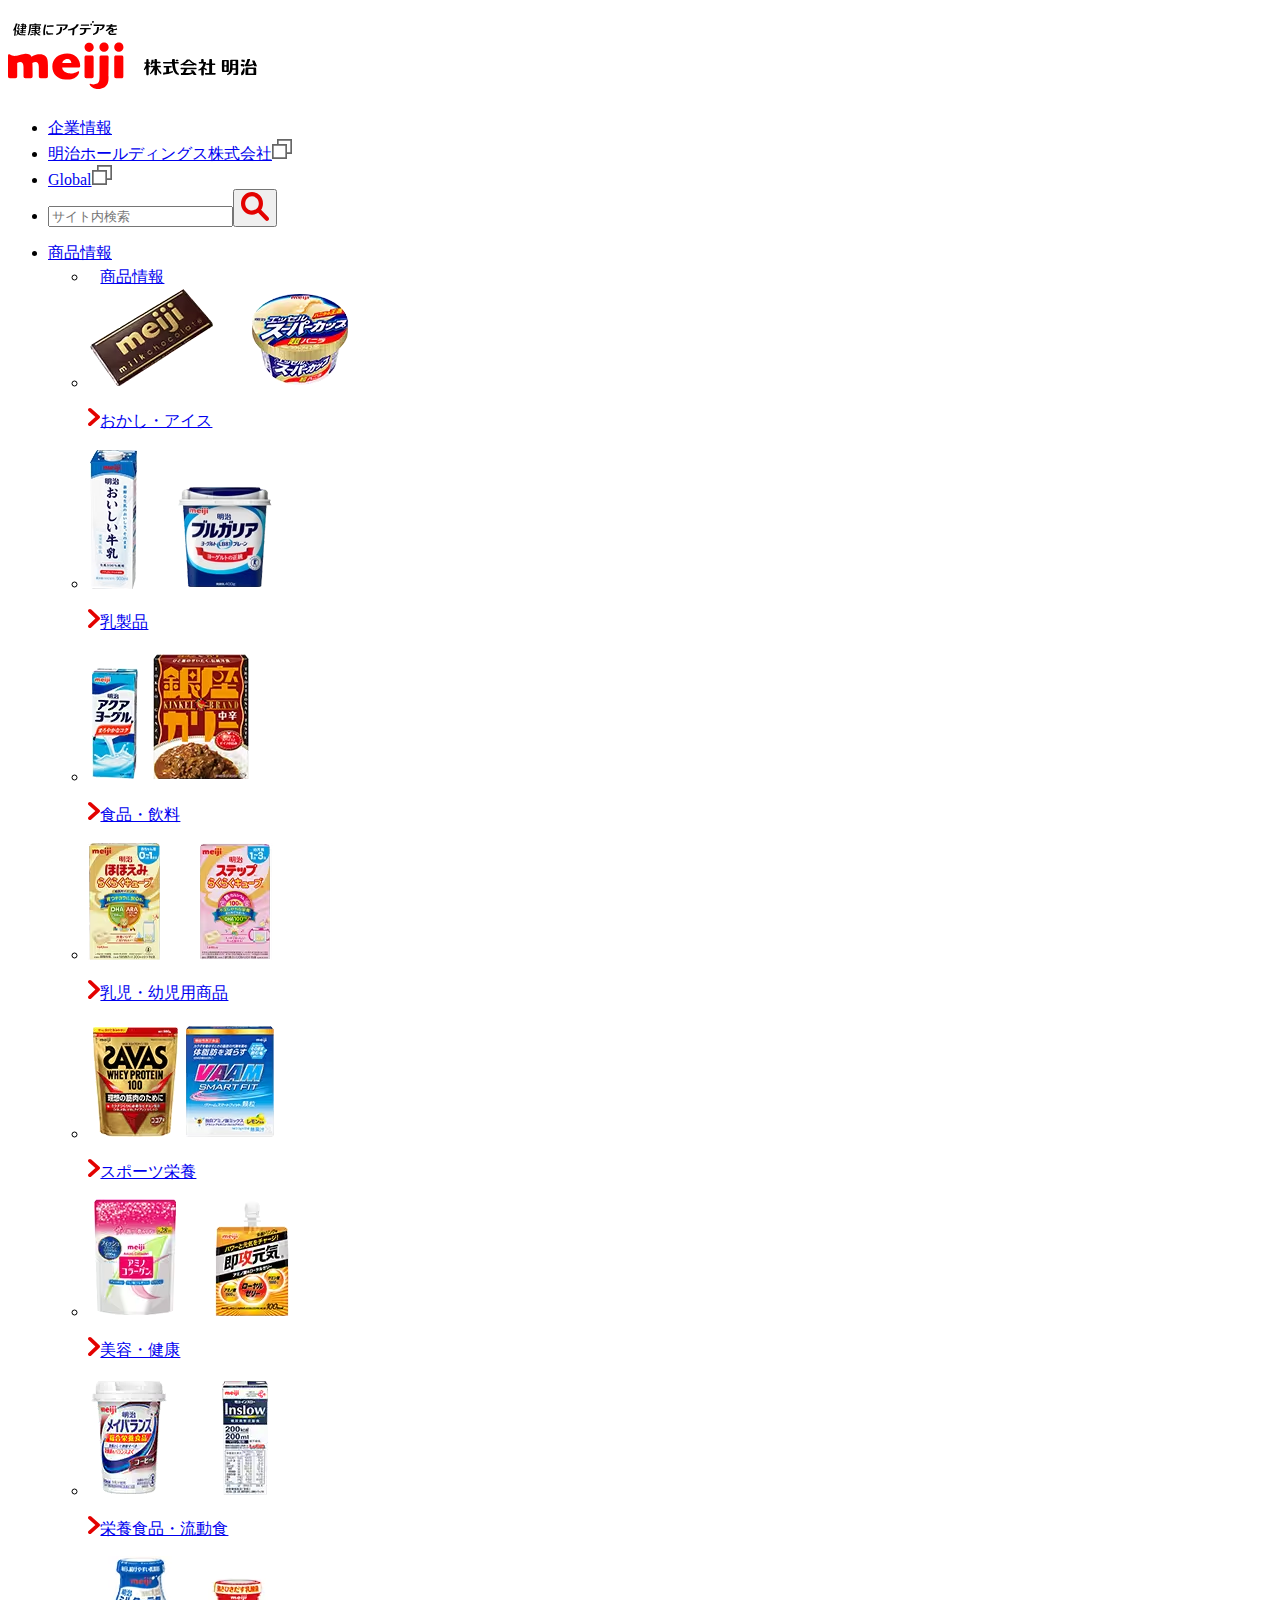
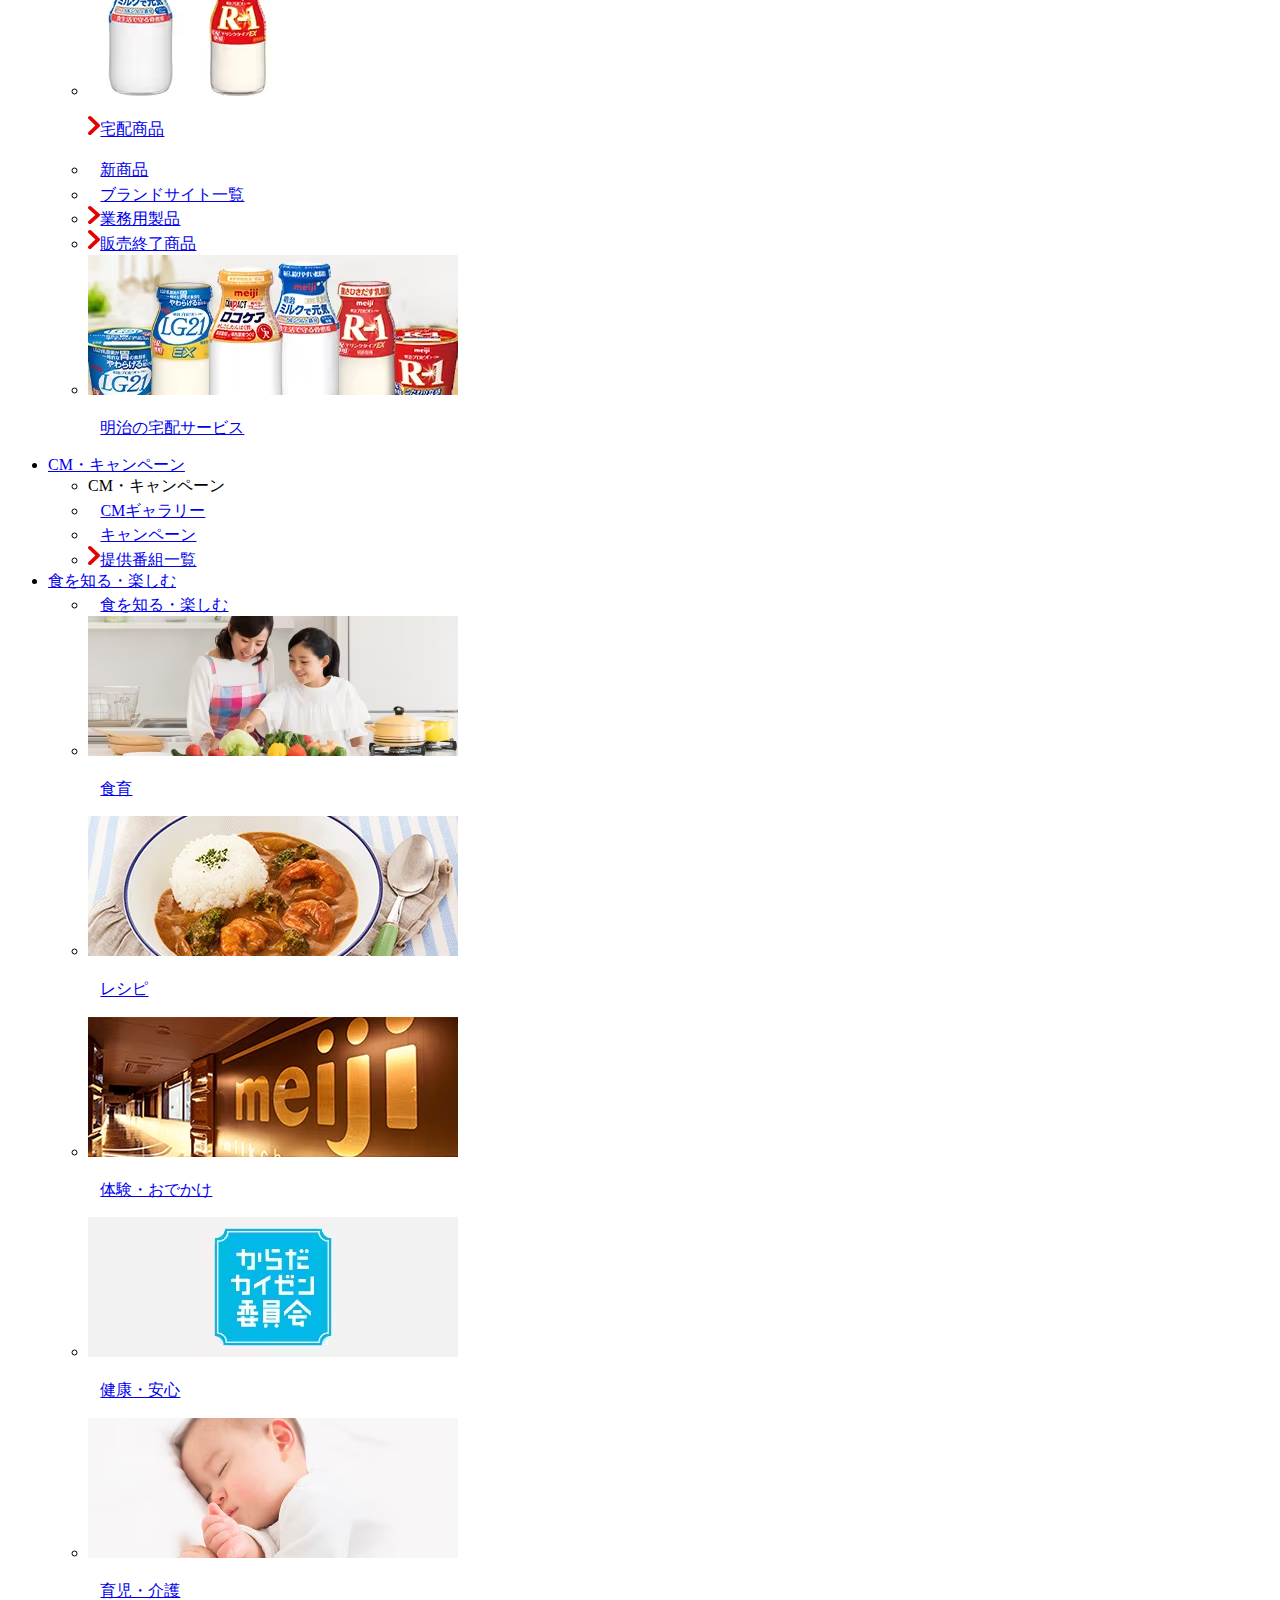
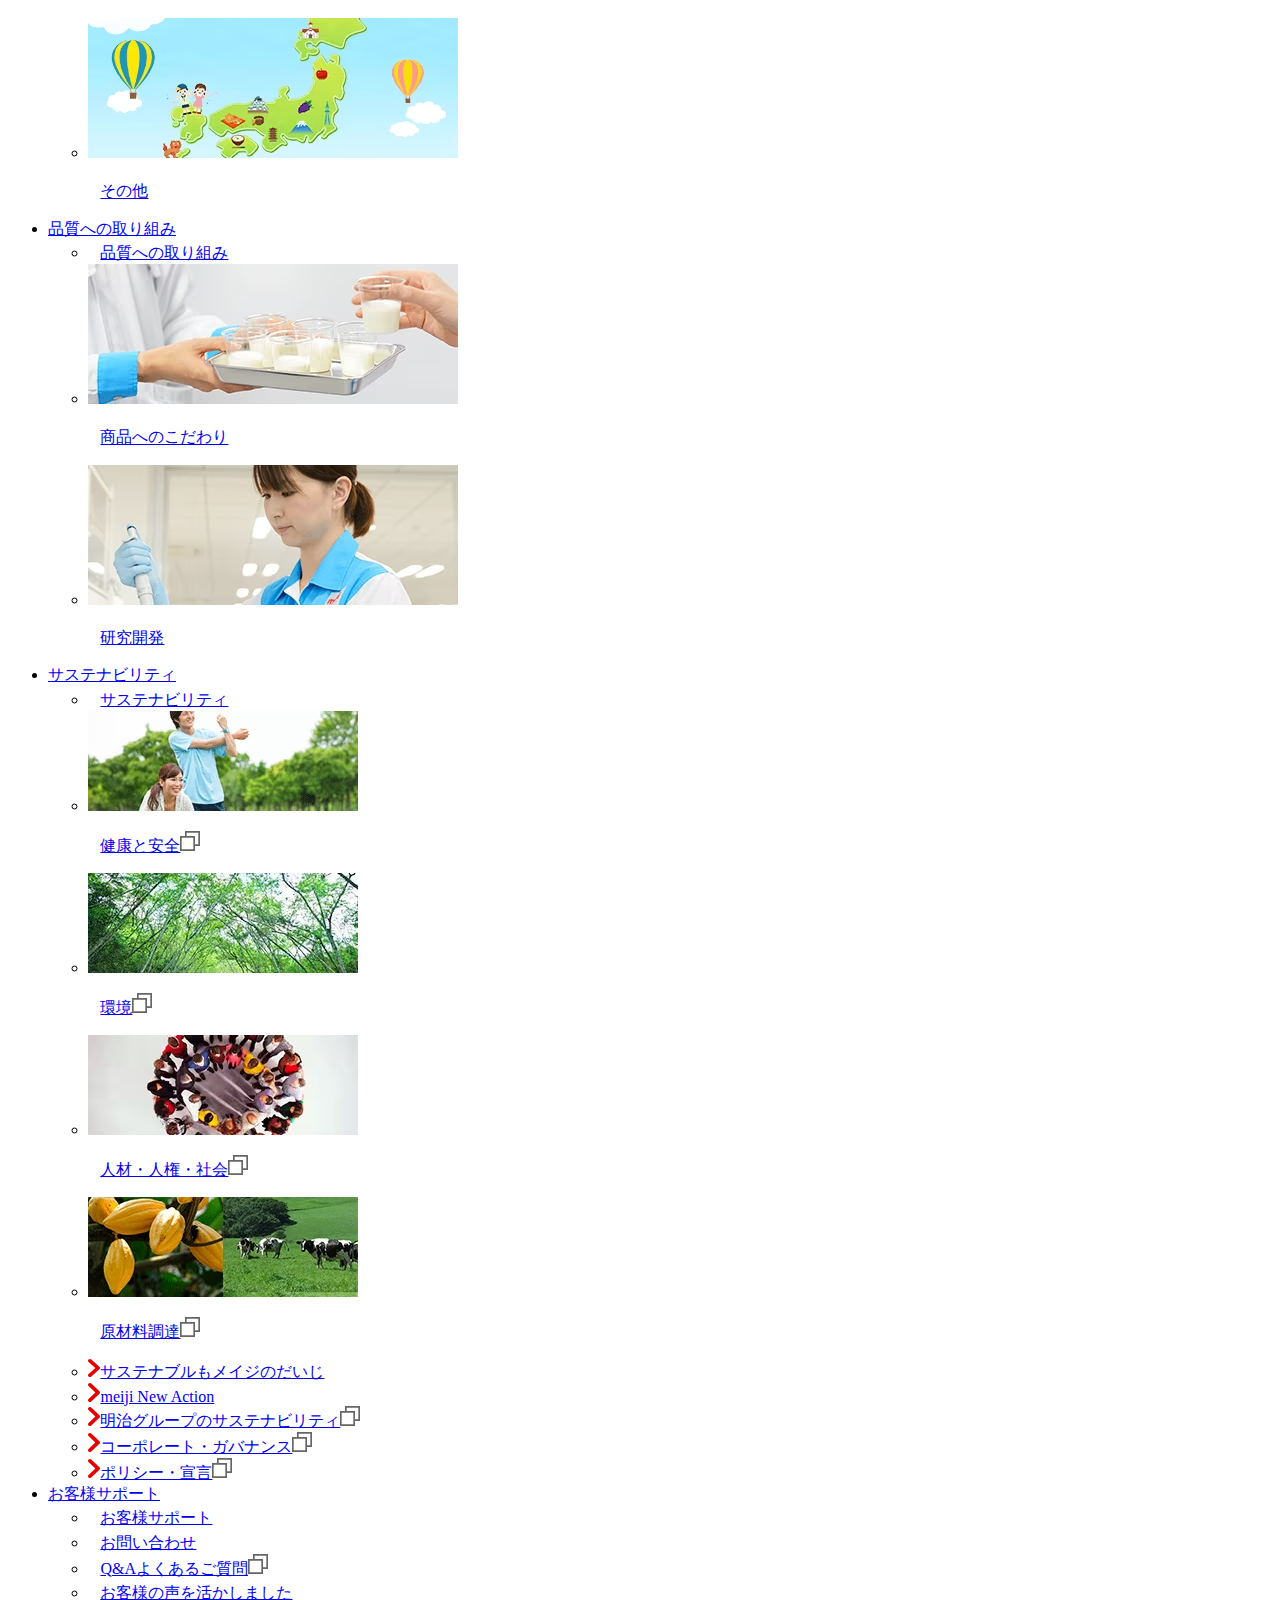
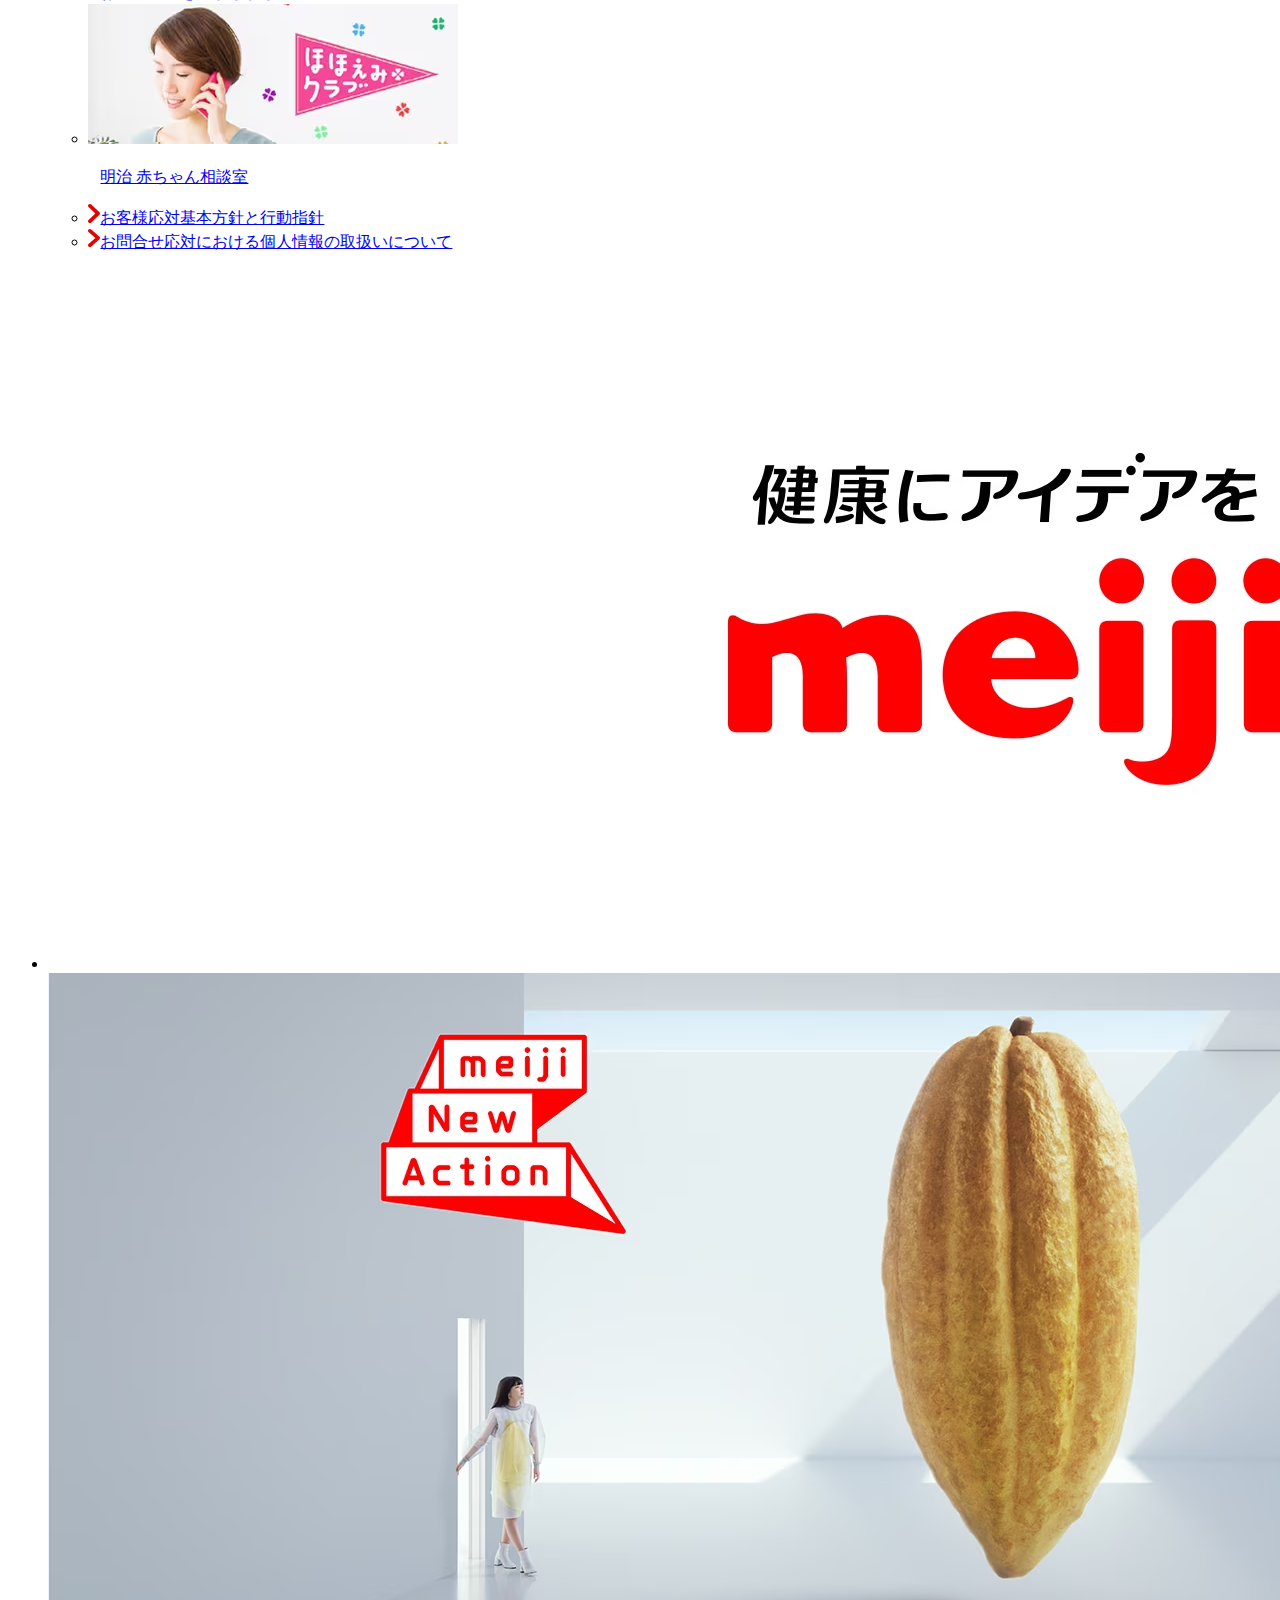
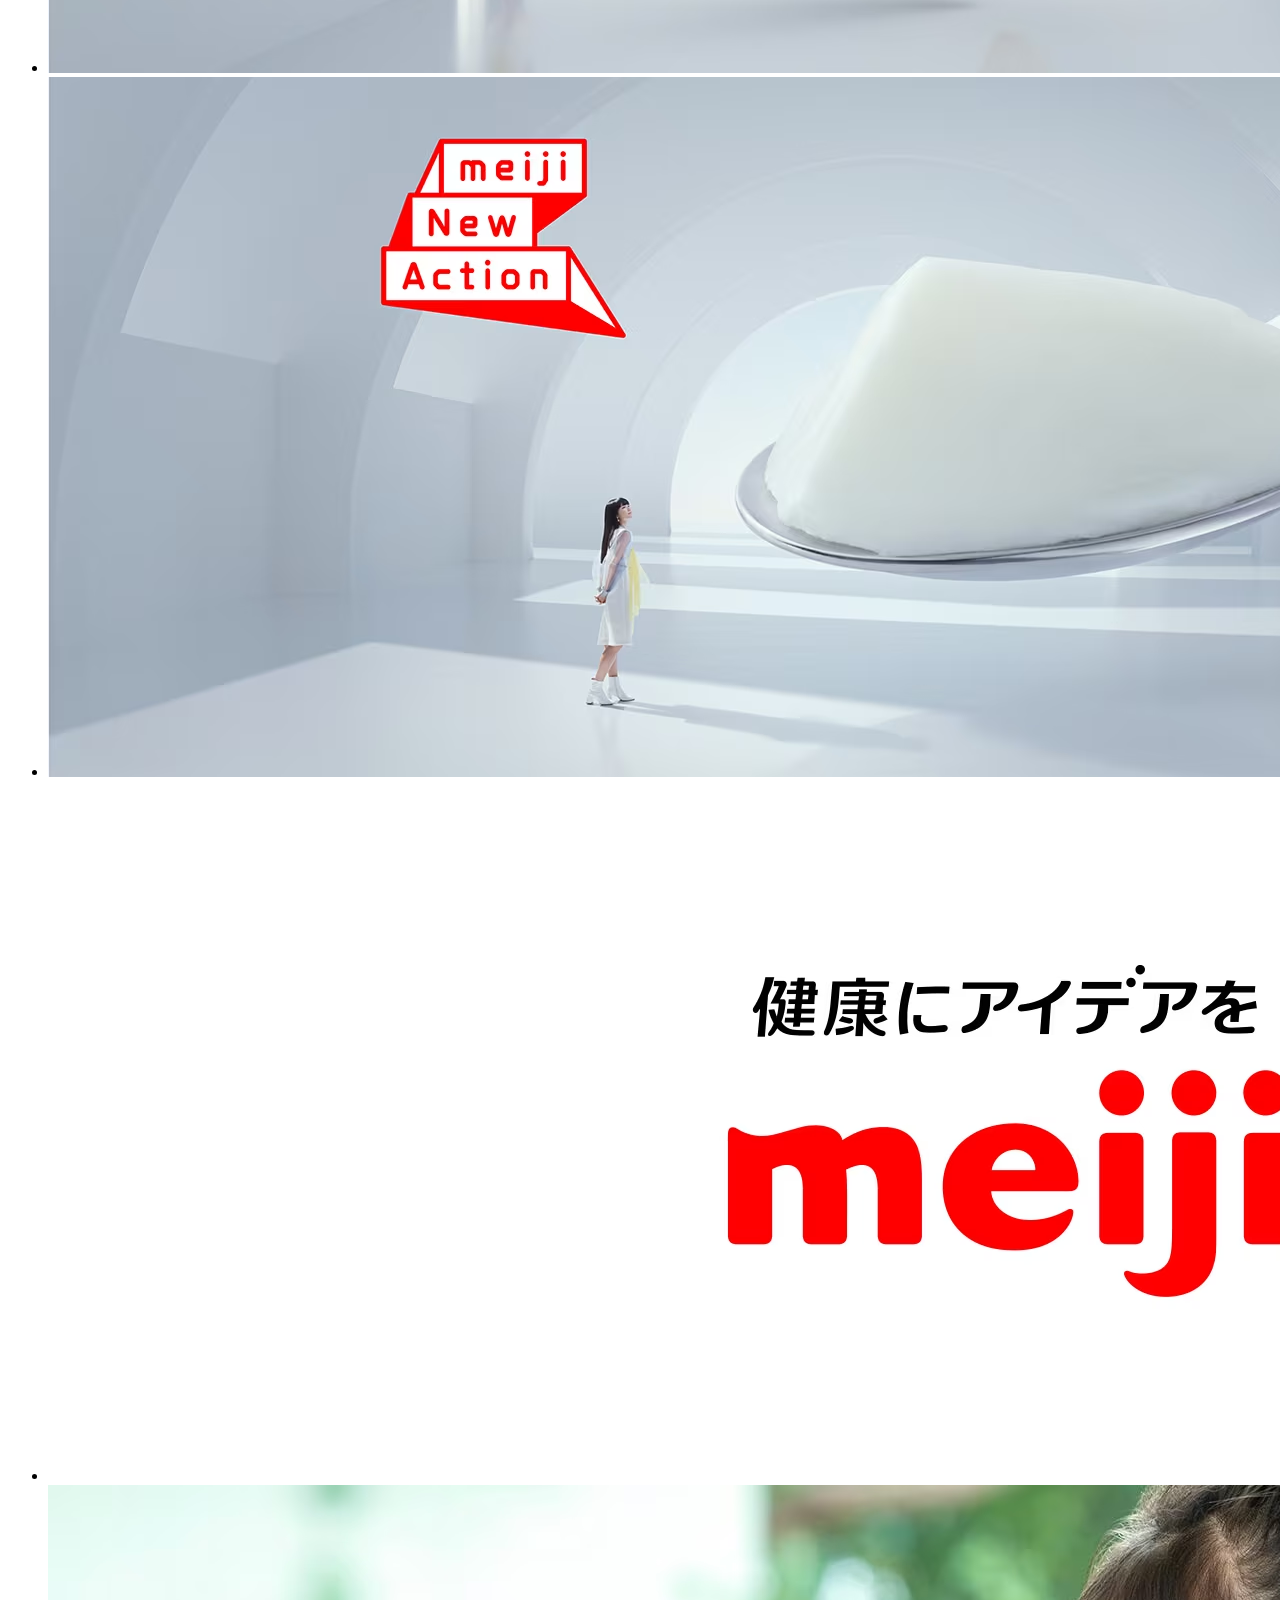
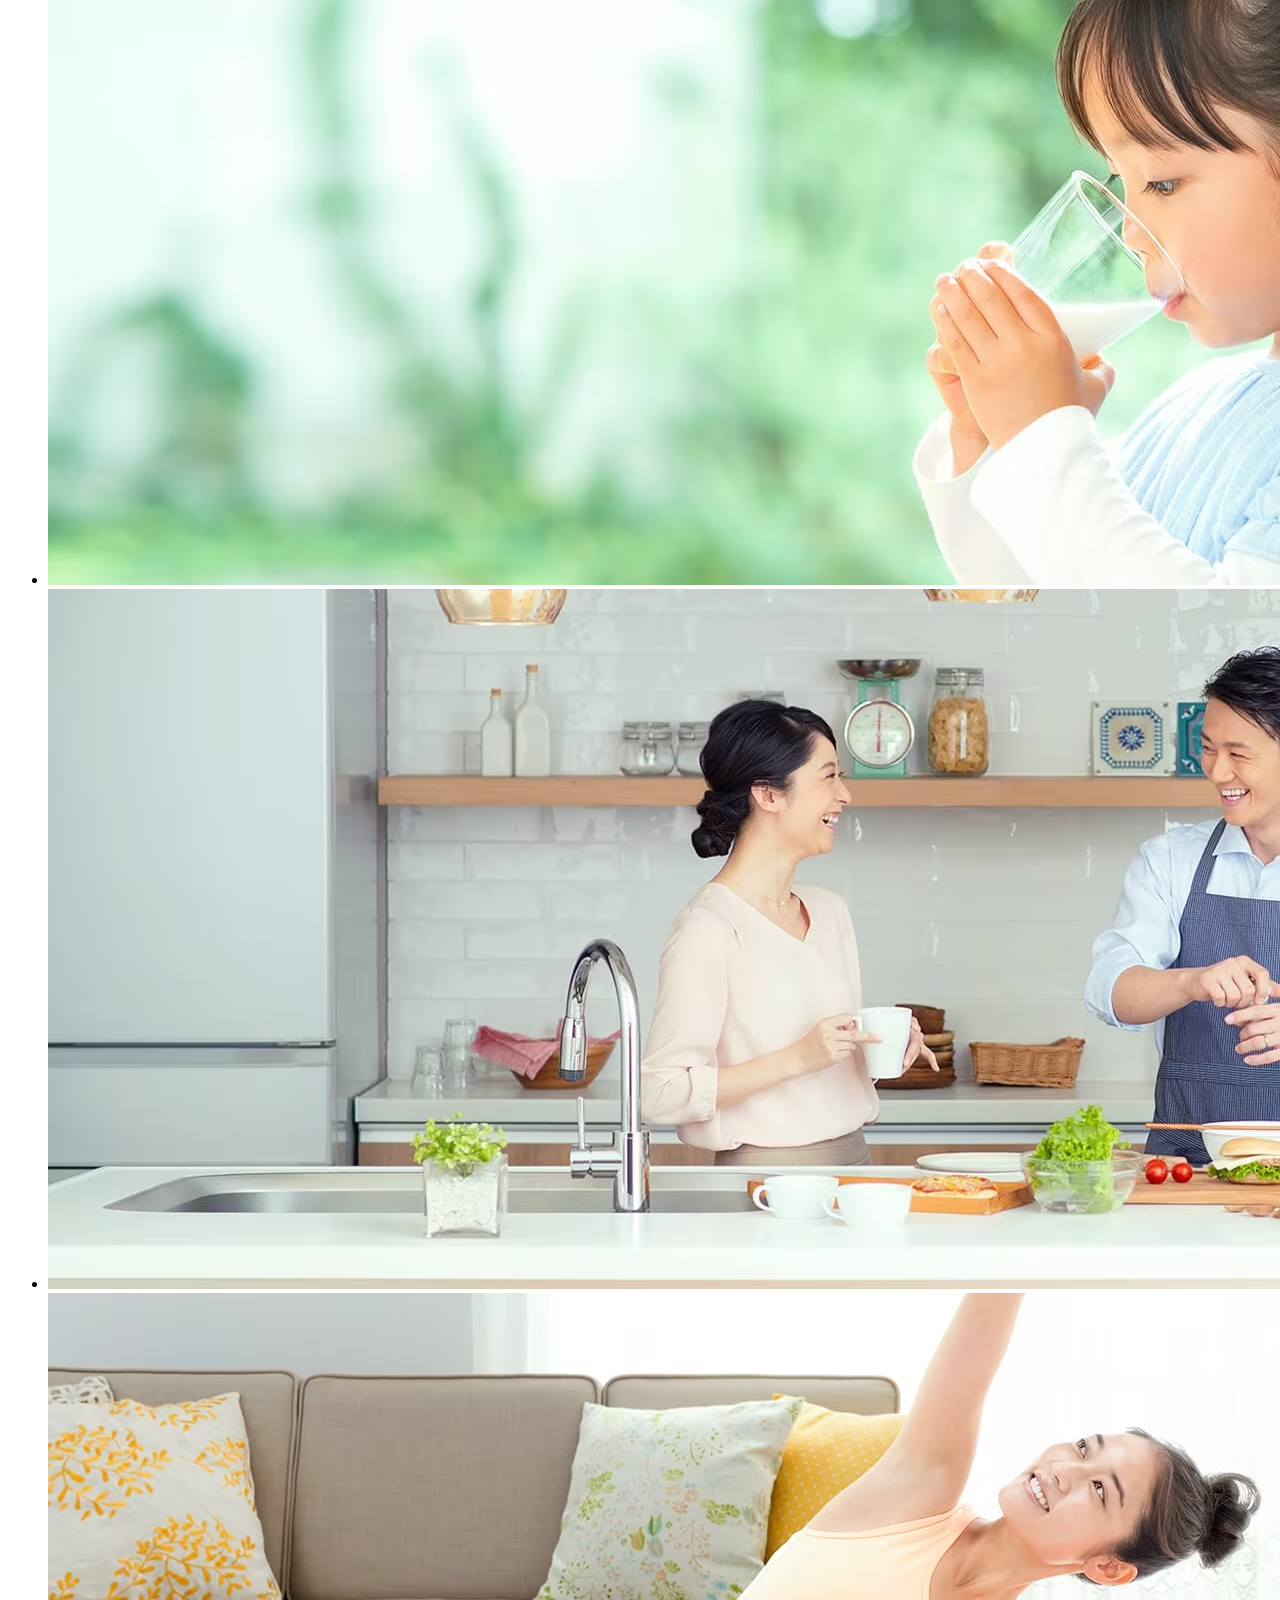
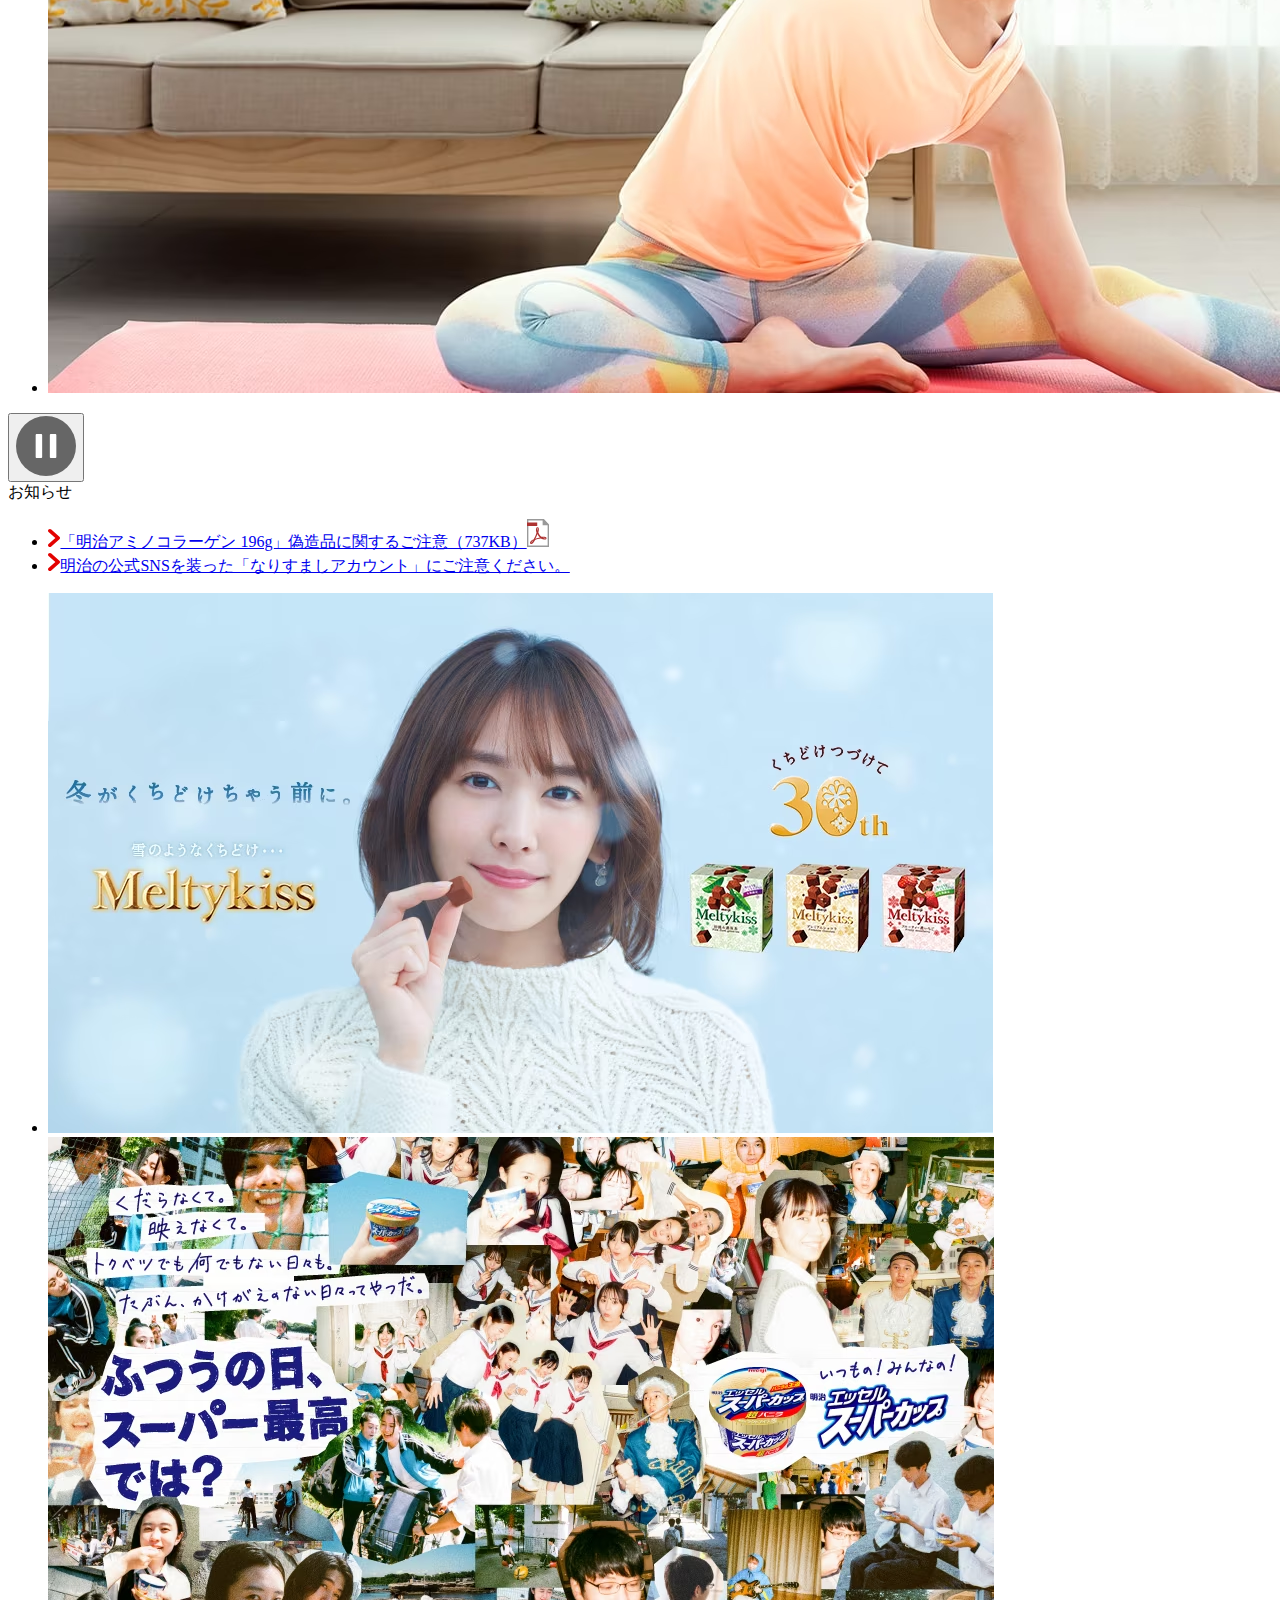
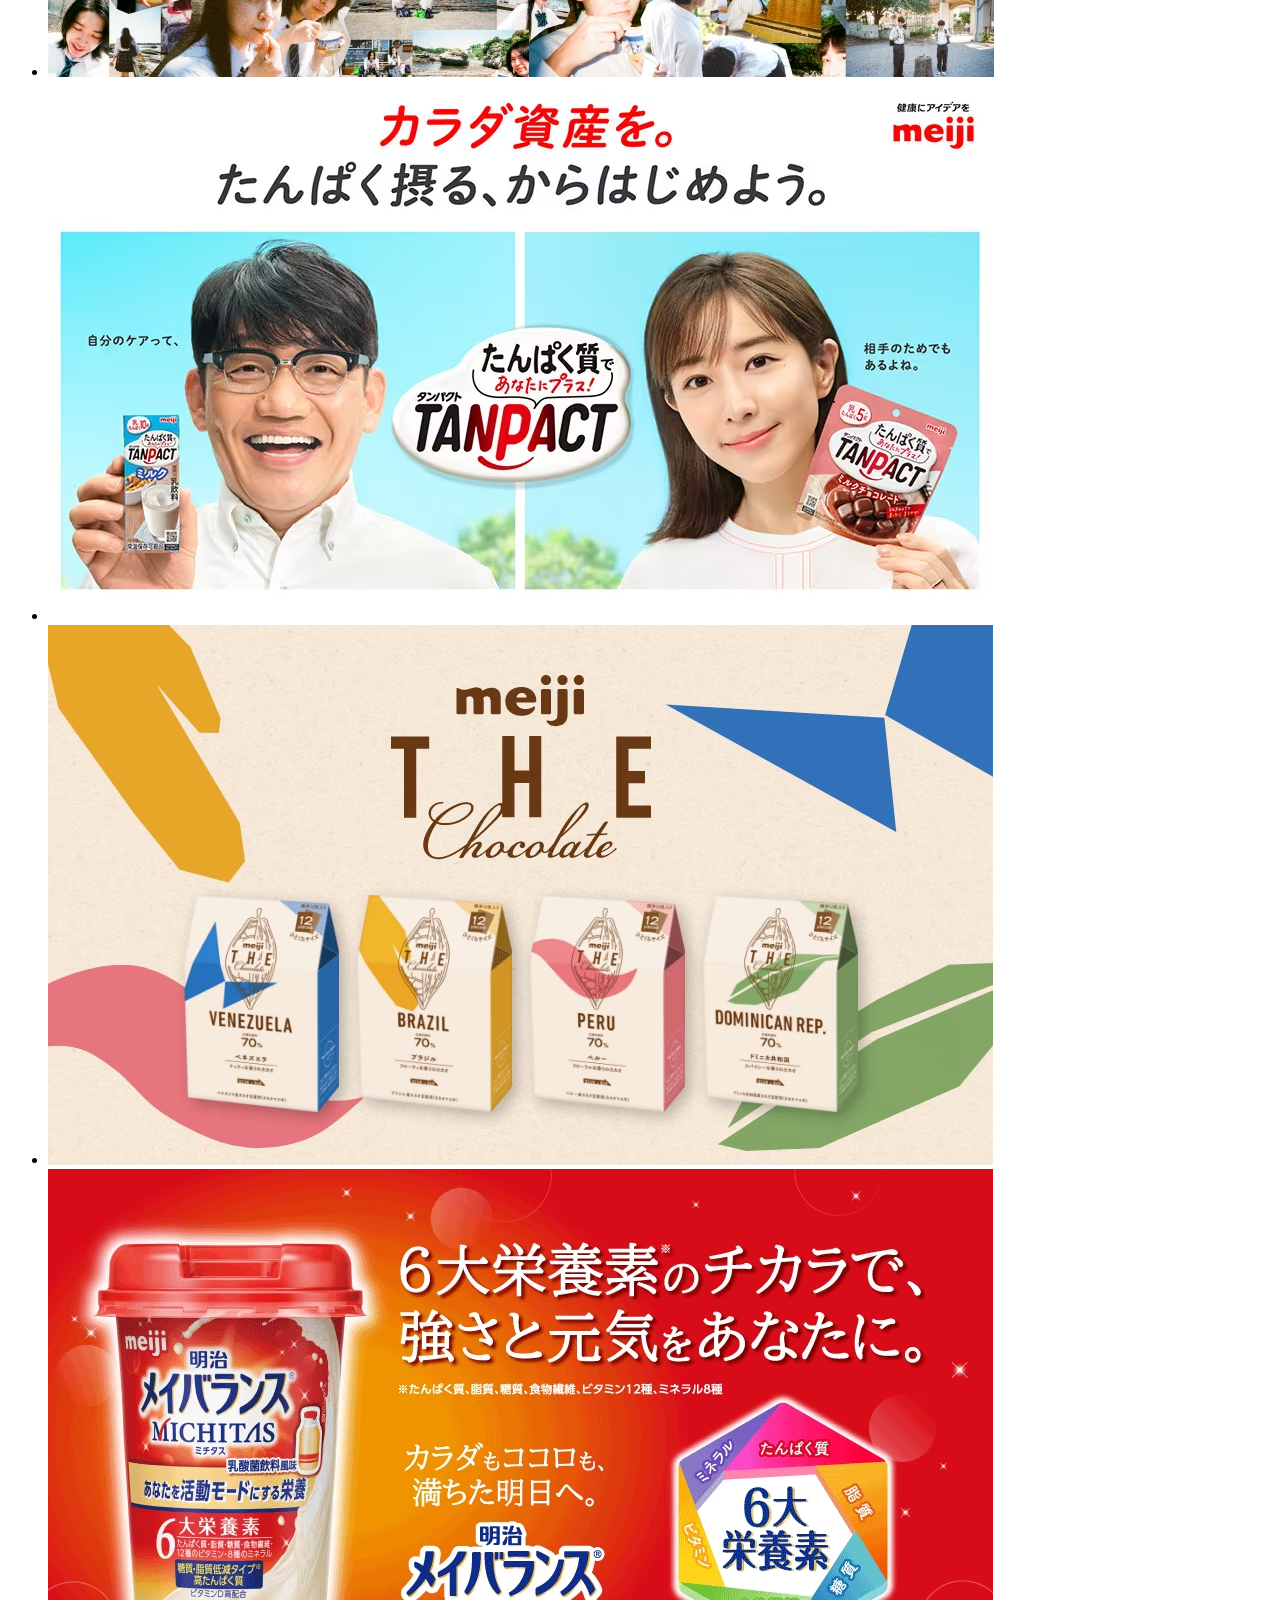
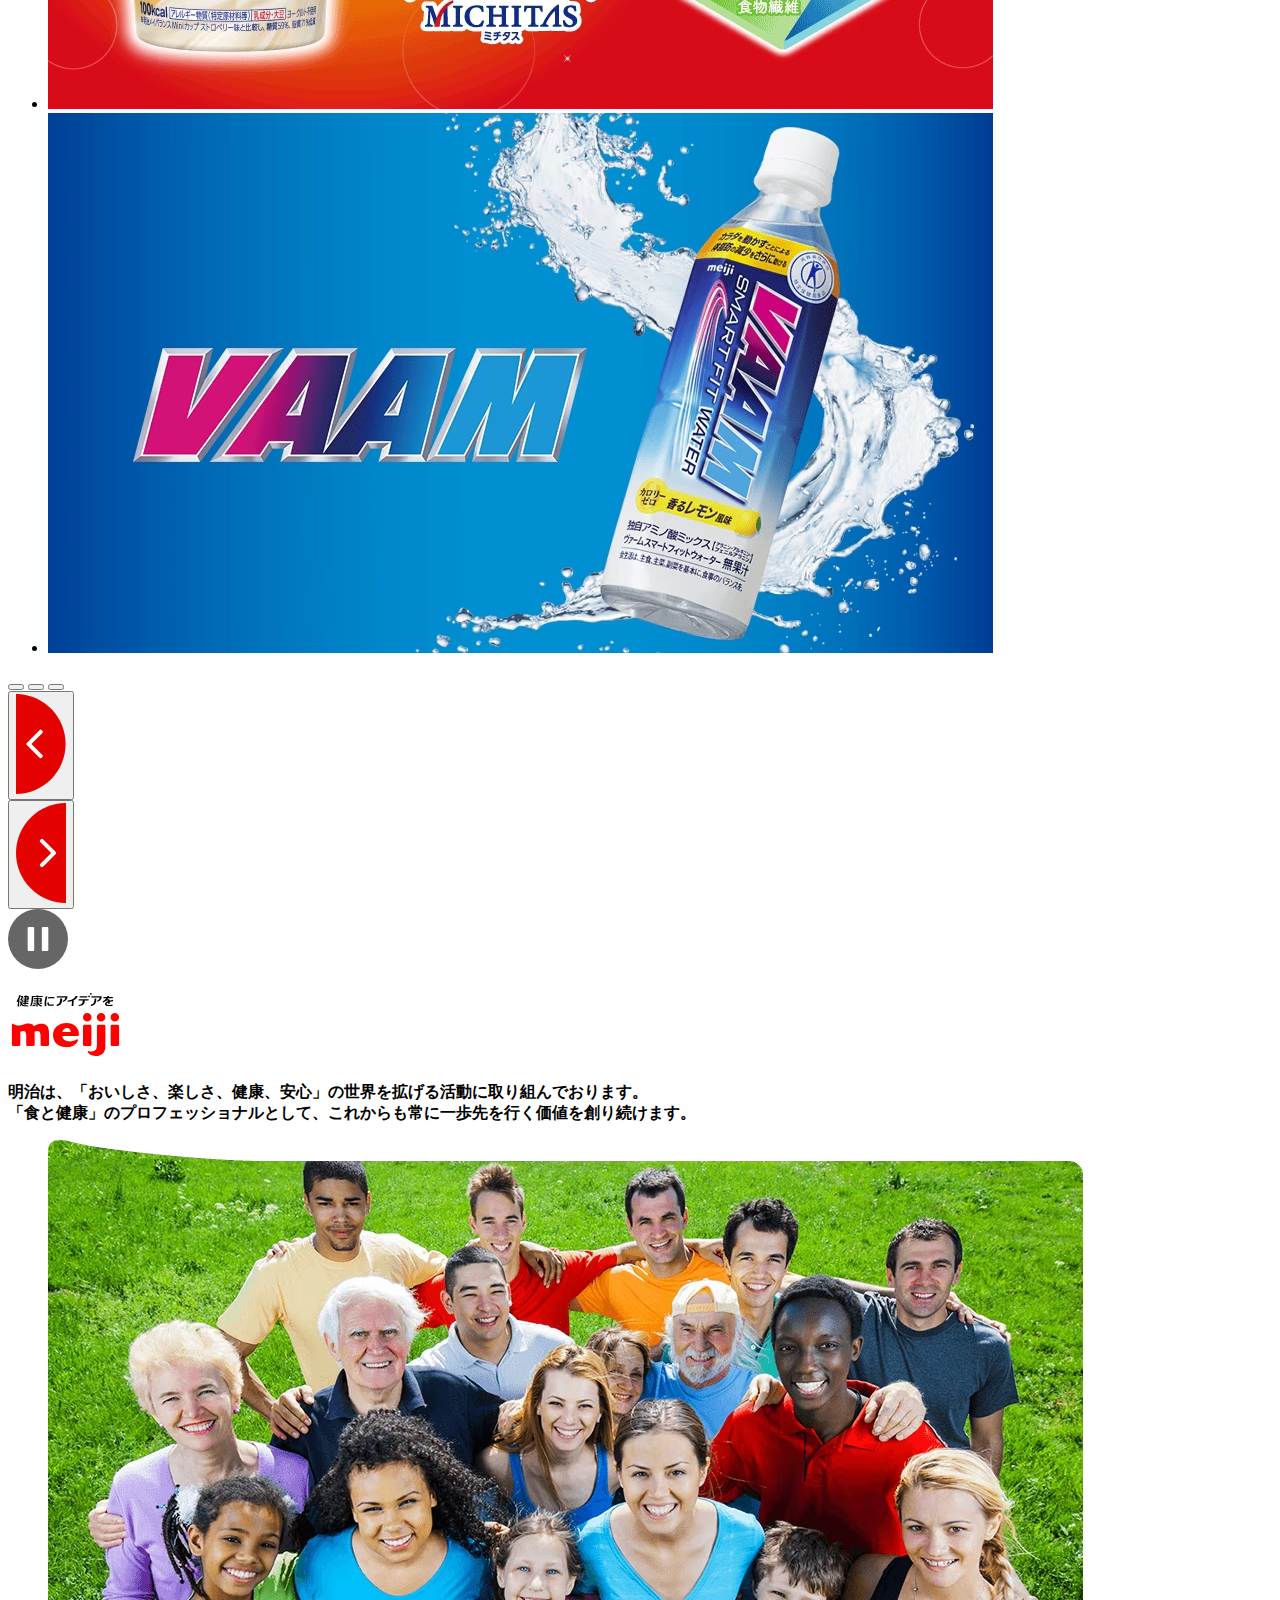
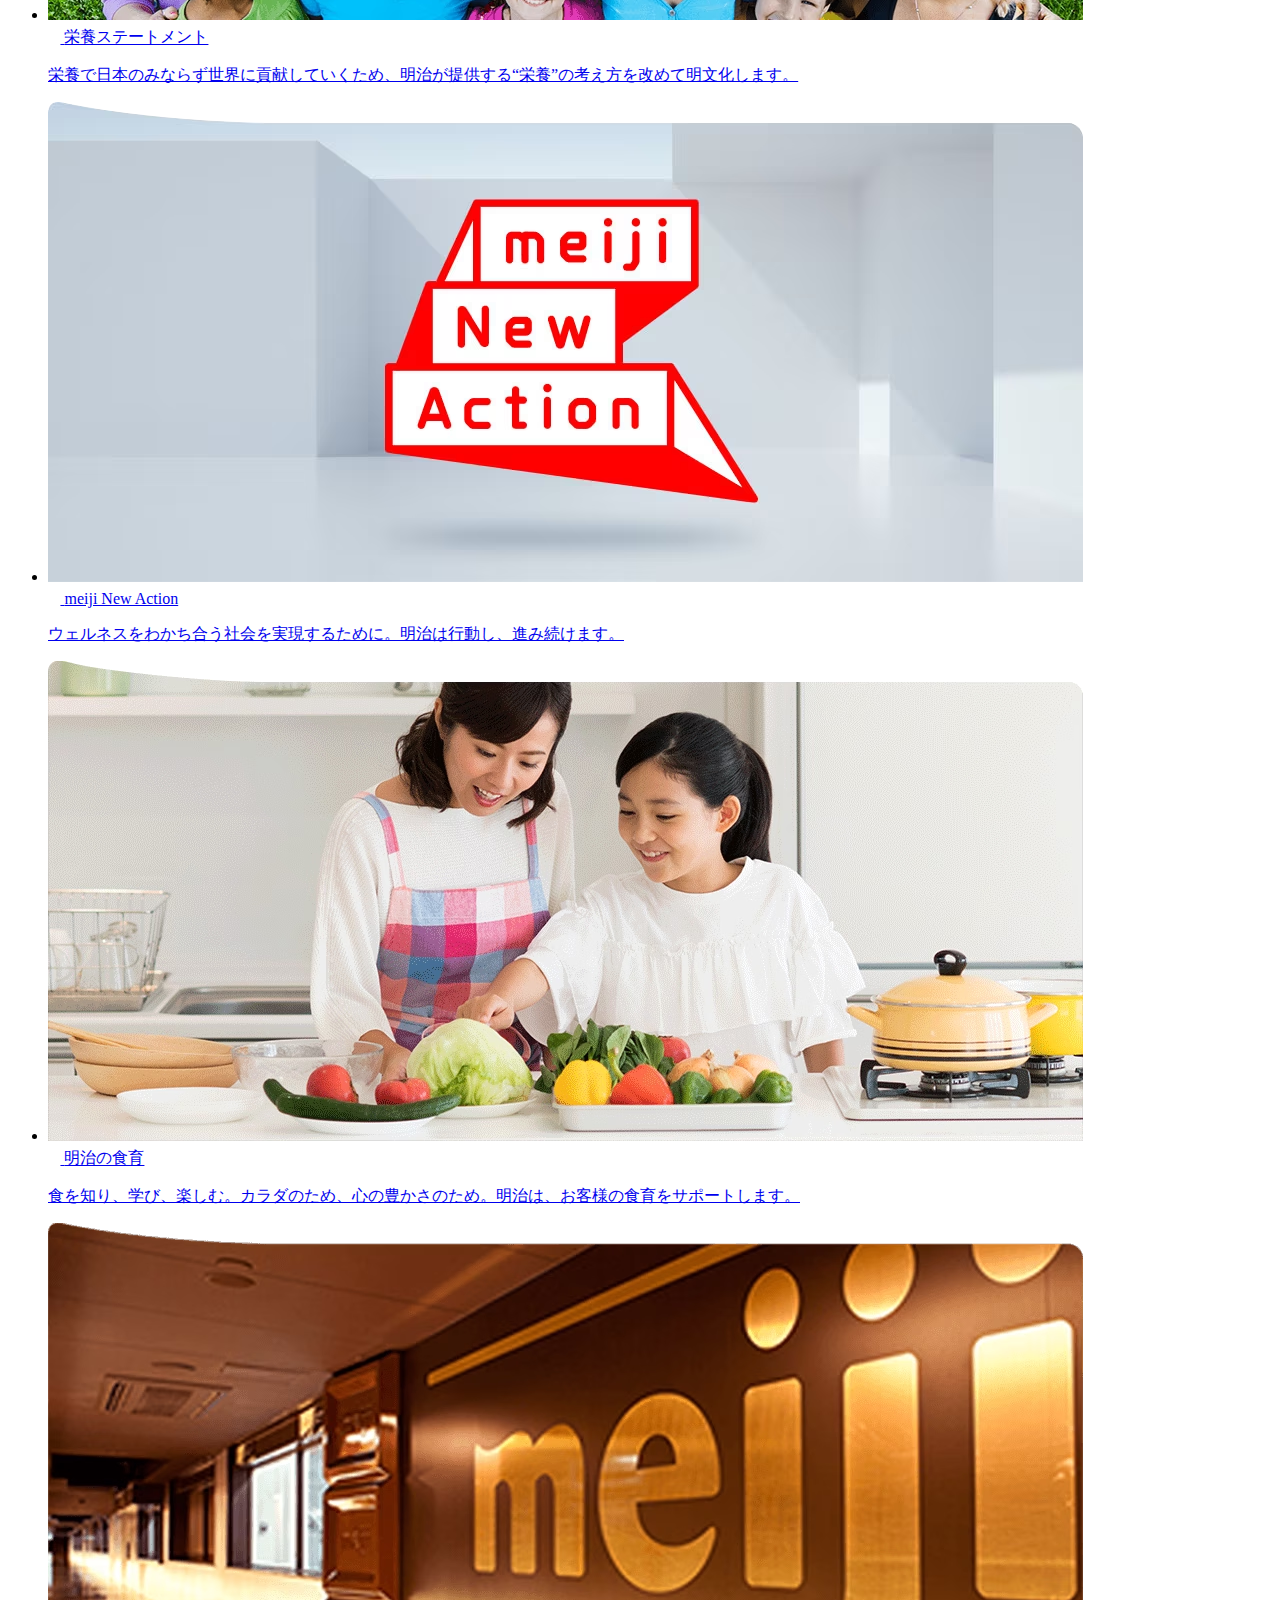
==== index_.html @ df791677 "HTML: header(gnb 6 of 6, slider)" ====
<!DOCTYPE html>
<html lang="ja">
<head>
    <meta charset="UTF-8">
    <meta http-equiv="X-UA-Compatible" content="IE=edge">
    <meta name="viewport" content="width=device-width, initial-scale=1.0">
    <title>株式会社 明治 - Meiji Co., Ltd.</title>

    <!-- 検索に関する設定 -->
    <meta name="description" content="株式会社 明治のWebサイトです。">
    <meta name="keywords" content="株式会社 明治">
    <meta name="author" content="sohyeon">

    <!-- Open Graph (Facebook, Linkedin) -->
    <meta property="og:type" content="website">
    <meta property="og:title" content="株式会社 明治 - Meiji Co., Ltd.">
    <meta property="og:description" content="">
    <meta property="og:image" content="https://www.meiji.co.jp/assets/img/ogp.png">
    <meta property="og:url" content="https://www.meiji.co.jp/">
    <meta property="og:site_name" content="株式会社 明治 - Meiji Co., Ltd.">

    <!-- twitter card(Twitter) -->
    <meta name="twitter:card" content="summary">
    <meta name="twitter:title" content="株式会社 明治 - Meiji Co., Ltd.">
    <meta name="twitter:description" content="">
    <meta name="twitter:image" content="https://www.meiji.co.jp/assets/img/ogp.png">
    <meta name="twitter:url" content="https://www.meiji.co.jp/">
    <meta name="twitter:creator" content="sohyeon">

    <!-- favicon(一般的なfavicon, ie用, iphone用) -->
    <link rel="icon" href="http://www.meiji.co.jp/favicon.ico">
    <link rel="shortcut icon" href="http://www.meiji.co.jp/favicon.ico" type="image/x-icon">
    <link rel="apple-touch-icon" size="180x180" href="http://www.meiji.co.jp/apple-touch-icon.png">

    <!-- stylesheet -->
    <link rel="stylesheet" href="css/style_.css">
</head>
<body>
    <header id="header">
        <div class="header-container">
            <div class="header-inner">
                <!-- logo -->
                <div class="header-item1">
                    <h1><a href="#"><img src="img/logo.svg" alt="株式会社 明治"></a></h1>
                </div>
                <!-- sub navigation -->
                <div class="header-item2">
                    <ul>
                        <li><a href="#">企業情報</a></li>
                        <li><a href="#">明治ホールディングス株式会社<img src="img/external_gray.svg" alt=""></a></li>
                        <li><a href="#">Global<img src="img/external_gray.svg" alt=""></a></li>
                        <li><form action="GET"><input type="text" placeholder="サイト内検索"><button><img src="img/search_red.svg" alt=""></button></form></li>
                    </ul>
                </div>
                <!-- global navigation -->
                <div class="header-item3">
                    <nav>
                        <ul>
                            <li>
                                <a href="#">商品情報</a>
                                <div>
                                    <ul>
                                        <li><a href="#"><img src="img/angle_right_white.svg" alt="">商品情報</a></li>
                                    </ul>
                                    <ul>
                                        <li>
                                            <a href="#">
                                                <img src="img/menu_products.avif" alt="">
                                                <p><img src="img/angle_right_red.svg" alt="">おかし・アイス</p>
                                            </a>
                                        </li>
                                        <li>
                                            <a href="#">
                                                <img src="img/menu_products_02.avif" alt="">
                                                <p><img src="img/angle_right_red.svg" alt="">乳製品</p>
                                            </a>
                                        </li>
                                        <li>
                                            <a href="#">
                                                <img src="img/menu_products_03.avif" alt="">
                                                <p><img src="img/angle_right_red.svg" alt="">食品・飲料</p>
                                            </a>
                                        </li>
                                        <li>
                                            <a href="#">
                                                <img src="img/menu_products_04.avif" alt="">
                                                <p><img src="img/angle_right_red.svg" alt="">乳児・幼児用商品</p>
                                            </a>
                                        </li>
                                        <li>
                                            <a href="#">
                                                <img src="img/menu_products_05.avif" alt="">
                                                <p><img src="img/angle_right_red.svg" alt="">スポーツ栄養</p>
                                            </a>
                                        </li>
                                        <li>
                                            <a href="#">
                                                <img src="img/menu_products_06.avif" alt="">
                                                <p><img src="img/angle_right_red.svg" alt="">美容・健康</p>
                                            </a>
                                        </li>
                                        <li>
                                            <a href="#">
                                                <img src="img/menu_products_07.webp" alt="">
                                                <p><img src="img/angle_right_red.svg" alt="">栄養食品・流動食</p>
                                            </a>
                                        </li>
                                        <li>
                                            <a href="#">
                                                <img src="img/menu_products_09.avif" alt="">
                                                <p><img src="img/angle_right_red.svg" alt="">宅配商品</p>
                                            </a>
                                        </li>
                                    </ul>
                                    <ul>
                                        <li><a href="#"><img src="img/angle_right_white.svg" alt="">新商品</a></li>
                                        <li><a href="#"><img src="img/angle_right_white.svg" alt="">ブランドサイト一覧</a></li>
                                    </ul>
                                    <ul>
                                        <li><a href="#"><img src="img/angle_right_red.svg" alt="">業務用製品</a></li>
                                        <li><a href="#"><img src="img/angle_right_red.svg" alt="">販売終了商品</a></li>
                                    </ul>
                                    <ul>
                                        <li>
                                            <a href="#">
                                                <img src="img/menu_products_delivery.avif" alt="">
                                                <p><img src="img/angle_right_white.svg" alt="">明治の宅配サービス</p>
                                            </a>
                                        </li>
                                    </ul>
                                </div>
                            </li>
                            <li>
                                <a href="#">CM・キャンペーン</a>
                                <div>
                                    <ul>
                                        <li>CM・キャンペーン</li>
                                    </ul>
                                    <ul>
                                        <li><a href="#"><img src="img/angle_right_white.svg" alt="">CMギャラリー</a></li>
                                        <li><a href="#"><img src="img/angle_right_white.svg" alt="">キャンペーン</a></li>
                                    </ul>
                                    <ul>
                                        <li><a href="#"><img src="img/angle_right_red.svg" alt="">提供番組一覧</a></li>
                                    </ul>
                                </div>
                            </li>
                            <li>
                                <a href="#">食を知る・楽しむ</a>
                                <div>
                                    <ul>
                                        <li><a href="#"><img src="img/angle_right_white.svg" alt="">食を知る・楽しむ</a></li>
                                    </ul>
                                    <ul>
                                        <li>
                                            <a href="#">
                                                <img src="img/menu_learned.avif" alt="">
                                                <p><img src="img/angle_right_white.svg" alt="">食育</p>
                                            </a>
                                        </li>
                                        <li>
                                            <a href="#">
                                                <img src="img/menu_learned_02.avif" alt="">
                                                <p><img src="img/angle_right_white.svg" alt="">レシピ</p>
                                            </a>
                                        </li>
                                        <li>
                                            <a href="#">
                                                <img src="img/menu_learned_03.avif" alt="">
                                                <p><img src="img/angle_right_white.svg" alt="">体験・おでかけ</p>
                                            </a>
                                        </li>
                                        <li>
                                            <a href="#">
                                                <img src="img/menu_learned_04.avif" alt="">
                                                <p><img src="img/angle_right_white.svg" alt="">健康・安心</p>
                                            </a>
                                        </li>
                                        <li>
                                            <a href="#">
                                                <img src="img/menu_learned_05.avif" alt="">
                                                <p><img src="img/angle_right_white.svg" alt="">育児・介護</p>
                                            </a>
                                        </li>
                                        <li>
                                            <a href="#">
                                                <img src="img/menu_learned_06.avif" alt="">
                                                <p><img src="img/angle_right_white.svg" alt="">その他</p>
                                            </a>
                                        </li>
                                    </ul>
                                </div>
                            </li>
                            <li>
                                <a href="#">品質への取り組み</a>
                                <div>
                                    <ul>
                                        <li><a href="#"><img src="img/angle_right_white.svg" alt="">品質への取り組み</a></li>
                                    </ul>
                                    <ul>
                                        <li>
                                            <a href="#">
                                                <img src="img/menu_quality.avif" alt="">
                                                <p><img src="img/angle_right_white.svg" alt="">商品へのこだわり</p>
                                            </a>
                                        </li>
                                        <li>
                                            <a href="#">
                                                <img src="img/menu_quality_02.avif" alt="">
                                                <p><img src="img/angle_right_white.svg" alt="">研究開発</p>
                                            </a>
                                        </li>
                                    </ul>
                                </div>
                            </li>
                            <li>
                                <a href="#">サステナビリティ</a>
                                <div>
                                    <ul>
                                        <li><a href="#"><img src="img/angle_right_white.svg" alt="">サステナビリティ</a></li>
                                    </ul>
                                    <ul>
                                        <li>
                                            <a href="#">
                                                <img src="img/menu_csr.avif" alt="">
                                                <p>
                                                    <img src="img/angle_right_white.svg" alt="">健康と安全<img src="img/external_gray.svg" alt="">
                                                </p>
                                            </a>
                                        </li>
                                        <li>
                                            <a href="#">
                                                <img src="img/menu_csr_02.avif" alt="">
                                                <p>
                                                    <img src="img/angle_right_white.svg" alt="">環境<img src="img/external_gray.svg" alt="">
                                                </p>
                                            </a>
                                        </li>
                                        <li>
                                            <a href="#">
                                                <img src="img/menu_csr_03.avif" alt="">
                                                <p>
                                                    <img src="img/angle_right_white.svg" alt="">人材・人権・社会<img src="img/external_gray.svg" alt="">
                                                </p>
                                            </a>
                                        </li>
                                        <li>
                                            <a href="#">
                                                <img src="img/menu_csr_04.avif" alt="">
                                                <p>
                                                    <img src="img/angle_right_white.svg" alt="">原材料調達<img src="img/external_gray.svg" alt="">
                                                </p>
                                            </a>
                                        </li>
                                    </ul>
                                    <ul>
                                        <li><a href="#"><img src="img/angle_right_red.svg" alt="">サステナブルもメイジのだいじ</a></li>
                                        <li><a href="#"><img src="img/angle_right_red.svg" alt="">meiji New Action</a></li>
                                    </ul>
                                    <ul>
                                        <li><a href="#"><img src="img/angle_right_red.svg" alt="">明治グループのサステナビリティ<img src="img/external_gray.svg" alt=""></a> </li>
                                        <li><a href="#"><img src="img/angle_right_red.svg" alt="">コーポレート・ガバナンス<img src="img/external_gray.svg" alt=""></a></li>
                                        <li><a href="#"><img src="img/angle_right_red.svg" alt="">ポリシー・宣言<img src="img/external_gray.svg" alt=""></a></li>
                                    </ul>
                                </div>
                            </li>
                            <li>
                                <a href="#">お客様サポート</a>
                                <div>
                                    <ul>
                                        <li><a href="#"><img src="img/angle_right_white.svg" alt="">お客様サポート</a></li>
                                    </ul>
                                    <ul>
                                        <li><a href="#"><img src="img/angle_right_white.svg" alt="">お問い合わせ</a></li>
                                        <li><a href="#"><img src="img/angle_right_white.svg" alt="">Q&Aよくあるご質問<img src="img/external_gray.svg" alt=""></a></li>
                                        <li><a href="#"><img src="img/angle_right_white.svg" alt="">お客様の声を活かしました</a></li>
                                    </ul>
                                    <ul>
                                        <li>
                                            <a href="#">
                                                <img src="img/menu_baby_clinic.avif" alt="">
                                                <p><img src="img/angle_right_white.svg" alt="">明治 赤ちゃん相談室</p>
                                            </a>
                                        </li>
                                    </ul>
                                    <ul>
                                        <li><a href="#"><img src="img/angle_right_red.svg" alt="">お客様応対基本方針と行動指針</a></li>
                                        <li><a href="#"><img src="img/angle_right_red.svg" alt="">お問合せ応対における個人情報の取扱いについて</a></li>
                                    </ul>
                                </div>
                            </li>
                        </ul>
                    </nav>
                </div>
            </div>
            <!-- //header-inner -->
        </div>
        <!-- //header-container -->
    </header>
    <main id="main">
        <div class="main-cotainer">
            <!-- main slide -->
            <div class="main-item1">
                <div class="main-item1-inner">
                    <!-- main visual slide -->
                    <div>
                        <ul>
                            <li><img src="img/img.avif" alt=""></li>
                            <li><a href="#"><img src="img/img_07.avif" alt=""></a></li>
                            <li><a href="#"><img src="img/img_08.avif" alt=""></a></li>
                            <li><img src="img/img.avif" alt=""></li>
                            <li><img src="img/img_02.avif" alt=""></li>
                            <li><img src="img/img_03.avif" alt=""></li>
                            <li><img src="img/img_05.avif" alt=""></li>
                        </ul>
                    </div>
                    <!-- slide button -->
                    <div>
                        <button>
                            <img src="img/pause.svg" alt="">
                        </button>
                    </div>
                </div>
            </div>
            <!-- wave image -->
            <div></div>
            <!-- sub slide -->
            <div class="main-item2">
                <div>
                    <!-- annouce -->
                    <div>
                        <div>お知らせ</div>
                        <div>
                            <ul>
                                <li><a href="#"><img src="img/angle_right_red.svg" alt="">「明治アミノコラーゲン 196g」偽造品に関するご注意（737KB）<img src="img/pdf.svg" alt=""></a></li>
                                <li><a href="#"><img src="img/angle_right_red.svg" alt="">明治の公式SNSを装った「なりすましアカウント」にご注意ください。</a></li>
                            </ul>
                        </div>
                    </div>
                    <!-- sliding banner-->
                    <div>
                        <div>
                            <ul>
                                <li><a href="#"><img src="img/meltykiss_product.avif" alt=""></a></li>
                                <li><a href="#"><img src="img/essel_product.avif" alt=""></a></li>
                                <li><a href="#"><img src="img/tanpact_product.avif" alt=""></a></li>
                                <li><a href="#"><img src="img/thechoco_product.avif" alt=""></a></li>
                                <li><a href="#"><img src="img/michitas_product.avif" alt=""></a></li>
                                <li><a href="#"><img src="img/vaam_product.avif" alt=""></a></li>
                            </ul>
                            <div>
                                <button></button>
                                <button></button>
                                <button></button>
                            </div>
                            <div><button><img src="img/prev.svg" alt=""></button></div>
                            <div><button><img src="img/next.svg" alt=""></button></div>
                            <div><img src="img/pause.svg" alt=""></div>
                        </div>

                    </div>
                </div>
            </div>
            <!-- wave image -->
            <div></div>
            <!-- company contents -->
            <div class="main-item3">
                <div>
                    <!-- meiji information -->
                    <div>
                        <!-- title -->
                        <div>
                            <h2><img src="img/logo_02.svg" alt=""></h2>
                            <strong>明治は、「おいしさ、楽しさ、健康、安心」の世界を拡げる活動に取り組んでおります。<br>「食と健康」のプロフェッショナルとして、これからも常に一歩先を行く価値を創り続けます。</strong>
                        </div>
                        <!-- contents -->
                        <div>
                            <div>
                                <ul>
                                    <li>
                                        <a href="#">
                                            <div><img src="img/special_08.avif" alt=""></div>
                                            <div>
                                                <div>
                                                    <img src="img/angle_right_white.svg" alt="">
                                                    <span>栄養ステートメント</span>
                                                </div>
                                                <p>栄養で日本のみならず世界に貢献していくため、明治が提供する“栄養”の考え方を改めて明文化します。</p>
                                            </div>
                                        </a>
                                    </li>
                                    <li>
                                        <a href="#">
                                            <div><img src="img/special_15.avif" alt=""></div>
                                            <div>
                                                <div>
                                                    <img src="img/angle_right_white.svg" alt="">
                                                    <span>meiji New Action</span>
                                                </div>
                                                <p>ウェルネスをわかち合う社会を実現するために。明治は行動し、進み続けます。</p>
                                            </div>
                                        </a>
                                    </li>
                                    <li>
                                        <a href="#">
                                            <div><img src="img/special_03.avif" alt=""></div>
                                            <div>
                                                <div>
                                                    <img src="img/angle_right_white.svg" alt="">
                                                    <span>明治の食育</span>
                                                </div>
                                                <p>食を知り、学び、楽しむ。カラダのため、心の豊かさのため。明治は、お客様の食育をサポートします。</p>
                                            </div>
                                        </a>
                                    </li>
                                    <li>
                                        <a href="#">
                                            <div><img src="img/special_14.avif" alt=""></div>
                                            <div>
                                                <div>
                                                    <img src="img/angle_right_white.svg" alt="">
                                                    <span>工場見学</span>
                                                </div>
                                                <p>明治では、製造工程が見学できる施設を全国に7カ所展開しています。</p>
                                            </div>
                                        </a>
                                    </li>
                                    <li>
                                        <a href="#">
                                            <div><img src="img/special_05.avif" alt=""></div>
                                            <div>
                                                <div>
                                                    <img src="img/angle_right_white.svg" alt="">
                                                    <span>品質への取り組み</span>
                                                </div>
                                                <p>お客様とのコミュニケーションに至るすべての機能で「約束する品質」を実現しています。</p>
                                            </div>
                                        </a>
                                    </li>
                                    <li>
                                        <a href="#">
                                            <div><img src="img/special_06.avif" alt=""></div>
                                            <div>
                                                <div>
                                                    <img src="img/angle_right_white.svg" alt="">
                                                    <span>健康・安心</span>
                                                </div>
                                                <p>暮らしに役立つ健康情報をご紹介しています。</p>
                                            </div>
                                        </a>
                                    </li>
                                </ul>
                            </div>
                            <div>
                                <ul>
                                    <li>
                                        <a href="#">
                                            <div><img src="img/special.avif" alt=""></div>
                                            <div>
                                                <div>
                                                    <img src="img/angle_right_white.svg" alt="">
                                                    <span>サステナビリティ</span>
                                                </div>
                                                <p>明治グループは、食と健康のプロフェッショナルとして事業を通じた社会課題の解決に貢献し、人々が健康で安心して暮らせる「持続可能な社会の実現」を目指します。</p>
                                            </div>
                                        </a>
                                    </li>
                                    <li>
                                        <a href="#">
                                            <div><img src="img/special_04.avif" alt=""></div>
                                            <div>
                                                <div>
                                                    <img src="img/angle_right_white.svg" alt="">
                                                    <span>サステナブルもメイジのだいじ</span>
                                                </div>
                                                <p>社会に、お客さまに貢献できることを常に考え、行動に移しています。ぜひ見てみてください。</p>
                                            </div>
                                        </a>
                                    </li>
                                    <li>
                                        <a href="#">
                                            <div><img src="img/special_09.avif" alt=""></div>
                                            <div>
                                                <div>
                                                    <img src="img/angle_right_white.svg" alt="">
                                                    <span>DIAMOND Story</span>
                                                </div>
                                                <p>明治で働く多様な人財が、多様な価値観を活かし合い活躍しているようすを紹介します。</p>
                                            </div>
                                        </a>
                                    </li>
                                    <li>
                                        <a href="#">
                                            <div><img src="img/special_13.avif" alt=""></div>
                                            <div>
                                                <div>
                                                    <img src="img/angle_right_white.svg" alt="">
                                                    <span>明治の宅配</span>
                                                </div>
                                                <p>健康のために毎日おいしく飲み続けられる商品を定期的に皆様のご家庭にお届けします。</p>
                                            </div>
                                        </a>
                                    </li>
                                </ul>
                            </div>
                        </div>
                    </div>
                    <hr>
                    <!-- campaign -->
                    <div>
                        <!-- title -->
                        <div>
                            <h2>キャンペーン</h2>
                            <div>
                                <button><img src="img/angle_right_white.svg" alt=""><span>一覧へ</span></button>
                            </div>
                        </div>
                        <!-- content -->
                        <div>
                            <ul>
                                <li>
                                    <a href="#">
                                        <div>
                                            <div><img src="img/savas_cp_20230306.avif" alt=""></div>
                                            <div>
                                                <ul>
                                                    <li>今すぐ</li>
                                                    <li>SNS</li>
                                                </ul>
                                            </div>
                                            <div>
                                                <p>ザバス</p>
                                                <div>
                                                    <img src="img/angle_right_white.svg" alt="">
                                                    <strong>日頃の感謝を込めて、「ザバス 豪華プロテイン詰め合わせ プレゼントキャンペーン」</strong>
                                                    <img src="img/external_gray.svg" alt="">
                                                </div>
                                            </div>
                                            <div>応募締切： <span>2023年3月20日(月)23:59まで</span></div>
                                        </div>
                                    </a>
                                </li>
                                <li>
                                    <a href="#">
                                        <div>
                                            <div><img src="img/meiji_cp_20230301.avif" alt=""></div>
                                            <div>
                                                <ul>
                                                    <li>今すぐ</li>
                                                    <li>SNS</li>
                                                </ul>
                                            </div>
                                            <div>
                                                <p>明治</p>
                                                <div>
                                                    <img src="img/angle_right_white.svg" alt="">
                                                    <strong>東京ディズニーリゾート® パークチケット＆パーク内で使えるギフトカードプレゼントキャンペーン</strong>
                                                    <img src="img/external_gray.svg" alt="">
                                                </div>
                                            </div>
                                            <div>応募締切： <span>2023年3月14日(火)15:00まで</span></div>
                                        </div>
                                    </a>
                                </li>
                                <li>
                                    <a href="#">
                                        <div>
                                            <div><img src="img/probio_cp_20230110.avif" alt=""></div>
                                            <div>
                                                <ul>
                                                    <li>商品購入</li>
                                                    <li>SNS</li>
                                                    <li>はがき</li>
                                                </ul>
                                            </div>
                                            <div>
                                                <p>明治プロバイオティクスヨーグルト</p>
                                                <div>
                                                    <img src="img/angle_right_white.svg" alt="">
                                                    <strong>明治プロバイオティクス商品で前向きなジブンへ！カラダの充実祭！キャンペーン</strong>
                                                    <img src="img/external_gray.svg" alt="">
                                                </div>
                                            </div>
                                            <div>応募締切： <span>2023年3月31日(金)※当日消印有効</span></div>
                                        </div>
                                    </a>
                                </li>
                                <li>
                                    <a href="#">
                                        <div>
                                            <div><img src="img/savas_cp_230106.avif" alt=""></div>
                                            <div>
                                                <ul>
                                                    <li>商品購入</li>
                                                    <li>はがき</li>
                                                </ul>
                                            </div>
                                            <div>
                                                <p>ザバス</p>
                                                <div>
                                                    <img src="img/angle_right_white.svg" alt="">
                                                    <strong>ザバス 冬トレ応援！キャンペーン</strong>
                                                    <img src="img/external_gray.svg" alt="">
                                                </div>
                                            </div>
                                            <div>応募締切： <span>2023年3月31日(金) ※当日消印有効</span></div>
                                        </div>
                                    </a>
                                </li>
                                <li>
                                    <a href="#">
                                        <div>
                                            <div><img src="img/meiji_pa3_cp_20221014_1.avif" alt=""></div>
                                            <div>
                                                <ul>
                                                    <li>今すぐ</li>
                                                    <li>SNS</li>
                                                </ul>
                                            </div>
                                            <div>
                                                <p>明治プロビオヨーグルトPA-3</p>
                                                <div>
                                                    <img src="img/angle_right_white.svg" alt="">
                                                    <strong>尿酸値掲示板</strong>
                                                    <img src="img/external_gray.svg" alt="">
                                                </div>
                                            </div>
                                            <div>応募締切： <span>2023年3月31日(金)23:59まで</span></div>
                                        </div>
                                    </a>
                                </li>
                                <li>
                                    <a href="#">
                                        <div>
                                            <div><img src="img/meiji_pa3_cp_20221014_2.png" alt=""></div>
                                            <div>
                                                <ul>
                                                    <li>今すぐ</li>
                                                    <li>SNS</li>
                                                </ul>
                                            </div>
                                            <div>
                                                <p>明治プロビオヨーグルトPA-3</p>
                                                <div>
                                                    <img src="img/angle_right_white.svg" alt="">
                                                    <strong>尿酸値サロンポイントキャンペーン</strong>
                                                    <img src="img/external_gray.svg" alt="">
                                                </div>
                                            </div>
                                            <div>応募締切： <span>2023年3月31日(金)23:59まで</span></div>
                                        </div>
                                    </a>
                                </li>
                            </ul>
                        </div>
                    </div>
                    <hr>
                    <!-- CM gallury -->
                    <div>
                        <!-- title -->
                        <div>
                            <h2>CMギャラリー</h2>
                            <div>
                                <button><img src="img/angle_right_white.svg" alt=""><span>一覧へ</span></button>
                            </div>
                        </div>
                        <!-- content -->
                        <div>
                            <div><img src="img/savas_dokujieiyousekkei_15s.avif" alt=""></div>
                            <div>
                                <p>ザバス</p>
                                <div><a href="#"><img src="img/angle_right_white.svg" alt="">「カラダづくりには独自栄養設計のザバス」篇 15秒</a></div>
                                <div><a href="#"><img src="img/angle_right_white.svg" alt="">ブランドサイトへ</a></div>
                            </div>
                        </div>
                    </div>
                </div>
            </div>
            <!-- wave image -->
            <div></div>
            <div class="main-item4">
                <!-- product information -->
                <div>
                    <!-- title -->
                    <div>
                        <h2>商品情報</h2>
                        <div>
                            <button><img src="img/angle_right_white.svg" alt=""><span>新商品</span></button>
                            <button><img src="img/angle_right_white.svg" alt=""><span>一覧へ</span></button>
                        </div>
                    </div>
                    <!-- content -->
                    <div>
                        <ul>
                            <li>
                                <a href="#">
                                    <div>
                                        <img src="img/sweets.avif" alt="">
                                    </div>
                                    <div>
                                        <img src="img/angle_right_white.svg" alt="">おかし・アイス
                                    </div>
                                </a>
                            </li>
                            <li>
                                <a href="#">
                                    <div>
                                        <img src="img/dairies.avif" alt="">
                                    </div>
                                    <div>
                                        <img src="img/angle_right_white.svg" alt="">乳製品
                                    </div>
                                </a>
                            </li>
                            <li>
                                <a href="#">
                                    <div>
                                        <img src="img/foods_drink.avif" alt="">
                                    </div>
                                    <div>
                                        <img src="img/angle_right_white.svg" alt="">食品・飲料
                                    </div>
                                </a>
                            </li>
                            <li>
                                <a href="#">
                                    <div>
                                        <img src="img/baby.avif" alt="">
                                    </div>
                                    <div>
                                        <img src="img/angle_right_white.svg" alt="">乳児・幼児用商品
                                    </div>
                                </a>
                            </li>
                            <li>
                                <a href="#">
                                    <div>
                                        <img src="img/sportsnutrition.avif" alt="">
                                    </div>
                                    <div>
                                        <img src="img/angle_right_white.svg" alt="">スポーツ栄養
                                    </div>
                                </a>
                            </li>
                            <li>
                                <a href="#">
                                    <div>
                                        <img src="img/beauty_health.avif" alt="">
                                    </div>
                                    <div>
                                        <img src="img/angle_right_white.svg" alt="">美容・健康健康
                                    </div>
                                </a>
                            </li>
                            <li>
                                <a href="#">
                                    <div>
                                        <img src="img/medicalfoods.avif" alt="">
                                    </div>
                                    <div>
                                        <img src="img/angle_right_white.svg" alt="">栄養食品・流動食
                                    </div>
                                </a>
                            </li>
                            <li>
                                <a href="#">
                                    <div>
                                        <img src="img/deliveryfoods.avif" alt="">
                                    </div>
                                    <div>
                                        <img src="img/angle_right_white.svg" alt="">宅配商品
                                    </div>
                                </a>
                            </li>
                            <li>
                                <a href="#">
                                    <div>
                                        <img src="img/trading_p.avif" alt="">
                                    </div>
                                    <div>
                                        <img src="img/angle_right_white.svg" alt="">業務用製品
                                    </div>
                                </a>
                            </li>
                        </ul>
                    </div> 
                </div>
                <hr>
                <!-- brand site -->
                <div>
                    <!-- title -->
                    <div>
                        <h2>ブランドサイト</h2>
                        <div>
                            <button><img src="img/angle_right_white.svg" alt=""><span>一覧へ</span></button>
                        </div>
                    </div>
                    <!-- content -->
                    <div>
                        <ul>
                            <li><a href="#"><img src="img/mchoco.webp" alt="ミルクチョコレート ブランドサイト"></a></li>
                            <li><a href="#"><img src="img/kinotake.avif" alt="きのこの山・たけのこの里 ブランドサイト"></a></li>
                            <li><a href="#"><img src="img/chocokoka.avif" alt="チョコレート効果 ブランドサイト"></a></li>
                            <li><a href="#"><img src="img/meijioishiigyunyu.avif" alt="明治おいしい牛乳 ブランドサイト"></a></li>
                            <li><a href="#"><img src="img/burugaria.avif" alt="明治ブルガリアヨーグルト ブランドサイト"></a></li>
                            <li><a href="#"><img src="img/r1.avif" alt="R-1 ブランドサイト"></a></li>
                            <li><a href="#"><img src="img/tanpact.avif" alt="TANPACT ブランドサイト"></a></li>
                            <li><a href="#"><img src="img/essel.avif" alt="明治エッセルスーパーカップ ブランドサイト"></a></li>
                            <li><a href="#"><img src="img/ginza.avif" alt="銀座カリー ブランドサイト"></a></li>
                            <li><a href="#"><img src="img/hohoemi.avif" alt="明治ほほえみ らくらくキューブ ブランドサイト"></a></li>
                            <li><a href="#"><img src="img/vaam.avif" alt="VAAM（ヴァーム） ブランドサイト"></a></li>
                            <li><a href="#"><img src="img/savas.avif" alt="ザバス ブランドサイト"></a></li>
                        </ul>
                    </div> 
                </div>
            </div>
            <div class="main-item5">
                <!-- new information section -->
                <div>
                    <!-- title -->
                    <div>
                        <h2>更新情報</h2>
                        <div>
                            <button><img src="img/angle_right_white.svg" alt=""><span>一覧へ</span></button>
                        </div>
                    </div>
                    <!-- content -->
                    <div>
                        <ul>
                            <li>
                                <p><time>2023/03/01</time><span>サイト更新</span></p>
                                <a href="#">
                                    <img src="img/angle_right_red.svg" alt="">
                                    【明治の食育】 3月食育活動レポートを更新しました。
                                </a>
                            </li>
                            <li>
                                <p><time>2023/03/01</time><span>キャンペーン</span></p>
                                <a href="#">
                                    <img src="img/angle_right_red.svg" alt="">
                                    【明治】 東京ディズニーリゾート® パークチケット＆パーク内で使えるギフトカードプレゼントキャンペーン実施中！
                                    <img src="img/external_gray.svg" alt="">
                                </a>
                            </li>
                            <li>
                                <p><time>2023/02/22</time><span>キャンペーン</span></p>
                                <p>【チョコレート大作戦】 #猫の日2023　キャンペーン実施中！[終了しました]</p>
                            </li>
                            <li>
                                <p><time>2023/02/20</time><span>キャンペーン</span></p>
                                <p>【Meltykiss】 メルティーキッスまた来冬キャンペーン実施中！[終了しました]</p>
                            </li>
                            <li>
                                <p><time>2023/02/15</time><span>レシピ</span></p>
                                <a href="#">
                                    <img src="img/angle_right_red.svg" alt="">
                                    【明治の食育 おすすめレシピ】「女性のカラダを応援！季節のおすすめレシピ」を更新しました。
                                </a>
                            </li>
                        </ul>
                    </div>
                </div>
                <!-- notice section -->
                <div>
                    <div>
                        <h2>プレスリリース・お知らせ</h2>
                        <div>
                            <button><img src="img/feed_white.svg" alt=""><span>feed</span></button>
                            <button><img src="img/angle_right_white.svg" alt=""><span>一覧へ</span></button>
                        </div>
                    </div>
                    <!-- content -->
                    <div>
                        <ul>
                            <li>
                                <p><time>2023/03/01</time><span>プレスリリース</span></p>
                                <a href="#">
                                    <img src="img/angle_right_red.svg" alt="">
                                    スタートアップ企業との協業でヒトと地球の健やかな未来に貢献「明治アクセラレーター」第二期 アクセラレーション実施企業を決定 2023年3月よりアクセラレーションを開始
                                </a>
                            </li>
                            <li>
                                <p><time>2023/03/01</time><span>プレスリリース</span></p>
                                <a href="#">
                                    <img src="img/angle_right_red.svg" alt="">
                                    「牛乳でスマイルプロジェクト」参加企業共同企画 ニッスイ、クックパッド、リテイルメデイアと牛乳を使ったアレンジレシピの発信「明治おいしい牛乳」消費拡大の取り組み 2023年3月上旬から タイアップ施策開始
                                </a>
                            </li>
                            <li>
                                <p><time>2023/03/01</time><span>プレスリリース</span></p>
                                <a href="#">
                                    <img src="img/angle_right_red.svg" alt="">
                                    連結子会社の異動を伴う株式等譲渡に関するお知らせ
                                </a>
                            </li>
                            <li>
                                <p><time>2023/03/01</time><span>プレスリリース</span></p>
                                <a href="#">
                                    <img src="img/angle_right_red.svg" alt="">
                                    「明治プロビオヨーグルトLG21」が中国の上海市栄養イノベーション健康フォーラムで第1回「栄養革新賞」を受賞 産官学連携の栄養科学普及の取り組みに参画、乳酸菌研究・胃の健康に着目した商品化に高い評価
                                </a>
                            </li>
                            <li>
                                <p><time>2023/03/01</time><span>プレスリリース</span></p>
                                <a href="#">
                                    <img src="img/angle_right_red.svg" alt="">
                                    「きのこの山」「アポロ」の海外での販売地域拡大のため、メイジセイカ・シンガポールに投資、海外初の「きのこの山」「アポロ」製造ラインが稼働 2022年12月より生産開始
                                </a>
                            </li>
                        </ul>
                    </div>
                </div>
            </div>
        </div>
    </main>
    <aside id="aside">
        <div class="aside-container">
            <div class="aside-inner">
                <!-- sevice, sns account, choco ... -->
                <div class="aside-item1">
                    <ul>
                        <li>
                            <a href="#">
                                <div>
                                    <div>
                                        <img src="img/bnr.avif" alt="">
                                    </div>
                                    <div>
                                        <img src="img/angle_right_white.svg" alt="">
                                        <strong>明治の宅配サービス</strong>
                                    </div>
                                </div>
                            </a>
                        </li>
                        <li>
                            <a href="#">
                                <div>
                                    <div>
                                        <img src="img/bnr_03.avif" alt="">
                                    </div>
                                    <div>
                                        <img src="img/angle_right_white.svg" alt="">
                                        <strong>公式アカウント一覧</strong>
                                    </div>
                                </div>
                            </a>
                        </li>
                        <li>
                            <a href="#">
                                <div>
                                    <div>
                                        <img src="img/bnr_04.avif" alt="">
                                    </div>
                                    <div>
                                        <img src="img/angle_right_white.svg" alt="">
                                        <strong>Hello, Chocolate （ハローチョコレート</strong>
                                    </div>
                                </div>
                            </a>
                        </li>
                    </ul>
                </div>
                <!-- table section -->
                <div class="aside-item2">
                    <ul>
                        <li>
                            <a href="#">
                                <div>
                                    <img src="img/angle_right_red.svg" alt="">
                                    <span>明治おいしい牛乳の新容器について（簡単な開け方）（フタの開け方）</span>
                                </div>
                            </a>
                        </li>
                        <li>
                            <a href="#">
                                <div>
                                    <img src="img/angle_right_red.svg" alt="">
                                    <span>粉ミルク・液体ミルクの検査結果</span>
                                </div>
                            </a>
                        </li>
                        <li>
                            <a href="#">
                                <div>
                                    <img src="img/angle_right_red.svg" alt="">
                                    <span>牛乳等の新基準値対応について</span>
                                </div>
                            </a>
                        </li>
                        <li>
                            <a href="#">
                                <div>
                                    <img src="img/angle_right_red.svg" alt="">
                                    <span>被災地支援活動</span>
                                </div>
                            </a>
                        </li>
                        <li>
                            <a href="#">
                                <div>
                                    <img src="img/angle_right_red.svg" alt="">
                                    <span>よくある質問 資金</span>
                                    <img src="img/external_gray.svg" alt="">
                                </div>
                            </a>
                        </li>
                        <li>
                            <a href="#">
                                <div>
                                    <img src="img/angle_right_red.svg" alt="">
                                    <span>決済に関する法律第13条に基づく利用者保護等に関する措置について</span>
                                </div>
                            </a>
                        </li>
                    </ul>
                </div>
                <!-- company action information -->
                <div class="aside-item3">
                    <ul>
                        <li>
                            <a href="#">
                                <div>
                                    <div>
                                        <img src="img/foot.avif" alt="">
                                    </div>
                                    <div>
                                        <div>
                                            <img src="img/angle_right_red.svg" alt="">
                                            <strong>株式会社 明治 企業情報</strong>
                                        </div>
                                        <p>事業案内・事業所紹介・電子広告</p>
                                    </div>
                                </div>
                            </a>
                        </li>
                        <li>
                            <a href="#">
                                <div>
                                    <div>
                                        <img src="img/foot_02.avif" alt="">
                                    </div>
                                    <div>
                                        <div>
                                            <img src="img/angle_right_red.svg" alt="">
                                            <strong>明治ホールディングス IR・投資家情報</strong>
                                            <img src="img/external_gray.svg" alt="">
                                        </div>
                                        <p>経営計画・財務情報</p>
                                    </div>
                                </div>
                            </a>
                        </li>
                        <li>
                            <a href="#">
                                <div>
                                    <div>
                                        <img src="img/foot_03.avif" alt="">
                                    </div>
                                    <div>
                                        <div>
                                            <img src="img/angle_right_red.svg" alt="">
                                            <strong>明治グループ 採用情報</strong>
                                            <img src="img/external_gray.svg" alt="">
                                        </div>
                                    </div>
                                </div>
                            </a>
                        </li>
                        <li>
                            <a href="#">
                                <div>
                                    <div>
                                        <img src="img/foot_04.avif" alt="">
                                    </div>
                                    <div>
                                        <div>
                                            <img src="img/angle_right_red.svg" alt="">
                                            <strong>協賛活動 公式アカウント</strong>
                                        </div>
                                    </div>
                                </div>
                            </a>
                        </li>
                    </ul>
                </div> 
                <!-- //aside-item3 -->
            </div>
            <!-- //aside-inner -->
        </div>
        <!-- //aside-container -->
    </aside>
    <footer id="footer">
        <div class="footer-container">
            <div class="footer-inner">
                <!-- sns account -->
                <div class="footer-item1">
                    <div>
                        <ul>
                            <li><a href="#"><img src="img/facebook.svg" alt=""></a></li>
                            <li><a href="#"><img src="img/twitter.svg" alt=""></a></li>
                            <li><a href="#"><img src="img/line.svg" alt=""></a></li>
                            <li><a href="#"><img src="img/youtube.svg" alt=""></a></li>
                        </ul>
                        <div><a href="#">公式アカウント一覧</a></div>
                    </div>
                </div>
                <!-- company policy -->
                <div class="footer-item2">
                    <ul>
                        <li><a href="#">お問い合わせ</a></li>
                        <li><a href="#">サイトマップ</a></li>
                        <li><a href="#">個人情報保護について</a></li>
                        <li><a href="#">ソーシャルメディアポリシー</a></li>
                        <li><a href="#">ご利用規約</a></li>
                        <li><a href="#">アクセシビリティへの対応方針</a></li>
                    </ul>
                </div>
                <!-- other site -->
                <div class="footer-item3">
                    <ul>
                        <li><a href="#">明治ホールディングス株式会社<img src="img/external_gray.svg" alt=""></a></li>
                        <li><a href="#">Meiji Seika ファルマ株式会社<img src="img/external_gray.svg" alt=""></a></li>
                    </ul>
                </div>
                <!-- company log, copyright -->
                <div class="footer-item4">
                    <p><a href="#"><img src="img/name.svg" alt=""></a></p>
                    <p>Copyright Meiji Co., Ltd. All Right Reserved</p>
                </div>
            </div>
            <!-- //footer-inner -->

            <!-- page to top button -->
            <div>
                <a href="#"><img src="img/pagetop.svg" alt=""></a>
            </div>
        </div>
        <!-- //footer-container -->
    </footer>
</body>
</html>
---- css/style_.css ----
/* header css */
header {}

/* main css */
main {}

/* aside css */
aside {}

/* footer css */
footer {}
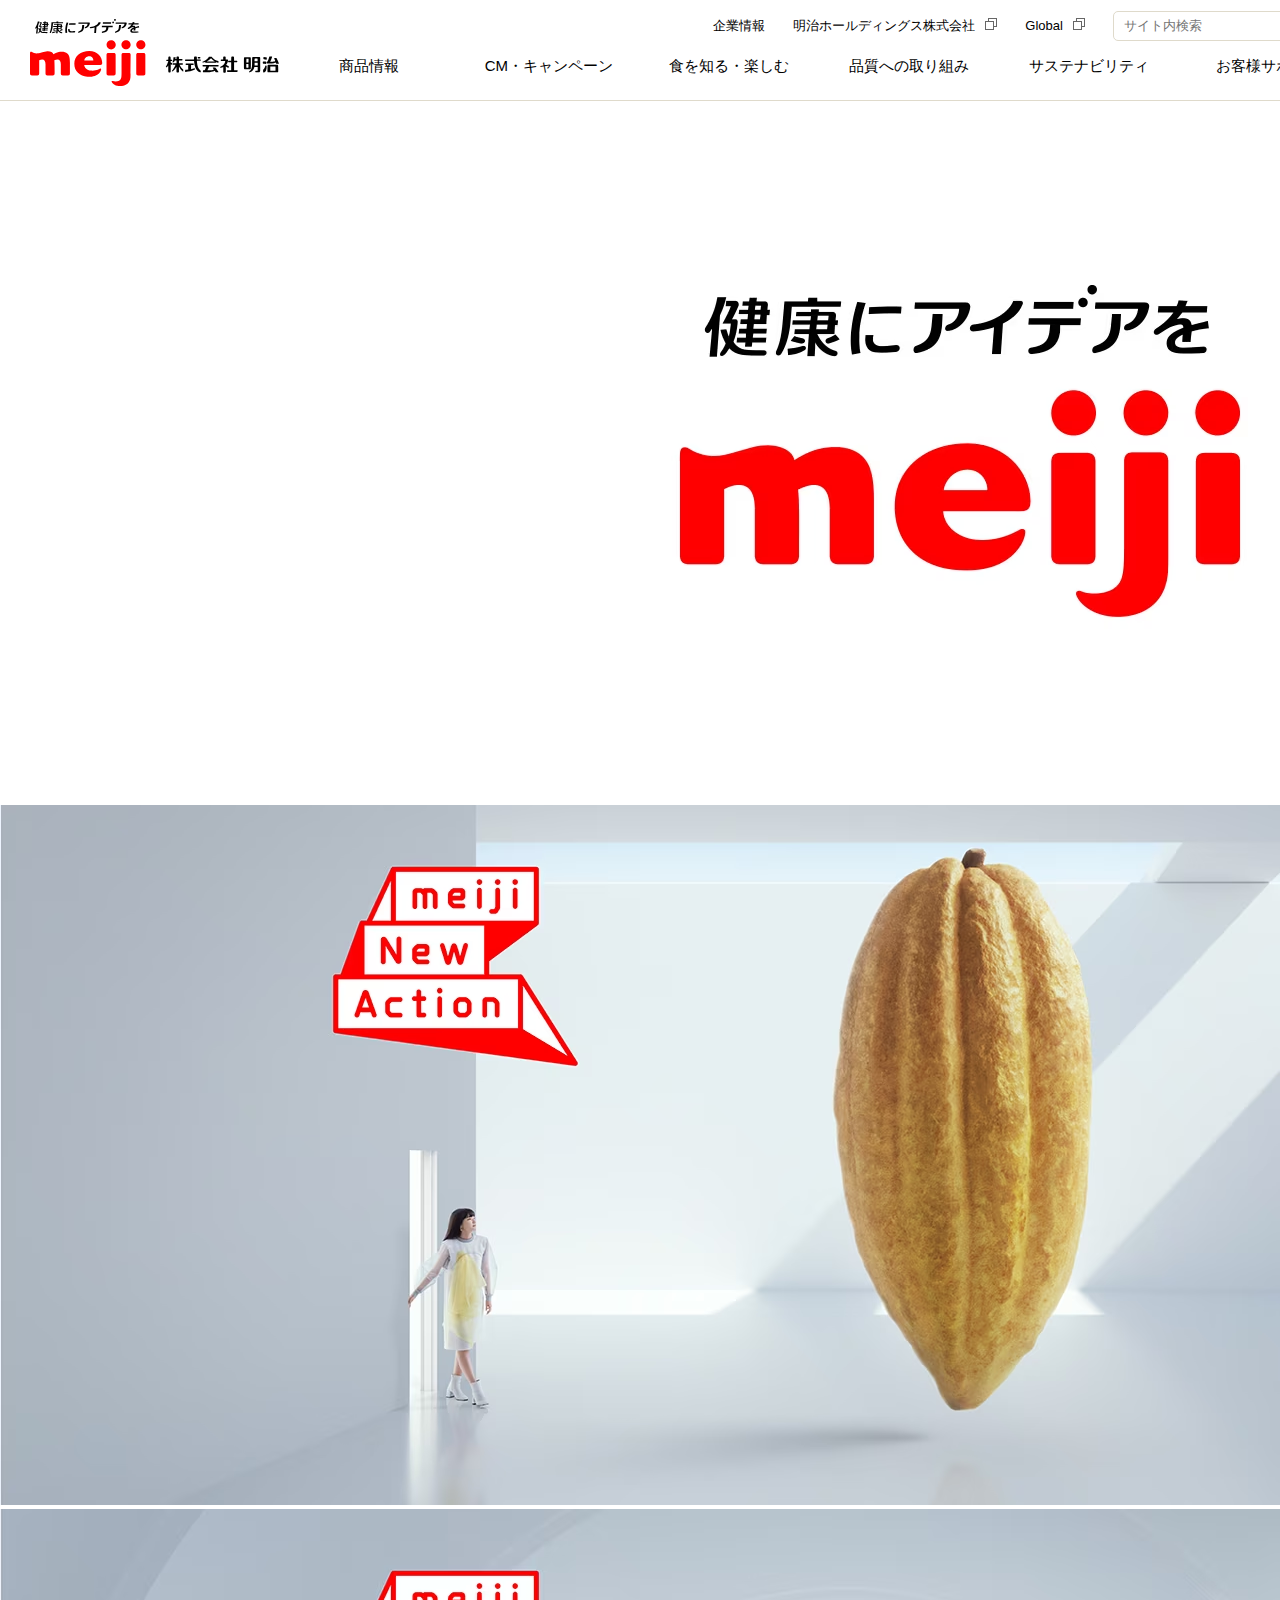
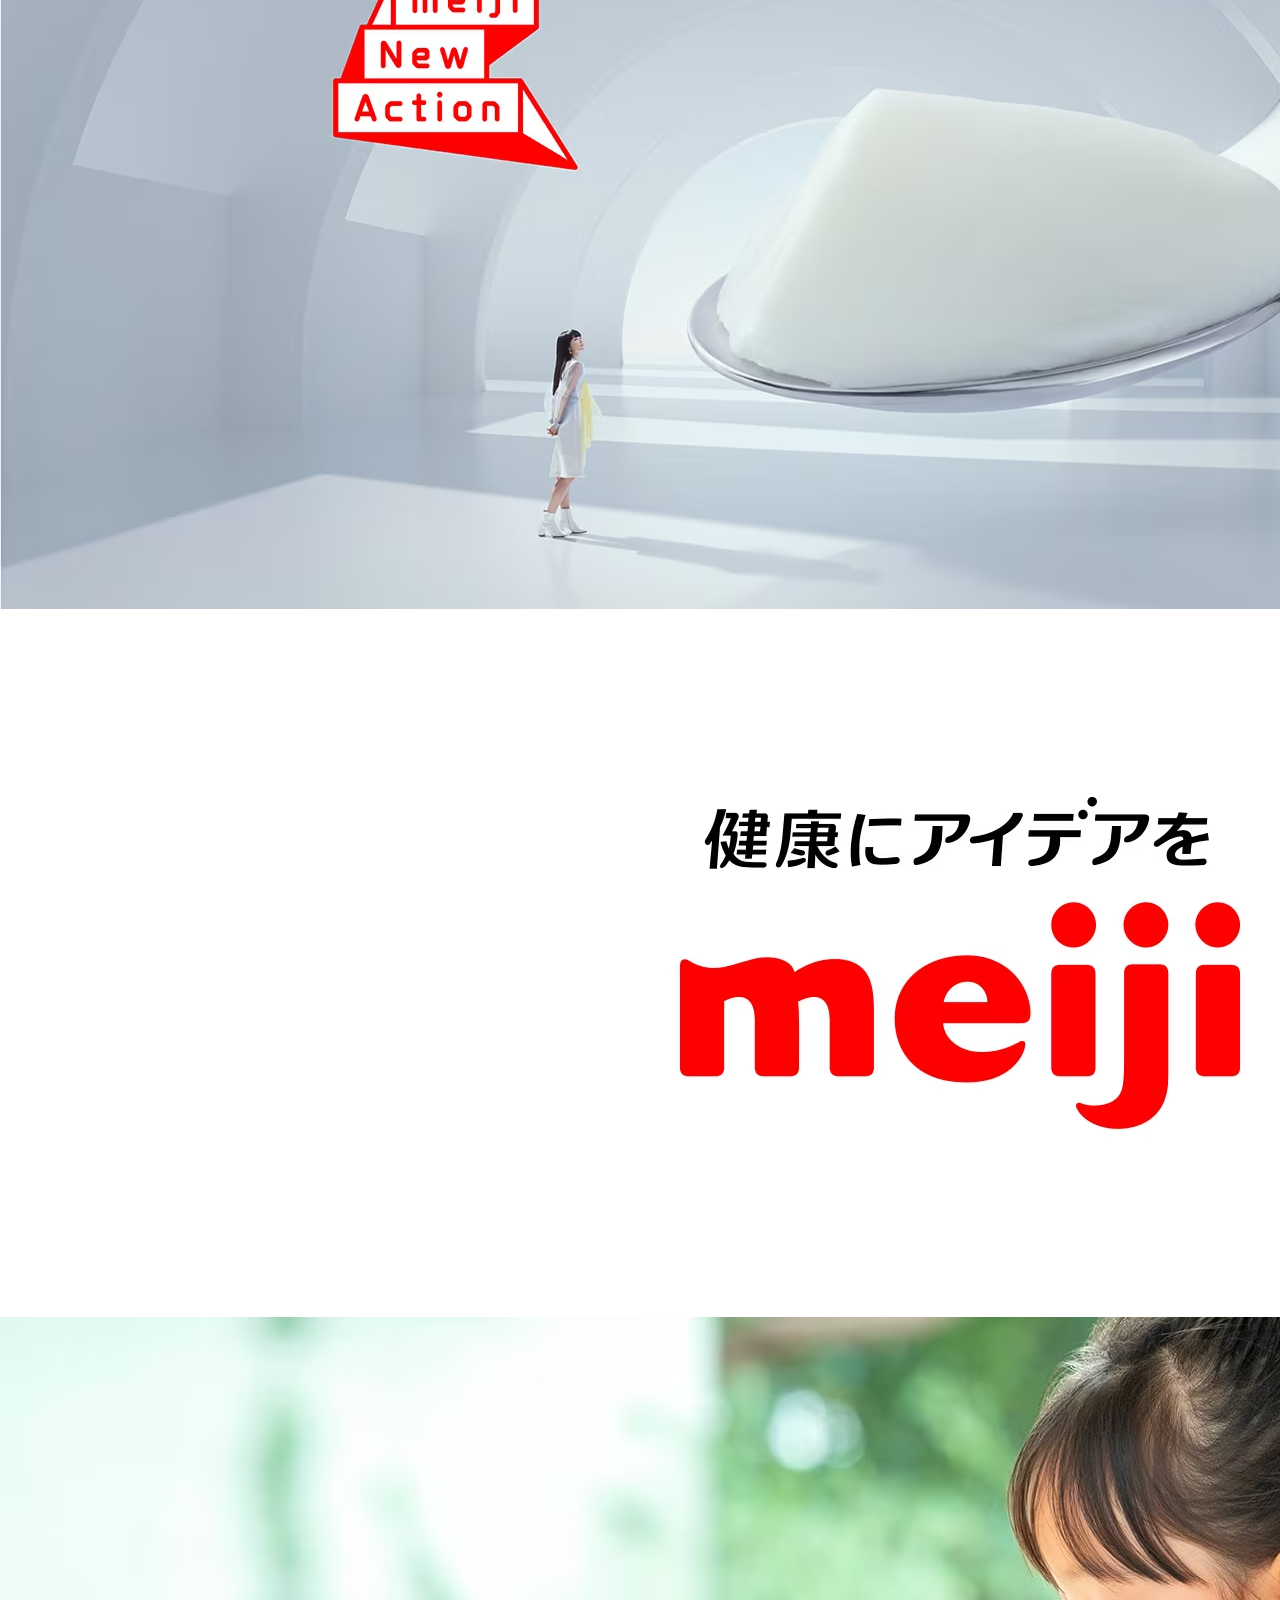
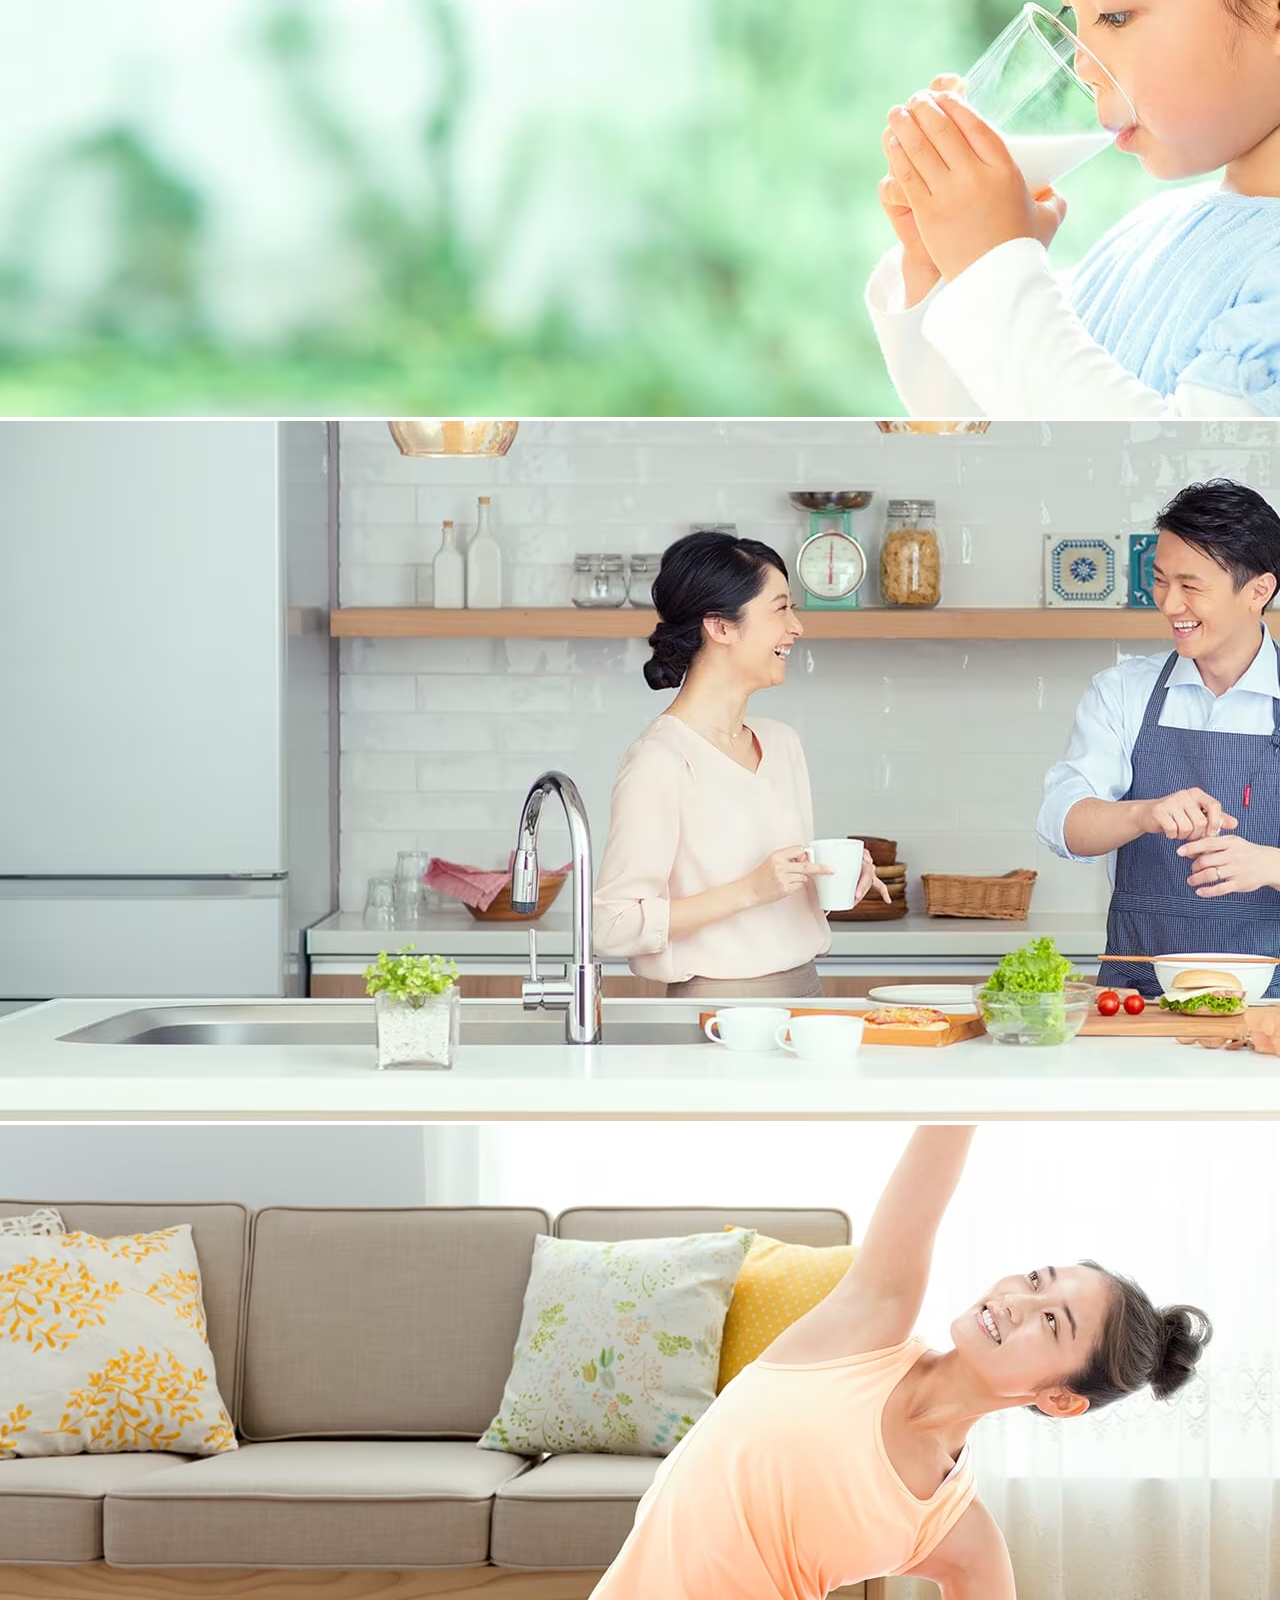
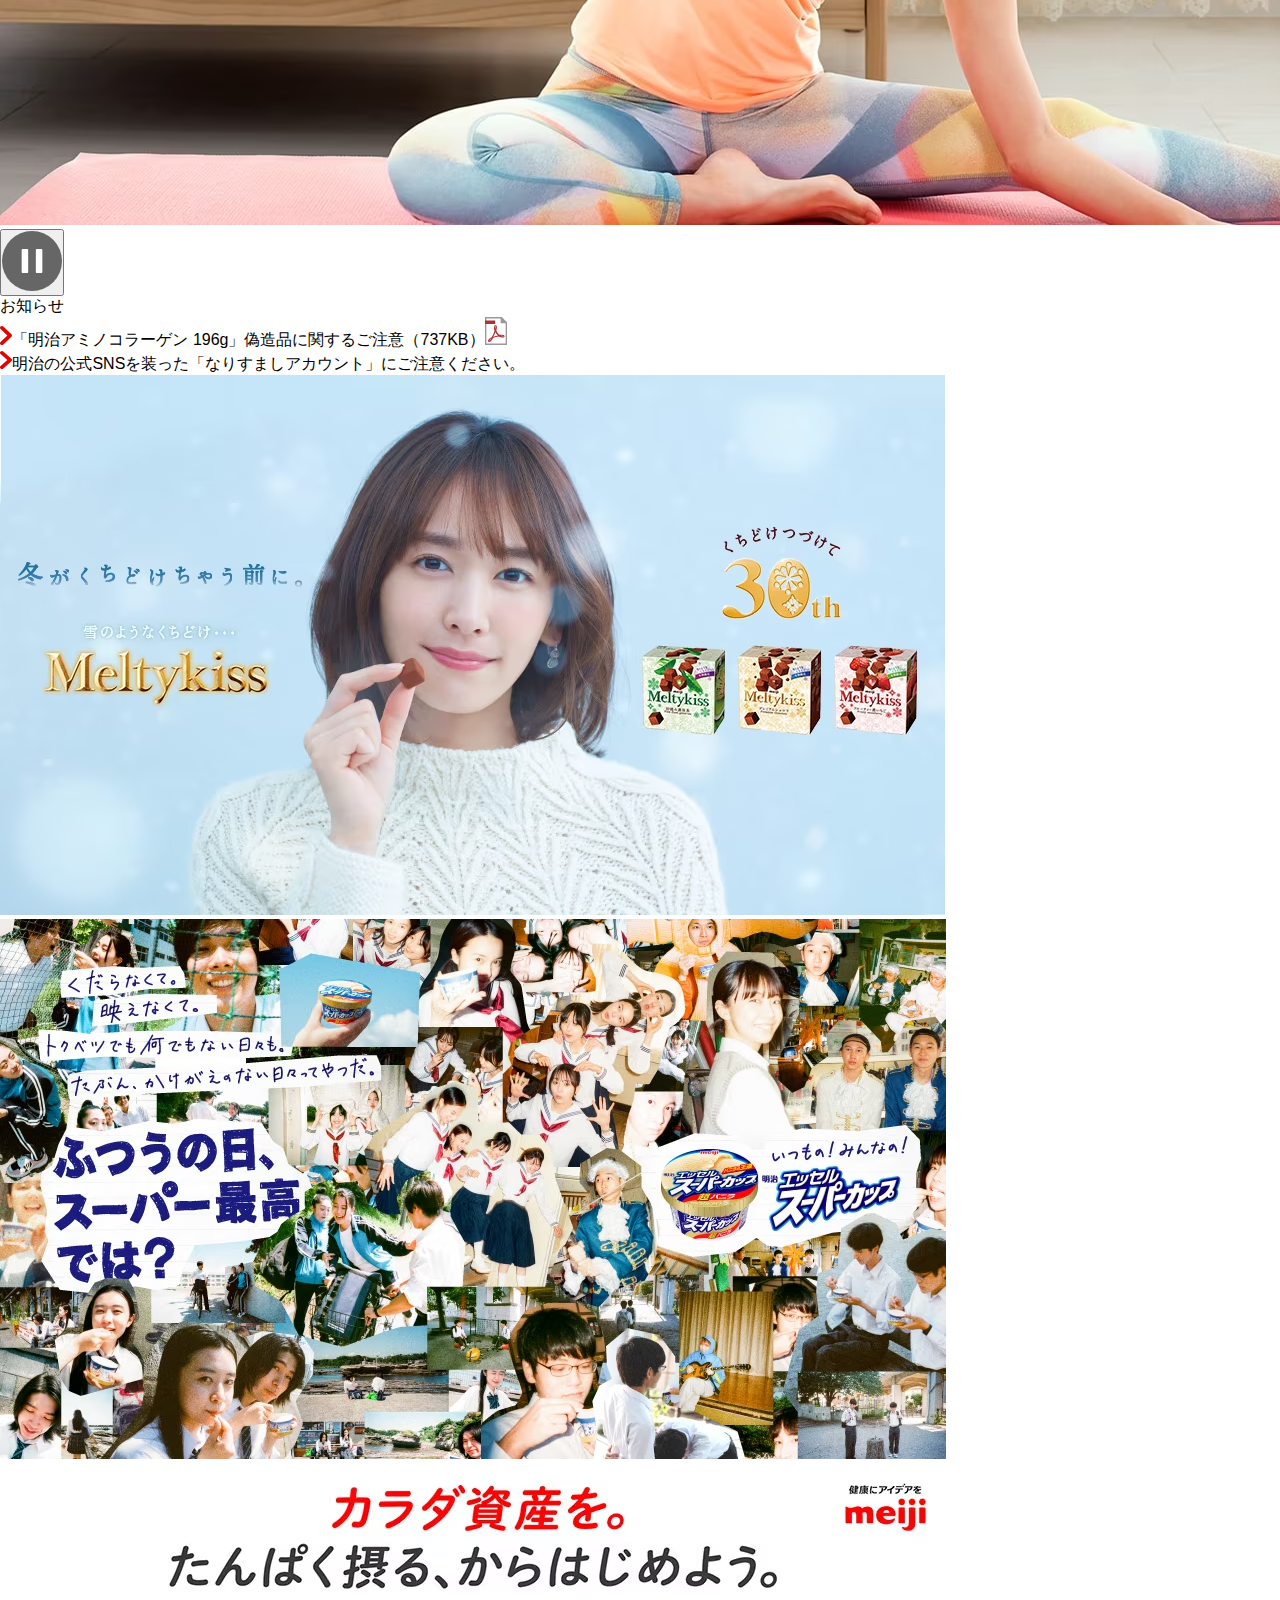
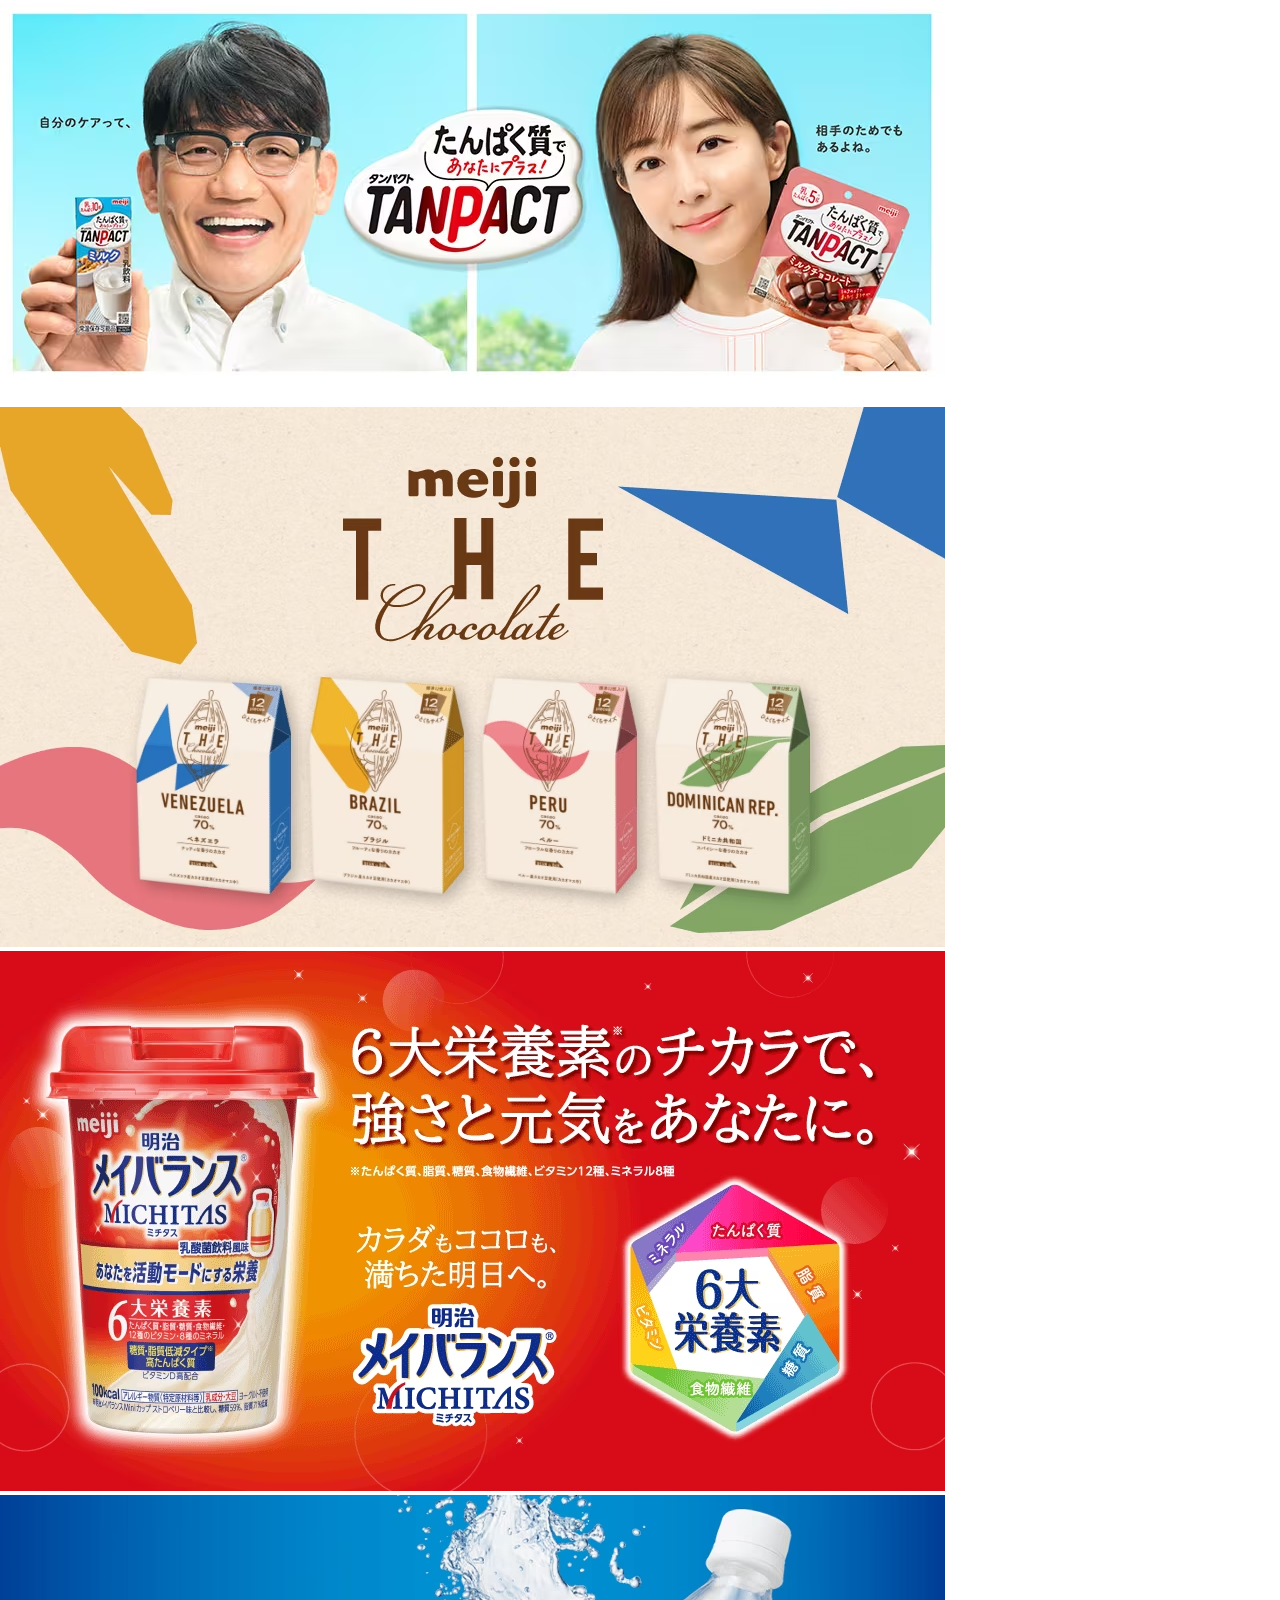
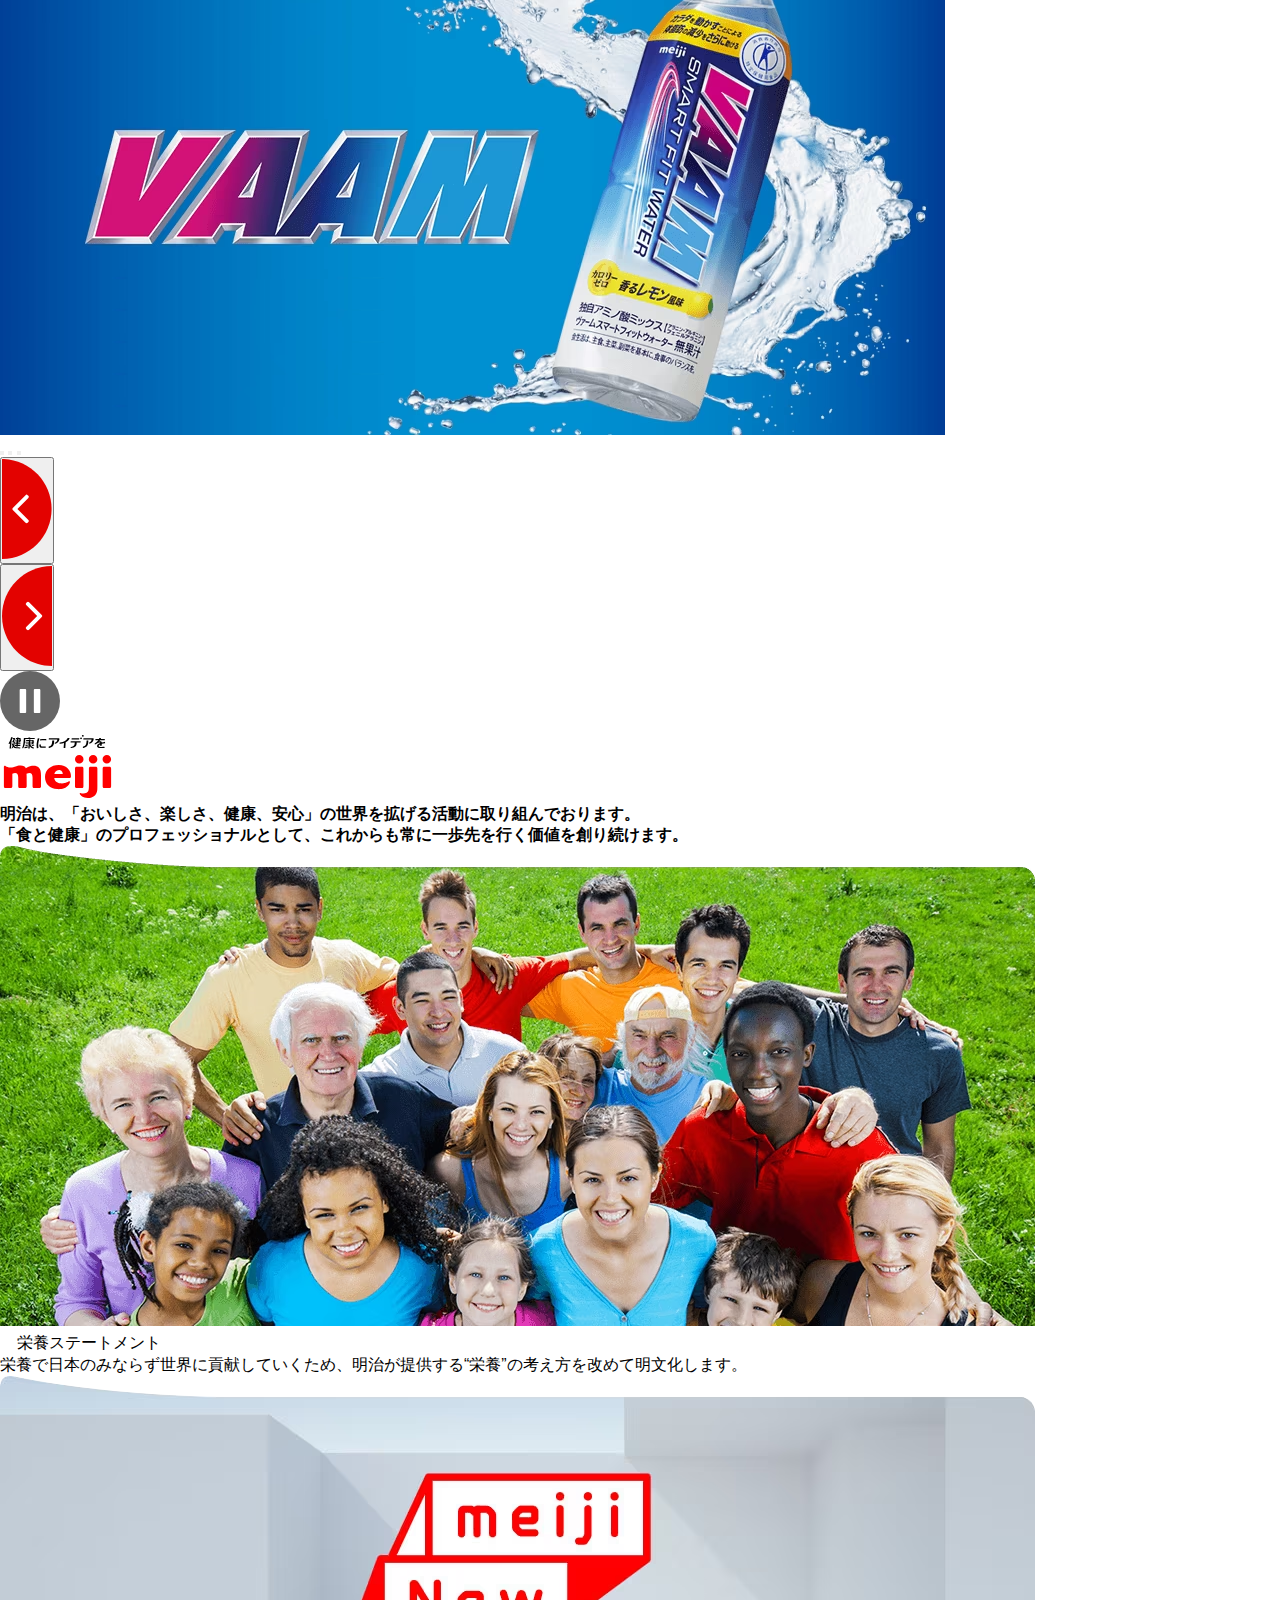
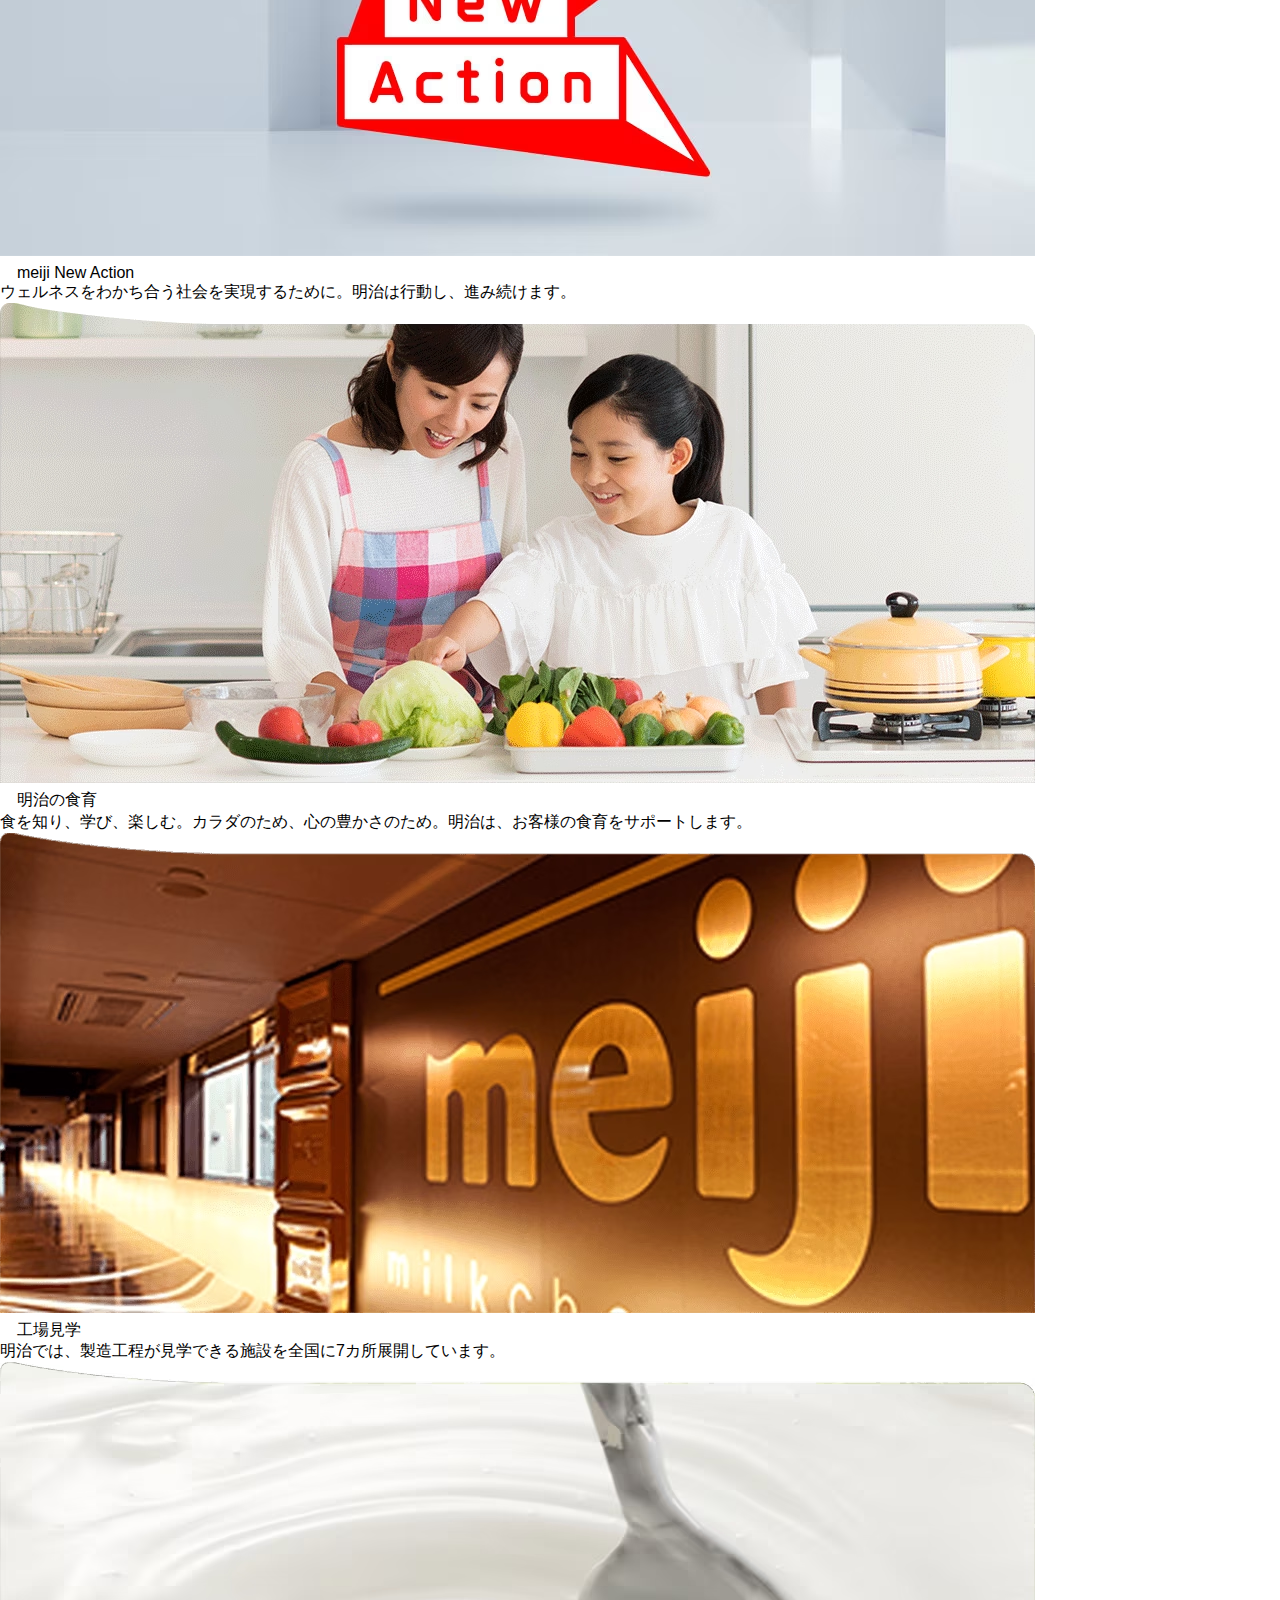
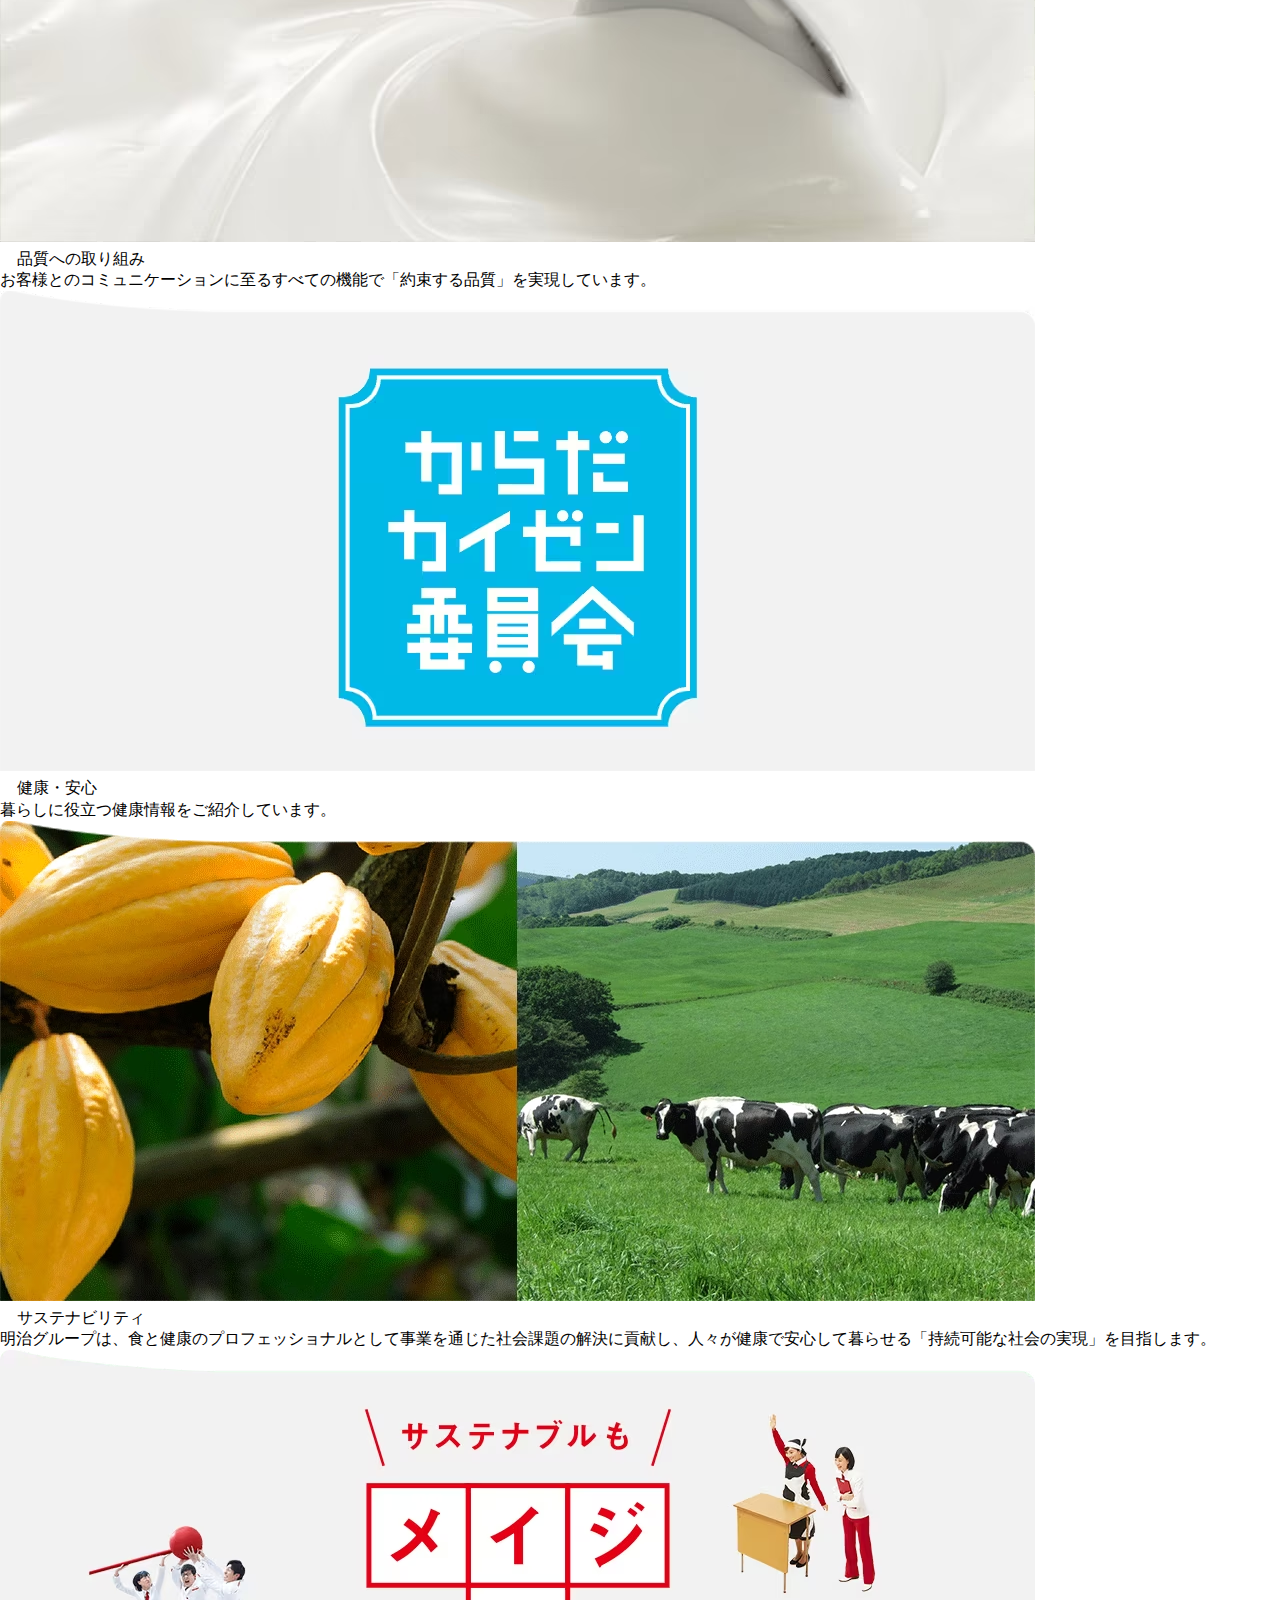
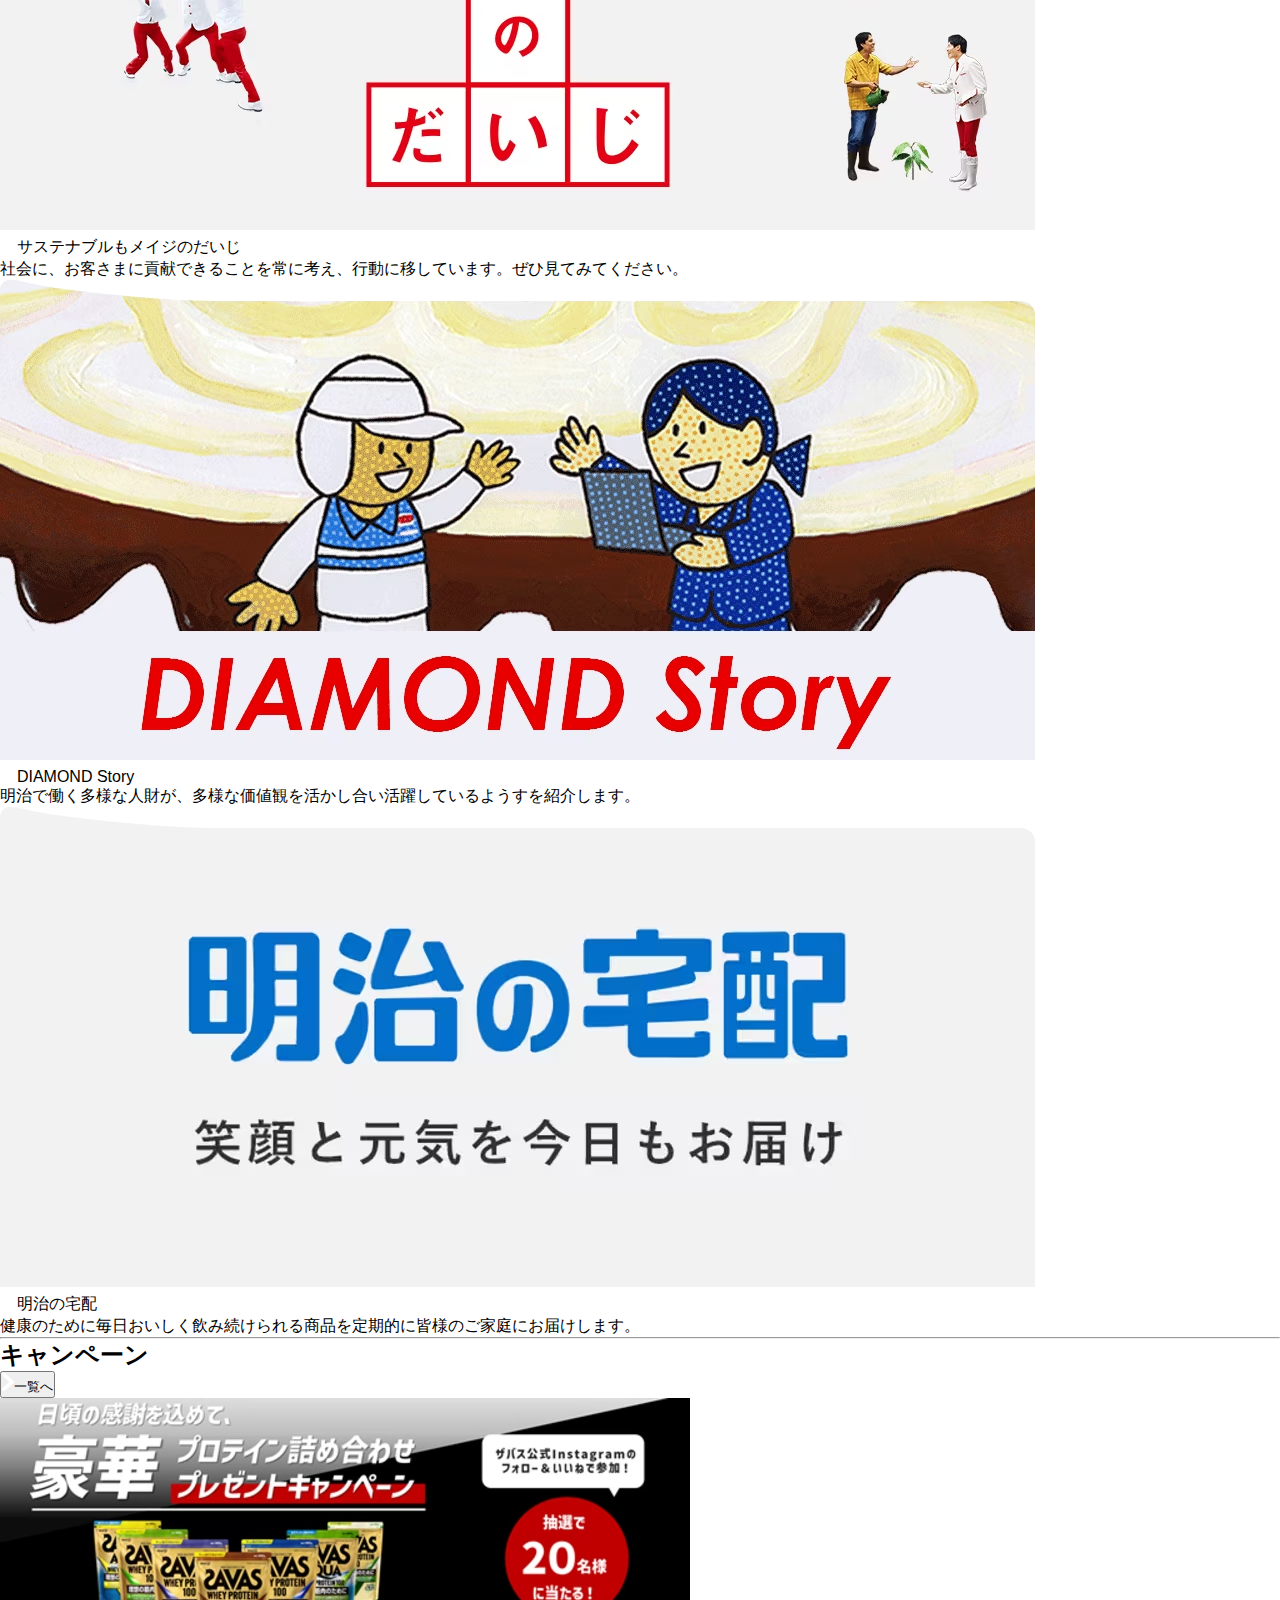
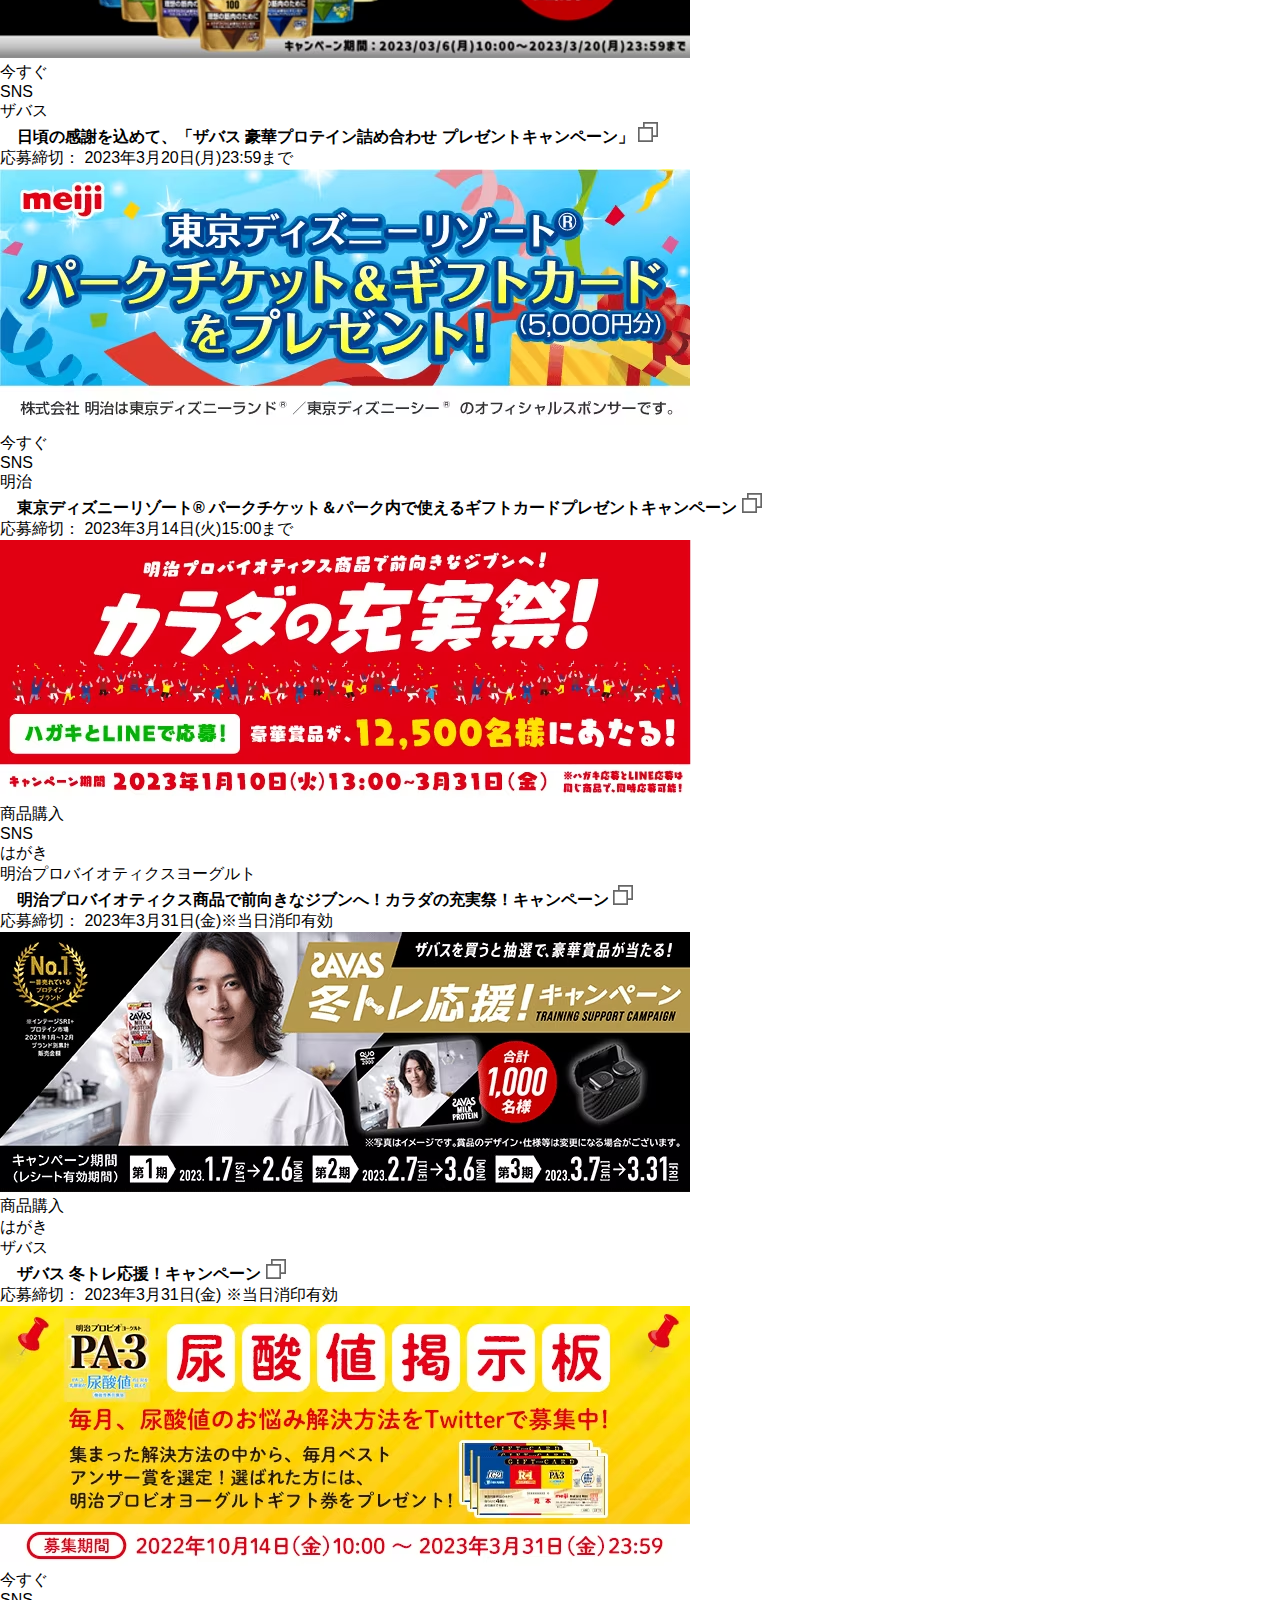
==== commit 70bb3a53: "CSS: header作業中" ====
--- a/index_.html
+++ b/index_.html
@@ -33,6 +33,7 @@
     <link rel="apple-touch-icon" size="180x180" href="http://www.meiji.co.jp/apple-touch-icon.png">
 
     <!-- stylesheet -->
+    <link href="https://fonts.googleapis.com/css2?family=Noto+Serif+JP:wght@200;300;400;500;600;700;900&display=swap" rel="stylesheet">
     <link rel="stylesheet" href="css/style_.css">
 </head>
 <body>
@@ -43,255 +44,264 @@
                 <div class="header-item1">
                     <h1><a href="#"><img src="img/logo.svg" alt="株式会社 明治"></a></h1>
                 </div>
-                <!-- sub navigation -->
-                <div class="header-item2">
-                    <ul>
-                        <li><a href="#">企業情報</a></li>
-                        <li><a href="#">明治ホールディングス株式会社<img src="img/external_gray.svg" alt=""></a></li>
-                        <li><a href="#">Global<img src="img/external_gray.svg" alt=""></a></li>
-                        <li><form action="GET"><input type="text" placeholder="サイト内検索"><button><img src="img/search_red.svg" alt=""></button></form></li>
-                    </ul>
-                </div>
-                <!-- global navigation -->
-                <div class="header-item3">
-                    <nav>
+                <div class="header-item-container">
+                    <!-- sub navigation -->
+                    <div class="header-item2">
                         <ul>
-                            <li>
-                                <a href="#">商品情報</a>
-                                <div>
-                                    <ul>
-                                        <li><a href="#"><img src="img/angle_right_white.svg" alt="">商品情報</a></li>
-                                    </ul>
-                                    <ul>
-                                        <li>
-                                            <a href="#">
-                                                <img src="img/menu_products.avif" alt="">
-                                                <p><img src="img/angle_right_red.svg" alt="">おかし・アイス</p>
-                                            </a>
-                                        </li>
-                                        <li>
-                                            <a href="#">
-                                                <img src="img/menu_products_02.avif" alt="">
-                                                <p><img src="img/angle_right_red.svg" alt="">乳製品</p>
-                                            </a>
-                                        </li>
-                                        <li>
-                                            <a href="#">
-                                                <img src="img/menu_products_03.avif" alt="">
-                                                <p><img src="img/angle_right_red.svg" alt="">食品・飲料</p>
-                                            </a>
-                                        </li>
-                                        <li>
-                                            <a href="#">
-                                                <img src="img/menu_products_04.avif" alt="">
-                                                <p><img src="img/angle_right_red.svg" alt="">乳児・幼児用商品</p>
-                                            </a>
-                                        </li>
-                                        <li>
-                                            <a href="#">
-                                                <img src="img/menu_products_05.avif" alt="">
-                                                <p><img src="img/angle_right_red.svg" alt="">スポーツ栄養</p>
-                                            </a>
-                                        </li>
-                                        <li>
-                                            <a href="#">
-                                                <img src="img/menu_products_06.avif" alt="">
-                                                <p><img src="img/angle_right_red.svg" alt="">美容・健康</p>
-                                            </a>
-                                        </li>
-                                        <li>
-                                            <a href="#">
-                                                <img src="img/menu_products_07.webp" alt="">
-                                                <p><img src="img/angle_right_red.svg" alt="">栄養食品・流動食</p>
-                                            </a>
-                                        </li>
-                                        <li>
-                                            <a href="#">
-                                                <img src="img/menu_products_09.avif" alt="">
-                                                <p><img src="img/angle_right_red.svg" alt="">宅配商品</p>
-                                            </a>
-                                        </li>
-                                    </ul>
-                                    <ul>
-                                        <li><a href="#"><img src="img/angle_right_white.svg" alt="">新商品</a></li>
-                                        <li><a href="#"><img src="img/angle_right_white.svg" alt="">ブランドサイト一覧</a></li>
-                                    </ul>
-                                    <ul>
-                                        <li><a href="#"><img src="img/angle_right_red.svg" alt="">業務用製品</a></li>
-                                        <li><a href="#"><img src="img/angle_right_red.svg" alt="">販売終了商品</a></li>
-                                    </ul>
-                                    <ul>
-                                        <li>
-                                            <a href="#">
-                                                <img src="img/menu_products_delivery.avif" alt="">
-                                                <p><img src="img/angle_right_white.svg" alt="">明治の宅配サービス</p>
-                                            </a>
-                                        </li>
-                                    </ul>
-                                </div>
-                            </li>
-                            <li>
-                                <a href="#">CM・キャンペーン</a>
-                                <div>
-                                    <ul>
-                                        <li>CM・キャンペーン</li>
-                                    </ul>
-                                    <ul>
-                                        <li><a href="#"><img src="img/angle_right_white.svg" alt="">CMギャラリー</a></li>
-                                        <li><a href="#"><img src="img/angle_right_white.svg" alt="">キャンペーン</a></li>
-                                    </ul>
-                                    <ul>
-                                        <li><a href="#"><img src="img/angle_right_red.svg" alt="">提供番組一覧</a></li>
-                                    </ul>
-                                </div>
-                            </li>
-                            <li>
-                                <a href="#">食を知る・楽しむ</a>
-                                <div>
-                                    <ul>
-                                        <li><a href="#"><img src="img/angle_right_white.svg" alt="">食を知る・楽しむ</a></li>
-                                    </ul>
-                                    <ul>
-                                        <li>
-                                            <a href="#">
-                                                <img src="img/menu_learned.avif" alt="">
-                                                <p><img src="img/angle_right_white.svg" alt="">食育</p>
-                                            </a>
-                                        </li>
-                                        <li>
-                                            <a href="#">
-                                                <img src="img/menu_learned_02.avif" alt="">
-                                                <p><img src="img/angle_right_white.svg" alt="">レシピ</p>
-                                            </a>
-                                        </li>
-                                        <li>
-                                            <a href="#">
-                                                <img src="img/menu_learned_03.avif" alt="">
-                                                <p><img src="img/angle_right_white.svg" alt="">体験・おでかけ</p>
-                                            </a>
-                                        </li>
-                                        <li>
-                                            <a href="#">
-                                                <img src="img/menu_learned_04.avif" alt="">
-                                                <p><img src="img/angle_right_white.svg" alt="">健康・安心</p>
-                                            </a>
-                                        </li>
-                                        <li>
-                                            <a href="#">
-                                                <img src="img/menu_learned_05.avif" alt="">
-                                                <p><img src="img/angle_right_white.svg" alt="">育児・介護</p>
-                                            </a>
-                                        </li>
-                                        <li>
-                                            <a href="#">
-                                                <img src="img/menu_learned_06.avif" alt="">
-                                                <p><img src="img/angle_right_white.svg" alt="">その他</p>
-                                            </a>
-                                        </li>
-                                    </ul>
-                                </div>
-                            </li>
-                            <li>
-                                <a href="#">品質への取り組み</a>
-                                <div>
-                                    <ul>
-                                        <li><a href="#"><img src="img/angle_right_white.svg" alt="">品質への取り組み</a></li>
-                                    </ul>
-                                    <ul>
-                                        <li>
-                                            <a href="#">
-                                                <img src="img/menu_quality.avif" alt="">
-                                                <p><img src="img/angle_right_white.svg" alt="">商品へのこだわり</p>
-                                            </a>
-                                        </li>
-                                        <li>
-                                            <a href="#">
-                                                <img src="img/menu_quality_02.avif" alt="">
-                                                <p><img src="img/angle_right_white.svg" alt="">研究開発</p>
-                                            </a>
-                                        </li>
-                                    </ul>
-                                </div>
-                            </li>
-                            <li>
-                                <a href="#">サステナビリティ</a>
-                                <div>
-                                    <ul>
-                                        <li><a href="#"><img src="img/angle_right_white.svg" alt="">サステナビリティ</a></li>
-                                    </ul>
-                                    <ul>
-                                        <li>
-                                            <a href="#">
-                                                <img src="img/menu_csr.avif" alt="">
-                                                <p>
-                                                    <img src="img/angle_right_white.svg" alt="">健康と安全<img src="img/external_gray.svg" alt="">
-                                                </p>
-                                            </a>
-                                        </li>
-                                        <li>
-                                            <a href="#">
-                                                <img src="img/menu_csr_02.avif" alt="">
-                                                <p>
-                                                    <img src="img/angle_right_white.svg" alt="">環境<img src="img/external_gray.svg" alt="">
-                                                </p>
-                                            </a>
-                                        </li>
-                                        <li>
-                                            <a href="#">
-                                                <img src="img/menu_csr_03.avif" alt="">
-                                                <p>
-                                                    <img src="img/angle_right_white.svg" alt="">人材・人権・社会<img src="img/external_gray.svg" alt="">
-                                                </p>
-                                            </a>
-                                        </li>
-                                        <li>
-                                            <a href="#">
-                                                <img src="img/menu_csr_04.avif" alt="">
-                                                <p>
-                                                    <img src="img/angle_right_white.svg" alt="">原材料調達<img src="img/external_gray.svg" alt="">
-                                                </p>
-                                            </a>
-                                        </li>
-                                    </ul>
-                                    <ul>
-                                        <li><a href="#"><img src="img/angle_right_red.svg" alt="">サステナブルもメイジのだいじ</a></li>
-                                        <li><a href="#"><img src="img/angle_right_red.svg" alt="">meiji New Action</a></li>
-                                    </ul>
-                                    <ul>
-                                        <li><a href="#"><img src="img/angle_right_red.svg" alt="">明治グループのサステナビリティ<img src="img/external_gray.svg" alt=""></a> </li>
-                                        <li><a href="#"><img src="img/angle_right_red.svg" alt="">コーポレート・ガバナンス<img src="img/external_gray.svg" alt=""></a></li>
-                                        <li><a href="#"><img src="img/angle_right_red.svg" alt="">ポリシー・宣言<img src="img/external_gray.svg" alt=""></a></li>
-                                    </ul>
-                                </div>
-                            </li>
-                            <li>
-                                <a href="#">お客様サポート</a>
-                                <div>
-                                    <ul>
-                                        <li><a href="#"><img src="img/angle_right_white.svg" alt="">お客様サポート</a></li>
-                                    </ul>
-                                    <ul>
-                                        <li><a href="#"><img src="img/angle_right_white.svg" alt="">お問い合わせ</a></li>
-                                        <li><a href="#"><img src="img/angle_right_white.svg" alt="">Q&Aよくあるご質問<img src="img/external_gray.svg" alt=""></a></li>
-                                        <li><a href="#"><img src="img/angle_right_white.svg" alt="">お客様の声を活かしました</a></li>
-                                    </ul>
-                                    <ul>
-                                        <li>
-                                            <a href="#">
-                                                <img src="img/menu_baby_clinic.avif" alt="">
-                                                <p><img src="img/angle_right_white.svg" alt="">明治 赤ちゃん相談室</p>
-                                            </a>
-                                        </li>
-                                    </ul>
-                                    <ul>
-                                        <li><a href="#"><img src="img/angle_right_red.svg" alt="">お客様応対基本方針と行動指針</a></li>
-                                        <li><a href="#"><img src="img/angle_right_red.svg" alt="">お問合せ応対における個人情報の取扱いについて</a></li>
-                                    </ul>
-                                </div>
-                            </li>
+                            <li><a href="#">企業情報</a></li>
+                            <li><a href="#">明治ホールディングス株式会社<img src="img/external_gray.svg" class="external-site-icon"></a></li>
+                            <li><a href="#">Global<img src="img/external_gray.svg" class="external-site-icon"></a></li>
+                            <li><form action="GET"><input type="text" placeholder="サイト内検索" id="search-box"><button id="search-btn"><img src="img/search_red.svg" alt=""></button></form></li>
                         </ul>
-                    </nav>
-                </div>
+                    </div>
+                    <!-- global navigation -->
+                    <div class="header-item3">
+                        <nav>
+                            <ul>
+                                <li>
+                                    <a href="#">商品情報</a>
+                                    <div>
+                                        <div class="align-container">
+                                            <div class="left">
+                                                <ul class="m-title">
+                                                    <li><a href="#"><img src="img/angle_right_white.svg" class="m-title-angle">商品情報</a></li>
+                                                </ul>
+                                                <ul class="m-product-grid-container">
+                                                    <li>
+                                                        <a href="#">
+                                                            <img src="img/menu_products.avif" alt="">
+                                                            <p><img src="img/angle_right_red.svg" alt="">おかし・アイス</p>
+                                                        </a>
+                                                    </li>
+                                                    <li>
+                                                        <a href="#">
+                                                            <img src="img/menu_products_02.avif" alt="">
+                                                            <p><img src="img/angle_right_red.svg" alt="">乳製品</p>
+                                                        </a>
+                                                    </li>
+                                                    <li>
+                                                        <a href="#">
+                                                            <img src="img/menu_products_03.avif" alt="">
+                                                            <p><img src="img/angle_right_red.svg" alt="">食品・飲料</p>
+                                                        </a>
+                                                    </li>
+                                                    <li>
+                                                        <a href="#">
+                                                            <img src="img/menu_products_04.avif" alt="">
+                                                            <p><img src="img/angle_right_red.svg" alt="">乳児・幼児用商品</p>
+                                                        </a>
+                                                    </li>
+                                                    <li>
+                                                        <a href="#">
+                                                            <img src="img/menu_products_05.avif" alt="">
+                                                            <p><img src="img/angle_right_red.svg" alt="">スポーツ栄養</p>
+                                                        </a>
+                                                    </li>
+                                                    <li>
+                                                        <a href="#">
+                                                            <img src="img/menu_products_06.avif" alt="">
+                                                            <p><img src="img/angle_right_red.svg" alt="">美容・健康</p>
+                                                        </a>
+                                                    </li>
+                                                    <li>
+                                                        <a href="#">
+                                                            <img src="img/menu_products_07.webp" alt="">
+                                                            <p><img src="img/angle_right_red.svg" alt="">栄養食品・流動食</p>
+                                                        </a>
+                                                    </li>
+                                                    <li>
+                                                        <a href="#">
+                                                            <img src="img/menu_products_09.avif" alt="">
+                                                            <p><img src="img/angle_right_red.svg" alt="">宅配商品</p>
+                                                        </a>
+                                                    </li>
+                                                </ul>
+                                            </div>
+                                            <div class="right">
+                                                <ul>
+                                                    <li><a href="#"><img src="img/angle_right_white.svg" alt="">新商品</a></li>
+                                                    <li><a href="#"><img src="img/angle_right_white.svg" alt="">ブランドサイト一覧</a></li>
+                                                </ul>
+                                                <ul>
+                                                    <li><a href="#"><img src="img/angle_right_red.svg" alt="">業務用製品</a></li>
+                                                    <li><a href="#"><img src="img/angle_right_red.svg" alt="">販売終了商品</a></li>
+                                                </ul>
+                                                <ul>
+                                                    <li>
+                                                        <a href="#">
+                                                            <img src="img/menu_products_delivery.avif" alt="">
+                                                            <p><img src="img/angle_right_white.svg" alt="">明治の宅配サービス</p>
+                                                        </a>
+                                                    </li>
+                                                </ul>
+                                            </div>
+                                        </div>
+                                    </div>
+                                </li>
+                                <li>
+                                    <a href="#">CM・キャンペーン</a>
+                                    <div>
+                                        <ul>
+                                            <li>CM・キャンペーン</li>
+                                        </ul>
+                                        <ul>
+                                            <li><a href="#"><img src="img/angle_right_white.svg" alt="">CMギャラリー</a></li>
+                                            <li><a href="#"><img src="img/angle_right_white.svg" alt="">キャンペーン</a></li>
+                                        </ul>
+                                        <ul>
+                                            <li><a href="#"><img src="img/angle_right_red.svg" alt="">提供番組一覧</a></li>
+                                        </ul>
+                                    </div>
+                                </li>
+                                <li>
+                                    <a href="#">食を知る・楽しむ</a>
+                                    <div>
+                                        <ul>
+                                            <li><a href="#"><img src="img/angle_right_white.svg" alt="">食を知る・楽しむ</a></li>
+                                        </ul>
+                                        <ul>
+                                            <li>
+                                                <a href="#">
+                                                    <img src="img/menu_learned.avif" alt="">
+                                                    <p><img src="img/angle_right_white.svg" alt="">食育</p>
+                                                </a>
+                                            </li>
+                                            <li>
+                                                <a href="#">
+                                                    <img src="img/menu_learned_02.avif" alt="">
+                                                    <p><img src="img/angle_right_white.svg" alt="">レシピ</p>
+                                                </a>
+                                            </li>
+                                            <li>
+                                                <a href="#">
+                                                    <img src="img/menu_learned_03.avif" alt="">
+                                                    <p><img src="img/angle_right_white.svg" alt="">体験・おでかけ</p>
+                                                </a>
+                                            </li>
+                                            <li>
+                                                <a href="#">
+                                                    <img src="img/menu_learned_04.avif" alt="">
+                                                    <p><img src="img/angle_right_white.svg" alt="">健康・安心</p>
+                                                </a>
+                                            </li>
+                                            <li>
+                                                <a href="#">
+                                                    <img src="img/menu_learned_05.avif" alt="">
+                                                    <p><img src="img/angle_right_white.svg" alt="">育児・介護</p>
+                                                </a>
+                                            </li>
+                                            <li>
+                                                <a href="#">
+                                                    <img src="img/menu_learned_06.avif" alt="">
+                                                    <p><img src="img/angle_right_white.svg" alt="">その他</p>
+                                                </a>
+                                            </li>
+                                        </ul>
+                                    </div>
+                                </li>
+                                <li>
+                                    <a href="#">品質への取り組み</a>
+                                    <div>
+                                        <ul>
+                                            <li><a href="#"><img src="img/angle_right_white.svg" alt="">品質への取り組み</a></li>
+                                        </ul>
+                                        <ul>
+                                            <li>
+                                                <a href="#">
+                                                    <img src="img/menu_quality.avif" alt="">
+                                                    <p><img src="img/angle_right_white.svg" alt="">商品へのこだわり</p>
+                                                </a>
+                                            </li>
+                                            <li>
+                                                <a href="#">
+                                                    <img src="img/menu_quality_02.avif" alt="">
+                                                    <p><img src="img/angle_right_white.svg" alt="">研究開発</p>
+                                                </a>
+                                            </li>
+                                        </ul>
+                                    </div>
+                                </li>
+                                <li>
+                                    <a href="#">サステナビリティ</a>
+                                    <div>
+                                        <ul>
+                                            <li><a href="#"><img src="img/angle_right_white.svg" alt="">サステナビリティ</a></li>
+                                        </ul>
+                                        <ul>
+                                            <li>
+                                                <a href="#">
+                                                    <img src="img/menu_csr.avif" alt="">
+                                                    <p>
+                                                        <img src="img/angle_right_white.svg" alt="">健康と安全<img src="img/external_gray.svg" alt="">
+                                                    </p>
+                                                </a>
+                                            </li>
+                                            <li>
+                                                <a href="#">
+                                                    <img src="img/menu_csr_02.avif" alt="">
+                                                    <p>
+                                                        <img src="img/angle_right_white.svg" alt="">環境<img src="img/external_gray.svg" alt="">
+                                                    </p>
+                                                </a>
+                                            </li>
+                                            <li>
+                                                <a href="#">
+                                                    <img src="img/menu_csr_03.avif" alt="">
+                                                    <p>
+                                                        <img src="img/angle_right_white.svg" alt="">人材・人権・社会<img src="img/external_gray.svg" alt="">
+                                                    </p>
+                                                </a>
+                                            </li>
+                                            <li>
+                                                <a href="#">
+                                                    <img src="img/menu_csr_04.avif" alt="">
+                                                    <p>
+                                                        <img src="img/angle_right_white.svg" alt="">原材料調達<img src="img/external_gray.svg" alt="">
+                                                    </p>
+                                                </a>
+                                            </li>
+                                        </ul>
+                                        <ul>
+                                            <li><a href="#"><img src="img/angle_right_red.svg" alt="">サステナブルもメイジのだいじ</a></li>
+                                            <li><a href="#"><img src="img/angle_right_red.svg" alt="">meiji New Action</a></li>
+                                        </ul>
+                                        <ul>
+                                            <li><a href="#"><img src="img/angle_right_red.svg" alt="">明治グループのサステナビリティ<img src="img/external_gray.svg" alt=""></a> </li>
+                                            <li><a href="#"><img src="img/angle_right_red.svg" alt="">コーポレート・ガバナンス<img src="img/external_gray.svg" alt=""></a></li>
+                                            <li><a href="#"><img src="img/angle_right_red.svg" alt="">ポリシー・宣言<img src="img/external_gray.svg" alt=""></a></li>
+                                        </ul>
+                                    </div>
+                                </li>
+                                <li>
+                                    <a href="#">お客様サポート</a>
+                                    <div>
+                                        <ul>
+                                            <li><a href="#"><img src="img/angle_right_white.svg" alt="">お客様サポート</a></li>
+                                        </ul>
+                                        <ul>
+                                            <li><a href="#"><img src="img/angle_right_white.svg" alt="">お問い合わせ</a></li>
+                                            <li><a href="#"><img src="img/angle_right_white.svg" alt="">Q&Aよくあるご質問<img src="img/external_gray.svg" alt=""></a></li>
+                                            <li><a href="#"><img src="img/angle_right_white.svg" alt="">お客様の声を活かしました</a></li>
+                                        </ul>
+                                        <ul>
+                                            <li>
+                                                <a href="#">
+                                                    <img src="img/menu_baby_clinic.avif" alt="">
+                                                    <p><img src="img/angle_right_white.svg" alt="">明治 赤ちゃん相談室</p>
+                                                </a>
+                                            </li>
+                                        </ul>
+                                        <ul>
+                                            <li><a href="#"><img src="img/angle_right_red.svg" alt="">お客様応対基本方針と行動指針</a></li>
+                                            <li><a href="#"><img src="img/angle_right_red.svg" alt="">お問合せ応対における個人情報の取扱いについて</a></li>
+                                        </ul>
+                                    </div>
+                                </li>
+                            </ul>
+                        </nav>
+                    </div>
+                </div>
+                
             </div>
             <!-- //header-inner -->
         </div>
--- a/css/style_.css
+++ b/css/style_.css
@@ -1,6 +1,48 @@
+/* @import url("normalize.css"); */
+
+* { margin: 0; padding: 0; box-sizing: border-box; font-family: YuGothic, "Yu Gothic Medium", "Yu Gothic", -apple-system, BlinkMacSystemFont, "Segoe UI", Roboto, "Helvetica Neue", Arial, "Hiragino Kaku Gothic ProN", Meiryo, sans-serif; }
+ul { list-style: none; }
+a { text-decoration: none; color: black; }
+
+.external-site-icon { width: 12px; height: 12px; margin-left: 10px; }
 
 /* header css */
-header {}
+header { border-bottom: 1px solid #dfdacb; }
+.header-container { width: 100%; height: 100px; }
+.header-inner { width: 100%; height: 100%; max-width: 1600px; margin: 0 auto; display: flex; justify-content: space-between; }
+.header-item1 { margin-left: 30px; }
+.header-item1 > h1 > a { line-height: 100px; }
+.header-item1 > h1 > a > img { vertical-align: middle; }
+.header-item-container { margin-top: 10px; }
+.header-item2 { margin-bottom: 16px; line-height: 30px; }
+.header-item2 > ul { display: flex; justify-content: flex-end; }
+.header-item2 > ul > li { padding: 0 14px; vertical-align: middle; }
+.header-item2 > ul > li > a { font-size: 13px; font-weight: 400; margin-top: 20px; }
+#search-box { width: 240px; height: 30px; border-radius: 5px; border: 1px solid #dfdacb; }
+#search-box::placeholder { padding-left: 10px; }
+#search-btn { border: none; background: none; position: relative; left: -33px; top: 4px; }
+#search-btn > img { width: 17px; height: 17px; }
+.header-item3 { }
+.header-item3 > nav > ul { display: flex; justify-content: flex-end; margin-right: 25px;}
+.header-item3 > nav > ul > li { width: 180px; padding-bottom: 16px; text-align: center; }
+.header-item3 > nav > ul > li > a { font-size: 15px; }
+.header-item3 > nav > ul > li > div { display: none; position: absolute; }
+.header-item3 > nav > ul > li:hover { border-bottom: 5px solid red;}
+.header-item3 > nav > ul > li:hover > div { display: block; left: 0; right: 0; top: 100px; background-color: #fff; border-top: 1px solid #dfdacb;}
+.align-container { display: flex; justify-content: center; padding-top: 45px;}
+.align-container .left { text-align: left; }
+ul.m-product-grid-container { display: grid; grid-template-columns: 240px 240px 240px; grid-template-rows: 145px 145px 145px; gap: 22px;}
+ul.m-product-grid-container > li { border: 1px solid #dfdacb; border-radius: 10px; }
+ul.m-product-grid-container li:nth-of-type(1) { grid-column: 1 / 2; grid-row: 1 / 2; }
+ul.m-product-grid-container li:nth-of-type(2) { grid-column: 2 / 3; grid-row: 1 / 2; }
+ul.m-product-grid-container li:nth-of-type(3) { grid-column: 3 / 4; grid-row: 1 / 2; }
+ul.m-product-grid-container li:nth-of-type(4) { grid-column: 1 / 2; grid-row: 2 / 3; }
+ul.m-product-grid-container li:nth-of-type(5) { grid-column: 2 / 3; grid-row: 2 / 3; }
+ul.m-product-grid-container li:nth-of-type(6) { grid-column: 3 / 4; grid-row: 2 / 3; }
+ul.m-product-grid-container li:nth-of-type(7) { grid-column: 1 / 2; grid-row: 3 / 4; }
+ul.m-product-grid-container li:nth-of-type(8) { grid-column: 2 / 3; grid-row: 3 / 4; }
+img.m-title-angle { width: 22px; height: 22px; background-color: red; border-radius: 22px; padding: 3px; margin-right: 10px; }
+.m-title > li > a { font-size: 24px; font-weight: 600;}
 
 /* main css */
 main {}
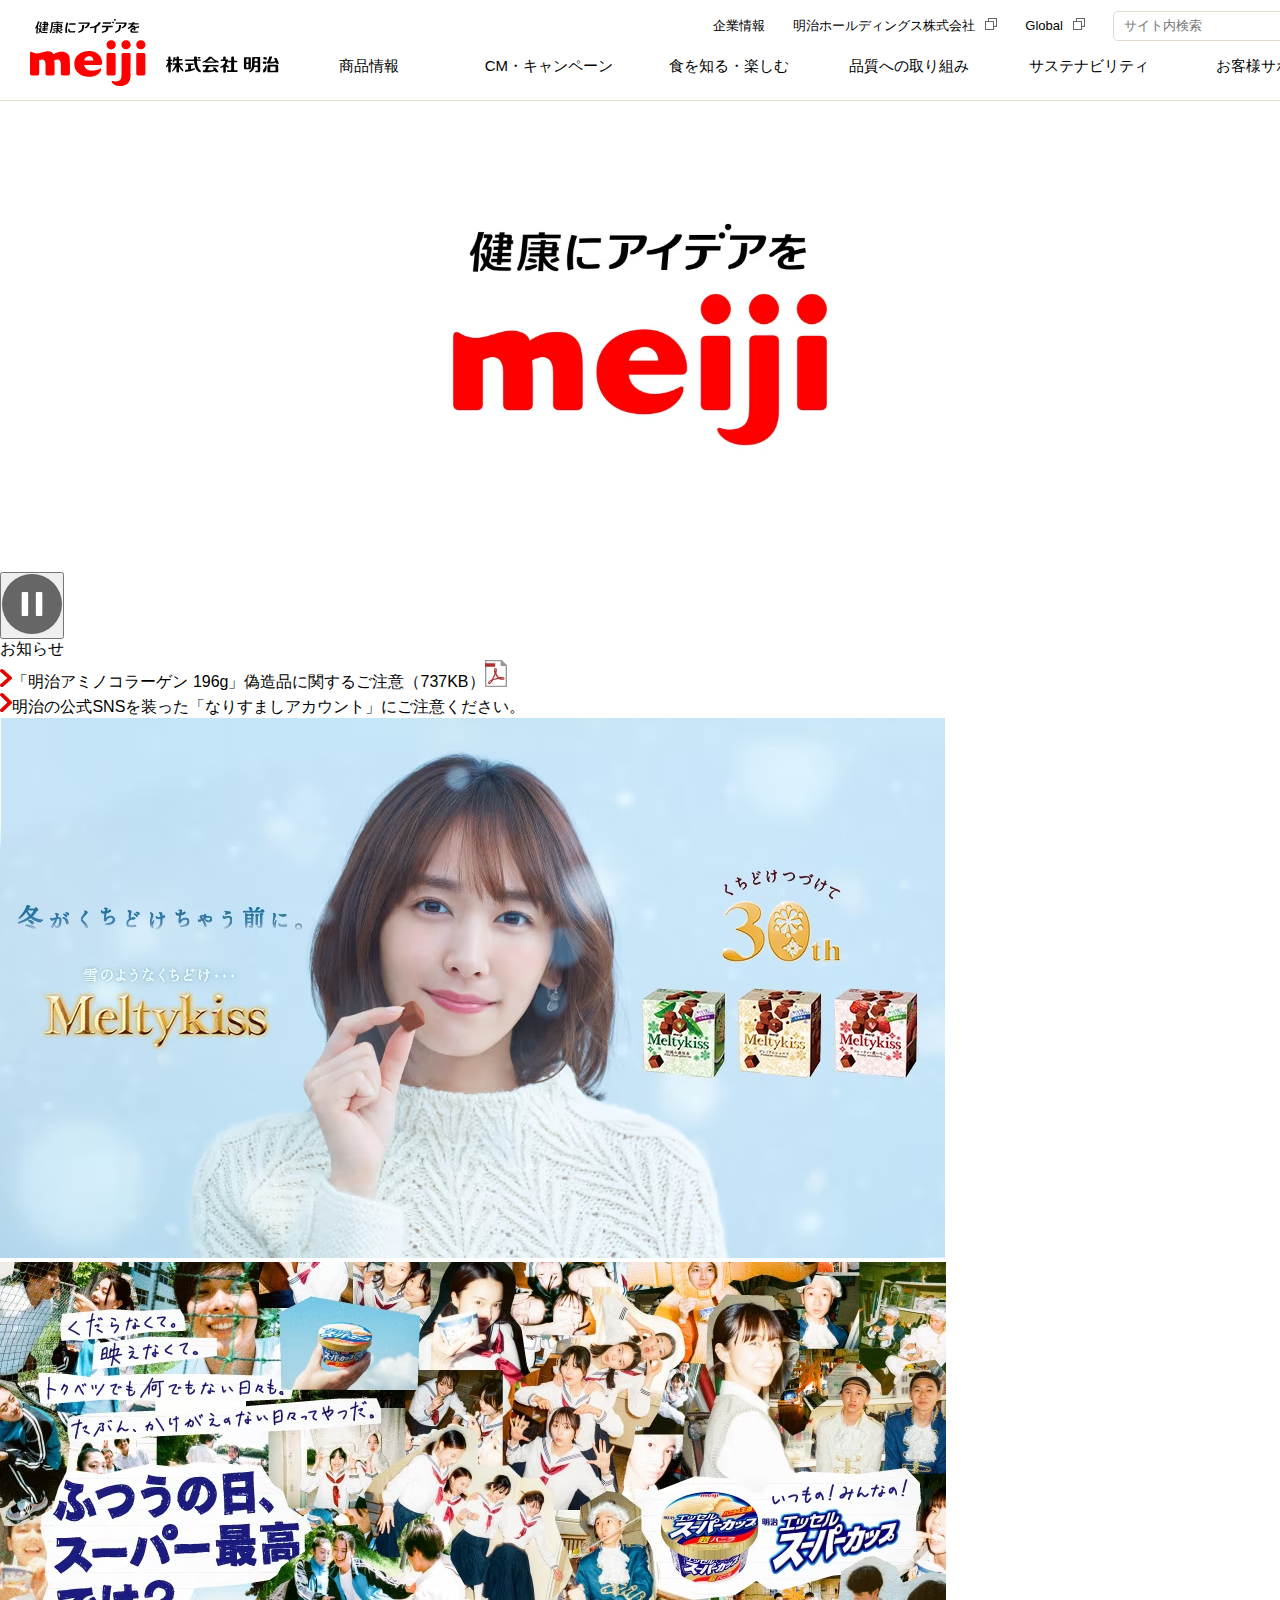
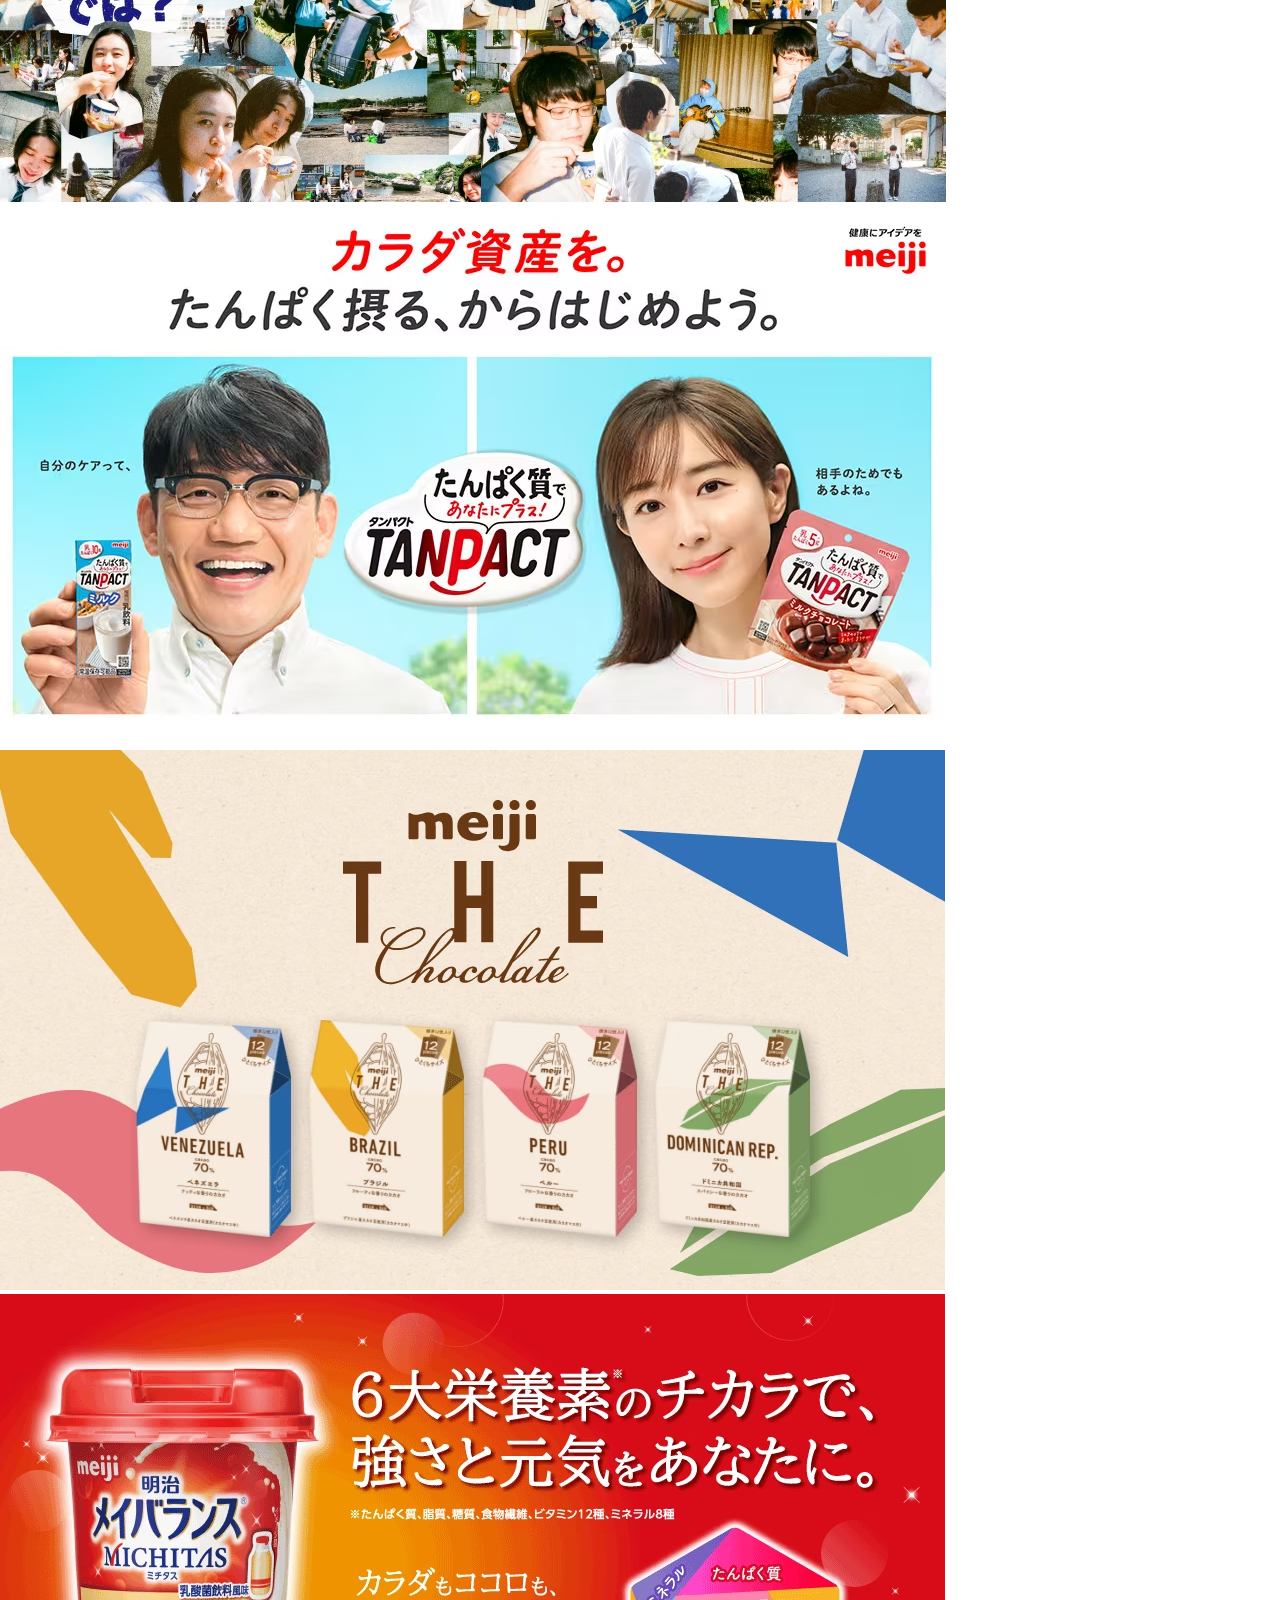
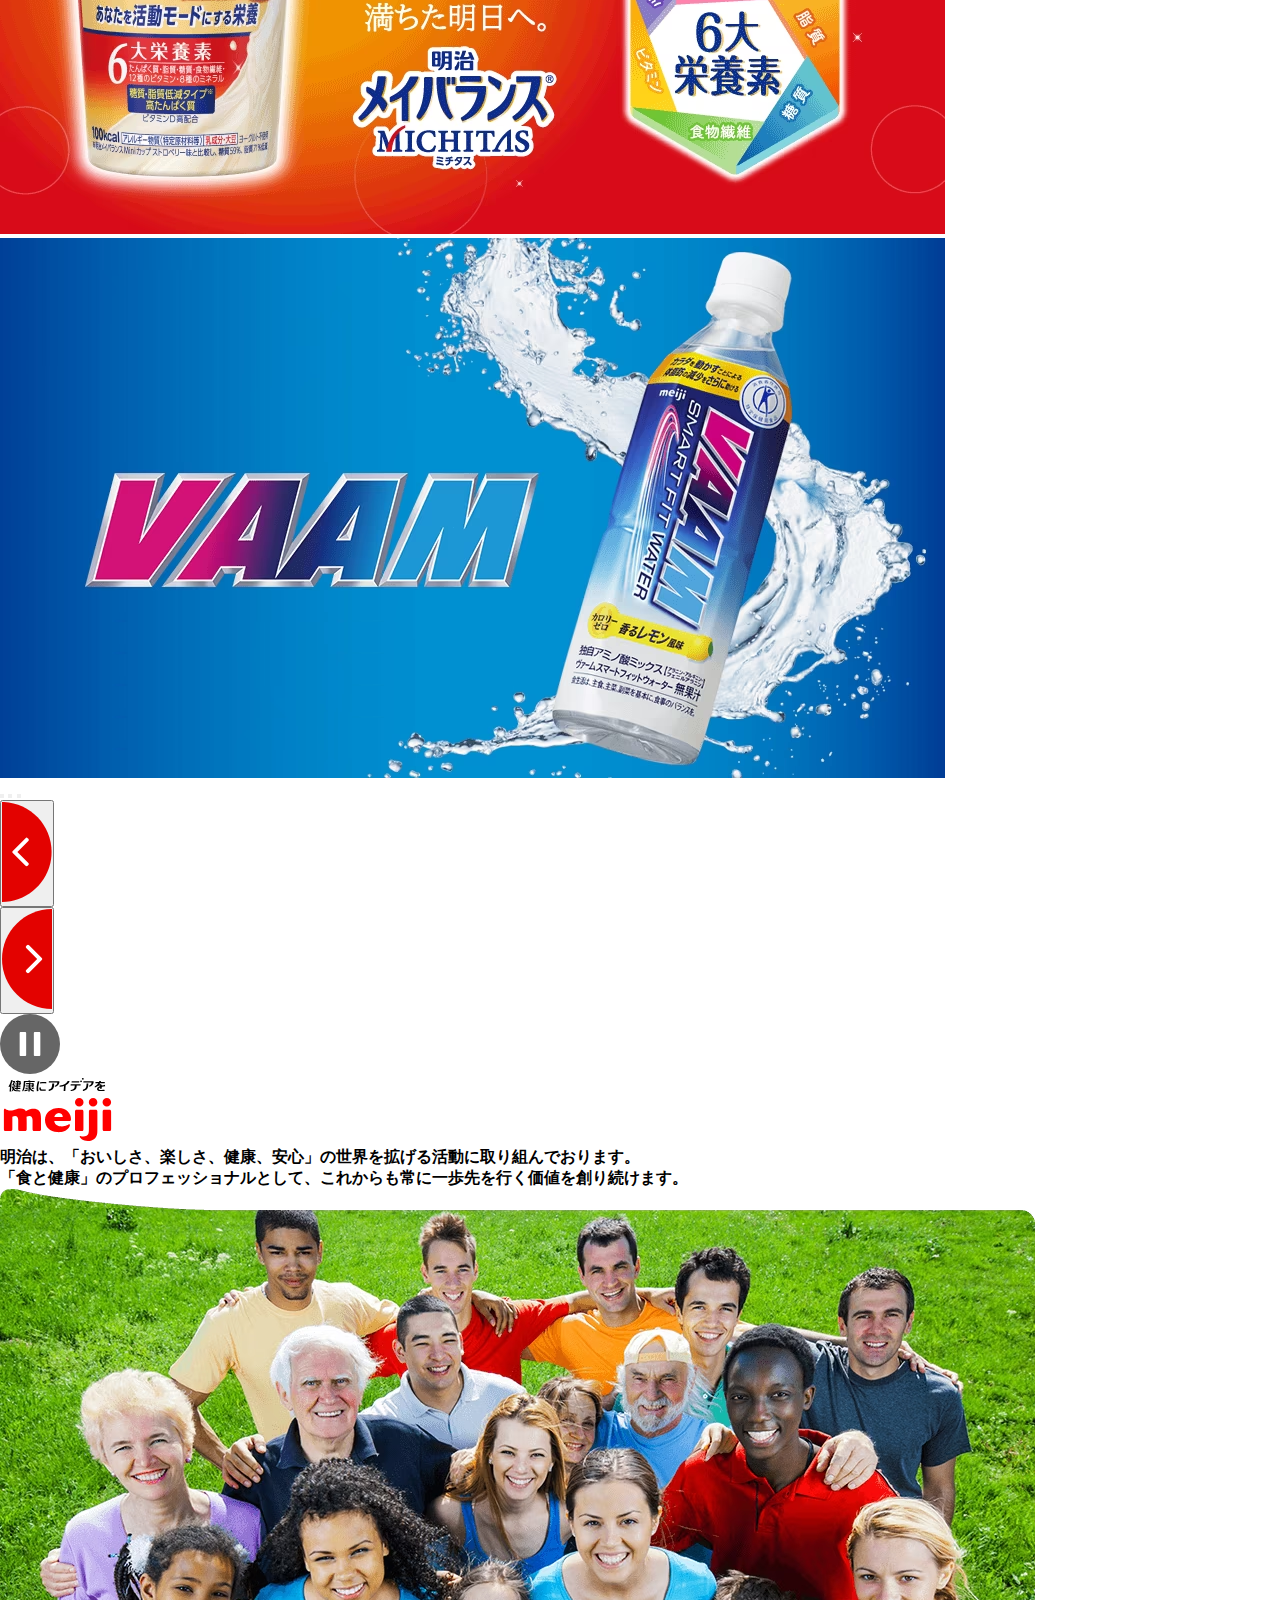
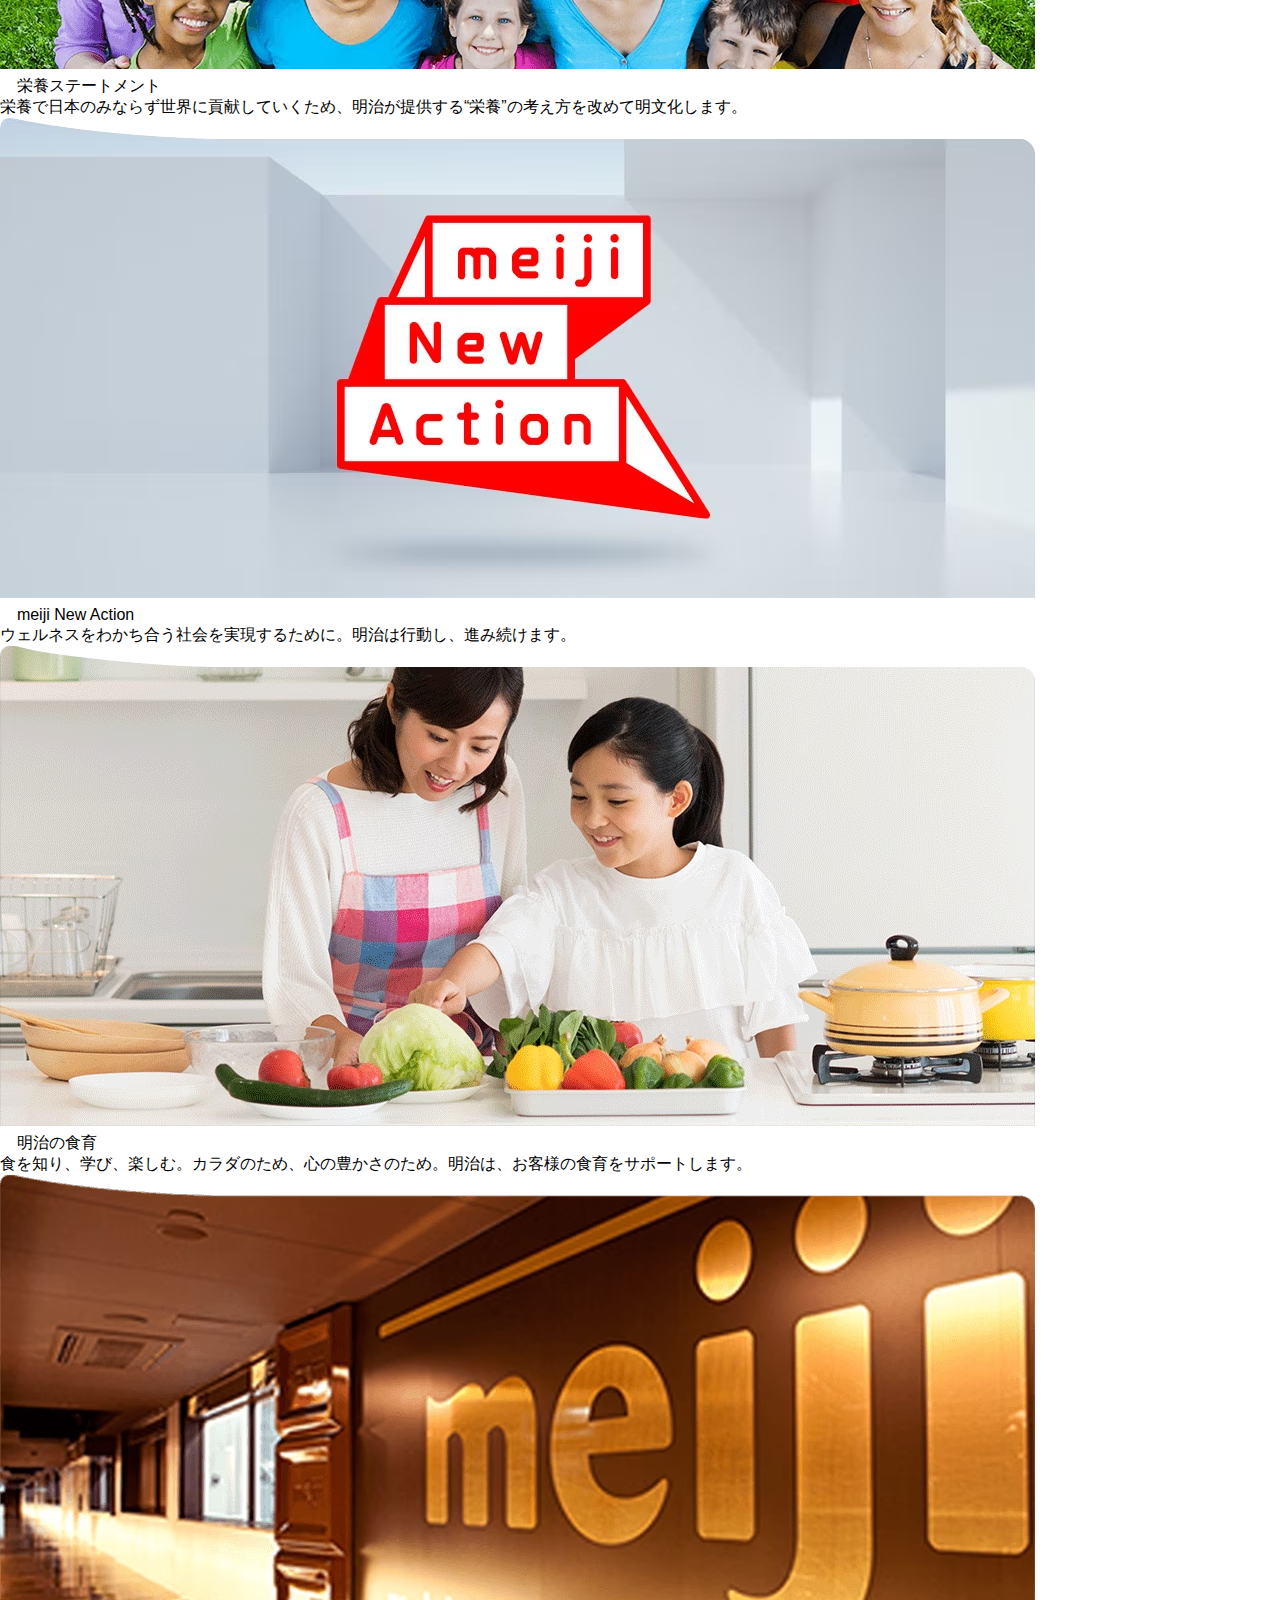
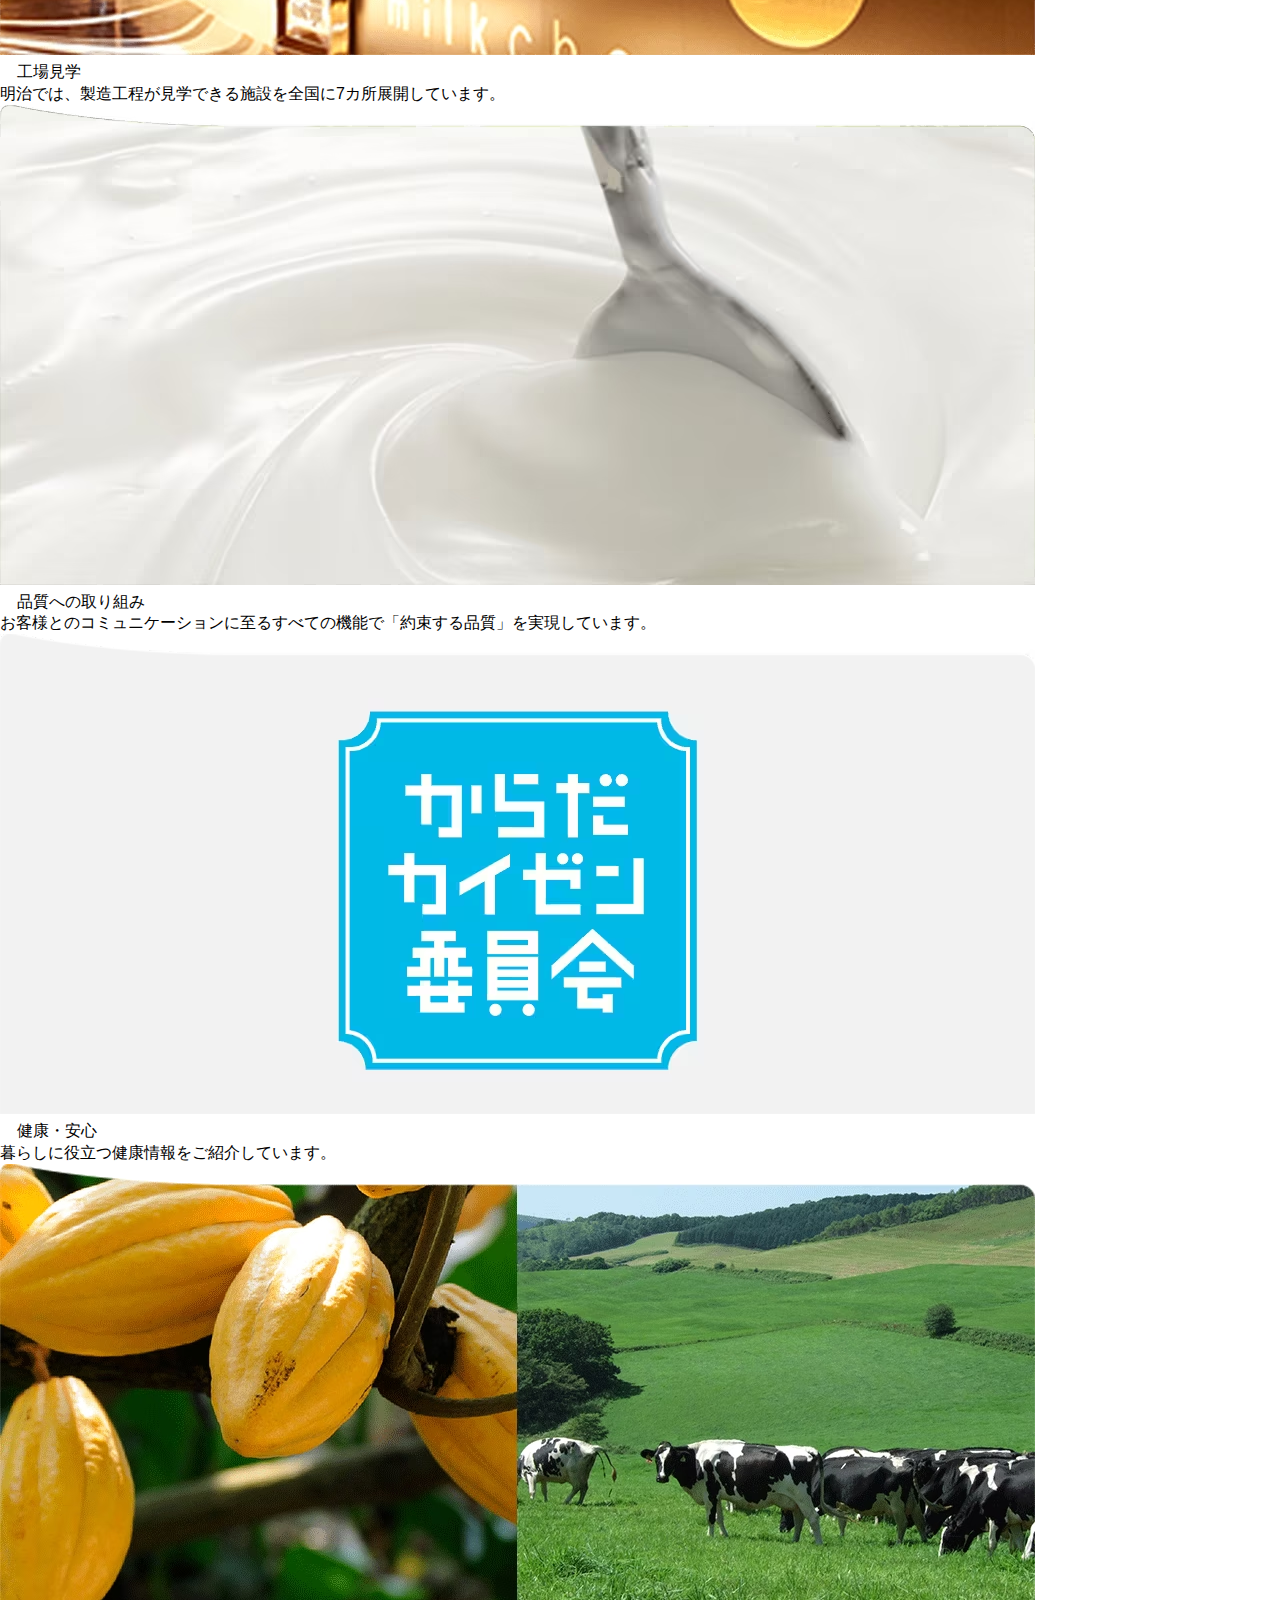
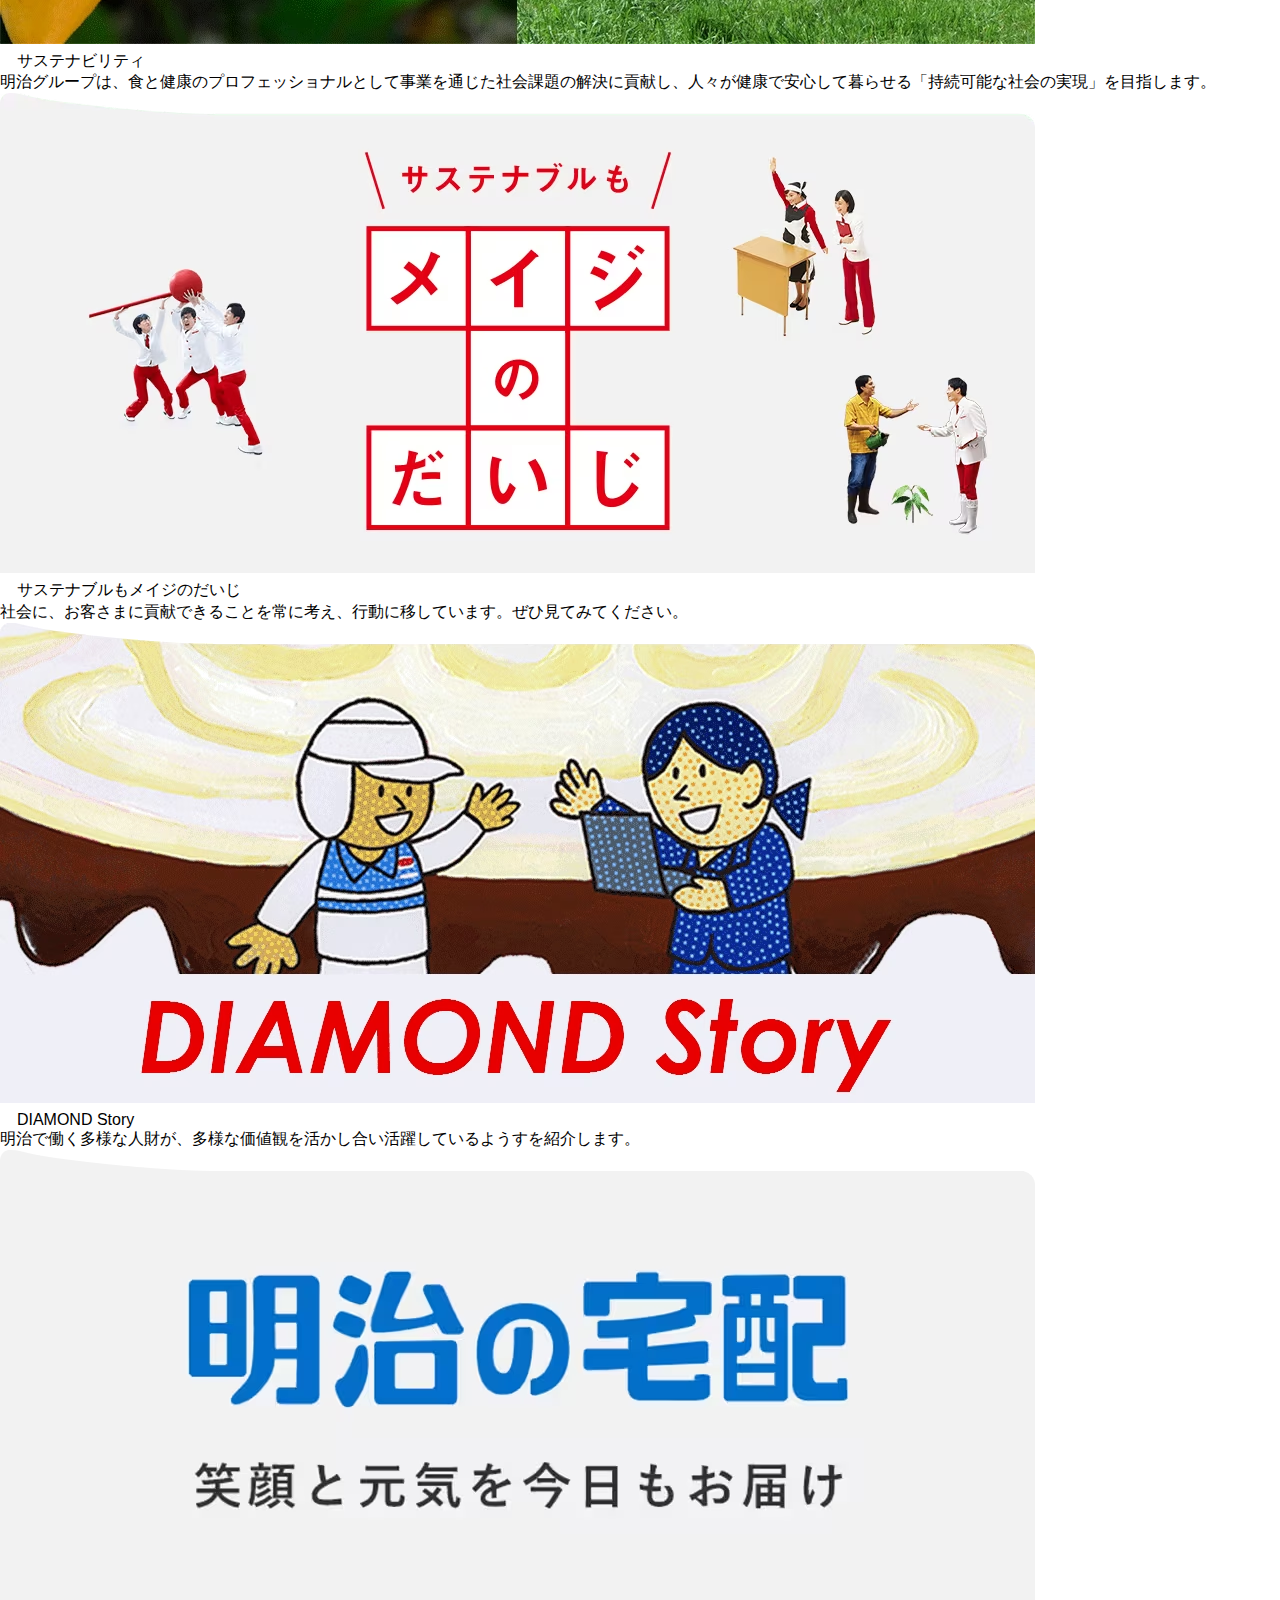
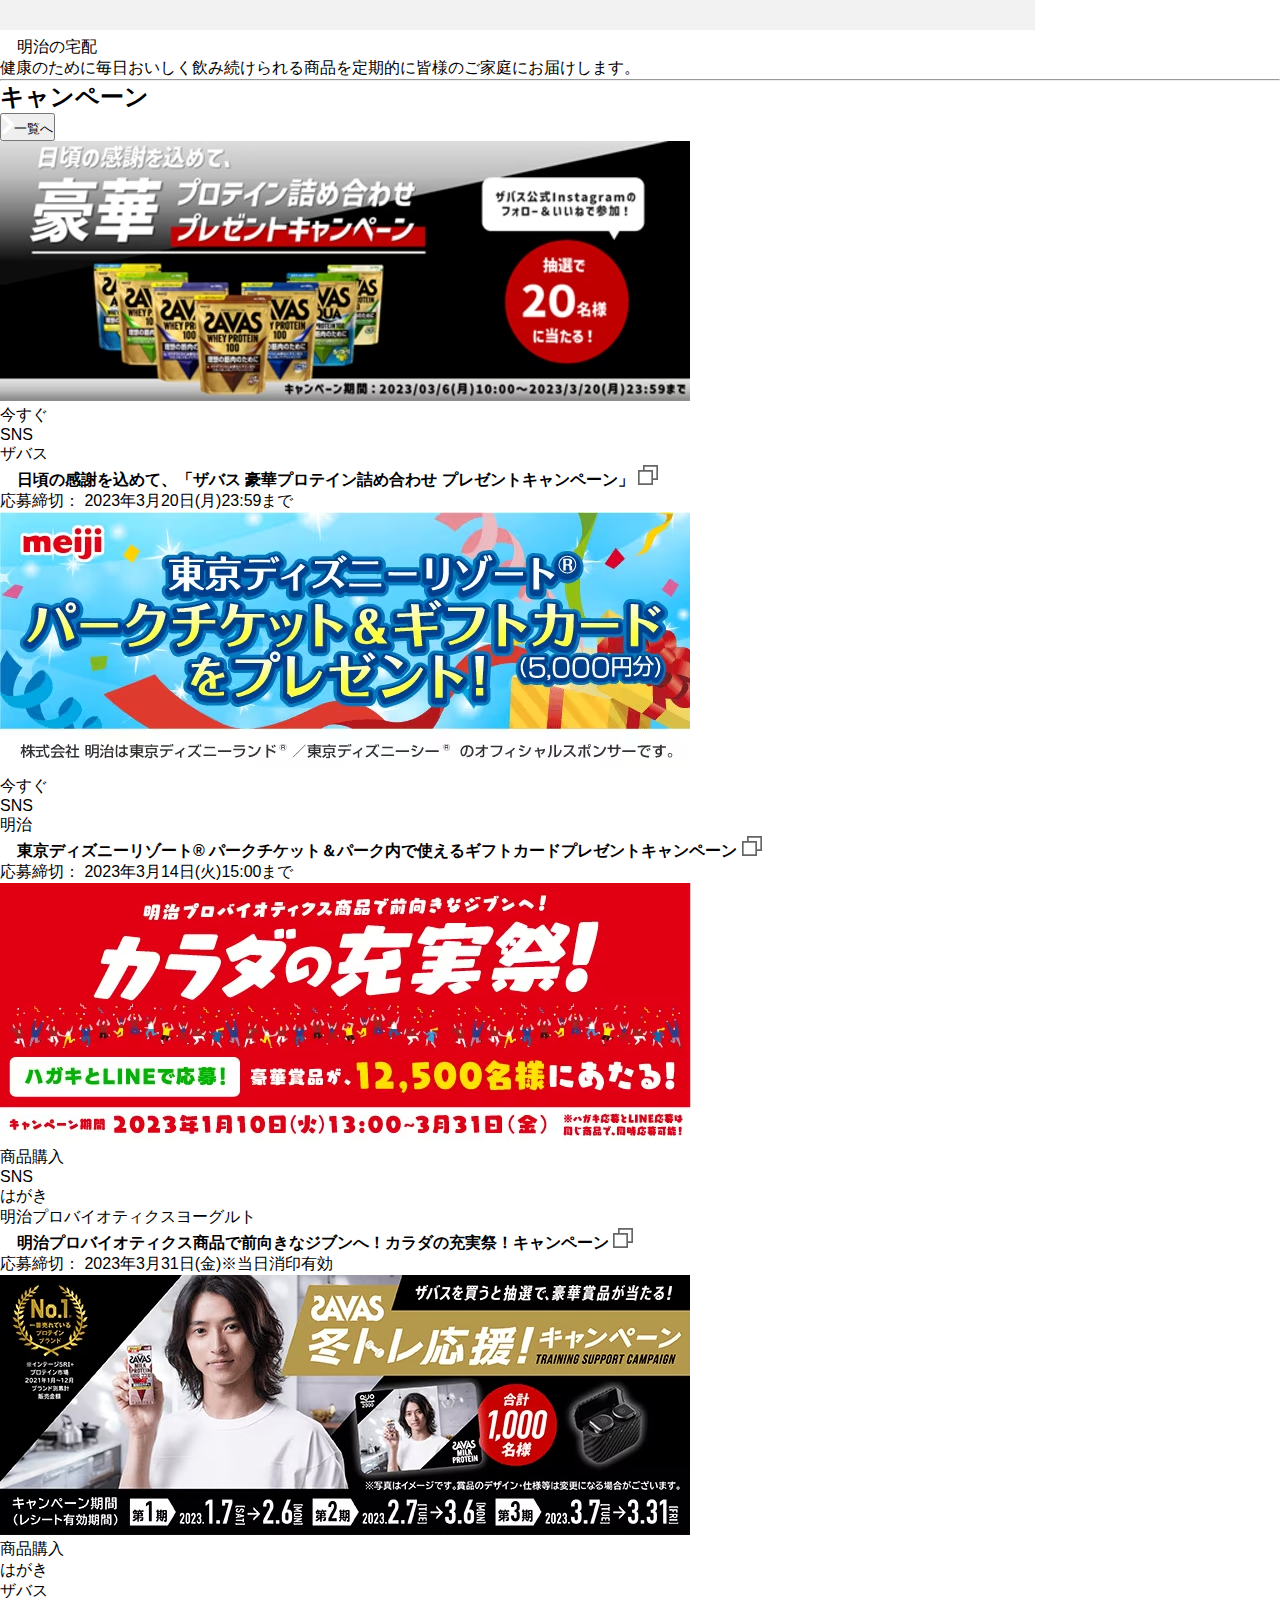
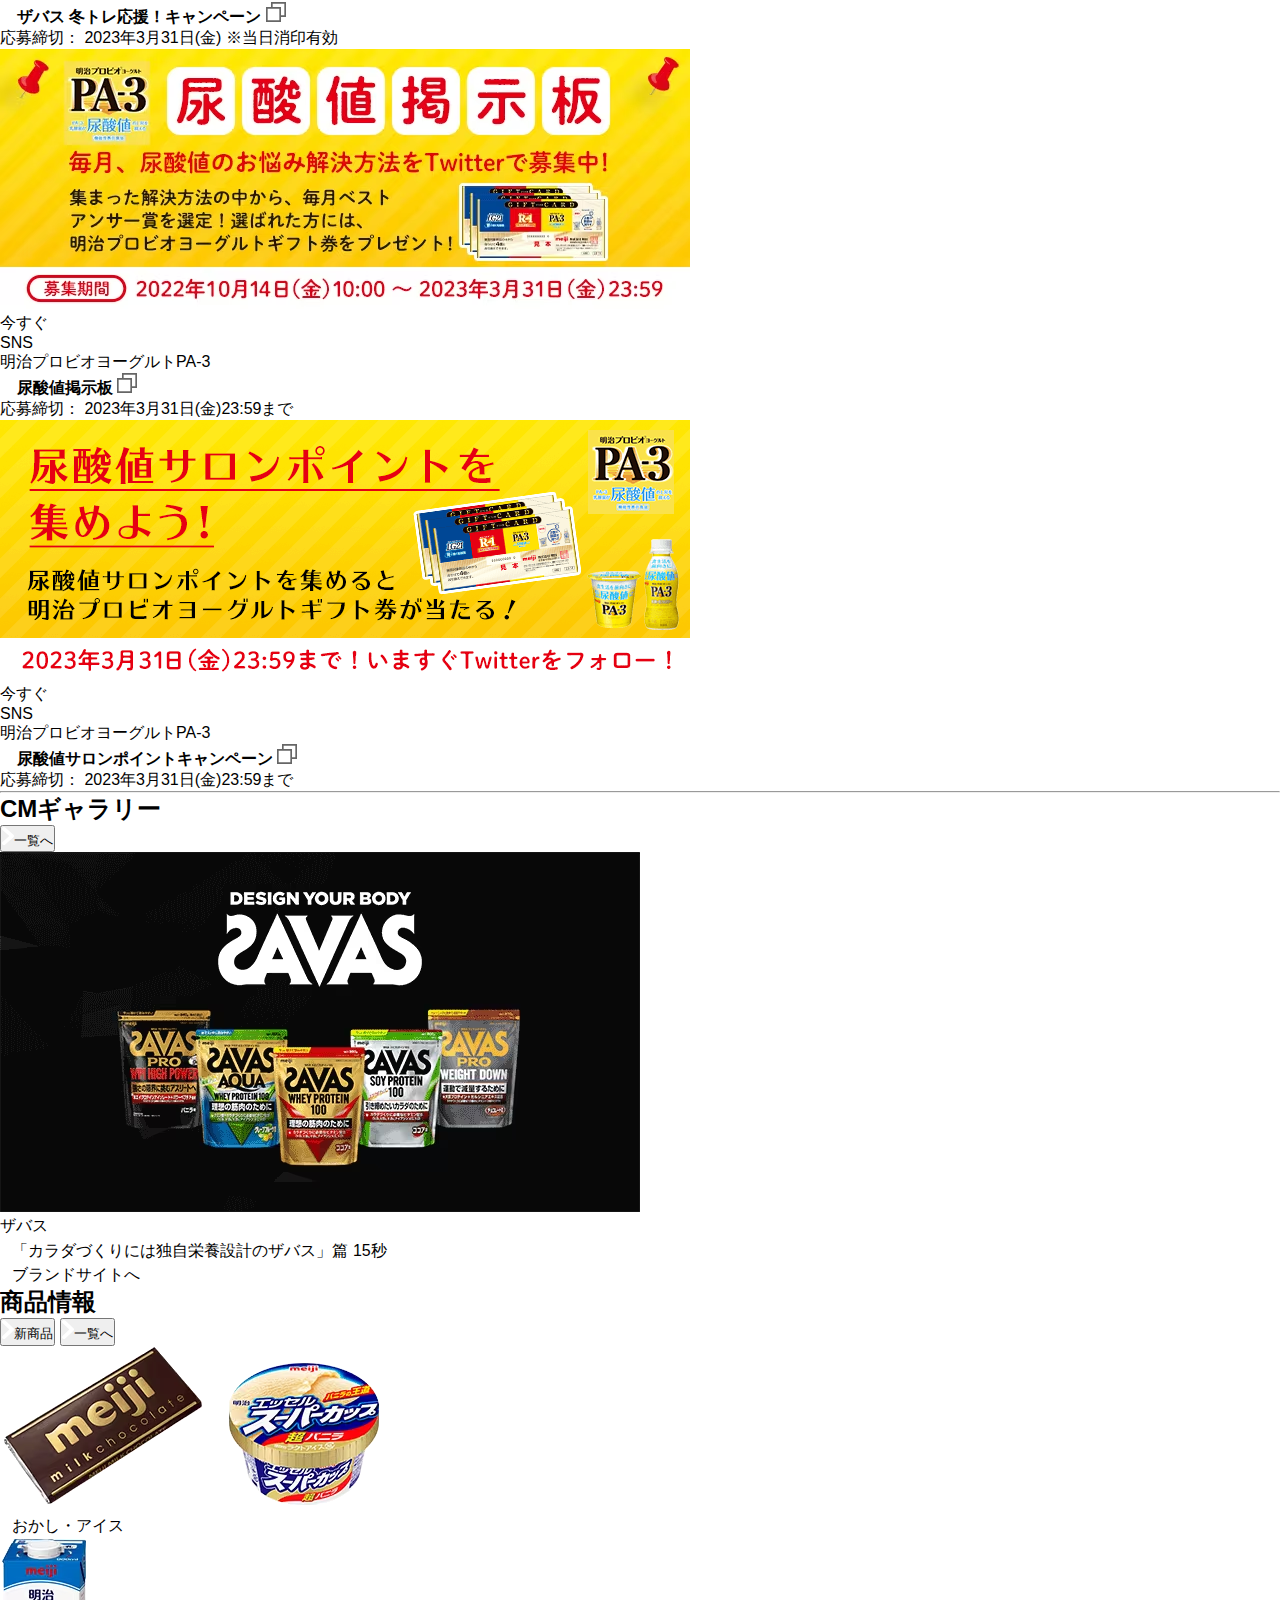
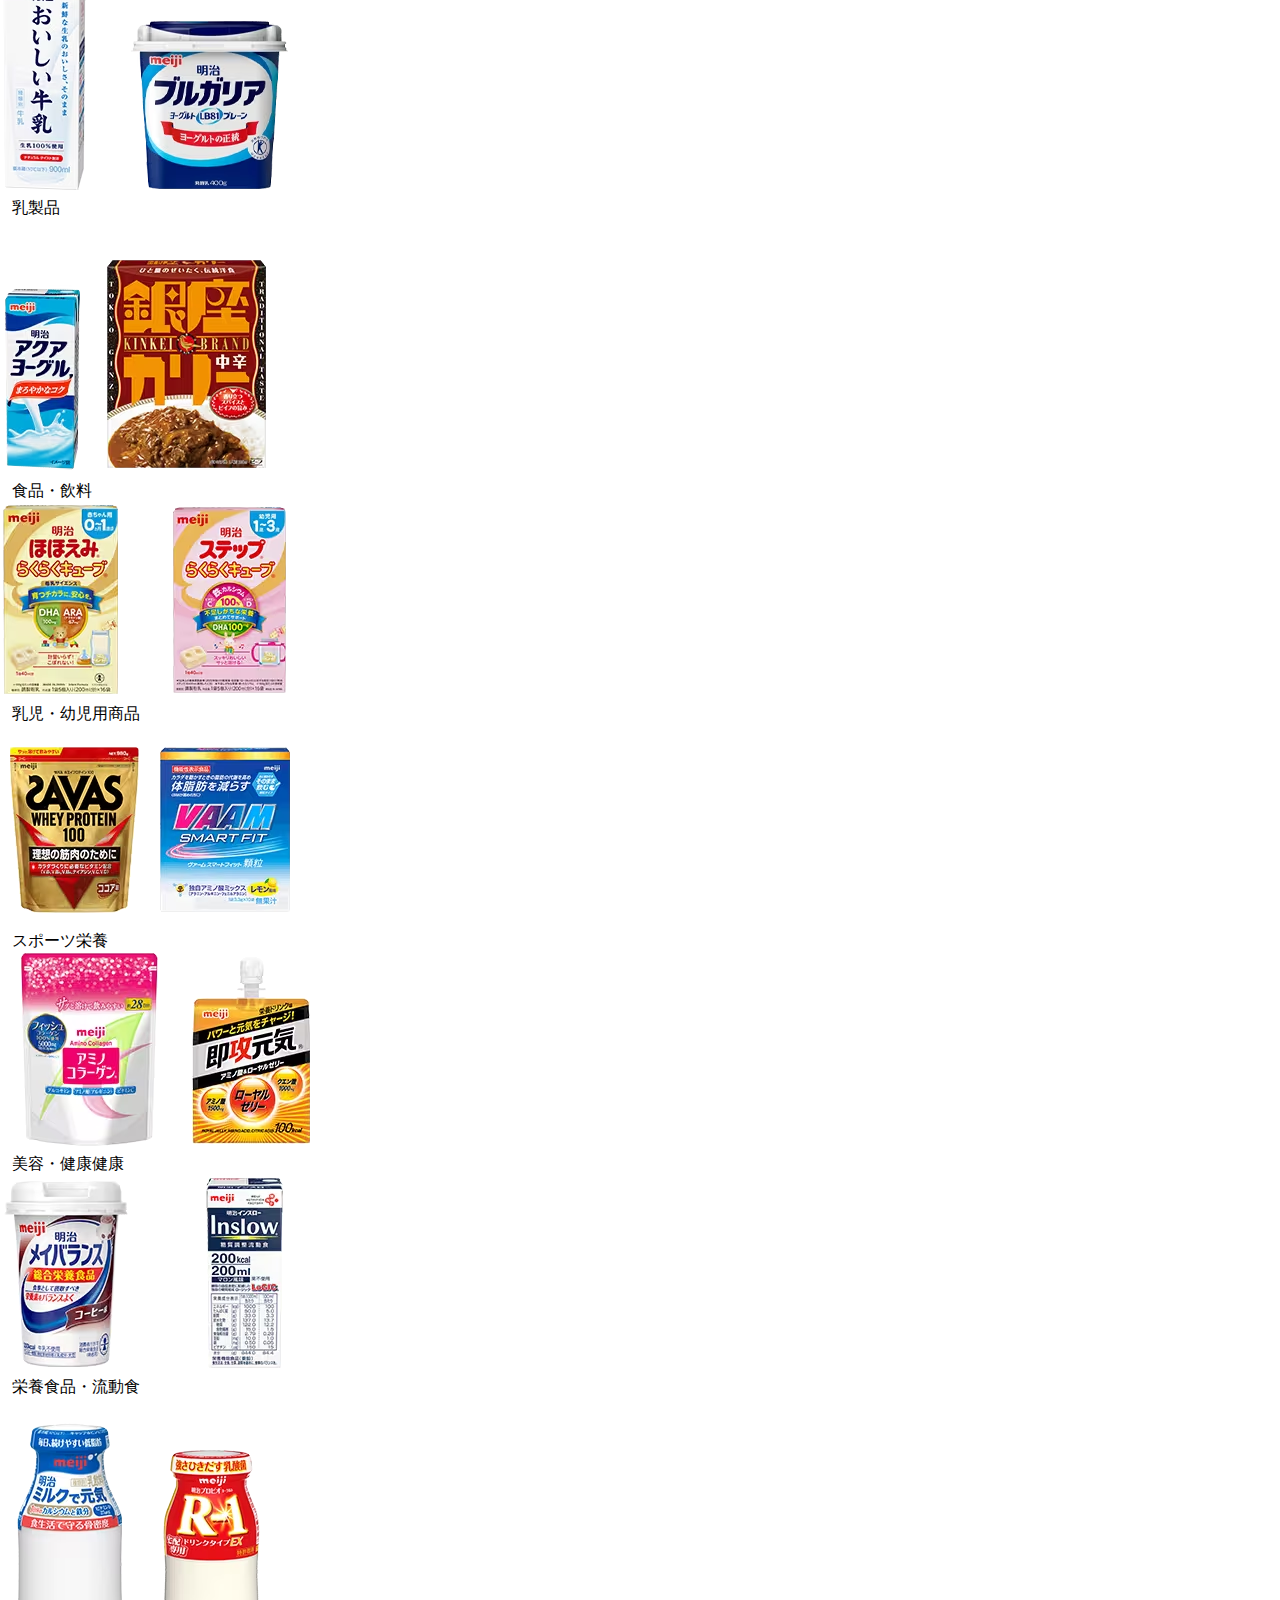
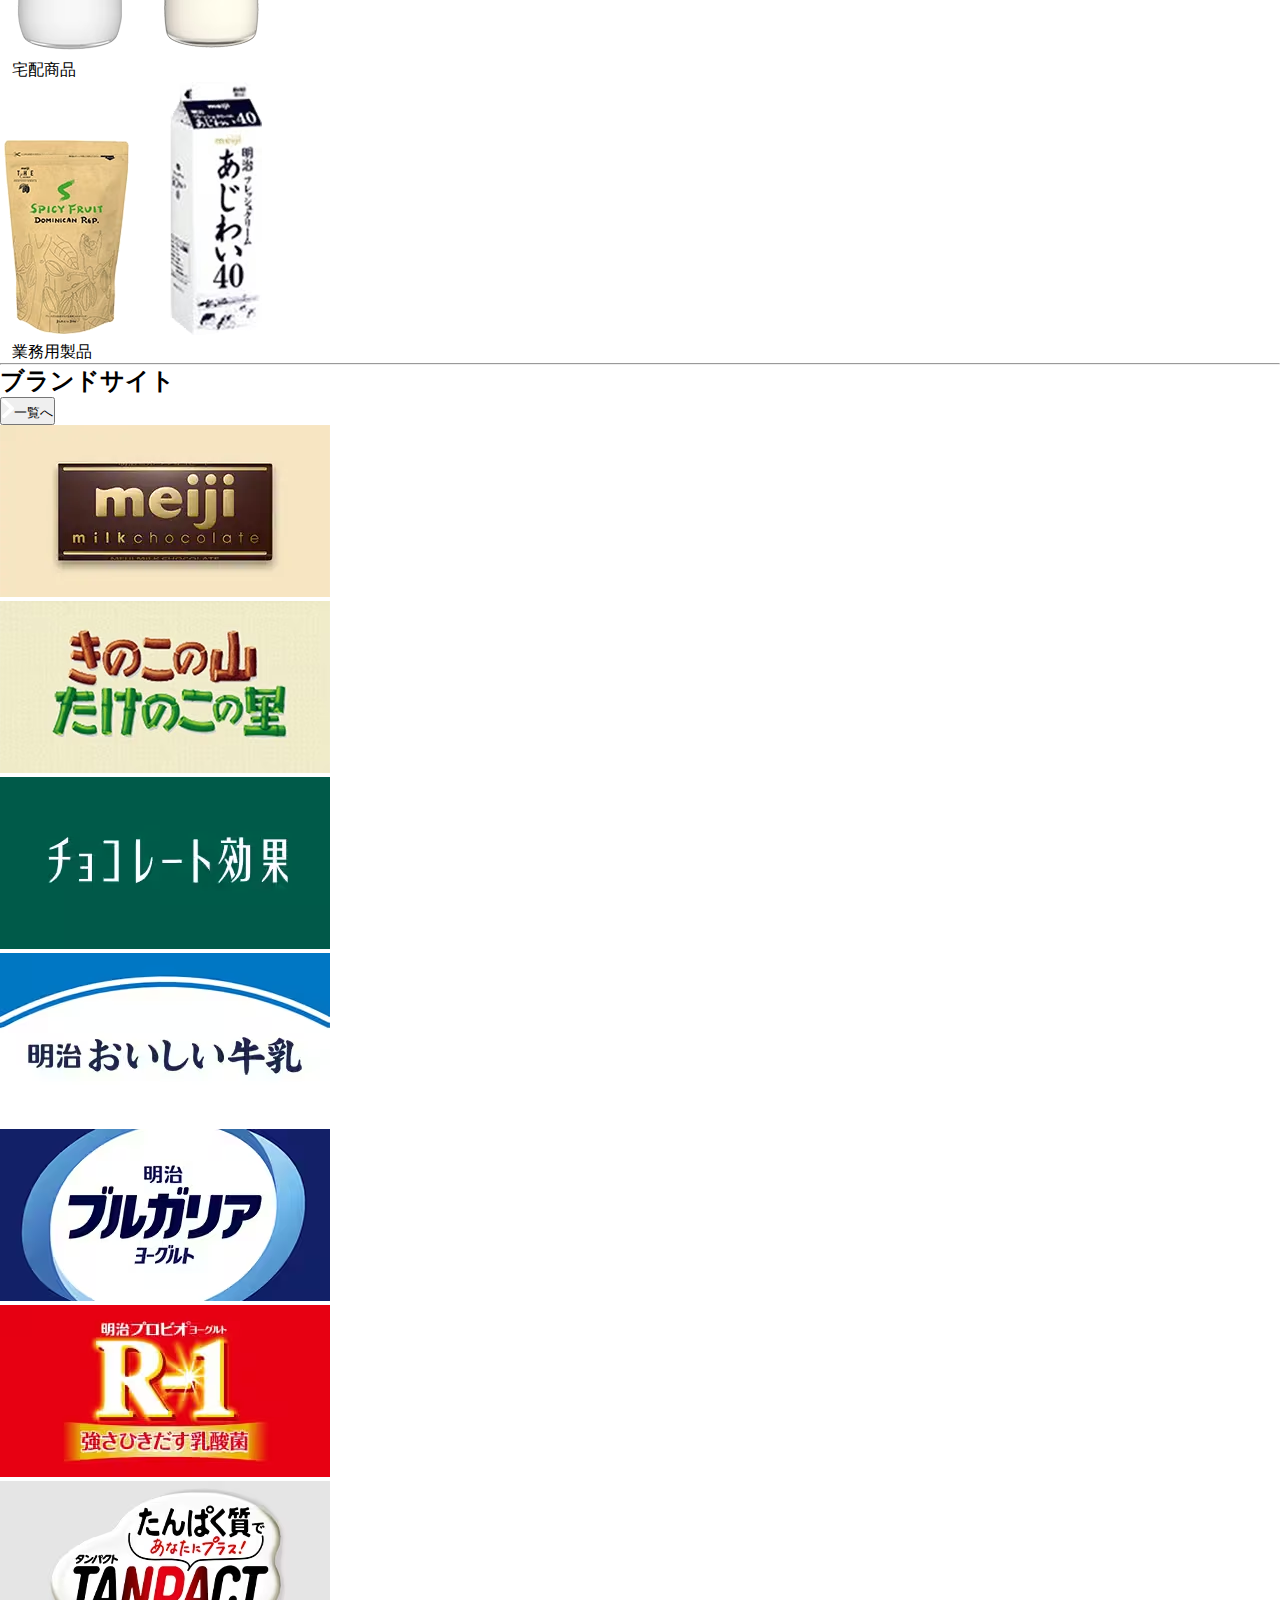
==== commit db00ab40: "CSS: main slideshow" ====
--- a/index_.html
+++ b/index_.html
@@ -58,10 +58,10 @@
                     <div class="header-item3">
                         <nav>
                             <ul>
-                                <li>
+                                <li id="m-product">
                                     <a href="#">商品情報</a>
                                     <div>
-                                        <div class="align-container">
+                                        <div class="align-container m-item-wrap">
                                             <div class="left">
                                                 <ul class="m-title">
                                                     <li><a href="#"><img src="img/angle_right_white.svg" class="m-title-angle">商品情報</a></li>
@@ -70,231 +70,259 @@
                                                     <li>
                                                         <a href="#">
                                                             <img src="img/menu_products.avif" alt="">
-                                                            <p><img src="img/angle_right_red.svg" alt="">おかし・アイス</p>
+                                                            <p><img src="img/angle_right_red.svg" class="angle-red-icon">おかし・アイス</p>
                                                         </a>
                                                     </li>
                                                     <li>
                                                         <a href="#">
                                                             <img src="img/menu_products_02.avif" alt="">
-                                                            <p><img src="img/angle_right_red.svg" alt="">乳製品</p>
+                                                            <p><img src="img/angle_right_red.svg" class="angle-red-icon">乳製品</p>
                                                         </a>
                                                     </li>
                                                     <li>
                                                         <a href="#">
                                                             <img src="img/menu_products_03.avif" alt="">
-                                                            <p><img src="img/angle_right_red.svg" alt="">食品・飲料</p>
+                                                            <p><img src="img/angle_right_red.svg" class="angle-red-icon">食品・飲料</p>
                                                         </a>
                                                     </li>
                                                     <li>
                                                         <a href="#">
                                                             <img src="img/menu_products_04.avif" alt="">
-                                                            <p><img src="img/angle_right_red.svg" alt="">乳児・幼児用商品</p>
+                                                            <p><img src="img/angle_right_red.svg" class="angle-red-icon">乳児・幼児用商品</p>
                                                         </a>
                                                     </li>
                                                     <li>
                                                         <a href="#">
                                                             <img src="img/menu_products_05.avif" alt="">
-                                                            <p><img src="img/angle_right_red.svg" alt="">スポーツ栄養</p>
+                                                            <p><img src="img/angle_right_red.svg" class="angle-red-icon">スポーツ栄養</p>
                                                         </a>
                                                     </li>
                                                     <li>
                                                         <a href="#">
                                                             <img src="img/menu_products_06.avif" alt="">
-                                                            <p><img src="img/angle_right_red.svg" alt="">美容・健康</p>
+                                                            <p><img src="img/angle_right_red.svg" class="angle-red-icon">美容・健康</p>
                                                         </a>
                                                     </li>
                                                     <li>
                                                         <a href="#">
                                                             <img src="img/menu_products_07.webp" alt="">
-                                                            <p><img src="img/angle_right_red.svg" alt="">栄養食品・流動食</p>
+                                                            <p><img src="img/angle_right_red.svg" class="angle-red-icon">栄養食品・流動食</p>
                                                         </a>
                                                     </li>
                                                     <li>
                                                         <a href="#">
                                                             <img src="img/menu_products_09.avif" alt="">
-                                                            <p><img src="img/angle_right_red.svg" alt="">宅配商品</p>
+                                                            <p><img src="img/angle_right_red.svg" class="angle-red-icon">宅配商品</p>
                                                         </a>
                                                     </li>
                                                 </ul>
                                             </div>
                                             <div class="right">
-                                                <ul>
-                                                    <li><a href="#"><img src="img/angle_right_white.svg" alt="">新商品</a></li>
-                                                    <li><a href="#"><img src="img/angle_right_white.svg" alt="">ブランドサイト一覧</a></li>
+                                                <ul class="m-item-type2">
+                                                    <li><a href="#"><img src="img/angle_right_white.svg" class="angle-white-icon">新商品</a></li>
+                                                    <li><a href="#"><img src="img/angle_right_white.svg" class="angle-white-icon">ブランドサイト一覧</a></li>
                                                 </ul>
-                                                <ul>
-                                                    <li><a href="#"><img src="img/angle_right_red.svg" alt="">業務用製品</a></li>
-                                                    <li><a href="#"><img src="img/angle_right_red.svg" alt="">販売終了商品</a></li>
+                                                <ul class="m-item-type3">
+                                                    <li><a href="#"><img src="img/angle_right_red.svg" class="angle-red-icon">業務用製品</a></li>
+                                                    <li><a href="#"><img src="img/angle_right_red.svg" class="angle-red-icon">販売終了商品</a></li>
                                                 </ul>
-                                                <ul>
+                                                <ul class="m-item-type4">
                                                     <li>
                                                         <a href="#">
                                                             <img src="img/menu_products_delivery.avif" alt="">
-                                                            <p><img src="img/angle_right_white.svg" alt="">明治の宅配サービス</p>
+                                                            <p><img src="img/angle_right_white.svg" class="angle-white-icon">明治の宅配サービス</p>
                                                         </a>
                                                     </li>
                                                 </ul>
                                             </div>
                                         </div>
+                                        <div class="close-btn-wrap">
+                                            <button><img src="img/times_gray.svg" alt="">閉じる</button>
+                                        </div>
                                     </div>
                                 </li>
-                                <li>
+                                <li id="m-cm_campaign">
                                     <a href="#">CM・キャンペーン</a>
                                     <div>
-                                        <ul>
-                                            <li>CM・キャンペーン</li>
-                                        </ul>
-                                        <ul>
-                                            <li><a href="#"><img src="img/angle_right_white.svg" alt="">CMギャラリー</a></li>
-                                            <li><a href="#"><img src="img/angle_right_white.svg" alt="">キャンペーン</a></li>
-                                        </ul>
-                                        <ul>
-                                            <li><a href="#"><img src="img/angle_right_red.svg" alt="">提供番組一覧</a></li>
-                                        </ul>
+                                        <div class="m-item-wrap">
+                                            <ul class="m-title">
+                                                <li>CM・キャンペーン</li>
+                                            </ul>
+                                            <ul class="m-item-type2">
+                                                <li><a href="#"><img src="img/angle_right_white.svg" class="angle-white-icon">CMギャラリー</a></li>
+                                                <li><a href="#"><img src="img/angle_right_white.svg" class="angle-white-icon">キャンペーン</a></li>
+                                            </ul>
+                                            <ul class="m-item-type3">
+                                                <li><a href="#"><img src="img/angle_right_red.svg" class="angle-red-icon">提供番組一覧</a></li>
+                                            </ul>
+                                        </div>
+                                        <div class="close-btn-wrap">
+                                            <button><img src="img/times_gray.svg" alt="">閉じる</button>
+                                        </div>
                                     </div>
                                 </li>
-                                <li>
+                                <li id="m-learned">
                                     <a href="#">食を知る・楽しむ</a>
                                     <div>
-                                        <ul>
-                                            <li><a href="#"><img src="img/angle_right_white.svg" alt="">食を知る・楽しむ</a></li>
-                                        </ul>
-                                        <ul>
-                                            <li>
-                                                <a href="#">
-                                                    <img src="img/menu_learned.avif" alt="">
-                                                    <p><img src="img/angle_right_white.svg" alt="">食育</p>
-                                                </a>
-                                            </li>
-                                            <li>
-                                                <a href="#">
-                                                    <img src="img/menu_learned_02.avif" alt="">
-                                                    <p><img src="img/angle_right_white.svg" alt="">レシピ</p>
-                                                </a>
-                                            </li>
-                                            <li>
-                                                <a href="#">
-                                                    <img src="img/menu_learned_03.avif" alt="">
-                                                    <p><img src="img/angle_right_white.svg" alt="">体験・おでかけ</p>
-                                                </a>
-                                            </li>
-                                            <li>
-                                                <a href="#">
-                                                    <img src="img/menu_learned_04.avif" alt="">
-                                                    <p><img src="img/angle_right_white.svg" alt="">健康・安心</p>
-                                                </a>
-                                            </li>
-                                            <li>
-                                                <a href="#">
-                                                    <img src="img/menu_learned_05.avif" alt="">
-                                                    <p><img src="img/angle_right_white.svg" alt="">育児・介護</p>
-                                                </a>
-                                            </li>
-                                            <li>
-                                                <a href="#">
-                                                    <img src="img/menu_learned_06.avif" alt="">
-                                                    <p><img src="img/angle_right_white.svg" alt="">その他</p>
-                                                </a>
-                                            </li>
-                                        </ul>
+                                        <div class="m-item-wrap">
+                                            <ul class="m-title">
+                                                <li><a href="#"><img src="img/angle_right_white.svg" class="m-title-angle">食を知る・楽しむ</a></li>
+                                            </ul>
+                                            <ul class="m-item-type4 m-learned-grid-container">
+                                                <li>
+                                                    <a href="#">
+                                                        <img src="img/menu_learned.avif" alt="">
+                                                        <p><img src="img/angle_right_white.svg" class="angle-white-icon">食育</p>
+                                                    </a>
+                                                </li>
+                                                <li>
+                                                    <a href="#">
+                                                        <img src="img/menu_learned_02.avif" alt="">
+                                                        <p><img src="img/angle_right_white.svg" class="angle-white-icon">レシピ</p>
+                                                    </a>
+                                                </li>
+                                                <li>
+                                                    <a href="#">
+                                                        <img src="img/menu_learned_03.avif" alt="">
+                                                        <p><img src="img/angle_right_white.svg" class="angle-white-icon">体験・おでかけ</p>
+                                                    </a>
+                                                </li>
+                                                <li>
+                                                    <a href="#">
+                                                        <img src="img/menu_learned_04.avif" alt="">
+                                                        <p><img src="img/angle_right_white.svg" class="angle-white-icon">健康・安心</p>
+                                                    </a>
+                                                </li>
+                                                <li>
+                                                    <a href="#">
+                                                        <img src="img/menu_learned_05.avif" alt="">
+                                                        <p><img src="img/angle_right_white.svg" class="angle-white-icon">育児・介護</p>
+                                                    </a>
+                                                </li>
+                                                <li>
+                                                    <a href="#">
+                                                        <img src="img/menu_learned_06.avif" alt="">
+                                                        <p><img src="img/angle_right_white.svg" class="angle-white-icon">その他</p>
+                                                    </a>
+                                                </li>
+                                            </ul>
+                                        </div>
+                                        <div class="close-btn-wrap">
+                                            <button><img src="img/times_gray.svg" alt="">閉じる</button>
+                                        </div>
                                     </div>
                                 </li>
-                                <li>
+                                <li id="m-quality">
                                     <a href="#">品質への取り組み</a>
                                     <div>
-                                        <ul>
-                                            <li><a href="#"><img src="img/angle_right_white.svg" alt="">品質への取り組み</a></li>
-                                        </ul>
-                                        <ul>
-                                            <li>
-                                                <a href="#">
-                                                    <img src="img/menu_quality.avif" alt="">
-                                                    <p><img src="img/angle_right_white.svg" alt="">商品へのこだわり</p>
-                                                </a>
-                                            </li>
-                                            <li>
-                                                <a href="#">
-                                                    <img src="img/menu_quality_02.avif" alt="">
-                                                    <p><img src="img/angle_right_white.svg" alt="">研究開発</p>
-                                                </a>
-                                            </li>
-                                        </ul>
+                                        <div class="m-item-wrap">
+                                            <ul class="m-title">
+                                                <li><a href="#"><img src="img/angle_right_white.svg" class="m-title-angle">品質への取り組み</a></li>
+                                            </ul>
+                                            <ul class="m-item-type4">
+                                                <li>
+                                                    <a href="#">
+                                                        <img src="img/menu_quality.avif" alt="">
+                                                        <p><img src="img/angle_right_white.svg" class="angle-white-icon">商品へのこだわり</p>
+                                                    </a>
+                                                </li>
+                                                <li>
+                                                    <a href="#">
+                                                        <img src="img/menu_quality_02.avif" alt="">
+                                                        <p><img src="img/angle_right_white.svg" class="angle-white-icon">研究開発</p>
+                                                    </a>
+                                                </li>
+                                            </ul>
+                                        </div>
+                                        <div class="close-btn-wrap">
+                                            <button><img src="img/times_gray.svg" alt="">閉じる</button>
+                                        </div>
                                     </div>
                                 </li>
-                                <li>
+                                <li id="m-csr">
                                     <a href="#">サステナビリティ</a>
                                     <div>
-                                        <ul>
-                                            <li><a href="#"><img src="img/angle_right_white.svg" alt="">サステナビリティ</a></li>
-                                        </ul>
-                                        <ul>
-                                            <li>
-                                                <a href="#">
-                                                    <img src="img/menu_csr.avif" alt="">
-                                                    <p>
-                                                        <img src="img/angle_right_white.svg" alt="">健康と安全<img src="img/external_gray.svg" alt="">
-                                                    </p>
-                                                </a>
-                                            </li>
-                                            <li>
-                                                <a href="#">
-                                                    <img src="img/menu_csr_02.avif" alt="">
-                                                    <p>
-                                                        <img src="img/angle_right_white.svg" alt="">環境<img src="img/external_gray.svg" alt="">
-                                                    </p>
-                                                </a>
-                                            </li>
-                                            <li>
-                                                <a href="#">
-                                                    <img src="img/menu_csr_03.avif" alt="">
-                                                    <p>
-                                                        <img src="img/angle_right_white.svg" alt="">人材・人権・社会<img src="img/external_gray.svg" alt="">
-                                                    </p>
-                                                </a>
-                                            </li>
-                                            <li>
-                                                <a href="#">
-                                                    <img src="img/menu_csr_04.avif" alt="">
-                                                    <p>
-                                                        <img src="img/angle_right_white.svg" alt="">原材料調達<img src="img/external_gray.svg" alt="">
-                                                    </p>
-                                                </a>
-                                            </li>
-                                        </ul>
-                                        <ul>
-                                            <li><a href="#"><img src="img/angle_right_red.svg" alt="">サステナブルもメイジのだいじ</a></li>
-                                            <li><a href="#"><img src="img/angle_right_red.svg" alt="">meiji New Action</a></li>
-                                        </ul>
-                                        <ul>
-                                            <li><a href="#"><img src="img/angle_right_red.svg" alt="">明治グループのサステナビリティ<img src="img/external_gray.svg" alt=""></a> </li>
-                                            <li><a href="#"><img src="img/angle_right_red.svg" alt="">コーポレート・ガバナンス<img src="img/external_gray.svg" alt=""></a></li>
-                                            <li><a href="#"><img src="img/angle_right_red.svg" alt="">ポリシー・宣言<img src="img/external_gray.svg" alt=""></a></li>
-                                        </ul>
+                                        <div class="m-item-wrap">
+                                            <ul class="m-title">
+                                                <li><a href="#"><img src="img/angle_right_white.svg" class="m-title-angle">サステナビリティ</a></li>
+                                            </ul>
+                                            <ul class="m-item-type5 m-quality-grid-container">
+                                                <li>
+                                                    <a href="#">
+                                                        <img src="img/menu_csr.avif" alt="">
+                                                        <p>
+                                                            <img src="img/angle_right_white.svg" class="angle-white-icon">健康と安全<img src="img/external_gray.svg" class="external-site-icon">
+                                                        </p>
+                                                    </a>
+                                                </li>
+                                                <li>
+                                                    <a href="#">
+                                                        <img src="img/menu_csr_02.avif" alt="">
+                                                        <p>
+                                                            <img src="img/angle_right_white.svg" class="angle-white-icon">環境<img src="img/external_gray.svg" class="external-site-icon">
+                                                        </p>
+                                                    </a>
+                                                </li>
+                                                <li>
+                                                    <a href="#">
+                                                        <img src="img/menu_csr_03.avif" alt="">
+                                                        <p>
+                                                            <img src="img/angle_right_white.svg" class="angle-white-icon">人材・人権・社会<img src="img/external_gray.svg" class="external-site-icon">
+                                                        </p>
+                                                    </a>
+                                                </li>
+                                                <li>
+                                                    <a href="#">
+                                                        <img src="img/menu_csr_04.avif" alt="">
+                                                        <p>
+                                                            <img src="img/angle_right_white.svg" class="angle-white-icon">原材料調達<img src="img/external_gray.svg" class="external-site-icon">
+                                                        </p>
+                                                    </a>
+                                                </li>
+                                            </ul>
+                                            <ul class="m-item-type3">
+                                                <li><a href="#"><img src="img/angle_right_red.svg" class="angle-red-icon">サステナブルもメイジのだいじ</a></li>
+                                                <li><a href="#"><img src="img/angle_right_red.svg" class="angle-red-icon">meiji New Action</a></li>
+                                            </ul>
+                                            <ul class="m-item-type3">
+                                                <li><a href="#"><img src="img/angle_right_red.svg" class="angle-red-icon">明治グループのサステナビリティ<img src="img/external_gray.svg" class="external-site-icon"></a> </li>
+                                                <li><a href="#"><img src="img/angle_right_red.svg" class="angle-red-icon">コーポレート・ガバナンス<img src="img/external_gray.svg" class="external-site-icon"></a></li>
+                                                <li><a href="#"><img src="img/angle_right_red.svg" class="angle-red-icon">ポリシー・宣言<img src="img/external_gray.svg" class="external-site-icon"></a></li>
+                                            </ul>
+                                        </div>
+                                        <div class="close-btn-wrap">
+                                            <button><img src="img/times_gray.svg" alt="">閉じる</button>
+                                        </div>
                                     </div>
                                 </li>
-                                <li>
+                                <li id="m-support">
                                     <a href="#">お客様サポート</a>
                                     <div>
-                                        <ul>
-                                            <li><a href="#"><img src="img/angle_right_white.svg" alt="">お客様サポート</a></li>
-                                        </ul>
-                                        <ul>
-                                            <li><a href="#"><img src="img/angle_right_white.svg" alt="">お問い合わせ</a></li>
-                                            <li><a href="#"><img src="img/angle_right_white.svg" alt="">Q&Aよくあるご質問<img src="img/external_gray.svg" alt=""></a></li>
-                                            <li><a href="#"><img src="img/angle_right_white.svg" alt="">お客様の声を活かしました</a></li>
-                                        </ul>
-                                        <ul>
-                                            <li>
-                                                <a href="#">
-                                                    <img src="img/menu_baby_clinic.avif" alt="">
-                                                    <p><img src="img/angle_right_white.svg" alt="">明治 赤ちゃん相談室</p>
-                                                </a>
-                                            </li>
-                                        </ul>
-                                        <ul>
-                                            <li><a href="#"><img src="img/angle_right_red.svg" alt="">お客様応対基本方針と行動指針</a></li>
-                                            <li><a href="#"><img src="img/angle_right_red.svg" alt="">お問合せ応対における個人情報の取扱いについて</a></li>
-                                        </ul>
+                                        <div class="m-item-wrap">
+                                            <ul class="m-title">
+                                                <li><a href="#"><img src="img/angle_right_white.svg" class="m-title-angle">お客様サポート</a></li>
+                                            </ul>
+                                            <ul class="m-item-type2">
+                                                <li><a href="#"><img src="img/angle_right_white.svg" class="angle-white-icon">お問い合わせ</a></li>
+                                                <li><a href="#"><img src="img/angle_right_white.svg" class="angle-white-icon">Q&Aよくあるご質問<img src="img/external_gray.svg" class="external-site-icon"></a></li>
+                                                <li><a href="#"><img src="img/angle_right_white.svg" class="angle-white-icon">お客様の声を活かしました</a></li>
+                                            </ul>
+                                            <ul class="m-item-type4">
+                                                <li>
+                                                    <a href="#">
+                                                        <img src="img/menu_baby_clinic.avif" alt="">
+                                                        <p><img src="img/angle_right_white.svg" class="angle-white-icon">明治 赤ちゃん相談室</p>
+                                                    </a>
+                                                </li>
+                                            </ul>
+                                            <ul class="m-item-type3">
+                                                <li><a href="#"><img src="img/angle_right_red.svg" class="angle-red-icon">お客様応対基本方針と行動指針</a></li>
+                                                <li><a href="#"><img src="img/angle_right_red.svg" class="angle-red-icon">お問合せ応対における個人情報の取扱いについて</a></li>
+                                            </ul>
+                                        </div>
+                                        <div class="close-btn-wrap">
+                                            <button><img src="img/times_gray.svg" alt="">閉じる</button>
+                                        </div>
                                     </div>
                                 </li>
                             </ul>
@@ -311,25 +339,23 @@
         <div class="main-cotainer">
             <!-- main slide -->
             <div class="main-item1">
-                <div class="main-item1-inner">
-                    <!-- main visual slide -->
-                    <div>
-                        <ul>
-                            <li><img src="img/img.avif" alt=""></li>
-                            <li><a href="#"><img src="img/img_07.avif" alt=""></a></li>
-                            <li><a href="#"><img src="img/img_08.avif" alt=""></a></li>
-                            <li><img src="img/img.avif" alt=""></li>
-                            <li><img src="img/img_02.avif" alt=""></li>
-                            <li><img src="img/img_03.avif" alt=""></li>
-                            <li><img src="img/img_05.avif" alt=""></li>
-                        </ul>
-                    </div>
-                    <!-- slide button -->
-                    <div>
-                        <button>
-                            <img src="img/pause.svg" alt="">
-                        </button>
-                    </div>
+                <!-- main visual slide -->
+                <div class="slide-container">
+                    <ul class="slide">
+                        <li class="slide-item"><img src="img/img.avif" alt=""></li>
+                        <li class="slide-item"><a href="#"><img src="img/img_07.avif" alt=""></a></li>
+                        <li class="slide-item"><a href="#"><img src="img/img_08.avif" alt=""></a></li>
+                        <li class="slide-item"><img src="img/img.avif" alt=""></li>
+                        <li class="slide-item"><img src="img/img_02.avif" alt=""></li>
+                        <li class="slide-item"><img src="img/img_03.avif" alt=""></li>
+                        <li class="slide-item"><img src="img/img_05.avif" alt=""></li>
+                    </ul>
+                </div>
+                <!-- slide button -->
+                <div class="slide-button">
+                    <button>
+                        <img src="img/pause.svg" alt="">
+                    </button>
                 </div>
             </div>
             <!-- wave image -->
@@ -1147,5 +1173,6 @@
         </div>
         <!-- //footer-container -->
     </footer>
+    <script src="script.js"></script>
 </body>
 </html>--- a/css/style_.css
+++ b/css/style_.css
@@ -4,48 +4,108 @@
 ul { list-style: none; }
 a { text-decoration: none; color: black; }
 
+/* public icon css */
 .external-site-icon { width: 12px; height: 12px; margin-left: 10px; }
+.angle-white-icon { width: 22px; height: 22px; border-radius: 11px; background-color: #e30200; padding: 5px; }
+.angle-red-icon { width: 8px; height: 12px; }
+img.m-title-angle { width: 22px; height: 22px; background-color: #e30200; border-radius: 22px; padding: 5px; margin-right: 10px; }
 
 /* header css */
 header { border-bottom: 1px solid #dfdacb; }
 .header-container { width: 100%; height: 100px; }
 .header-inner { width: 100%; height: 100%; max-width: 1600px; margin: 0 auto; display: flex; justify-content: space-between; }
+/* logo css */
 .header-item1 { margin-left: 30px; }
 .header-item1 > h1 > a { line-height: 100px; }
 .header-item1 > h1 > a > img { vertical-align: middle; }
 .header-item-container { margin-top: 10px; }
+/* sub nav css */
 .header-item2 { margin-bottom: 16px; line-height: 30px; }
 .header-item2 > ul { display: flex; justify-content: flex-end; }
 .header-item2 > ul > li { padding: 0 14px; vertical-align: middle; }
 .header-item2 > ul > li > a { font-size: 13px; font-weight: 400; margin-top: 20px; }
+/* search(sub nav) css */
 #search-box { width: 240px; height: 30px; border-radius: 5px; border: 1px solid #dfdacb; }
 #search-box::placeholder { padding-left: 10px; }
 #search-btn { border: none; background: none; position: relative; left: -33px; top: 4px; }
 #search-btn > img { width: 17px; height: 17px; }
-.header-item3 { }
-.header-item3 > nav > ul { display: flex; justify-content: flex-end; margin-right: 25px;}
+/* global nav css */
+.header-item3 > nav > ul { display: flex; justify-content: flex-end; margin-right: 25px; }
 .header-item3 > nav > ul > li { width: 180px; padding-bottom: 16px; text-align: center; }
 .header-item3 > nav > ul > li > a { font-size: 15px; }
-.header-item3 > nav > ul > li > div { display: none; position: absolute; }
-.header-item3 > nav > ul > li:hover { border-bottom: 5px solid red;}
-.header-item3 > nav > ul > li:hover > div { display: block; left: 0; right: 0; top: 100px; background-color: #fff; border-top: 1px solid #dfdacb;}
-.align-container { display: flex; justify-content: center; padding-top: 45px;}
-.align-container .left { text-align: left; }
-ul.m-product-grid-container { display: grid; grid-template-columns: 240px 240px 240px; grid-template-rows: 145px 145px 145px; gap: 22px;}
-ul.m-product-grid-container > li { border: 1px solid #dfdacb; border-radius: 10px; }
-ul.m-product-grid-container li:nth-of-type(1) { grid-column: 1 / 2; grid-row: 1 / 2; }
-ul.m-product-grid-container li:nth-of-type(2) { grid-column: 2 / 3; grid-row: 1 / 2; }
-ul.m-product-grid-container li:nth-of-type(3) { grid-column: 3 / 4; grid-row: 1 / 2; }
-ul.m-product-grid-container li:nth-of-type(4) { grid-column: 1 / 2; grid-row: 2 / 3; }
-ul.m-product-grid-container li:nth-of-type(5) { grid-column: 2 / 3; grid-row: 2 / 3; }
-ul.m-product-grid-container li:nth-of-type(6) { grid-column: 3 / 4; grid-row: 2 / 3; }
-ul.m-product-grid-container li:nth-of-type(7) { grid-column: 1 / 2; grid-row: 3 / 4; }
-ul.m-product-grid-container li:nth-of-type(8) { grid-column: 2 / 3; grid-row: 3 / 4; }
-img.m-title-angle { width: 22px; height: 22px; background-color: red; border-radius: 22px; padding: 3px; margin-right: 10px; }
-.m-title > li > a { font-size: 24px; font-weight: 600;}
+.header-item3 > nav > ul > li > div { display: none; position: absolute; overflow: hidden; background-color: #fff; }
+.header-item3 > nav > ul > li:hover { border-bottom: 5px solid #e30200; }
+.header-item3 > nav > ul > li:hover > div { display: block;  left: 0; right: 0; top: 100px; border-top: 1px solid #dfdacb; box-shadow: 0px 8px 10px  rgba(0.2, 0.2, 0.2, 0.3); }
+.align-container { display: flex; justify-content: center; padding-top: 42px;}
+.align-container .left { text-align: left; margin-right: 60px; }
+ul.m-product-grid-container { display: grid; grid-template-columns: 240px 240px 240px; grid-template-rows: 145px 145px 145px; gap: 22px; }
+ul.m-product-grid-container > li { border: 1px solid #dfdacb; border-radius: 10px; text-align: center; }
+ul.m-product-grid-container > li:nth-of-type(1) { grid-column: 1 / 2; grid-row: 1 / 2; }
+ul.m-product-grid-container > li:nth-of-type(2) { grid-column: 2 / 3; grid-row: 1 / 2; }
+ul.m-product-grid-container > li:nth-of-type(3) { grid-column: 3 / 4; grid-row: 1 / 2; }
+ul.m-product-grid-container > li:nth-of-type(4) { grid-column: 1 / 2; grid-row: 2 / 3; }
+ul.m-product-grid-container > li:nth-of-type(5) { grid-column: 2 / 3; grid-row: 2 / 3; }
+ul.m-product-grid-container > li:nth-of-type(6) { grid-column: 3 / 4; grid-row: 2 / 3; }
+ul.m-product-grid-container > li:nth-of-type(7) { grid-column: 1 / 2; grid-row: 3 / 4; }
+ul.m-product-grid-container > li:nth-of-type(8) { grid-column: 2 / 3; grid-row: 3 / 4; }
+ul.m-product-grid-container > li > a { display: inline-block; width: 240px; height: 145px; }
+ul.m-product-grid-container > li > a > img { width: 150px; height: 100px; object-fit: contain; padding-top: 5px; }
+ul.m-product-grid-container > li > a > p { font-size: 16px; font-weight: 700; text-align: center; }
+ul.m-product-grid-container > li > a > p > img { margin-right: 12px; }
+
+.align-container .right { display: flex; flex-direction: column; justify-content: space-between; }
+.m-item-wrap { width: 1200px; margin: 0 auto; text-align: left; }
+.m-item-wrap a:hover { text-decoration: underline; }
+.m-item-wrap > .m-title { padding-top: 45px; }
+.m-title { margin-bottom: 25px; }
+.m-title > li { font-size: 24px; font-weight: 600;}
+
+/* main nav item type2 css */
+.m-item-type2 > li { border: 1px solid #dfdacb; border-radius: 10px; background-color: #fff; }
+.m-item-type2 > li > a { display: inline-block; width: 370px; height: 65px; text-align: center; font-size: 18px; font-weight: 700; vertical-align: middle; line-height: 65px; }
+.m-item-type2 > li > a > img { margin-right: 10px; vertical-align: middle; }
+#m-product .m-item-type2 > li:first-of-type { margin-top: 65px; margin-bottom: 20px; }
+#m-cm_campaign .m-item-type2 { display: flex; }
+#m-cm_campaign .m-item-type2 > li, #m-support .m-item-type2 > li { margin-right: 40px; }
+#m-support .m-item-type2 { display: flex; margin-bottom: 40px;}
+
+/* main nav item type3 css */
+.m-item-type3 { display: flex; }
+.m-item-type3 > li { margin: 43px 30px 6px 0; }
+.m-item-type3 > li > a { display: inline-block; text-align: center; font-size: 16px; font-weight: 700; vertical-align: middle; line-height: 1.5; }
+.m-item-type3 > li > a > img { margin-right: 12px; vertical-align: middle; }
+
+
+/* main nav item type4 css */
+.m-item-type4 > li { border: 1px solid #dfdacb; border-radius: 10px; background-color: #fff; }
+.m-item-type4 > li > a { display: inline-block; width: 370px; height: 200px; text-align: center; }
+.m-item-type4 > li > a > img { width: 370px; height: 140px; border-radius: 10px 10px 0 0; }
+.m-item-type4 > li > a > p { font-size: 18px; font-weight: 700; text-align: center; margin-top: 8px; }
+.m-item-type4 > li > a > p > img { vertical-align: middle; margin-right: 12px; margin-bottom: 4px; }
+.m-learned-grid-container { display: grid; grid-template-columns: 370px 370px 370px; grid-template-rows: 200px 200px; gap: 40px; }
+#m-product .m-item-type4 { margin-top: 39px; }
+#m-quality .m-item-type4, #m-support .m-item-type4 { display: flex; }
+#m-quality .m-item-type4 > li { margin-right: 40px; margin-bottom: 20px; }
+
+/* main nav item type5 css */
+.m-quality-grid-container { display: grid; grid-template-columns: 270px 270px 270px 270px; grid-template-rows: 168px; gap: 40px; }
+.m-item-type5 > li { border: 1px solid #dfdacb; border-radius: 10px; background-color: #fff; }
+.m-item-type5 > li > a { display: inline-block; width: 270px; height: 168px; text-align: center; }
+.m-item-type5 > li > a > img { width: 269px; height: 99px; border-radius: 10px 10px 0 0; }
+.m-item-type5 > li > a > p { font-size: 18px; font-weight: 700; text-align: center; margin-top: 10px; }
+.m-item-type5 > li > a > p > img { vertical-align: middle; margin-right: 12px; margin-bottom: 4px; }
+
+.close-btn-wrap { text-align: center; vertical-align: middle; margin: 45px 0; }
+.close-btn-wrap > button { background-color: #fff; border: none; font-size: 16px; }
+.close-btn-wrap > button:hover { text-decoration: underline; cursor: pointer; }
+.close-btn-wrap > button > img { width: 14px; height: 14px; margin-right: 10px;}
+#m-cm_campaign .close-btn-wrap, #m-csr .close-btn-wrap, #m-support .close-btn-wrap { margin-top: 39px; }
+#m-quality .close-btn-wrap { margin-top: 25px; }
 
 /* main css */
 main {}
+.slide-container { max-width: 1900px; margin: 0 auto; }
+.slide > li img { width: 100%; }
 
 /* aside css */
 aside {}
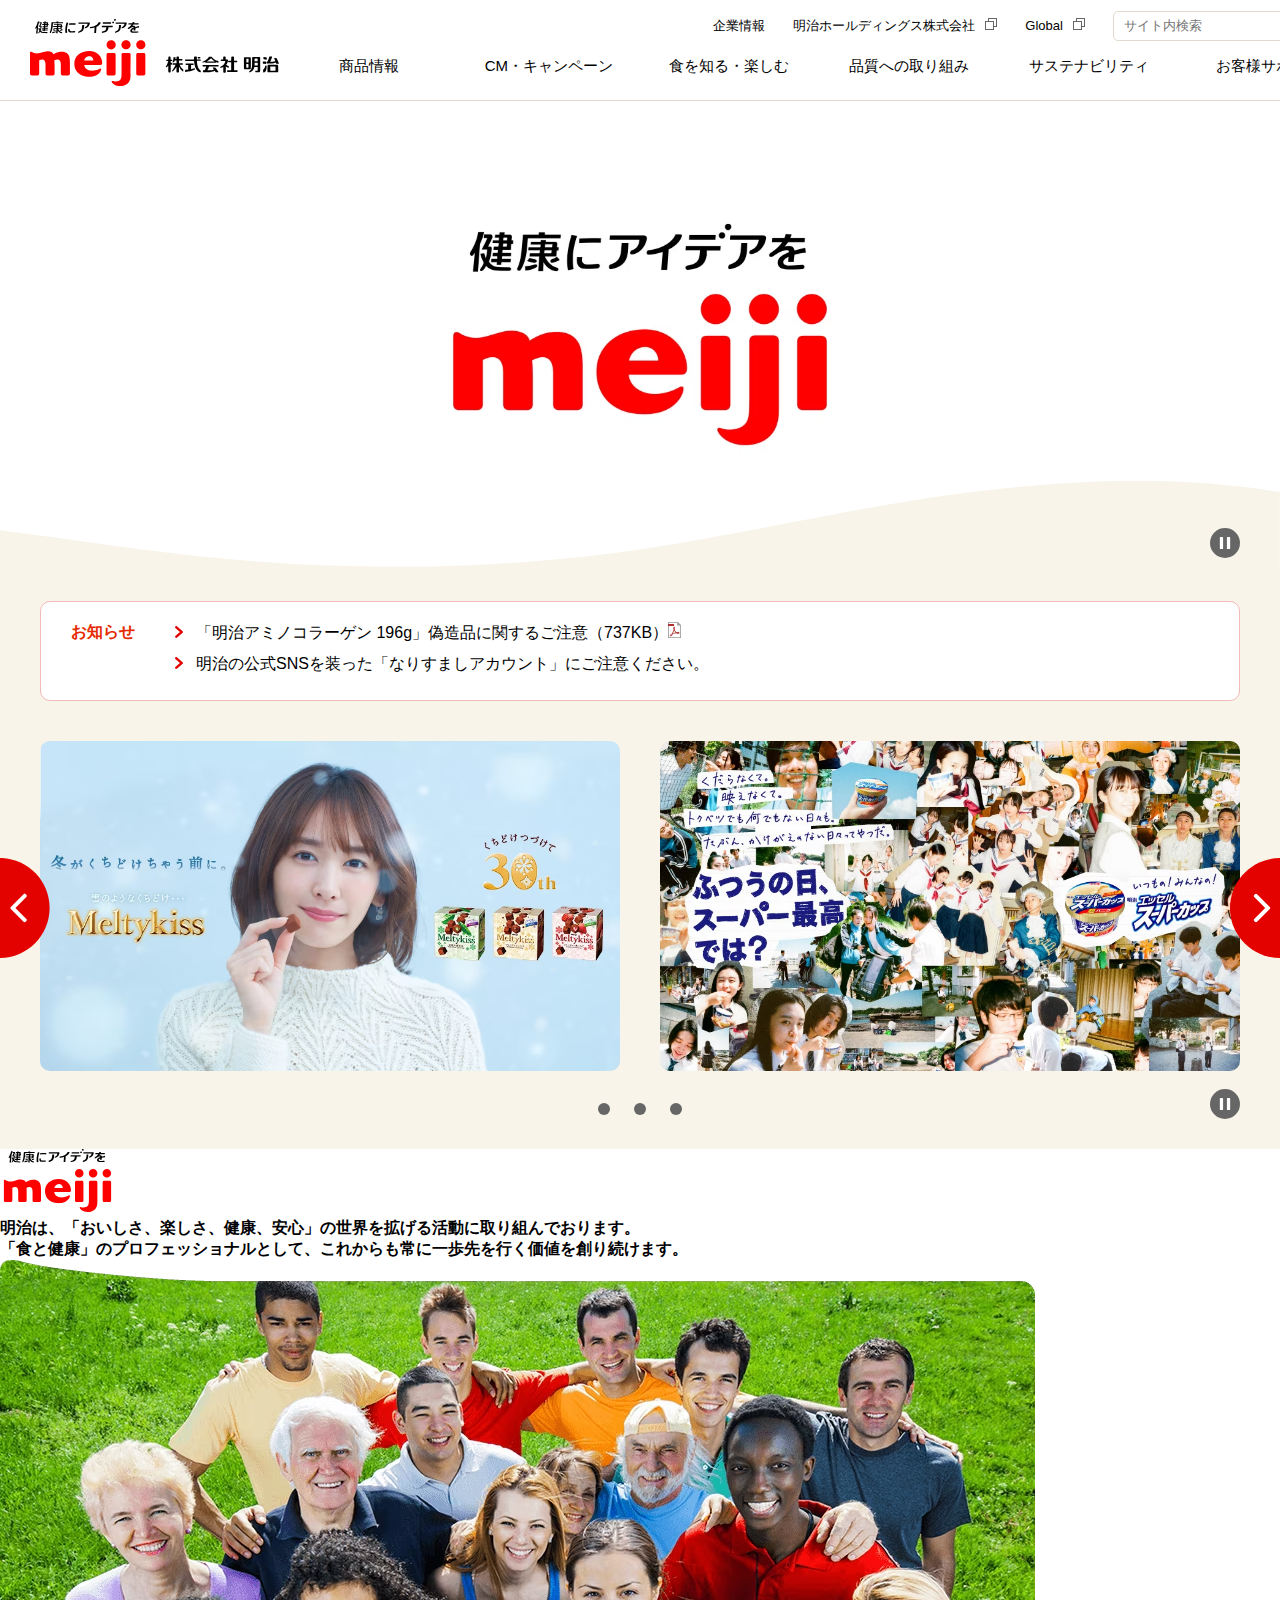
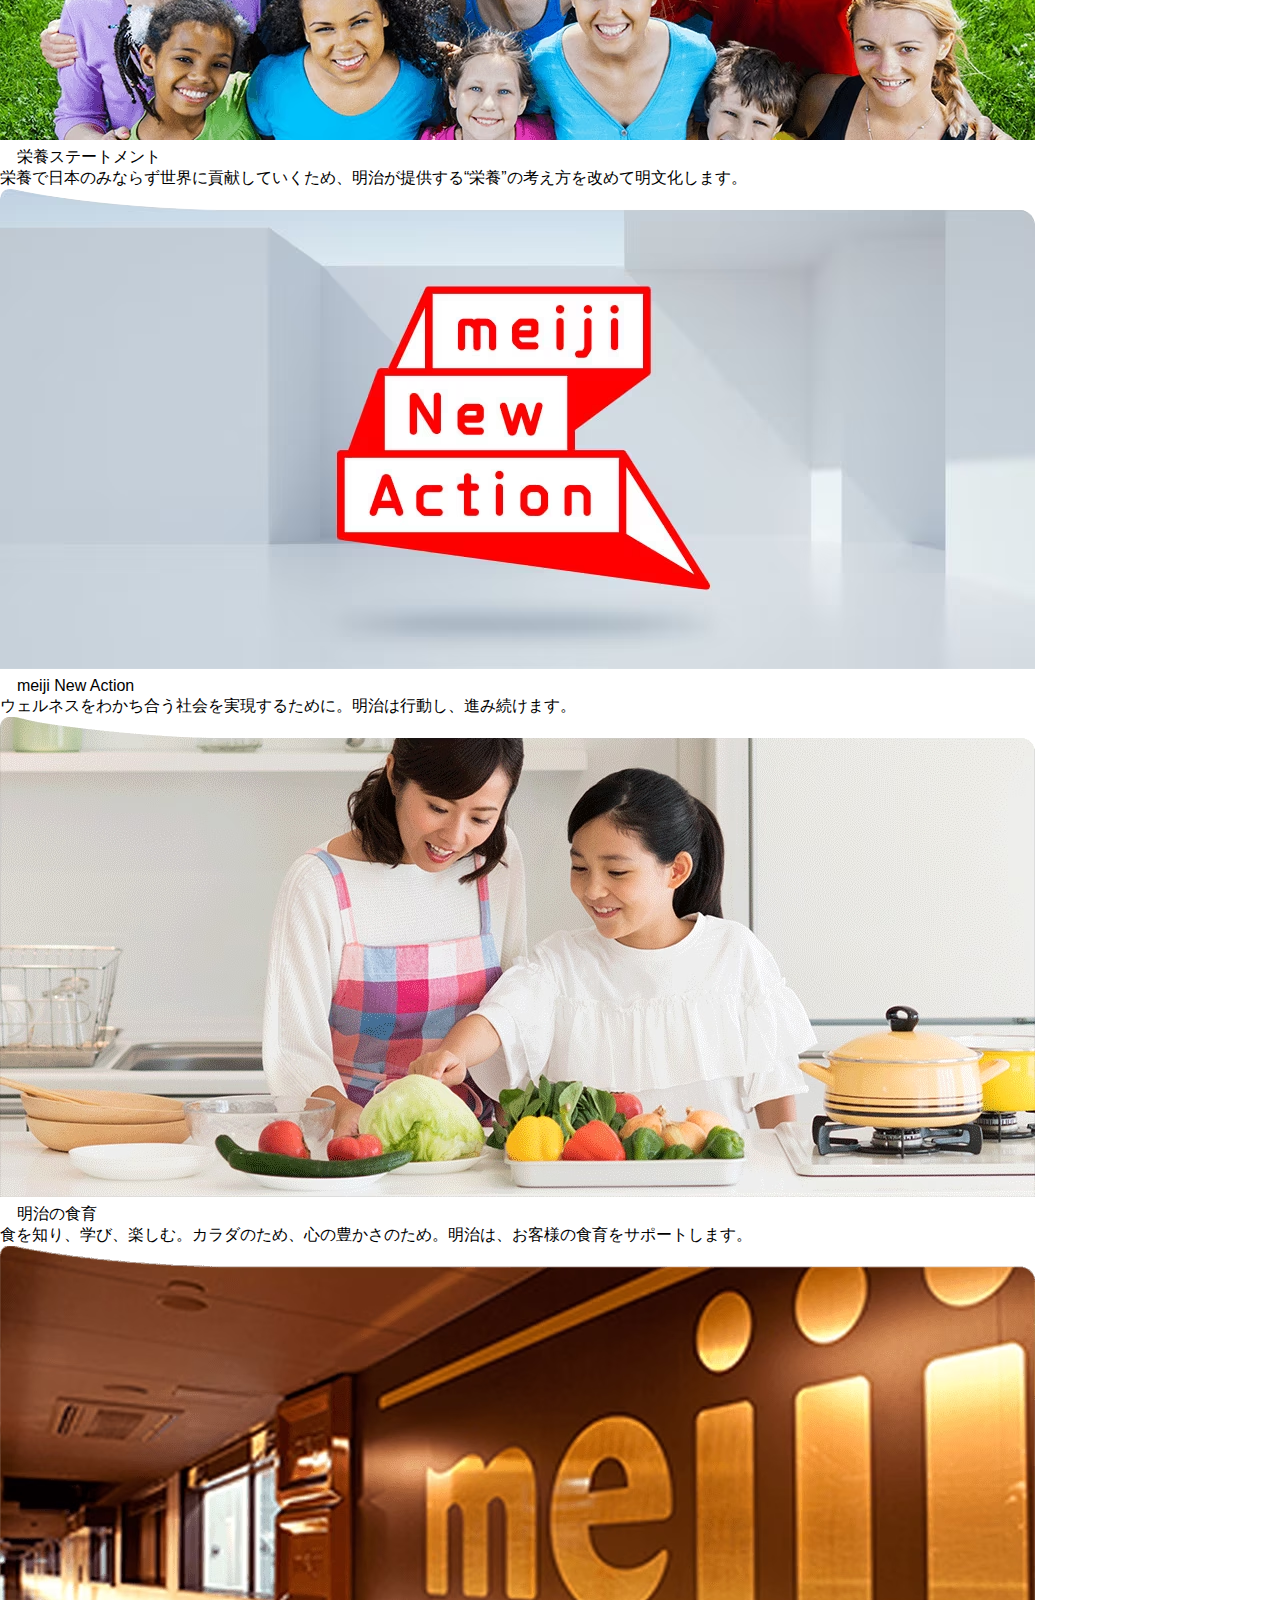
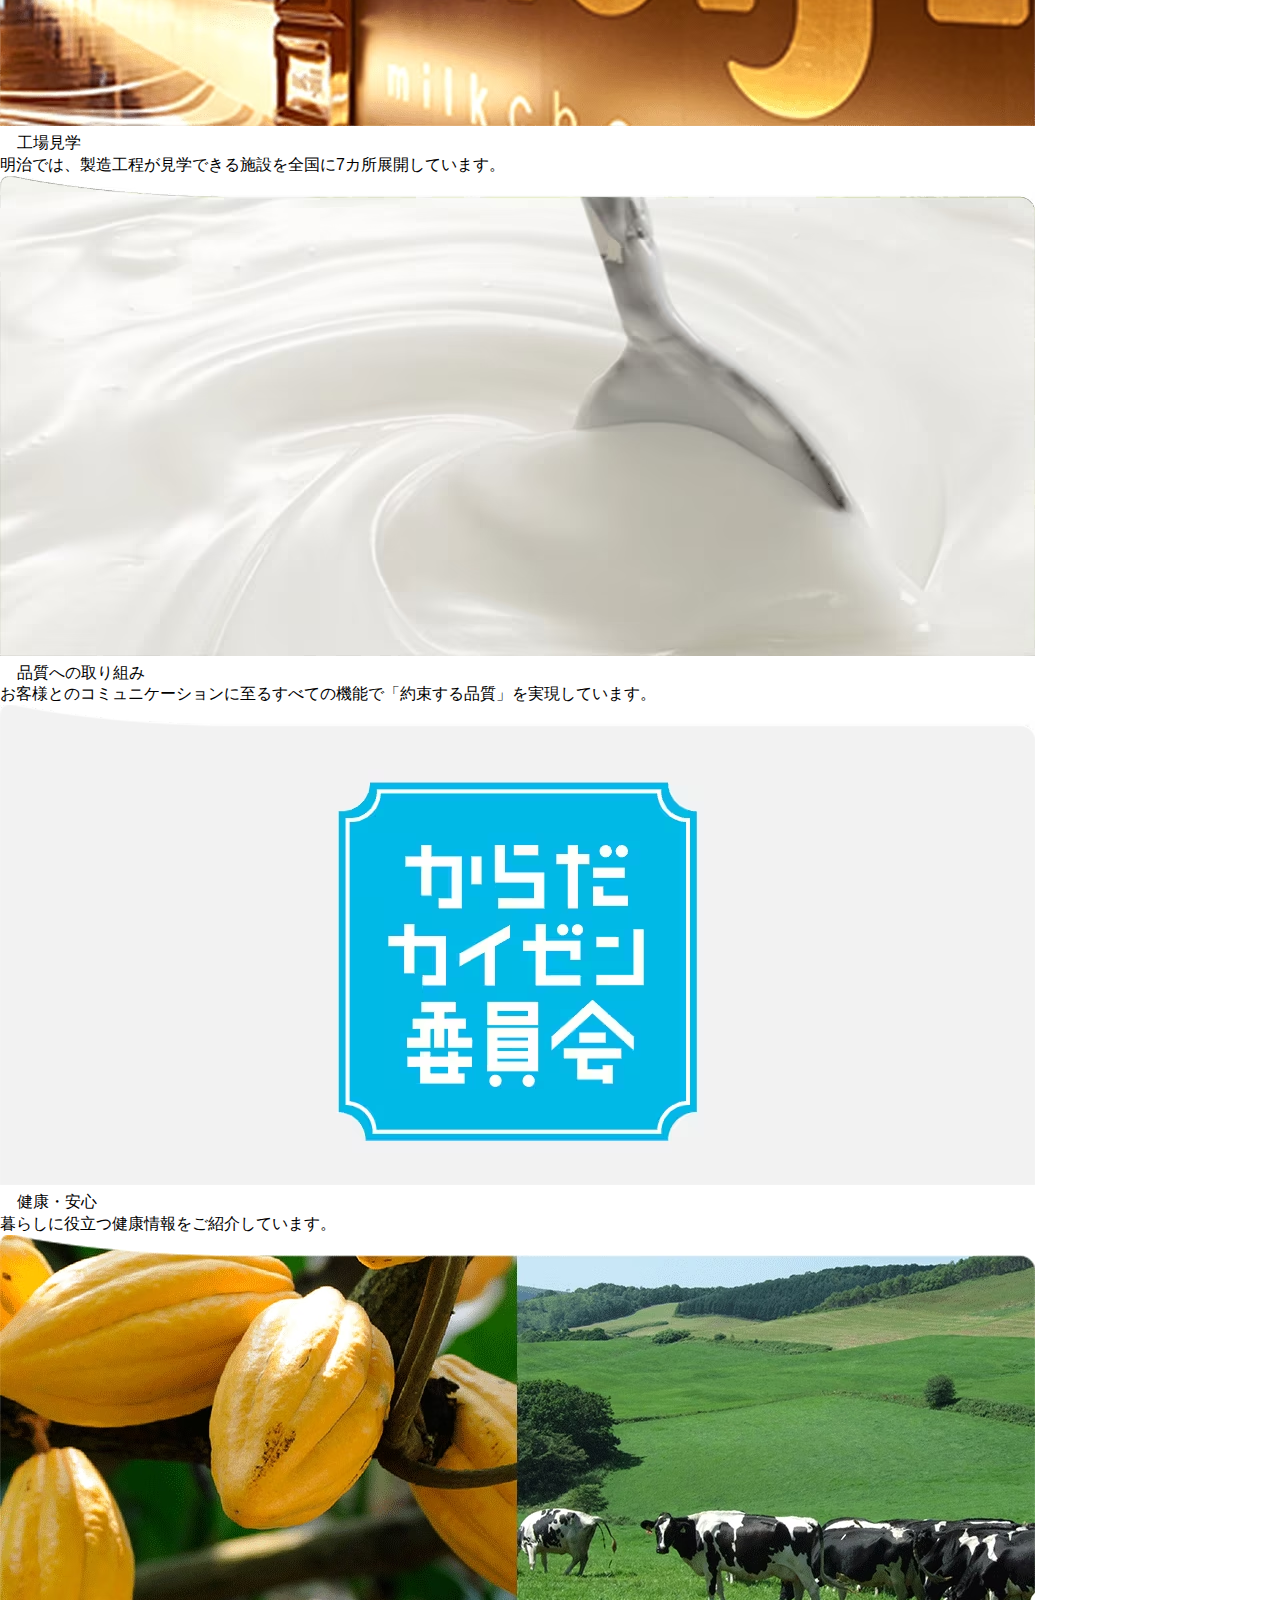
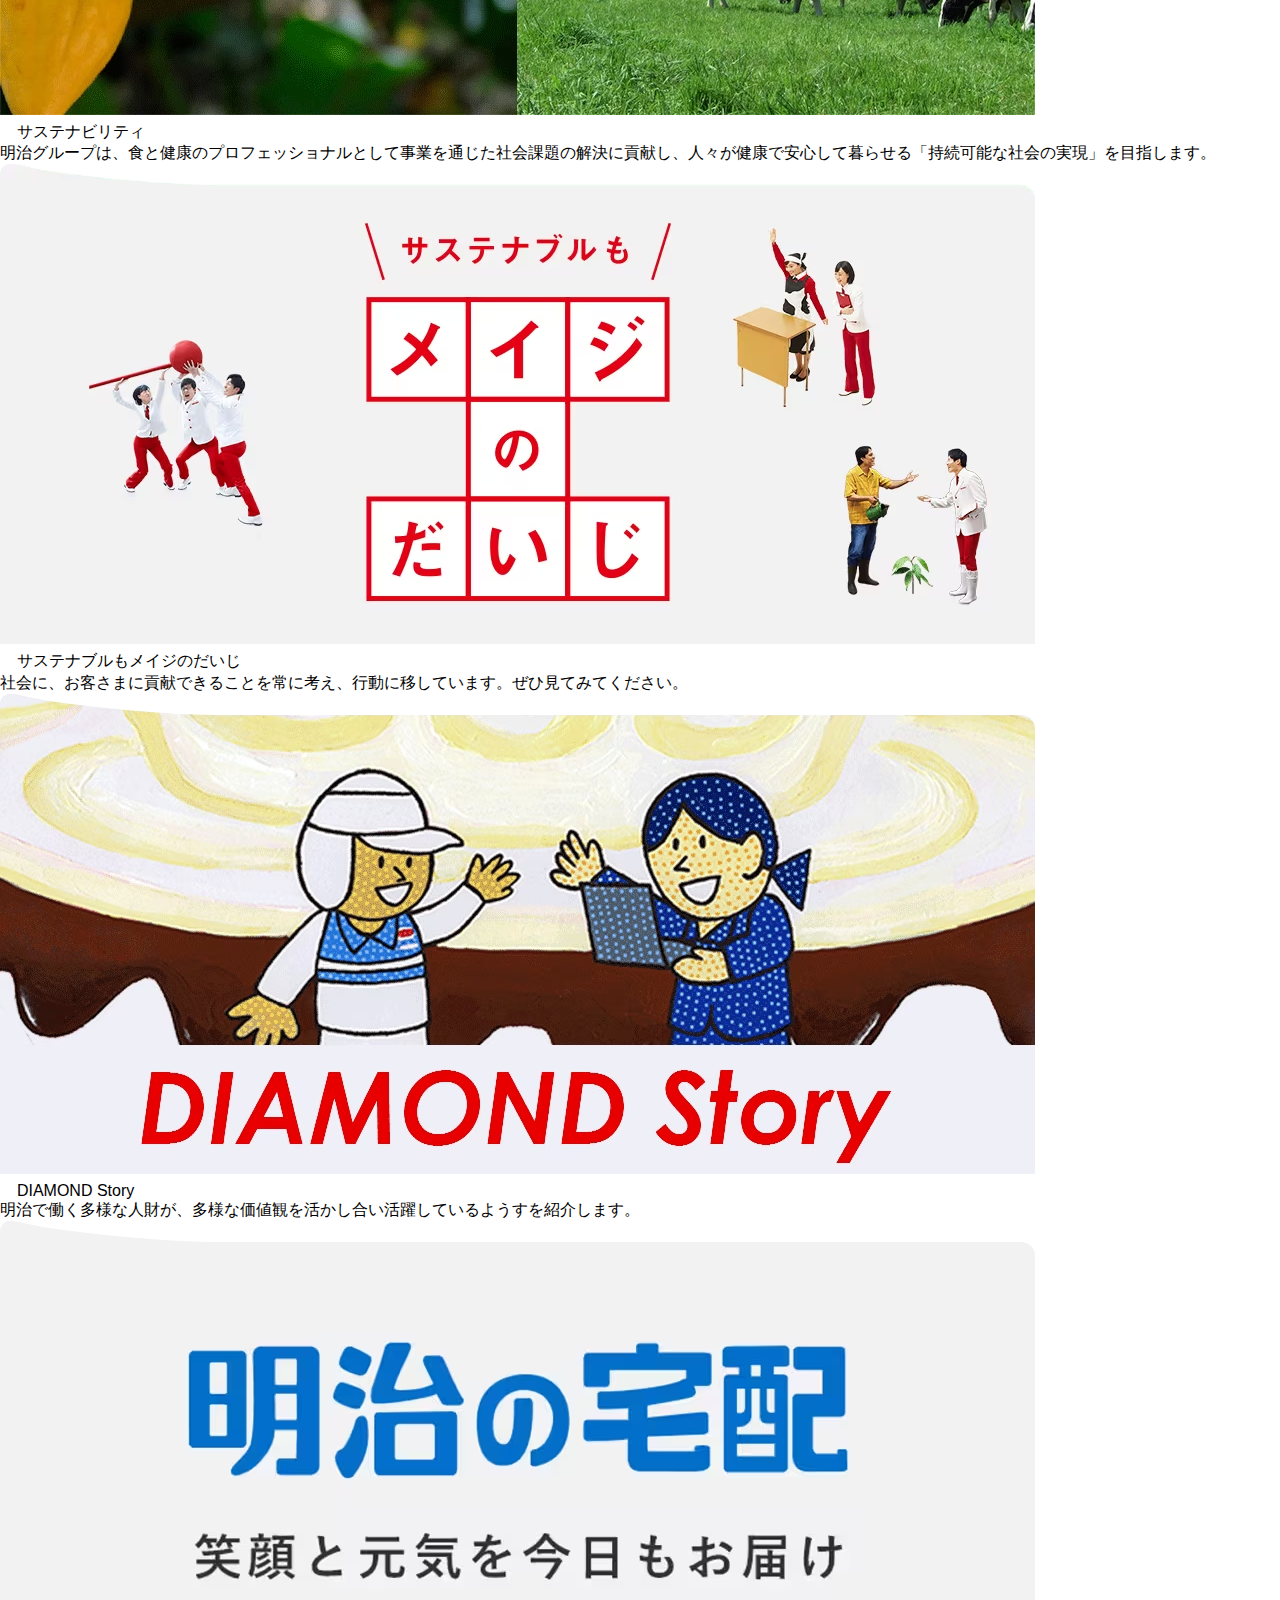
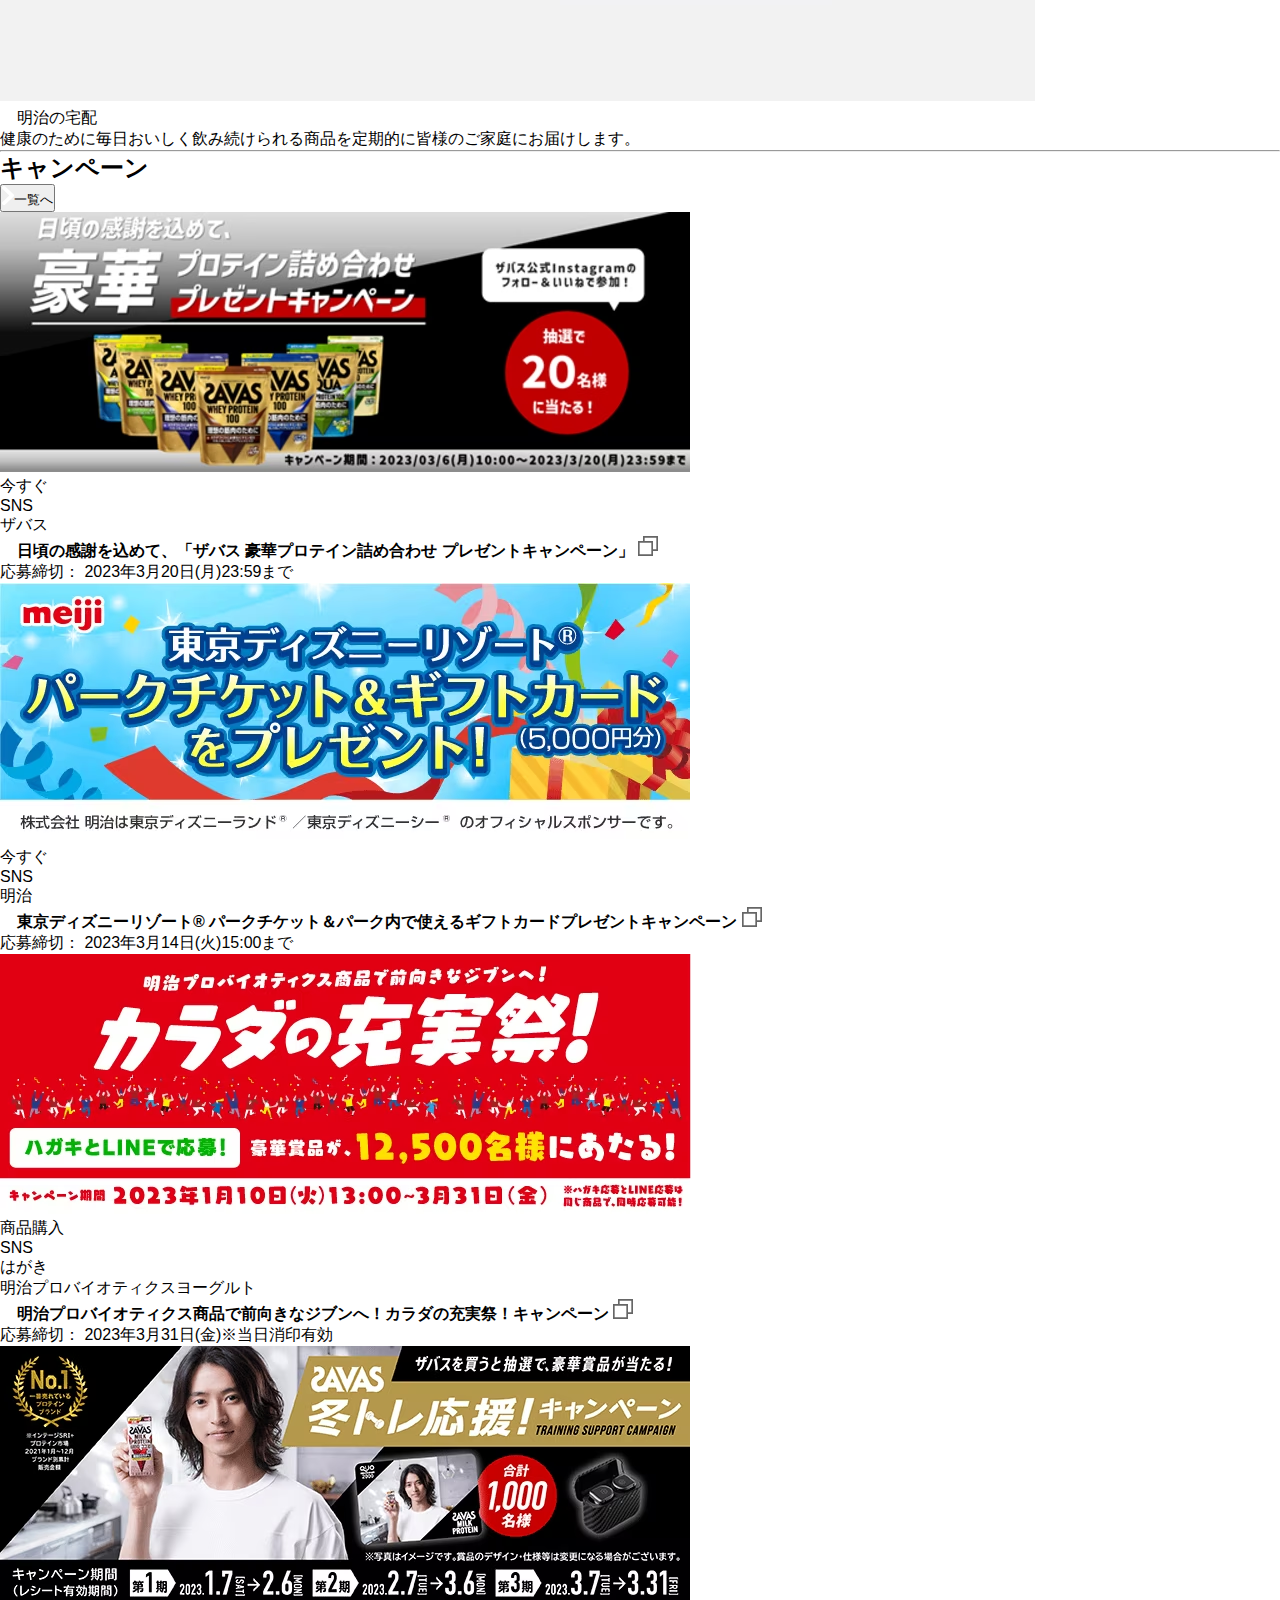
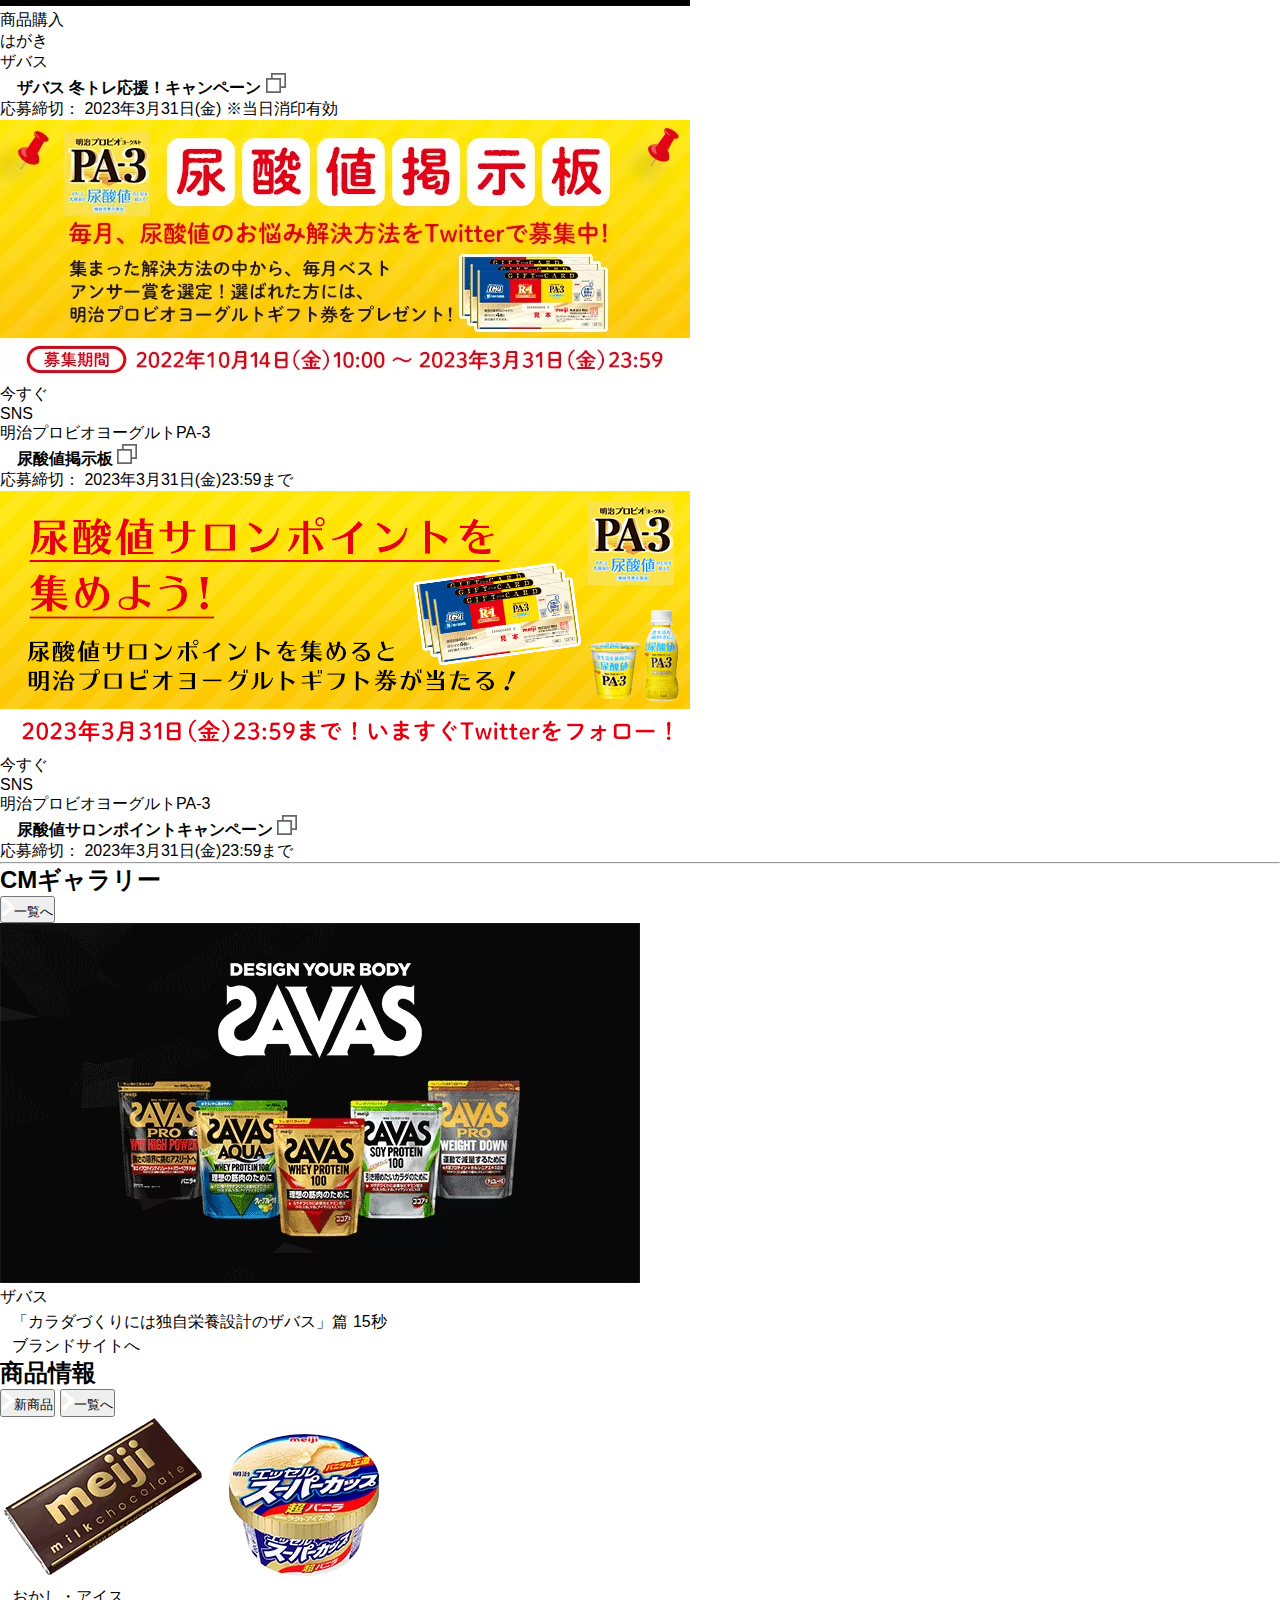
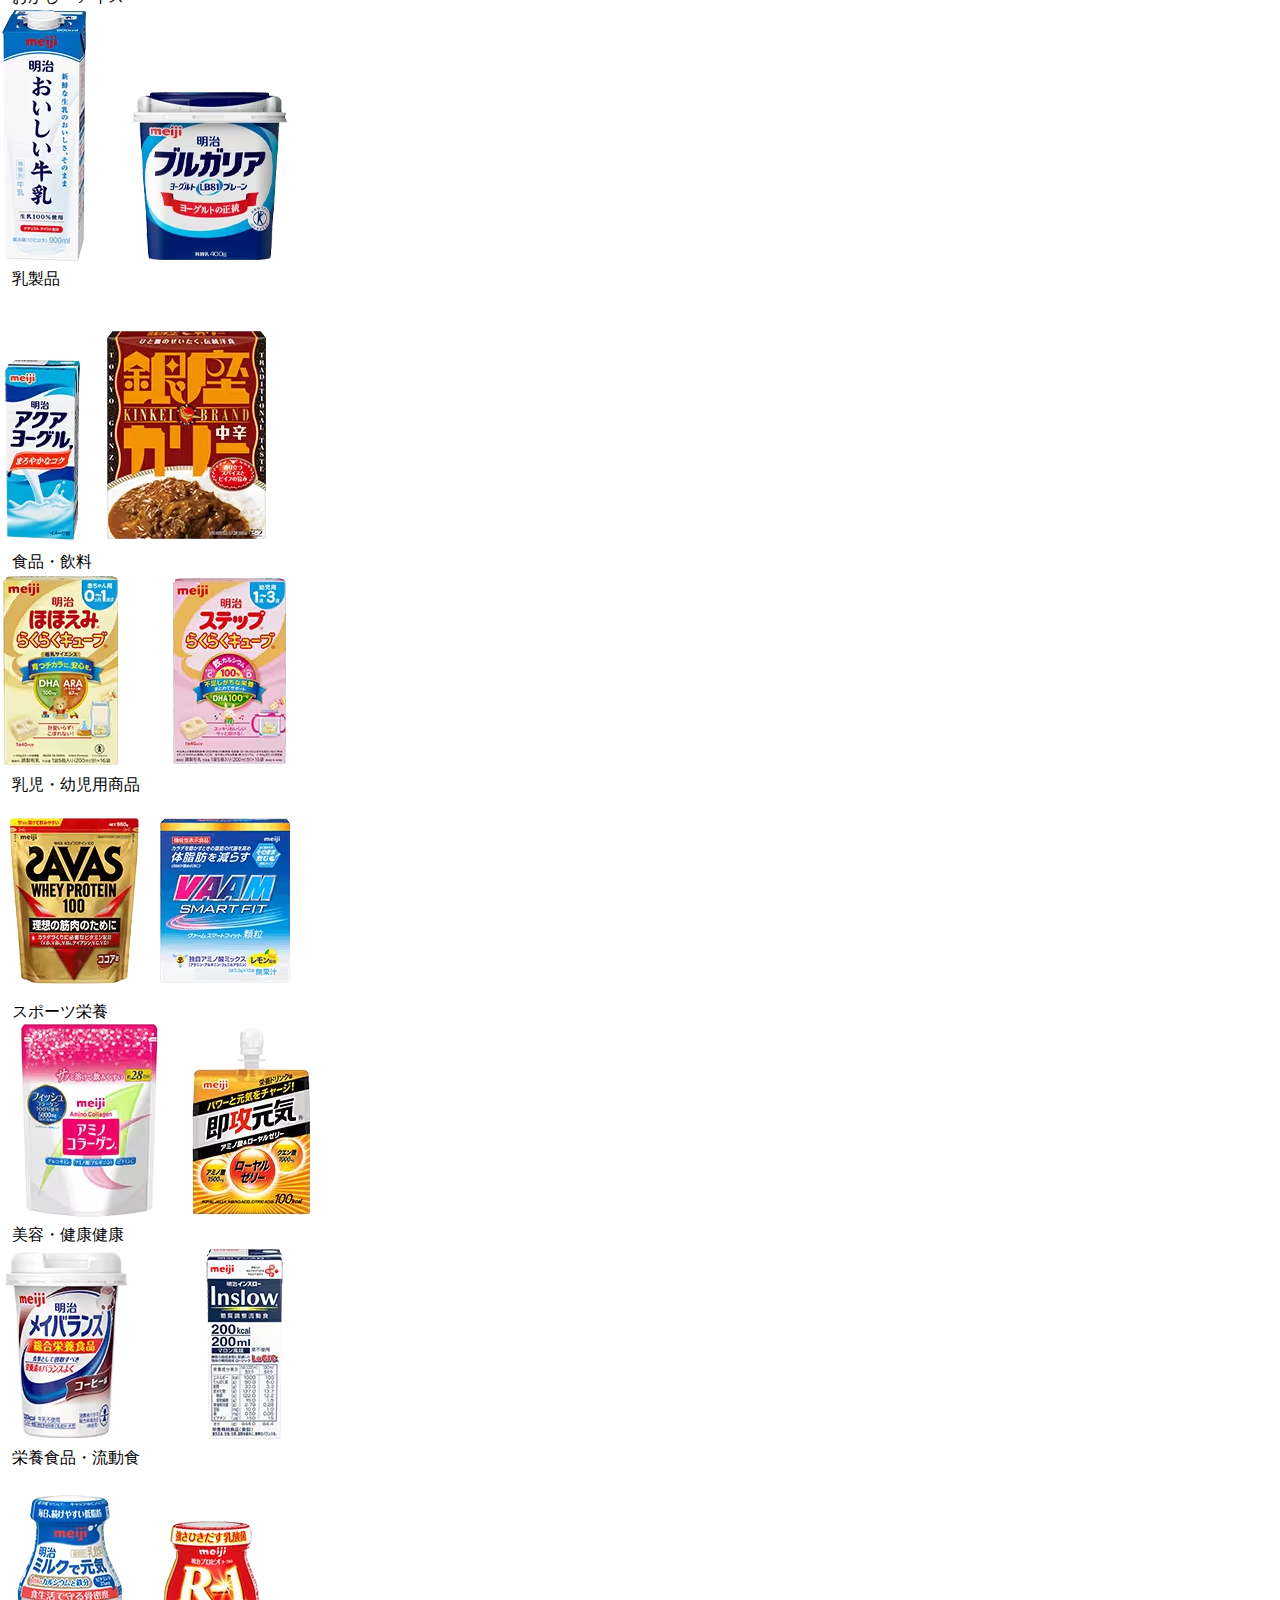
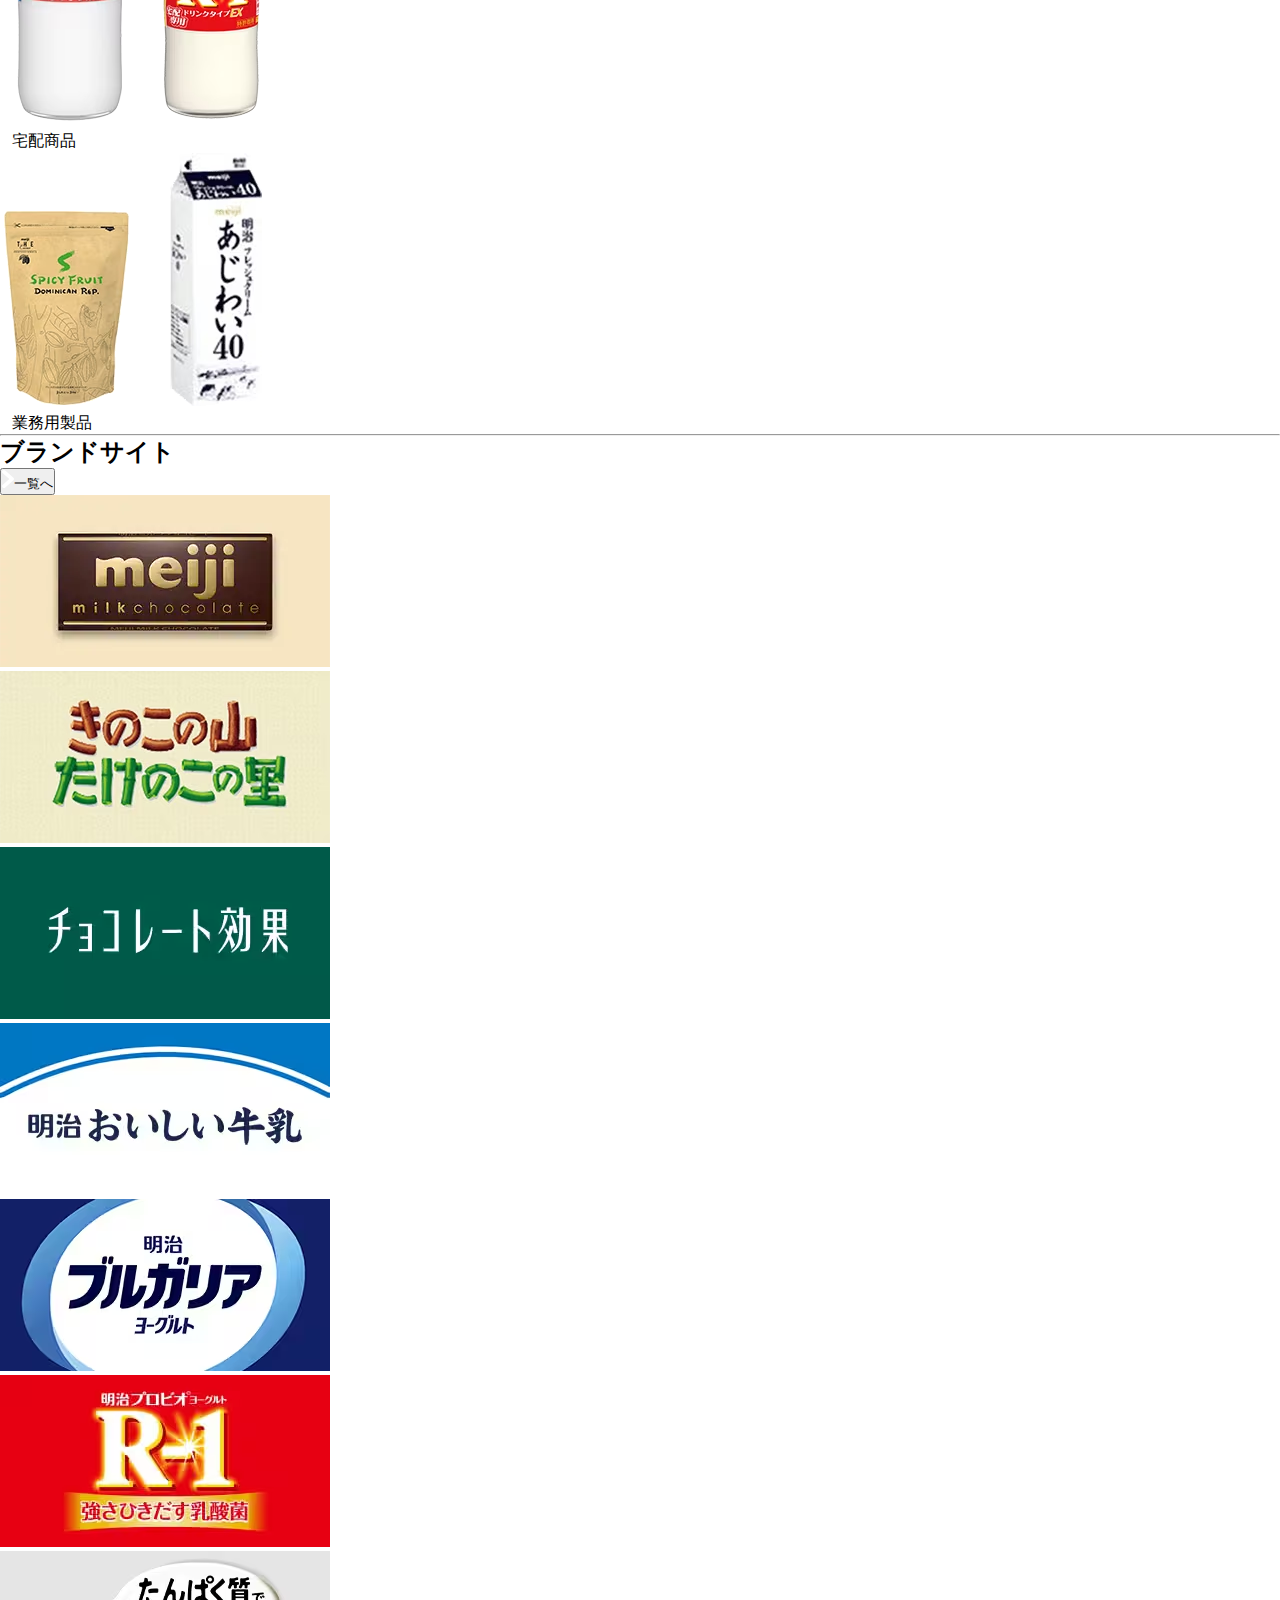
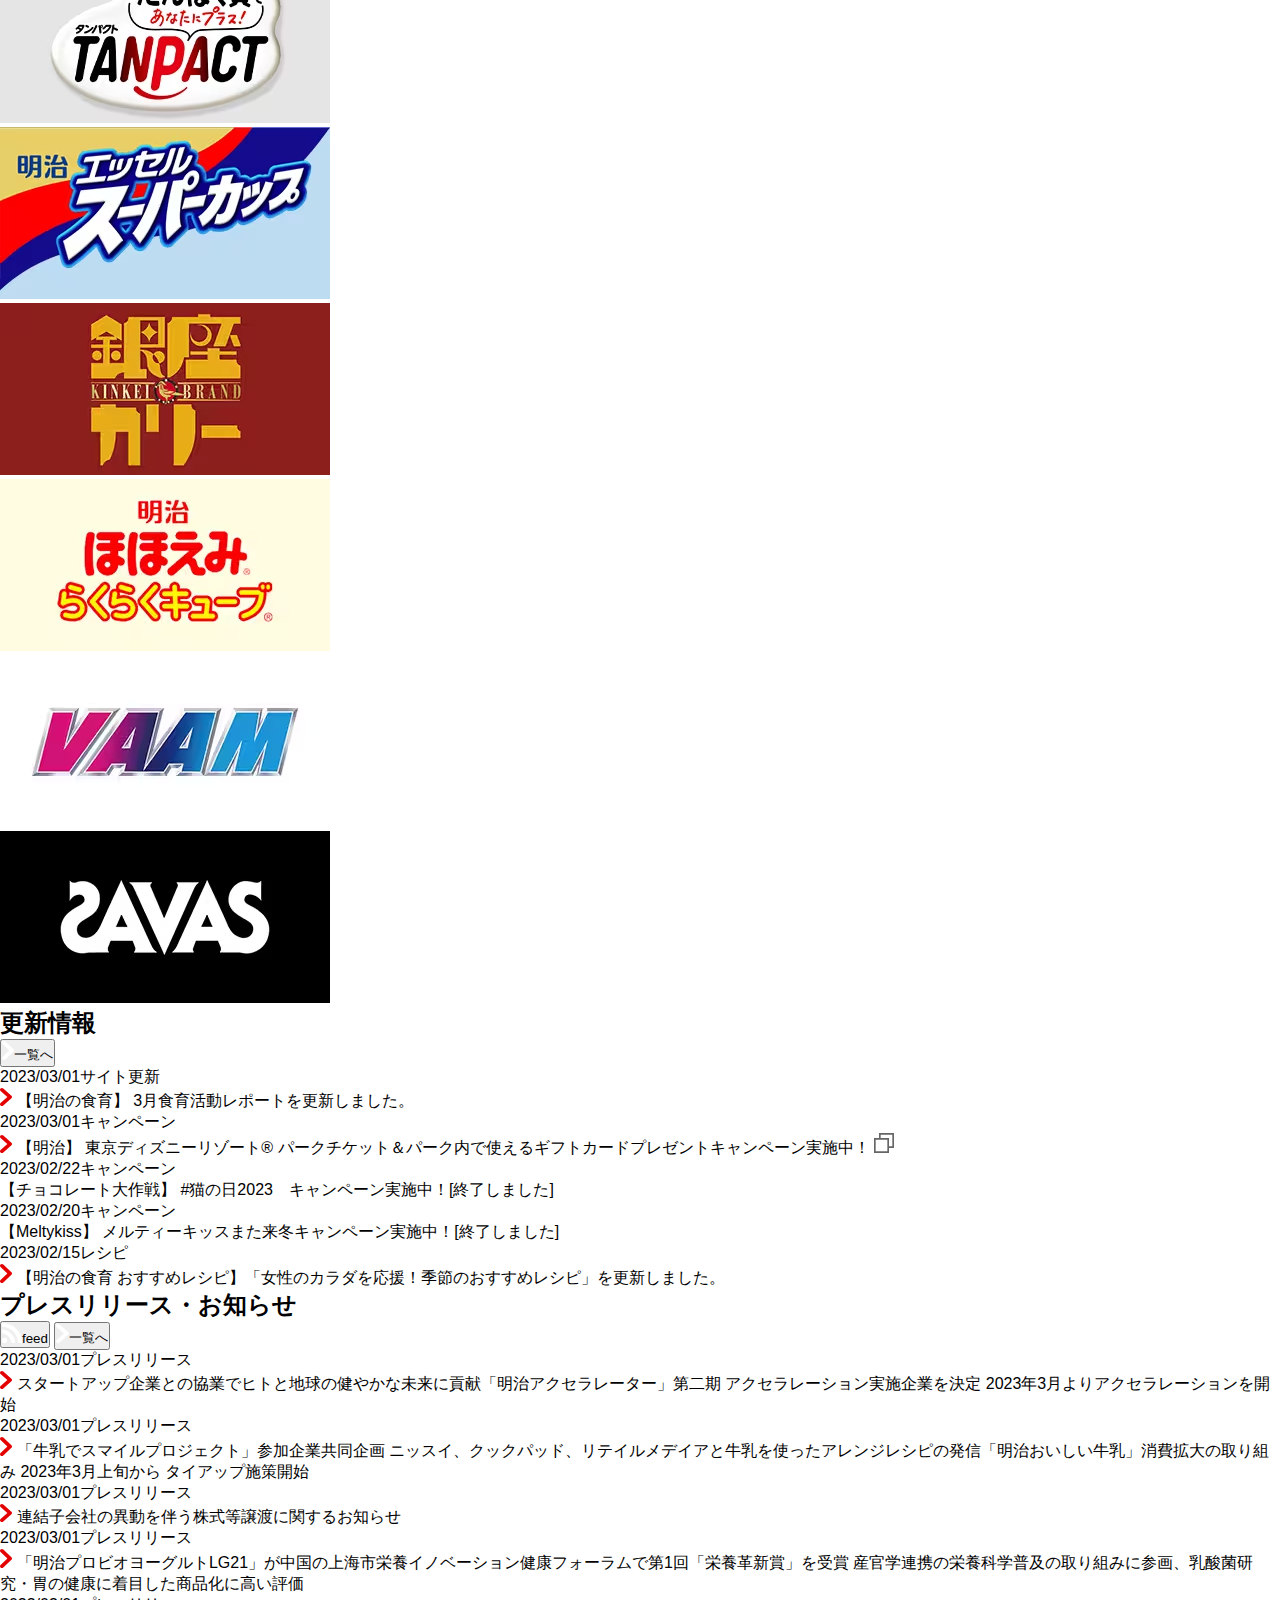
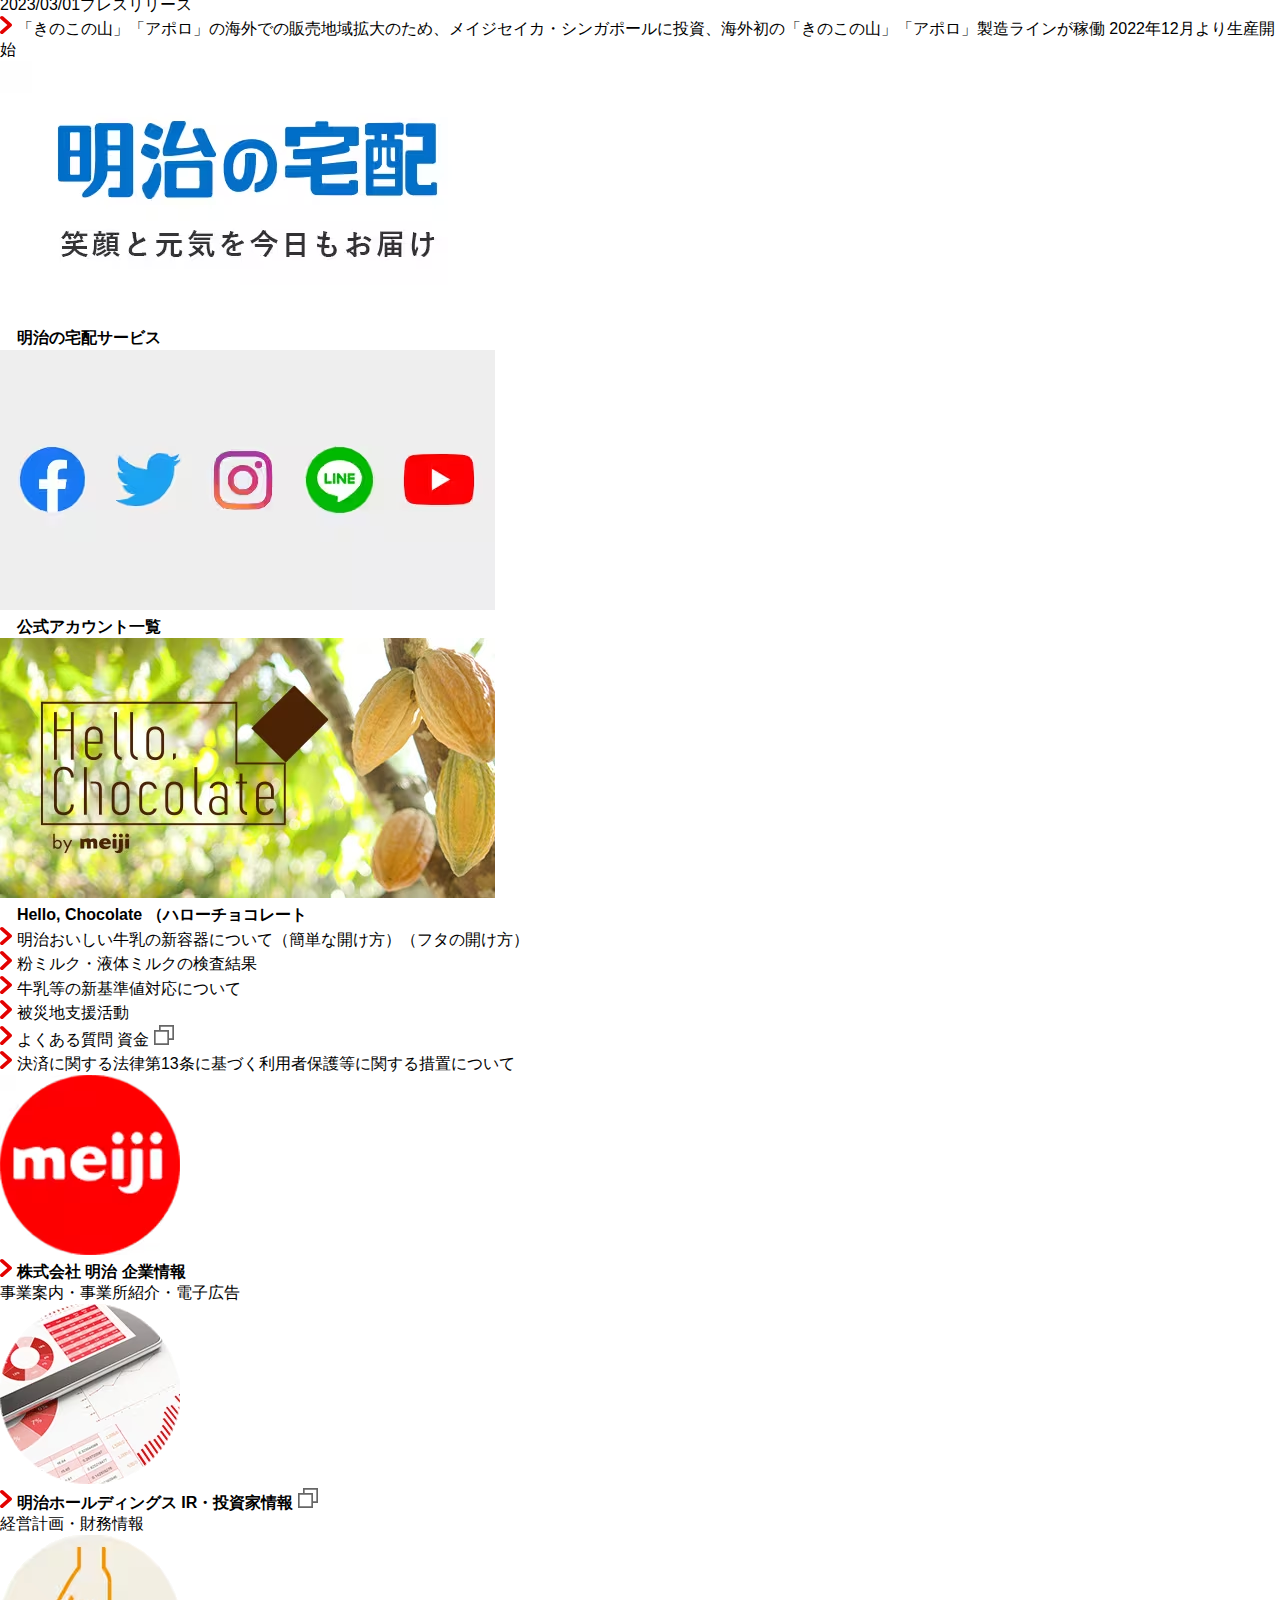
==== commit 3383e754: "CSS: banner" ====
--- a/index_.html
+++ b/index_.html
@@ -352,49 +352,50 @@
                     </ul>
                 </div>
                 <!-- slide button -->
-                <div class="slide-button">
-                    <button>
-                        <img src="img/pause.svg" alt="">
-                    </button>
+                <div class="slide-button-container">
+                    <div class="slide-button">
+                        <button><img src="img/pause.svg" alt=""></button>
+                    </div>
+                </div>
+                <!-- wave image -->
+                <div class="shape-top">
+                    <svg data-name="Layer 1" xmlns="http://www.w3.org/2000/svg" viewBox="0 0 1200 120" preserveAspectRatio="none">
+                        <path d="M321.39,56.44c58-10.79,114.16-30.13,172-41.86,82.39-16.72,168.19-17.73,250.45-.39C823.78,31,906.67,72,985.66,92.83c70.05,18.48,146.53,26.09,214.34,3V0H0V27.35A600.21,600.21,0,0,0,321.39,56.44Z" class="shape-fill"></path>
+                    </svg>
                 </div>
             </div>
-            <!-- wave image -->
-            <div></div>
             <!-- sub slide -->
             <div class="main-item2">
-                <div>
+                <div class="main-item2-inner">
                     <!-- annouce -->
-                    <div>
-                        <div>お知らせ</div>
-                        <div>
+                    <div class="main-item2__notice-container">
+                        <div class="main-item2__notice-title">お知らせ</div>
+                        <div class="main-item2__notice-post">
                             <ul>
-                                <li><a href="#"><img src="img/angle_right_red.svg" alt="">「明治アミノコラーゲン 196g」偽造品に関するご注意（737KB）<img src="img/pdf.svg" alt=""></a></li>
-                                <li><a href="#"><img src="img/angle_right_red.svg" alt="">明治の公式SNSを装った「なりすましアカウント」にご注意ください。</a></li>
+                                <li><a href="#"><img src="img/angle_right_red.svg" class="angle-red-icon">「明治アミノコラーゲン 196g」偽造品に関するご注意（737KB）<img src="img/pdf.svg" class="pdf-icon"></a></li>
+                                <li><a href="#"><img src="img/angle_right_red.svg" class="angle-red-icon">明治の公式SNSを装った「なりすましアカウント」にご注意ください。</a></li>
                             </ul>
                         </div>
                     </div>
                     <!-- sliding banner-->
-                    <div>
-                        <div>
-                            <ul>
-                                <li><a href="#"><img src="img/meltykiss_product.avif" alt=""></a></li>
-                                <li><a href="#"><img src="img/essel_product.avif" alt=""></a></li>
-                                <li><a href="#"><img src="img/tanpact_product.avif" alt=""></a></li>
-                                <li><a href="#"><img src="img/thechoco_product.avif" alt=""></a></li>
-                                <li><a href="#"><img src="img/michitas_product.avif" alt=""></a></li>
-                                <li><a href="#"><img src="img/vaam_product.avif" alt=""></a></li>
-                            </ul>
-                            <div>
-                                <button></button>
-                                <button></button>
-                                <button></button>
-                            </div>
-                            <div><button><img src="img/prev.svg" alt=""></button></div>
-                            <div><button><img src="img/next.svg" alt=""></button></div>
-                            <div><img src="img/pause.svg" alt=""></div>
-                        </div>
-
-                    </div>
+                    <div class="main-item2__banner-container">
+                        <ul>
+                            <li><a href="#"><img src="img/meltykiss_product.avif" alt=""></a></li>
+                            <li><a href="#"><img src="img/essel_product.avif" alt=""></a></li>
+                            <li><a href="#"><img src="img/tanpact_product.avif" alt=""></a></li>
+                            <li><a href="#"><img src="img/thechoco_product.avif" alt=""></a></li>
+                            <li><a href="#"><img src="img/michitas_product.avif" alt=""></a></li>
+                            <li><a href="#"><img src="img/vaam_product.avif" alt=""></a></li>
+                        </ul>
+                    </div>
+                    <div class="banner-pagenation">
+                        <button></button>
+                        <button></button>
+                        <button></button>
+                    </div>
+                    <div class="banner-prev-btn"><button><img src="img/prev.svg" alt=""></button></div>
+                    <div class="banner-next-btn"><button><img src="img/next.svg" alt=""></button></div>
+                    <div class="btn-container"><div class="banner-pause-btn"><button><img src="img/pause.svg" alt=""></button></div></div>
                 </div>
             </div>
             <!-- wave image -->
--- a/css/style_.css
+++ b/css/style_.css
@@ -33,7 +33,7 @@
 .header-item3 > nav > ul { display: flex; justify-content: flex-end; margin-right: 25px; }
 .header-item3 > nav > ul > li { width: 180px; padding-bottom: 16px; text-align: center; }
 .header-item3 > nav > ul > li > a { font-size: 15px; }
-.header-item3 > nav > ul > li > div { display: none; position: absolute; overflow: hidden; background-color: #fff; }
+.header-item3 > nav > ul > li > div { display: none; position: absolute; overflow: hidden; background-color: #fff; z-index: 9999; }
 .header-item3 > nav > ul > li:hover { border-bottom: 5px solid #e30200; }
 .header-item3 > nav > ul > li:hover > div { display: block;  left: 0; right: 0; top: 100px; border-top: 1px solid #dfdacb; box-shadow: 0px 8px 10px  rgba(0.2, 0.2, 0.2, 0.3); }
 .align-container { display: flex; justify-content: center; padding-top: 42px;}
@@ -104,8 +104,45 @@
 
 /* main css */
 main {}
-.slide-container { max-width: 1900px; margin: 0 auto; }
+.main-container { }
+.main-item1 { position: relative; font-size: 0; }
+.slide-container { max-width: 1920px; margin: 0 auto; }
 .slide > li img { width: 100%; }
+.slide > li:nth-child(2):hover { opacity: 0.7; }
+.slide > li:nth-child(3):hover { opacity: 0.7; }
+
+.slide-button-container { width: 100%; position: absolute; bottom: 10px; z-index: 99; }
+.slide-button { max-width: 1200px; margin: 0 auto; text-align: right; font-size: 0;  }
+.slide-button > button { background-color: rgba(1, 1, 1, 0); font-size: 0; border: none; }
+.slide-button > button > img { width: 30px; height: 30px; }
+
+/* wave shape css */
+.shape-top { position: absolute; bottom: 0; width: 100%; overflow: hidden; line-height: 0; transform: rotate(180deg); }
+.shape-top svg { display: block; width: calc(143% + 1.3px); height: 95px; transform: rotateY(180deg); }
+.shape-top .shape-fill { fill: #f8f4e9; } 
+
+/* notice css */
+.main-item2 { background-color: #f8f4e9; position: relative; }
+.main-item2-inner { max-width: 1200px; margin: 0 auto; padding-top: 33px;}
+.main-item2__notice-container { height: 100px; border: 1px solid #f2baba; border-radius: 10px; background-color: #fff; display: flex; padding: 20px 30px; margin-bottom: 40px;}
+.main-item2__notice-title { margin-right: 40px; font-weight: 700; color: #e62a00; }
+.main-item2__notice-post > ul > li:first-child { margin-bottom: 10px;}
+.main-item2__notice-post > ul > li > a > img.angle-red-icon { margin-right: 13px; }
+.pdf-icon { width: 13px; height: 16px; }
+
+/* banner css */
+.main-item2__banner-container { font-size: 0; position: relative; }
+.main-item2__banner-container > ul { display: flex; max-width: 1200px; overflow: hidden; }
+.main-item2__banner-container > ul > li:nth-child(2n+1) { margin-right: 40px; }
+.main-item2__banner-container > ul > li > a > img { width: 580px; height: 330px; border-radius: 10px; }
+.banner-pagenation { text-align: center; margin-top: 30px; padding-bottom: 30px; }
+.banner-pagenation > button { width: 12px; height: 12px; background-color: #666666; border: none; border-radius: 6px; margin: 0 10px; }
+.banner-prev-btn { position: absolute; left: 0; top: 290px; }
+.banner-next-btn { position: absolute; right: 0; top: 290px; }
+.banner-prev-btn > button, .banner-next-btn > button, .banner-pause-btn > button { font-size: 0; background-color: rgba(1, 1, 1, 0); border: none; }
+.btn-container { width: 100%; position: absolute; bottom: 30px; }
+.banner-pause-btn { max-width: 1200px; text-align: right; font-size: 0;  }
+.banner-pause-btn > button > img { width: 30px; height: 30px; }
 
 /* aside css */
 aside {}
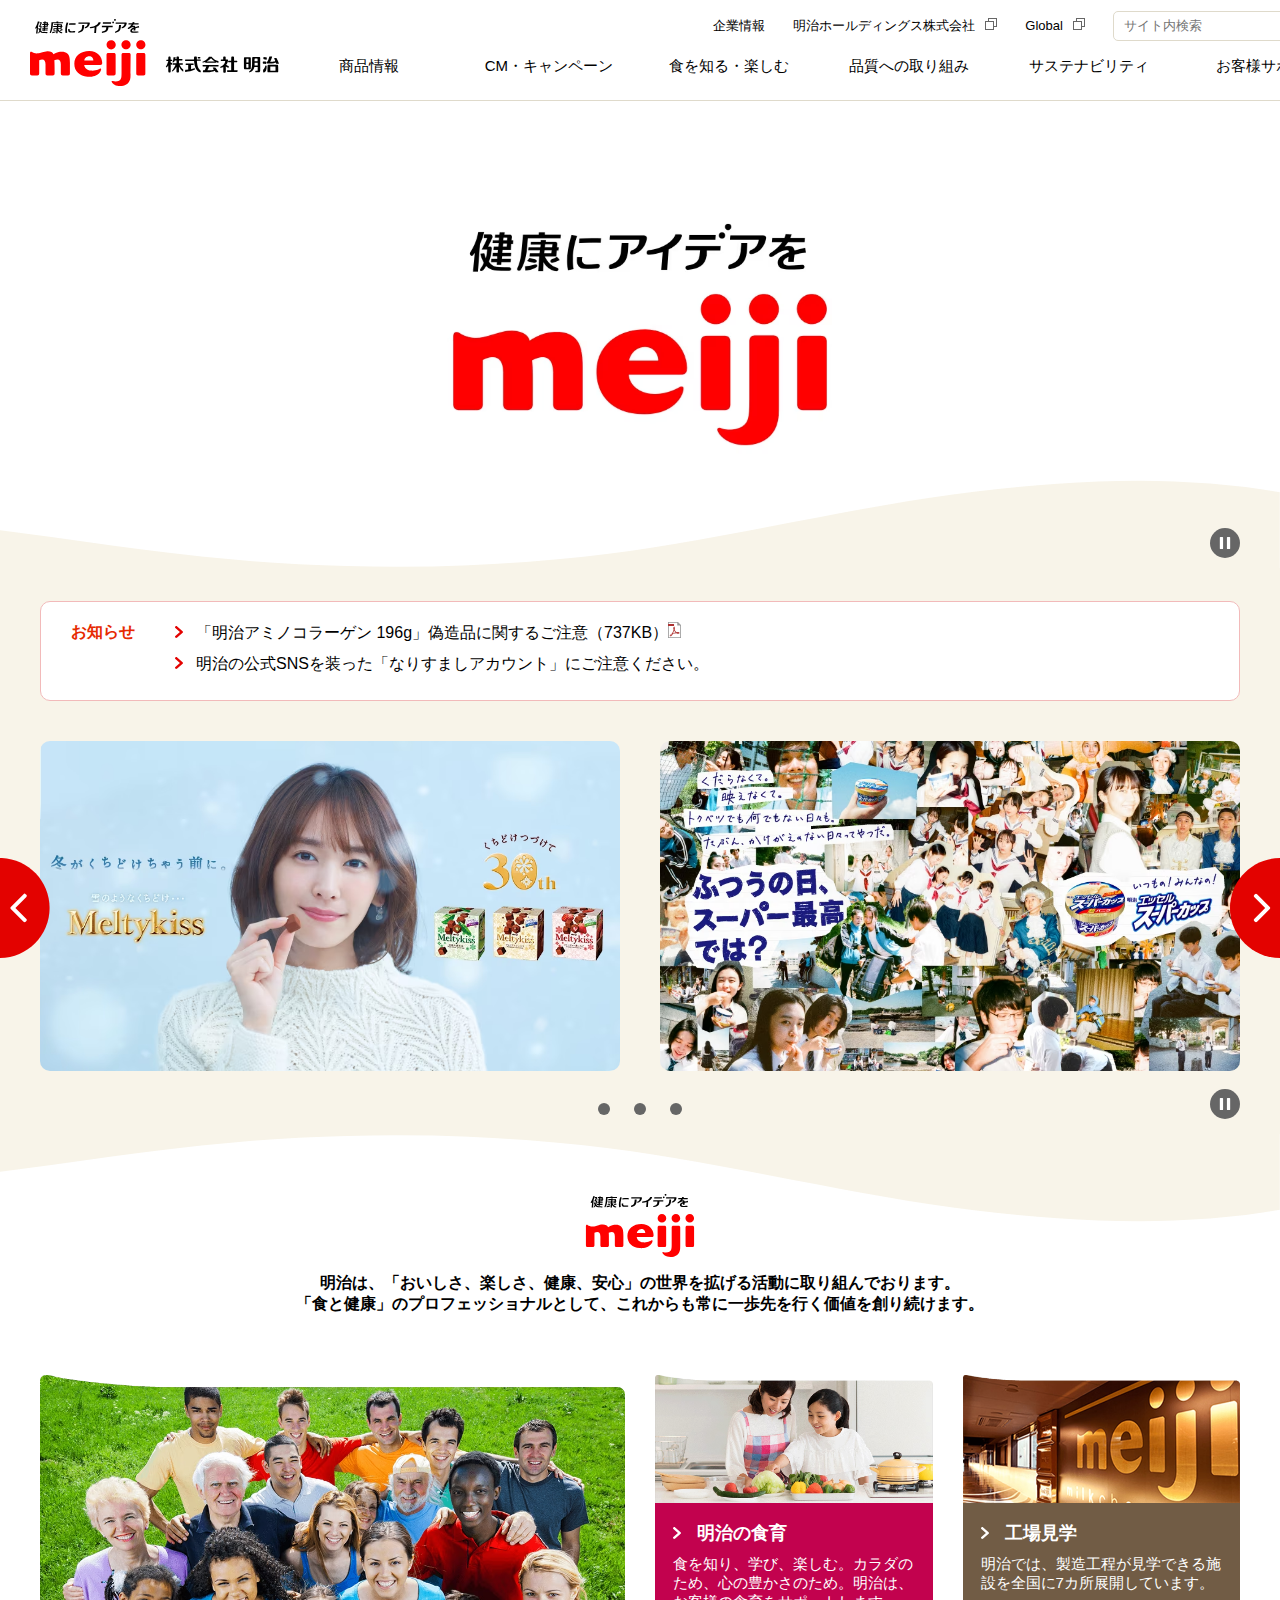
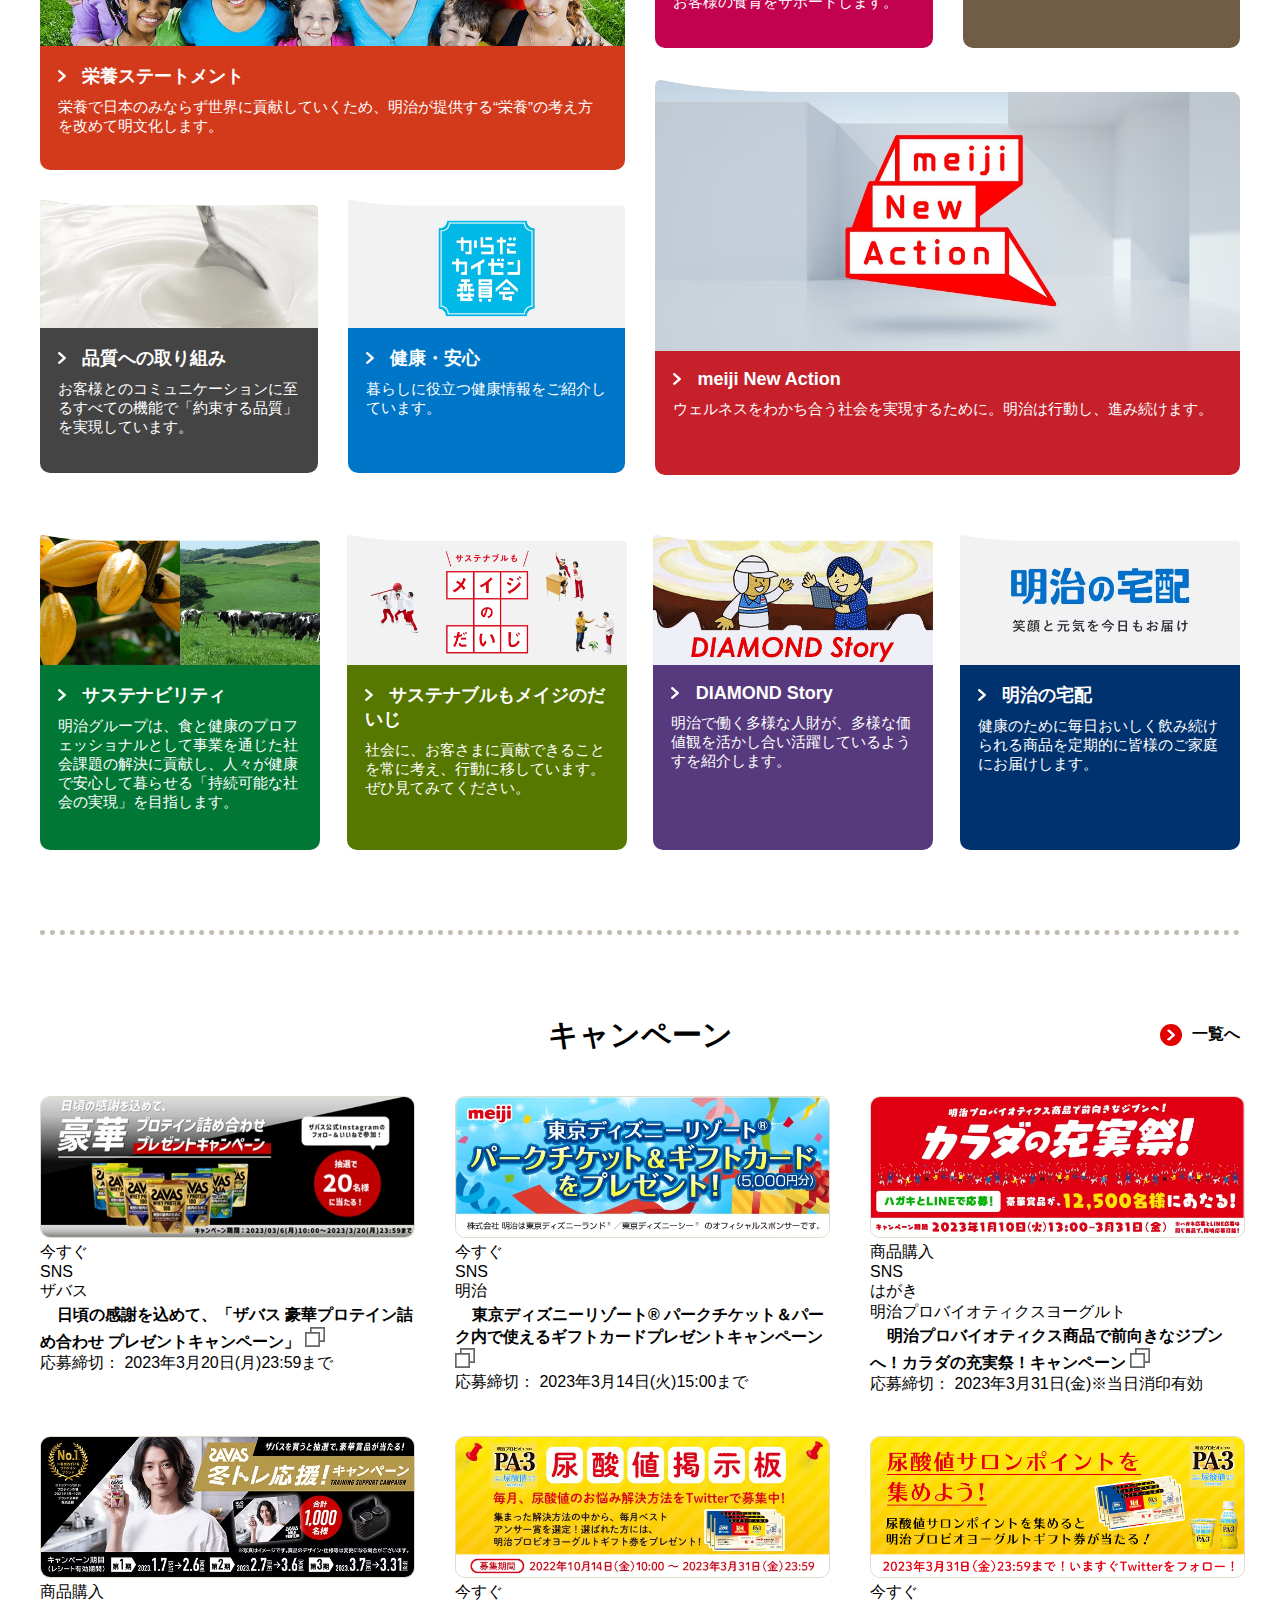
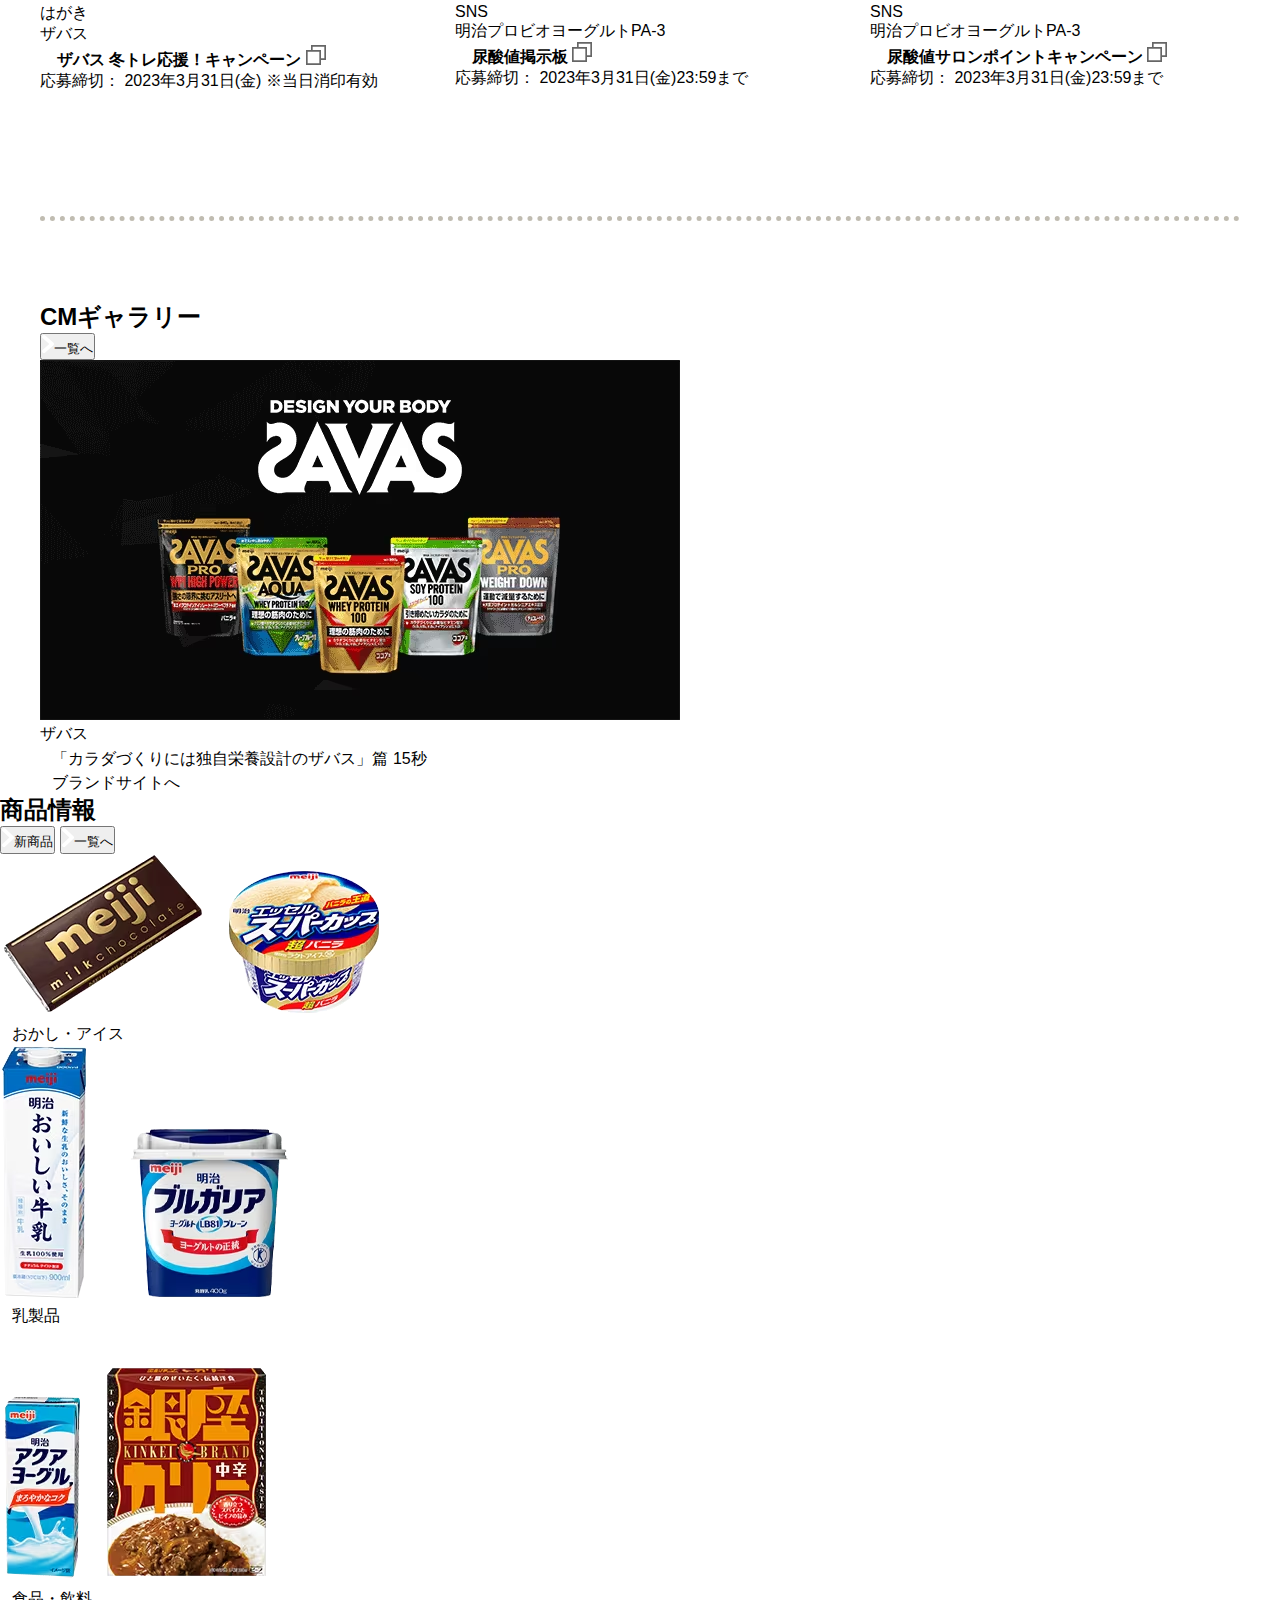
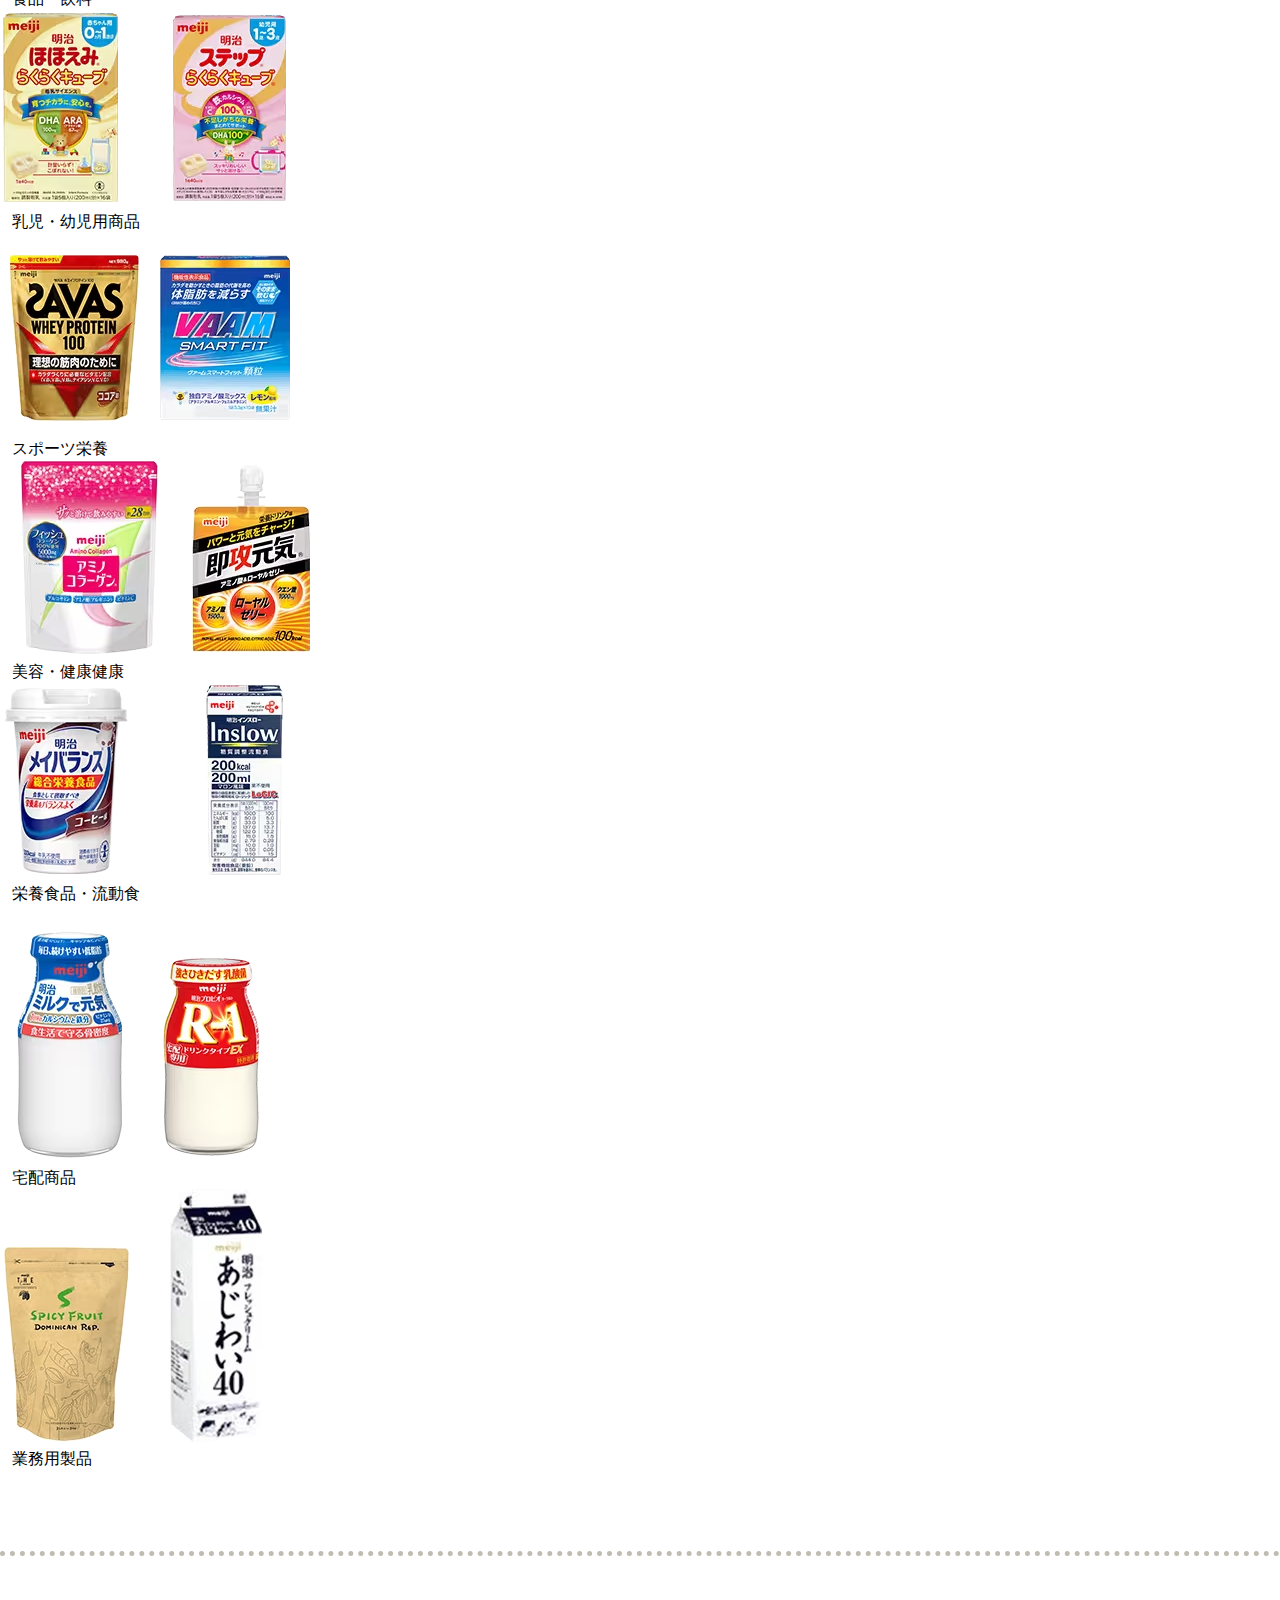
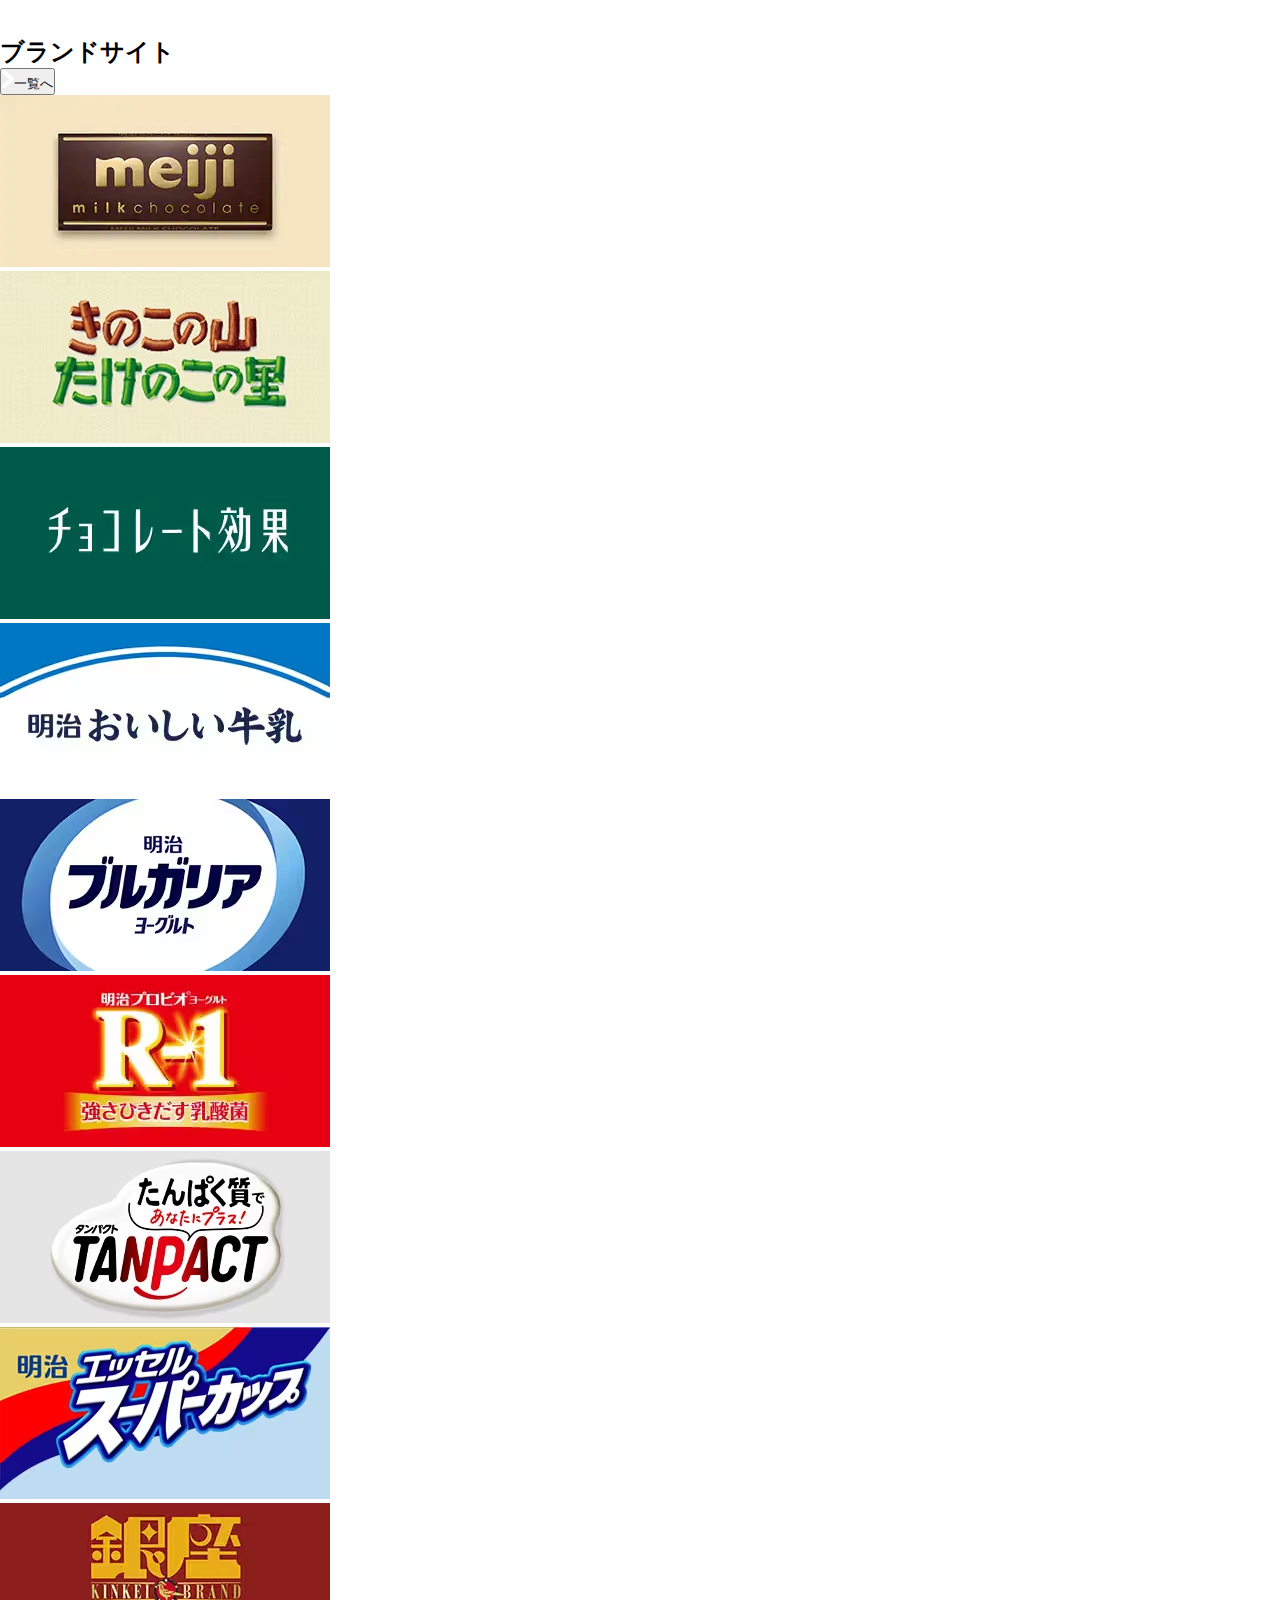
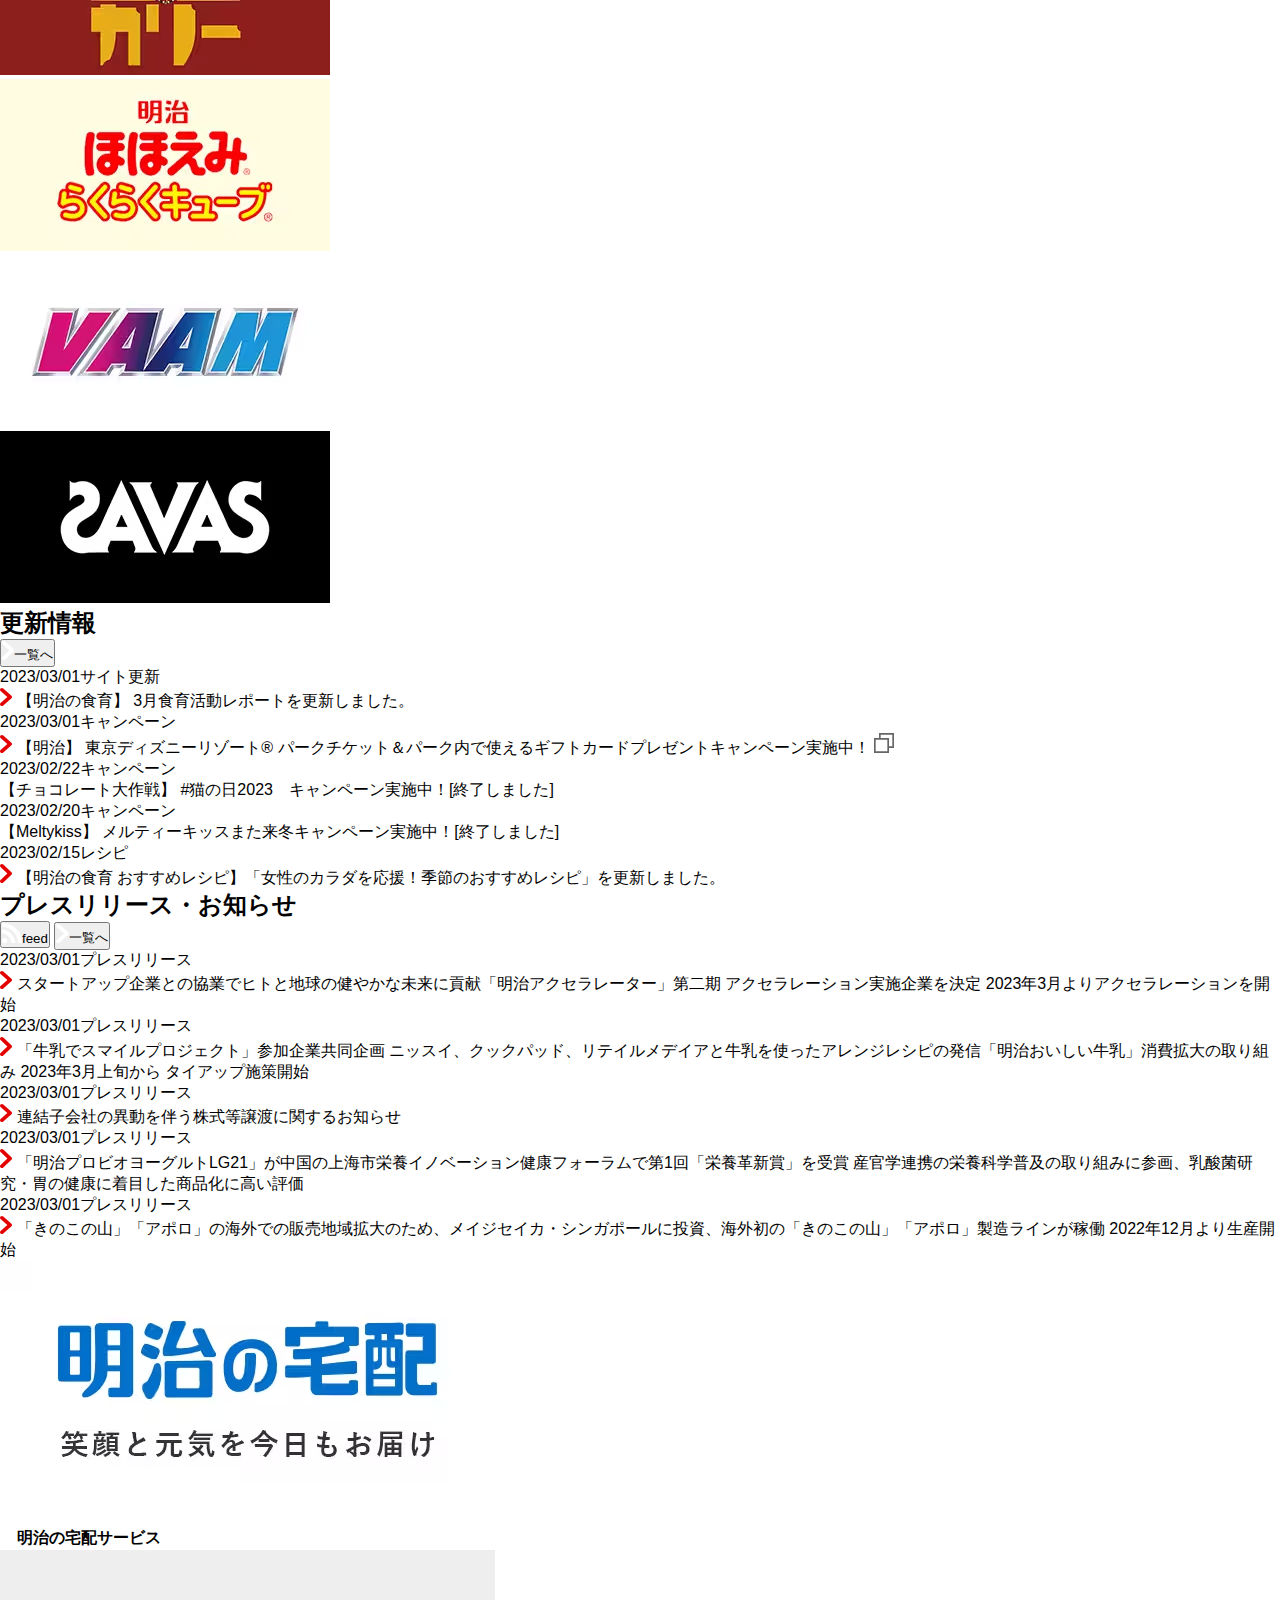
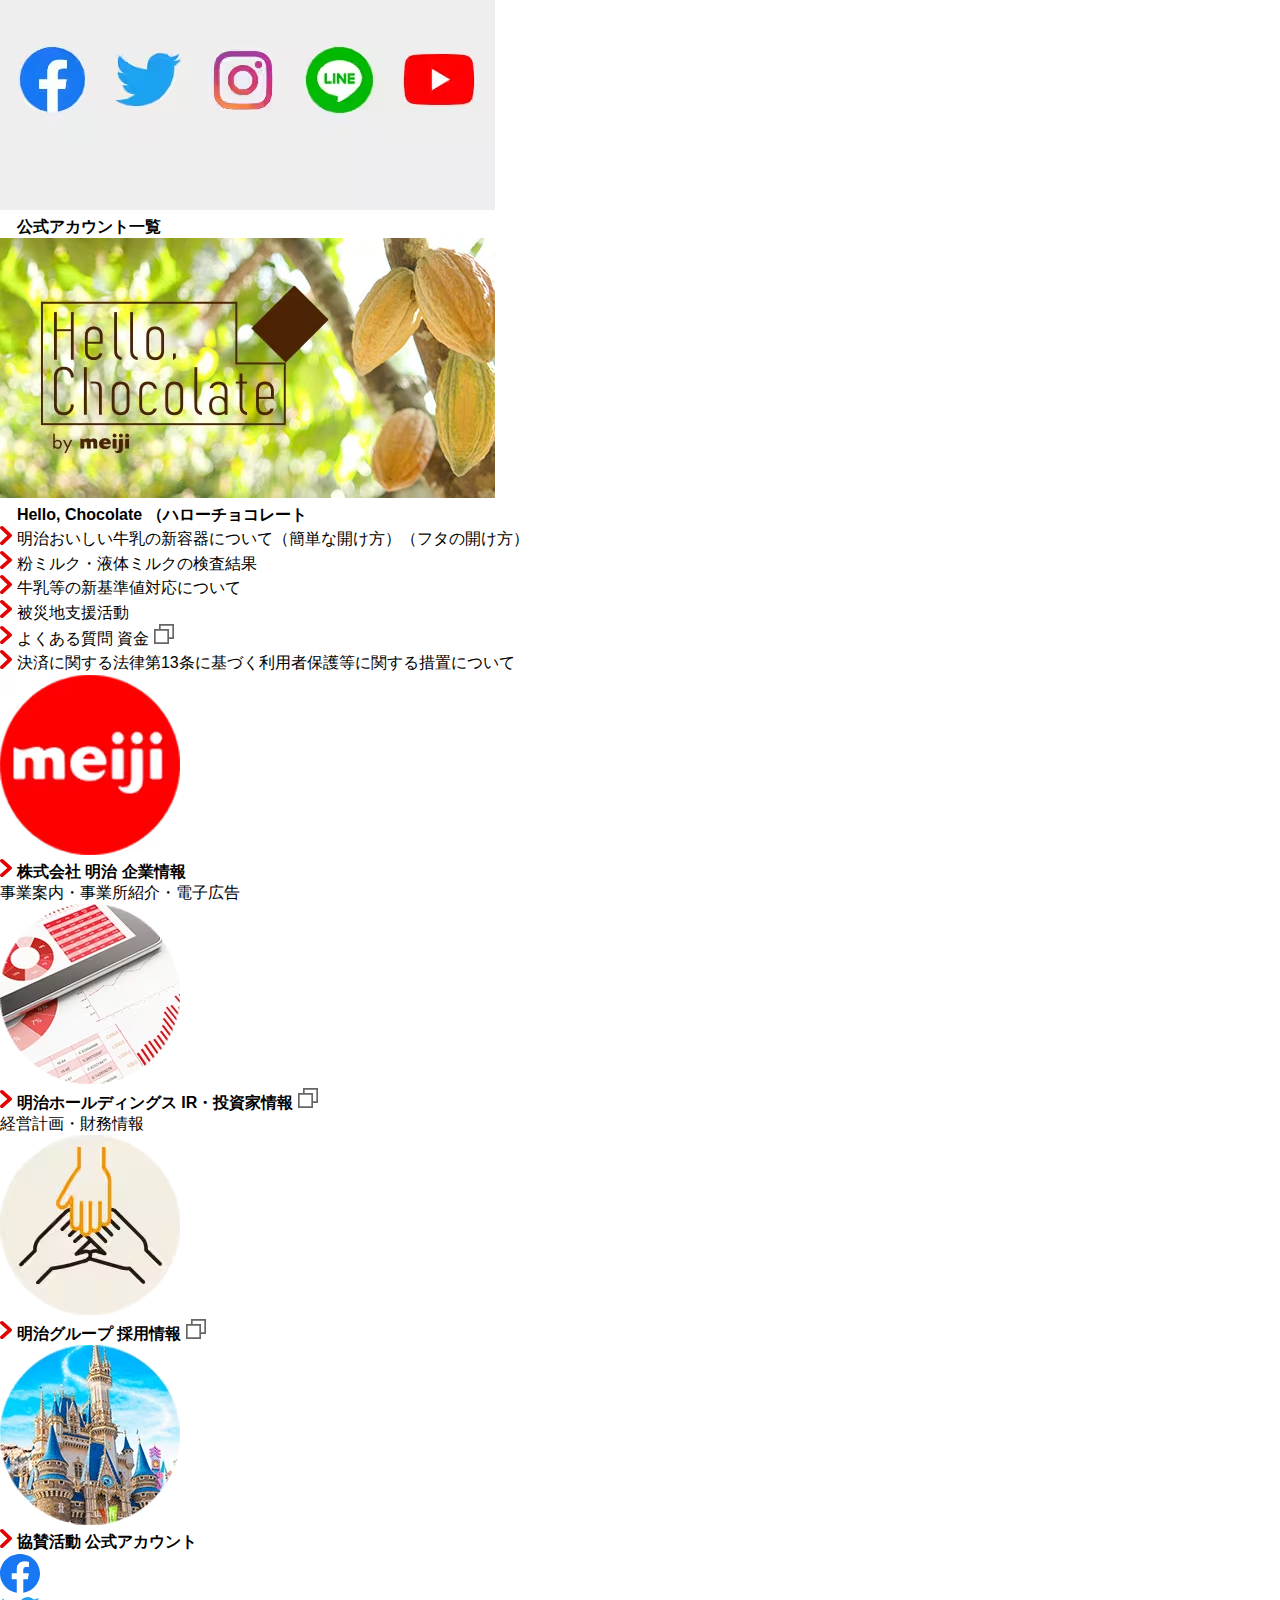
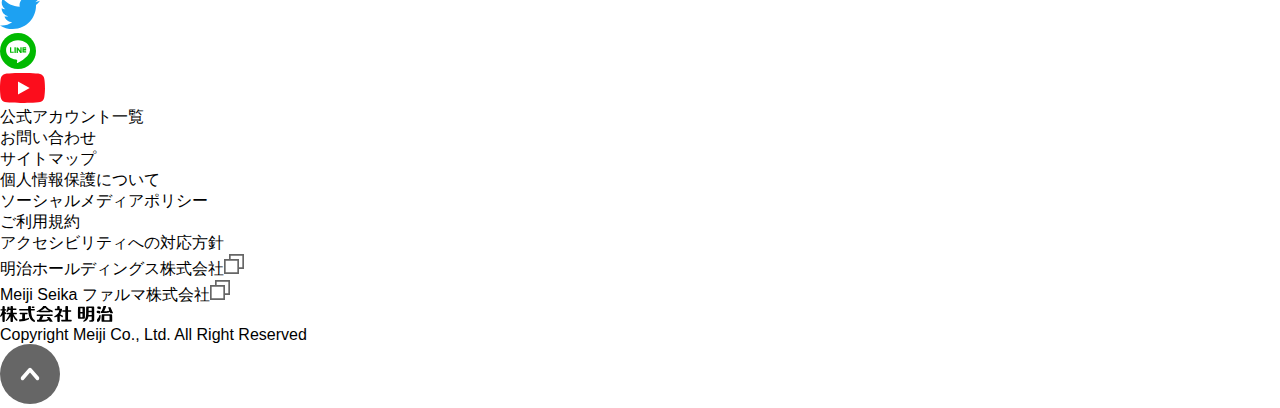
==== commit ab2c2474: "CSS: meiji information（完）, campaign contentのgird（完）" ====
--- a/index_.html
+++ b/index_.html
@@ -399,316 +399,318 @@
                 </div>
             </div>
             <!-- wave image -->
-            <div></div>
+            <div class="shape-bottom">
+                <svg data-name="Layer 1" xmlns="http://www.w3.org/2000/svg" viewBox="0 0 1200 120" preserveAspectRatio="none">
+                    <path d="M321.39,56.44c58-10.79,114.16-30.13,172-41.86,82.39-16.72,168.19-17.73,250.45-.39C823.78,31,906.67,72,985.66,92.83c70.05,18.48,146.53,26.09,214.34,3V0H0V27.35A600.21,600.21,0,0,0,321.39,56.44Z" class="shape-fill"></path>
+                </svg>
+            </div>
             <!-- company contents -->
             <div class="main-item3">
+                <!-- meiji information -->
                 <div>
-                    <!-- meiji information -->
-                    <div>
-                        <!-- title -->
-                        <div>
-                            <h2><img src="img/logo_02.svg" alt=""></h2>
-                            <strong>明治は、「おいしさ、楽しさ、健康、安心」の世界を拡げる活動に取り組んでおります。<br>「食と健康」のプロフェッショナルとして、これからも常に一歩先を行く価値を創り続けます。</strong>
+                    <!-- title -->
+                    <div class="main-item3__logo-container">
+                        <h2><img src="img/logo_02.svg" alt=""></h2>
+                        <strong>明治は、「おいしさ、楽しさ、健康、安心」の世界を拡げる活動に取り組んでおります。<br>「食と健康」のプロフェッショナルとして、これからも常に一歩先を行く価値を創り続けます。</strong>
+                    </div>
+                    <!-- contents -->
+                    <div>
+                        <div class="special-container">
+                            <ul class="special-grid-container">
+                                <li class="special-grid-item1">
+                                    <a href="#">
+                                        <div class="special__image"><img src="img/special_08.avif" alt=""></div>
+                                        <div class="special__description">
+                                            <div>
+                                                <img src="img/angle_right_white.svg" alt="">
+                                                <strong>栄養ステートメント</strong>
+                                            </div>
+                                            <p>栄養で日本のみならず世界に貢献していくため、明治が提供する“栄養”の考え方を改めて明文化します。</p>
+                                        </div>
+                                    </a>
+                                </li>
+                                <li class="special-grid-item2">
+                                    <a href="#">
+                                        <div class="special__image"><img src="img/special_15.avif" alt=""></div>
+                                        <div class="special__description">
+                                            <div>
+                                                <img src="img/angle_right_white.svg" alt="">
+                                                <strong>meiji New Action</strong>
+                                            </div>
+                                            <p>ウェルネスをわかち合う社会を実現するために。明治は行動し、進み続けます。</p>
+                                        </div>
+                                    </a>
+                                </li>
+                                <li class="special-grid-item3">
+                                    <a href="#">
+                                        <div class="special__image"><img src="img/special_03.avif" alt=""></div>
+                                        <div class="special__description">
+                                            <div>
+                                                <img src="img/angle_right_white.svg" alt="">
+                                                <strong>明治の食育</strong>
+                                            </div>
+                                            <p>食を知り、学び、楽しむ。カラダのため、心の豊かさのため。明治は、お客様の食育をサポートします。</p>
+                                        </div>
+                                    </a>
+                                </li>
+                                <li class="special-grid-item4">
+                                    <a href="#">
+                                        <div class="special__image"><img src="img/special_14.avif" alt=""></div>
+                                        <div class="special__description">
+                                            <div>
+                                                <img src="img/angle_right_white.svg" alt="">
+                                                <strong>工場見学</strong>
+                                            </div>
+                                            <p>明治では、製造工程が見学できる施設を全国に7カ所展開しています。</p>
+                                        </div>
+                                    </a>
+                                </li>
+                                <li class="special-grid-item5">
+                                    <a href="#">
+                                        <div class="special__image"><img src="img/special_05.avif" alt=""></div>
+                                        <div class="special__description">
+                                            <div>
+                                                <img src="img/angle_right_white.svg" alt="">
+                                                <strong>品質への取り組み</strong>
+                                            </div>
+                                            <p>お客様とのコミュニケーションに至るすべての機能で「約束する品質」を実現しています。</p>
+                                        </div>
+                                    </a>
+                                </li>
+                                <li class="special-grid-item6">
+                                    <a href="#">
+                                        <div class="special__image"><img src="img/special_06.avif" alt=""></div>
+                                        <div class="special__description">
+                                            <div>
+                                                <img src="img/angle_right_white.svg" alt="">
+                                                <strong>健康・安心</strong>
+                                            </div>
+                                            <p>暮らしに役立つ健康情報をご紹介しています。</p>
+                                        </div>
+                                    </a>
+                                </li>
+                            </ul>
                         </div>
-                        <!-- contents -->
-                        <div>
-                            <div>
-                                <ul>
-                                    <li>
-                                        <a href="#">
-                                            <div><img src="img/special_08.avif" alt=""></div>
-                                            <div>
-                                                <div>
-                                                    <img src="img/angle_right_white.svg" alt="">
-                                                    <span>栄養ステートメント</span>
-                                                </div>
-                                                <p>栄養で日本のみならず世界に貢献していくため、明治が提供する“栄養”の考え方を改めて明文化します。</p>
-                                            </div>
-                                        </a>
-                                    </li>
-                                    <li>
-                                        <a href="#">
-                                            <div><img src="img/special_15.avif" alt=""></div>
-                                            <div>
-                                                <div>
-                                                    <img src="img/angle_right_white.svg" alt="">
-                                                    <span>meiji New Action</span>
-                                                </div>
-                                                <p>ウェルネスをわかち合う社会を実現するために。明治は行動し、進み続けます。</p>
-                                            </div>
-                                        </a>
-                                    </li>
-                                    <li>
-                                        <a href="#">
-                                            <div><img src="img/special_03.avif" alt=""></div>
-                                            <div>
-                                                <div>
-                                                    <img src="img/angle_right_white.svg" alt="">
-                                                    <span>明治の食育</span>
-                                                </div>
-                                                <p>食を知り、学び、楽しむ。カラダのため、心の豊かさのため。明治は、お客様の食育をサポートします。</p>
-                                            </div>
-                                        </a>
-                                    </li>
-                                    <li>
-                                        <a href="#">
-                                            <div><img src="img/special_14.avif" alt=""></div>
-                                            <div>
-                                                <div>
-                                                    <img src="img/angle_right_white.svg" alt="">
-                                                    <span>工場見学</span>
-                                                </div>
-                                                <p>明治では、製造工程が見学できる施設を全国に7カ所展開しています。</p>
-                                            </div>
-                                        </a>
-                                    </li>
-                                    <li>
-                                        <a href="#">
-                                            <div><img src="img/special_05.avif" alt=""></div>
-                                            <div>
-                                                <div>
-                                                    <img src="img/angle_right_white.svg" alt="">
-                                                    <span>品質への取り組み</span>
-                                                </div>
-                                                <p>お客様とのコミュニケーションに至るすべての機能で「約束する品質」を実現しています。</p>
-                                            </div>
-                                        </a>
-                                    </li>
-                                    <li>
-                                        <a href="#">
-                                            <div><img src="img/special_06.avif" alt=""></div>
-                                            <div>
-                                                <div>
-                                                    <img src="img/angle_right_white.svg" alt="">
-                                                    <span>健康・安心</span>
-                                                </div>
-                                                <p>暮らしに役立つ健康情報をご紹介しています。</p>
-                                            </div>
-                                        </a>
-                                    </li>
-                                </ul>
-                            </div>
-                            <div>
-                                <ul>
-                                    <li>
-                                        <a href="#">
-                                            <div><img src="img/special.avif" alt=""></div>
-                                            <div>
-                                                <div>
-                                                    <img src="img/angle_right_white.svg" alt="">
-                                                    <span>サステナビリティ</span>
-                                                </div>
-                                                <p>明治グループは、食と健康のプロフェッショナルとして事業を通じた社会課題の解決に貢献し、人々が健康で安心して暮らせる「持続可能な社会の実現」を目指します。</p>
-                                            </div>
-                                        </a>
-                                    </li>
-                                    <li>
-                                        <a href="#">
-                                            <div><img src="img/special_04.avif" alt=""></div>
-                                            <div>
-                                                <div>
-                                                    <img src="img/angle_right_white.svg" alt="">
-                                                    <span>サステナブルもメイジのだいじ</span>
-                                                </div>
-                                                <p>社会に、お客さまに貢献できることを常に考え、行動に移しています。ぜひ見てみてください。</p>
-                                            </div>
-                                        </a>
-                                    </li>
-                                    <li>
-                                        <a href="#">
-                                            <div><img src="img/special_09.avif" alt=""></div>
-                                            <div>
-                                                <div>
-                                                    <img src="img/angle_right_white.svg" alt="">
-                                                    <span>DIAMOND Story</span>
-                                                </div>
-                                                <p>明治で働く多様な人財が、多様な価値観を活かし合い活躍しているようすを紹介します。</p>
-                                            </div>
-                                        </a>
-                                    </li>
-                                    <li>
-                                        <a href="#">
-                                            <div><img src="img/special_13.avif" alt=""></div>
-                                            <div>
-                                                <div>
-                                                    <img src="img/angle_right_white.svg" alt="">
-                                                    <span>明治の宅配</span>
-                                                </div>
-                                                <p>健康のために毎日おいしく飲み続けられる商品を定期的に皆様のご家庭にお届けします。</p>
-                                            </div>
-                                        </a>
-                                    </li>
-                                </ul>
-                            </div>
-                        </div>
-                    </div>
-                    <hr>
-                    <!-- campaign -->
-                    <div>
-                        <!-- title -->
-                        <div>
-                            <h2>キャンペーン</h2>
-                            <div>
-                                <button><img src="img/angle_right_white.svg" alt=""><span>一覧へ</span></button>
-                            </div>
-                        </div>
-                        <!-- content -->
-                        <div>
+                        <div class="special-container2">
                             <ul>
                                 <li>
                                     <a href="#">
-                                        <div>
-                                            <div><img src="img/savas_cp_20230306.avif" alt=""></div>
-                                            <div>
-                                                <ul>
-                                                    <li>今すぐ</li>
-                                                    <li>SNS</li>
-                                                </ul>
-                                            </div>
-                                            <div>
-                                                <p>ザバス</p>
-                                                <div>
-                                                    <img src="img/angle_right_white.svg" alt="">
-                                                    <strong>日頃の感謝を込めて、「ザバス 豪華プロテイン詰め合わせ プレゼントキャンペーン」</strong>
-                                                    <img src="img/external_gray.svg" alt="">
-                                                </div>
-                                            </div>
-                                            <div>応募締切： <span>2023年3月20日(月)23:59まで</span></div>
+                                        <div class="special__image"><img src="img/special.avif" alt=""></div>
+                                        <div class="special__description">
+                                            <div>
+                                                <img src="img/angle_right_white.svg" alt="">
+                                                <strong>サステナビリティ</strong>
+                                            </div>
+                                            <p>明治グループは、食と健康のプロフェッショナルとして事業を通じた社会課題の解決に貢献し、人々が健康で安心して暮らせる「持続可能な社会の実現」を目指します。</p>
                                         </div>
                                     </a>
                                 </li>
                                 <li>
                                     <a href="#">
-                                        <div>
-                                            <div><img src="img/meiji_cp_20230301.avif" alt=""></div>
-                                            <div>
-                                                <ul>
-                                                    <li>今すぐ</li>
-                                                    <li>SNS</li>
-                                                </ul>
-                                            </div>
-                                            <div>
-                                                <p>明治</p>
-                                                <div>
-                                                    <img src="img/angle_right_white.svg" alt="">
-                                                    <strong>東京ディズニーリゾート® パークチケット＆パーク内で使えるギフトカードプレゼントキャンペーン</strong>
-                                                    <img src="img/external_gray.svg" alt="">
-                                                </div>
-                                            </div>
-                                            <div>応募締切： <span>2023年3月14日(火)15:00まで</span></div>
+                                        <div class="special__image"><img src="img/special_04.avif" alt=""></div>
+                                        <div class="special__description">
+                                            <div>
+                                                <img src="img/angle_right_white.svg" alt="">
+                                                <strong>サステナブルもメイジのだいじ</strong>
+                                            </div>
+                                            <p>社会に、お客さまに貢献できることを常に考え、行動に移しています。ぜひ見てみてください。</p>
                                         </div>
                                     </a>
                                 </li>
                                 <li>
                                     <a href="#">
-                                        <div>
-                                            <div><img src="img/probio_cp_20230110.avif" alt=""></div>
-                                            <div>
-                                                <ul>
-                                                    <li>商品購入</li>
-                                                    <li>SNS</li>
-                                                    <li>はがき</li>
-                                                </ul>
-                                            </div>
-                                            <div>
-                                                <p>明治プロバイオティクスヨーグルト</p>
-                                                <div>
-                                                    <img src="img/angle_right_white.svg" alt="">
-                                                    <strong>明治プロバイオティクス商品で前向きなジブンへ！カラダの充実祭！キャンペーン</strong>
-                                                    <img src="img/external_gray.svg" alt="">
-                                                </div>
-                                            </div>
-                                            <div>応募締切： <span>2023年3月31日(金)※当日消印有効</span></div>
+                                        <div class="special__image"><img src="img/special_09.avif" alt=""></div>
+                                        <div class="special__description">
+                                            <div>
+                                                <img src="img/angle_right_white.svg" alt="">
+                                                <strong>DIAMOND Story</strong>
+                                            </div>
+                                            <p>明治で働く多様な人財が、多様な価値観を活かし合い活躍しているようすを紹介します。</p>
                                         </div>
                                     </a>
                                 </li>
                                 <li>
                                     <a href="#">
-                                        <div>
-                                            <div><img src="img/savas_cp_230106.avif" alt=""></div>
-                                            <div>
-                                                <ul>
-                                                    <li>商品購入</li>
-                                                    <li>はがき</li>
-                                                </ul>
-                                            </div>
-                                            <div>
-                                                <p>ザバス</p>
-                                                <div>
-                                                    <img src="img/angle_right_white.svg" alt="">
-                                                    <strong>ザバス 冬トレ応援！キャンペーン</strong>
-                                                    <img src="img/external_gray.svg" alt="">
-                                                </div>
-                                            </div>
-                                            <div>応募締切： <span>2023年3月31日(金) ※当日消印有効</span></div>
-                                        </div>
-                                    </a>
-                                </li>
-                                <li>
-                                    <a href="#">
-                                        <div>
-                                            <div><img src="img/meiji_pa3_cp_20221014_1.avif" alt=""></div>
-                                            <div>
-                                                <ul>
-                                                    <li>今すぐ</li>
-                                                    <li>SNS</li>
-                                                </ul>
-                                            </div>
-                                            <div>
-                                                <p>明治プロビオヨーグルトPA-3</p>
-                                                <div>
-                                                    <img src="img/angle_right_white.svg" alt="">
-                                                    <strong>尿酸値掲示板</strong>
-                                                    <img src="img/external_gray.svg" alt="">
-                                                </div>
-                                            </div>
-                                            <div>応募締切： <span>2023年3月31日(金)23:59まで</span></div>
-                                        </div>
-                                    </a>
-                                </li>
-                                <li>
-                                    <a href="#">
-                                        <div>
-                                            <div><img src="img/meiji_pa3_cp_20221014_2.png" alt=""></div>
-                                            <div>
-                                                <ul>
-                                                    <li>今すぐ</li>
-                                                    <li>SNS</li>
-                                                </ul>
-                                            </div>
-                                            <div>
-                                                <p>明治プロビオヨーグルトPA-3</p>
-                                                <div>
-                                                    <img src="img/angle_right_white.svg" alt="">
-                                                    <strong>尿酸値サロンポイントキャンペーン</strong>
-                                                    <img src="img/external_gray.svg" alt="">
-                                                </div>
-                                            </div>
-                                            <div>応募締切： <span>2023年3月31日(金)23:59まで</span></div>
+                                        <div class="special__image"><img src="img/special_13.avif" alt=""></div>
+                                        <div class="special__description">
+                                            <div>
+                                                <img src="img/angle_right_white.svg" alt="">
+                                                <strong>明治の宅配</strong>
+                                            </div>
+                                            <p>健康のために毎日おいしく飲み続けられる商品を定期的に皆様のご家庭にお届けします。</p>
                                         </div>
                                     </a>
                                 </li>
                             </ul>
                         </div>
                     </div>
-                    <hr>
-                    <!-- CM gallury -->
-                    <div>
-                        <!-- title -->
+                </div>
+                <hr>
+                <!-- campaign -->
+                <div class="campaign-container">
+                    <!-- title -->
+                    <div class="content-title-container">
+                        <h2>キャンペーン</h2>
                         <div>
-                            <h2>CMギャラリー</h2>
-                            <div>
-                                <button><img src="img/angle_right_white.svg" alt=""><span>一覧へ</span></button>
-                            </div>
+                            <a href="#"><img src="img/angle_right_white.svg" class="angle-white-icon"><strong>一覧へ</strong></a>
                         </div>
-                        <!-- content -->
+                    </div>
+                    <!-- content -->
+                    <div>
+                        <ul class="campaign-grid-container">
+                            <li>
+                                <a href="#">
+                                    <div>
+                                        <div class="campaign-image"><img src="img/savas_cp_20230306.avif" alt=""></div>
+                                        <div>
+                                            <ul>
+                                                <li>今すぐ</li>
+                                                <li>SNS</li>
+                                            </ul>
+                                        </div>
+                                        <div>
+                                            <p>ザバス</p>
+                                            <div>
+                                                <img src="img/angle_right_white.svg" alt="">
+                                                <strong>日頃の感謝を込めて、「ザバス 豪華プロテイン詰め合わせ プレゼントキャンペーン」</strong>
+                                                <img src="img/external_gray.svg" alt="">
+                                            </div>
+                                        </div>
+                                        <div>応募締切： <span>2023年3月20日(月)23:59まで</span></div>
+                                    </div>
+                                </a>
+                            </li>
+                            <li>
+                                <a href="#">
+                                    <div>
+                                        <div class="campaign-image"><img src="img/meiji_cp_20230301.avif" alt=""></div>
+                                        <div>
+                                            <ul>
+                                                <li>今すぐ</li>
+                                                <li>SNS</li>
+                                            </ul>
+                                        </div>
+                                        <div>
+                                            <p>明治</p>
+                                            <div>
+                                                <img src="img/angle_right_white.svg" alt="">
+                                                <strong>東京ディズニーリゾート® パークチケット＆パーク内で使えるギフトカードプレゼントキャンペーン</strong>
+                                                <img src="img/external_gray.svg" alt="">
+                                            </div>
+                                        </div>
+                                        <div>応募締切： <span>2023年3月14日(火)15:00まで</span></div>
+                                    </div>
+                                </a>
+                            </li>
+                            <li>
+                                <a href="#">
+                                    <div>
+                                        <div class="campaign-image"><img src="img/probio_cp_20230110.avif" alt=""></div>
+                                        <div>
+                                            <ul>
+                                                <li>商品購入</li>
+                                                <li>SNS</li>
+                                                <li>はがき</li>
+                                            </ul>
+                                        </div>
+                                        <div>
+                                            <p>明治プロバイオティクスヨーグルト</p>
+                                            <div>
+                                                <img src="img/angle_right_white.svg" alt="">
+                                                <strong>明治プロバイオティクス商品で前向きなジブンへ！カラダの充実祭！キャンペーン</strong>
+                                                <img src="img/external_gray.svg" alt="">
+                                            </div>
+                                        </div>
+                                        <div>応募締切： <span>2023年3月31日(金)※当日消印有効</span></div>
+                                    </div>
+                                </a>
+                            </li>
+                            <li>
+                                <a href="#">
+                                    <div>
+                                        <div class="campaign-image"><img src="img/savas_cp_230106.avif" alt=""></div>
+                                        <div>
+                                            <ul>
+                                                <li>商品購入</li>
+                                                <li>はがき</li>
+                                            </ul>
+                                        </div>
+                                        <div>
+                                            <p>ザバス</p>
+                                            <div>
+                                                <img src="img/angle_right_white.svg" alt="">
+                                                <strong>ザバス 冬トレ応援！キャンペーン</strong>
+                                                <img src="img/external_gray.svg" alt="">
+                                            </div>
+                                        </div>
+                                        <div>応募締切： <span>2023年3月31日(金) ※当日消印有効</span></div>
+                                    </div>
+                                </a>
+                            </li>
+                            <li>
+                                <a href="#">
+                                    <div>
+                                        <div class="campaign-image"><img src="img/meiji_pa3_cp_20221014_1.avif" alt=""></div>
+                                        <div>
+                                            <ul>
+                                                <li>今すぐ</li>
+                                                <li>SNS</li>
+                                            </ul>
+                                        </div>
+                                        <div>
+                                            <p>明治プロビオヨーグルトPA-3</p>
+                                            <div>
+                                                <img src="img/angle_right_white.svg" alt="">
+                                                <strong>尿酸値掲示板</strong>
+                                                <img src="img/external_gray.svg" alt="">
+                                            </div>
+                                        </div>
+                                        <div>応募締切： <span>2023年3月31日(金)23:59まで</span></div>
+                                    </div>
+                                </a>
+                            </li>
+                            <li>
+                                <a href="#">
+                                    <div>
+                                        <div class="campaign-image"><img src="img/meiji_pa3_cp_20221014_2.png" alt=""></div>
+                                        <div>
+                                            <ul>
+                                                <li>今すぐ</li>
+                                                <li>SNS</li>
+                                            </ul>
+                                        </div>
+                                        <div>
+                                            <p>明治プロビオヨーグルトPA-3</p>
+                                            <div>
+                                                <img src="img/angle_right_white.svg" alt="">
+                                                <strong>尿酸値サロンポイントキャンペーン</strong>
+                                                <img src="img/external_gray.svg" alt="">
+                                            </div>
+                                        </div>
+                                        <div>応募締切： <span>2023年3月31日(金)23:59まで</span></div>
+                                    </div>
+                                </a>
+                            </li>
+                        </ul>
+                    </div>
+                </div>
+                <hr>
+                <!-- CM gallury -->
+                <div>
+                    <!-- title -->
+                    <div>
+                        <h2>CMギャラリー</h2>
                         <div>
-                            <div><img src="img/savas_dokujieiyousekkei_15s.avif" alt=""></div>
-                            <div>
-                                <p>ザバス</p>
-                                <div><a href="#"><img src="img/angle_right_white.svg" alt="">「カラダづくりには独自栄養設計のザバス」篇 15秒</a></div>
-                                <div><a href="#"><img src="img/angle_right_white.svg" alt="">ブランドサイトへ</a></div>
-                            </div>
+                            <button><img src="img/angle_right_white.svg" alt=""><span>一覧へ</span></button>
+                        </div>
+                    </div>
+                    <!-- content -->
+                    <div>
+                        <div><img src="img/savas_dokujieiyousekkei_15s.avif" alt=""></div>
+                        <div>
+                            <p>ザバス</p>
+                            <div><a href="#"><img src="img/angle_right_white.svg" alt="">「カラダづくりには独自栄養設計のザバス」篇 15秒</a></div>
+                            <div><a href="#"><img src="img/angle_right_white.svg" alt="">ブランドサイトへ</a></div>
                         </div>
                     </div>
                 </div>
--- a/css/style_.css
+++ b/css/style_.css
@@ -3,6 +3,7 @@
 * { margin: 0; padding: 0; box-sizing: border-box; font-family: YuGothic, "Yu Gothic Medium", "Yu Gothic", -apple-system, BlinkMacSystemFont, "Segoe UI", Roboto, "Helvetica Neue", Arial, "Hiragino Kaku Gothic ProN", Meiryo, sans-serif; }
 ul { list-style: none; }
 a { text-decoration: none; color: black; }
+/* div { font-size: 0; } */
 
 /* public icon css */
 .external-site-icon { width: 12px; height: 12px; margin-left: 10px; }
@@ -120,6 +121,9 @@
 .shape-top { position: absolute; bottom: 0; width: 100%; overflow: hidden; line-height: 0; transform: rotate(180deg); }
 .shape-top svg { display: block; width: calc(143% + 1.3px); height: 95px; transform: rotateY(180deg); }
 .shape-top .shape-fill { fill: #f8f4e9; } 
+.shape-bottom { position: absolute;  width: 100%; overflow: hidden; line-height: 0; transform: rotateY(180deg); }
+.shape-bottom svg { display: block; width: calc(143% + 1.3px); height: 95px; transform: rotateY(180deg); }
+.shape-bottom .shape-fill { fill: #f8f4e9; }
 
 /* notice css */
 .main-item2 { background-color: #f8f4e9; position: relative; }
@@ -135,17 +139,67 @@
 .main-item2__banner-container > ul { display: flex; max-width: 1200px; overflow: hidden; }
 .main-item2__banner-container > ul > li:nth-child(2n+1) { margin-right: 40px; }
 .main-item2__banner-container > ul > li > a > img { width: 580px; height: 330px; border-radius: 10px; }
-.banner-pagenation { text-align: center; margin-top: 30px; padding-bottom: 30px; }
+.banner-pagenation { text-align: center; margin-top: 30px; padding-bottom: 15px; }
 .banner-pagenation > button { width: 12px; height: 12px; background-color: #666666; border: none; border-radius: 6px; margin: 0 10px; }
 .banner-prev-btn { position: absolute; left: 0; top: 290px; }
 .banner-next-btn { position: absolute; right: 0; top: 290px; }
 .banner-prev-btn > button, .banner-next-btn > button, .banner-pause-btn > button { font-size: 0; background-color: rgba(1, 1, 1, 0); border: none; }
-.btn-container { width: 100%; position: absolute; bottom: 30px; }
+.btn-container { width: 100%; position: absolute; bottom: 15px; }
 .banner-pause-btn { max-width: 1200px; text-align: right; font-size: 0;  }
 .banner-pause-btn > button > img { width: 30px; height: 30px; }
 
+.main-item3 { max-width: 1200px; margin: 0 auto; }
+.main-item3__logo-container { text-align: center; padding-top: 60px; }
+.main-item3__logo-container > h2 { padding-bottom: 10px; }
+
+.special-container { padding-top: 60px; }
+.special-grid-container { display: grid; grid-template-columns: repeat(4, 1fr); grid-template-rows: 275px 90px 275px; row-gap: 30px; column-gap: 30px; }
+.special-grid-item1 { grid-column: 1 / 3; grid-row: 1 / 2; }
+.special-grid-item2 { grid-column: 3 / 5; grid-row: 2 / 4; }
+.special-grid-item3 { grid-column: 3 / 4; grid-row: 1 / 2; }
+.special-grid-item4 { grid-column: 4 / 5; grid-row: 1 / 2; }
+.special-grid-item5 { grid-column: 1 / 2; grid-row: 3 / 4; }
+.special-grid-item6 { grid-column: 2 / 3; grid-row: 3 / 4; }
+
+.special-grid-item1 > a > div:nth-of-type(2) { background-color: #d33a1c; height: 124px; }
+.special-grid-item2 > a > div:nth-of-type(2) { background-color: #c6202b; height: 124px; }
+.special-grid-item3 > a > div:nth-of-type(2) { background-color: #c2024e; height: 145px; }
+.special-grid-item4 > a > div:nth-of-type(2) { background-color: #715c45; height: 145px; }
+.special-grid-item5 > a > div:nth-of-type(2) { background-color: #444444; height: 145px; }
+.special-grid-item6 > a > div:nth-of-type(2) { background-color: #0076c8; height: 145px; }
+
+.special__image { font-size: 0; }
+.special__image > img { width: 100%; height: 100%; object-fit: cover; }
+.special__description { padding: 18px; border-radius: 0 0 10px 10px; }
+.special__description > div > img { width: 8px; height: 12px; margin-right: 12px; }
+.special__description > div > strong { font-size: 18px; color: #fff; }
+.special__description > p { font-size: 15px; color: #fff; padding-top: 10px; }
+
+.special-container2 > ul { display: flex; width: 100%; max-width: 1200px; justify-content: space-between; padding-top: 60px; }
+.special-container2 > ul > li { width: 280px; height: 315px; }
+.special-container2 > ul > li > a > div:nth-child(2) { height: 185px; border-radius: 0 0 10px 10px; }
+
+.special-container2 > ul > li:nth-child(1) > a > div:nth-child(2) { background-color: #007735; }
+.special-container2 > ul > li:nth-child(2) > a > div:nth-child(2) { background-color: #577800; }
+.special-container2 > ul > li:nth-child(3) > a > div:nth-child(2) { background-color: #573a7e; }
+.special-container2 > ul > li:nth-child(4) > a > div:nth-child(2) { background-color: #00326f; }
+
+hr { margin: 80px 0; border: none; border-top: 5px dotted #c0bcb1; height: 1px; background-color: #fff; width: 100%;}
+
+/* campaign content css */
+.campaign-container { width: 100%; max-width: 1200px; margin: 0 auto; }
+.content-title-container { display: flex; justify-content: space-between; align-items: center; margin-bottom: 40px; }
+.content-title-container > h2 { width: 900px; text-align: center; padding-left: 300px; font-size: 30px; }
+.content-title-container > div > a > img { margin-right: 10px; vertical-align: middle; }
+.content-title-container > div > a > strong { vertical-align: middle; }
+
+.campaign-grid-container { display: grid; grid-template-rows: repeat(2, minmax(300px, auto)) ; grid-template-columns: repeat(3, 375px); gap: 40px;}
+.campaign-image > img { width: 100%; height: 100%; object-fit: cover; border-radius: 10px; border: 1px solid #dfdacb; }
+
+
 /* aside css */
 aside {}
 
 /* footer css */
 footer {}
+
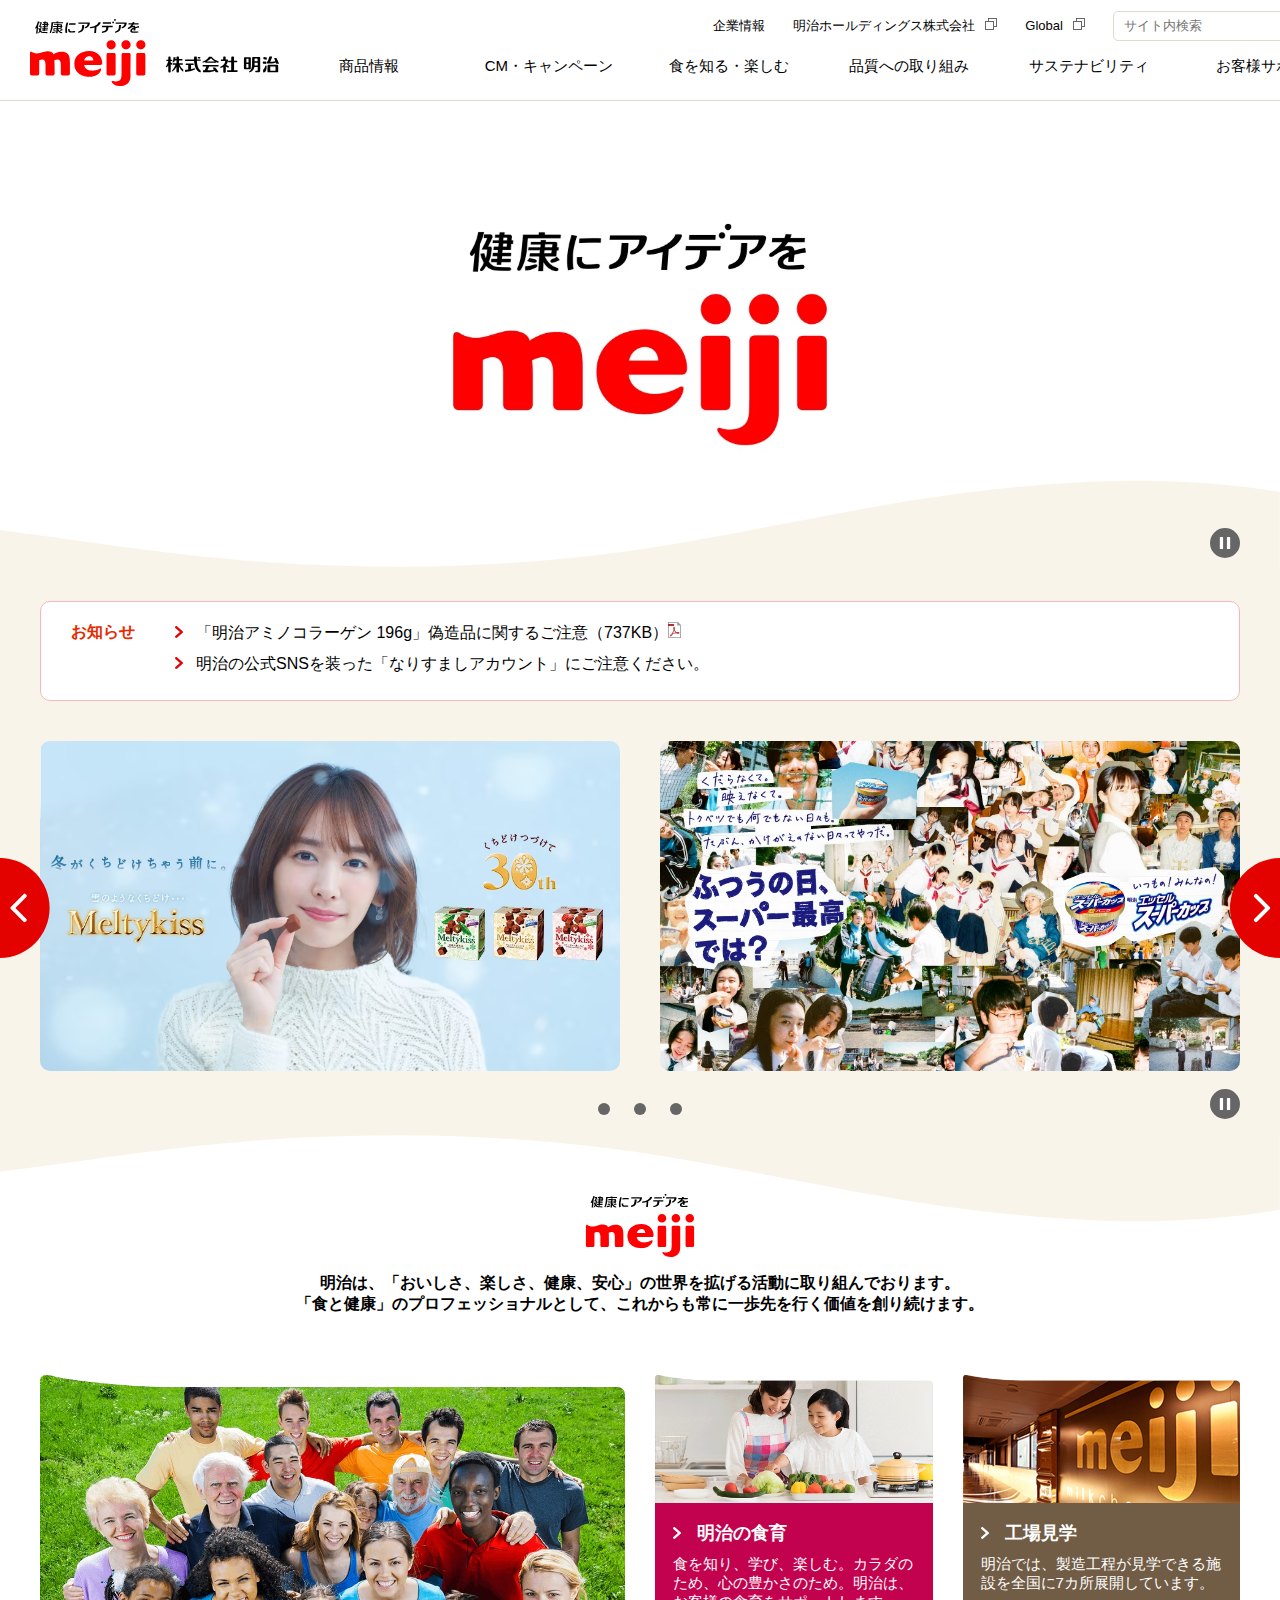
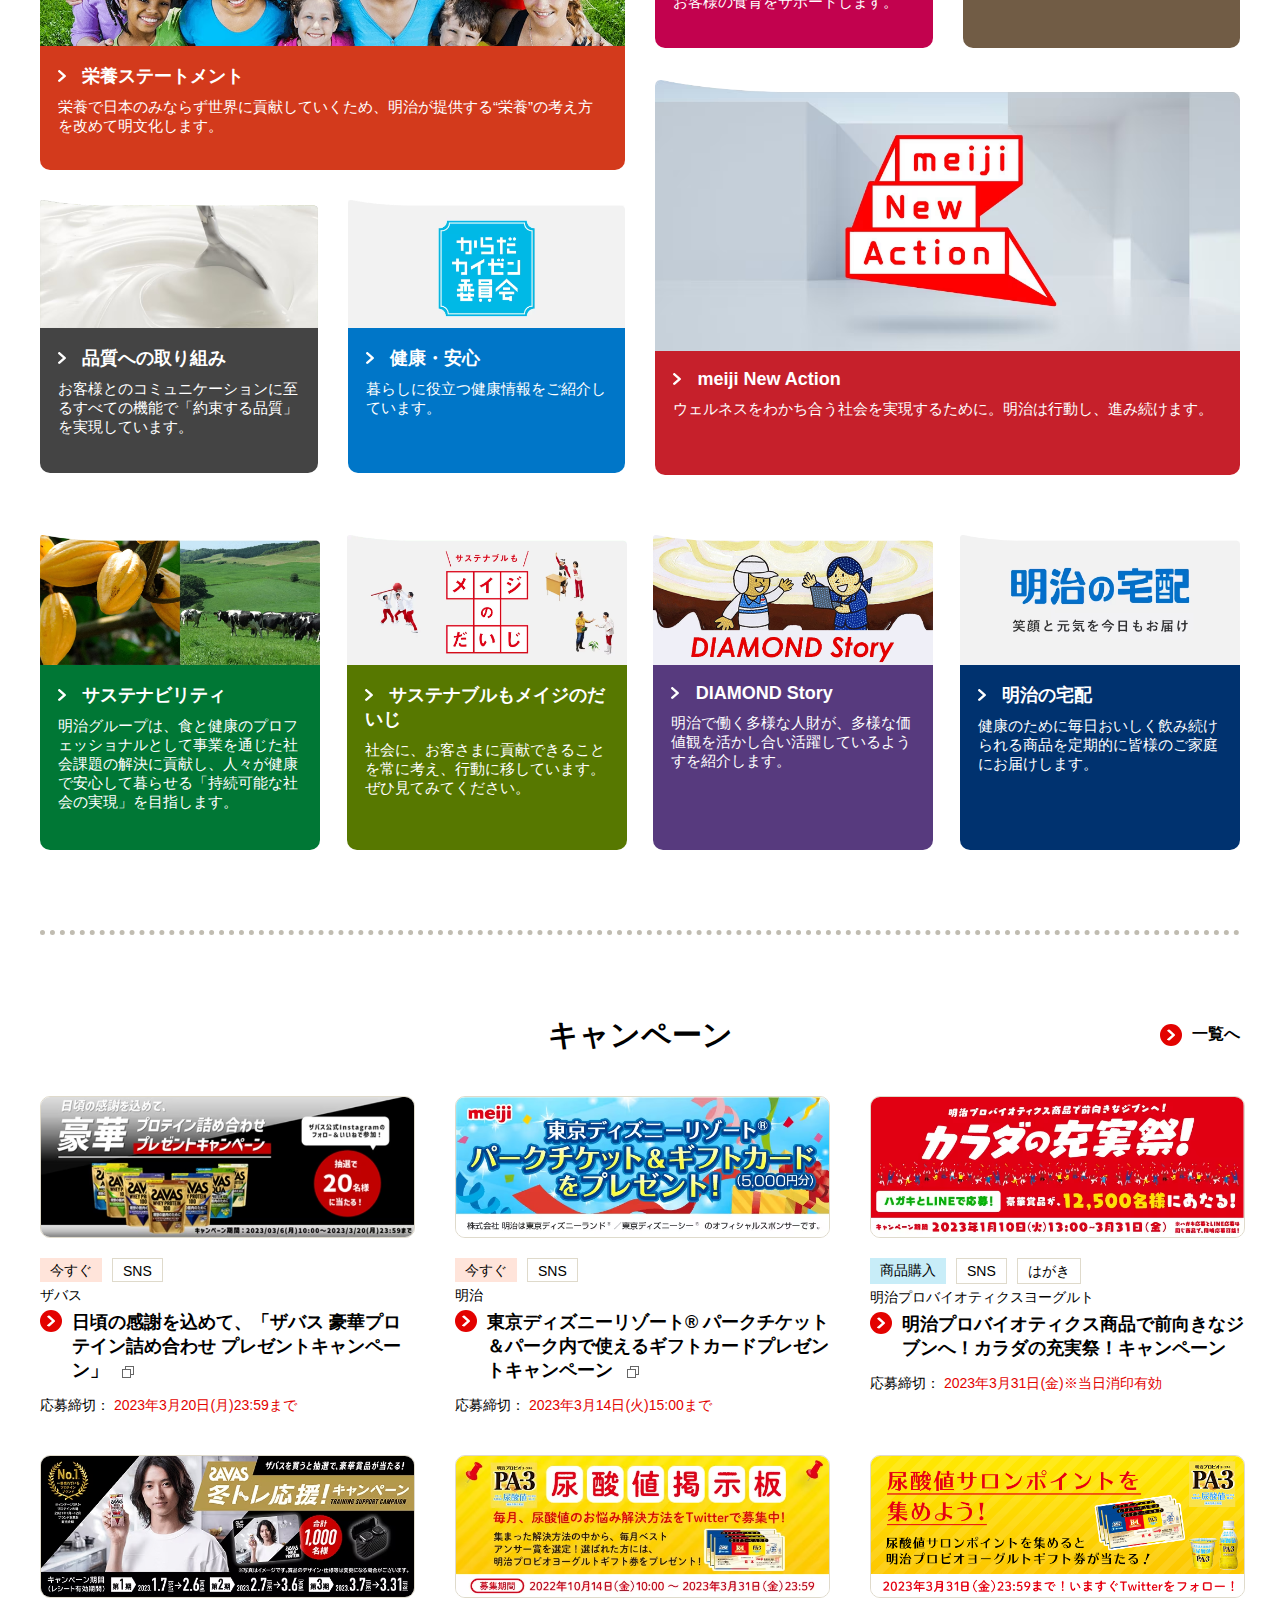
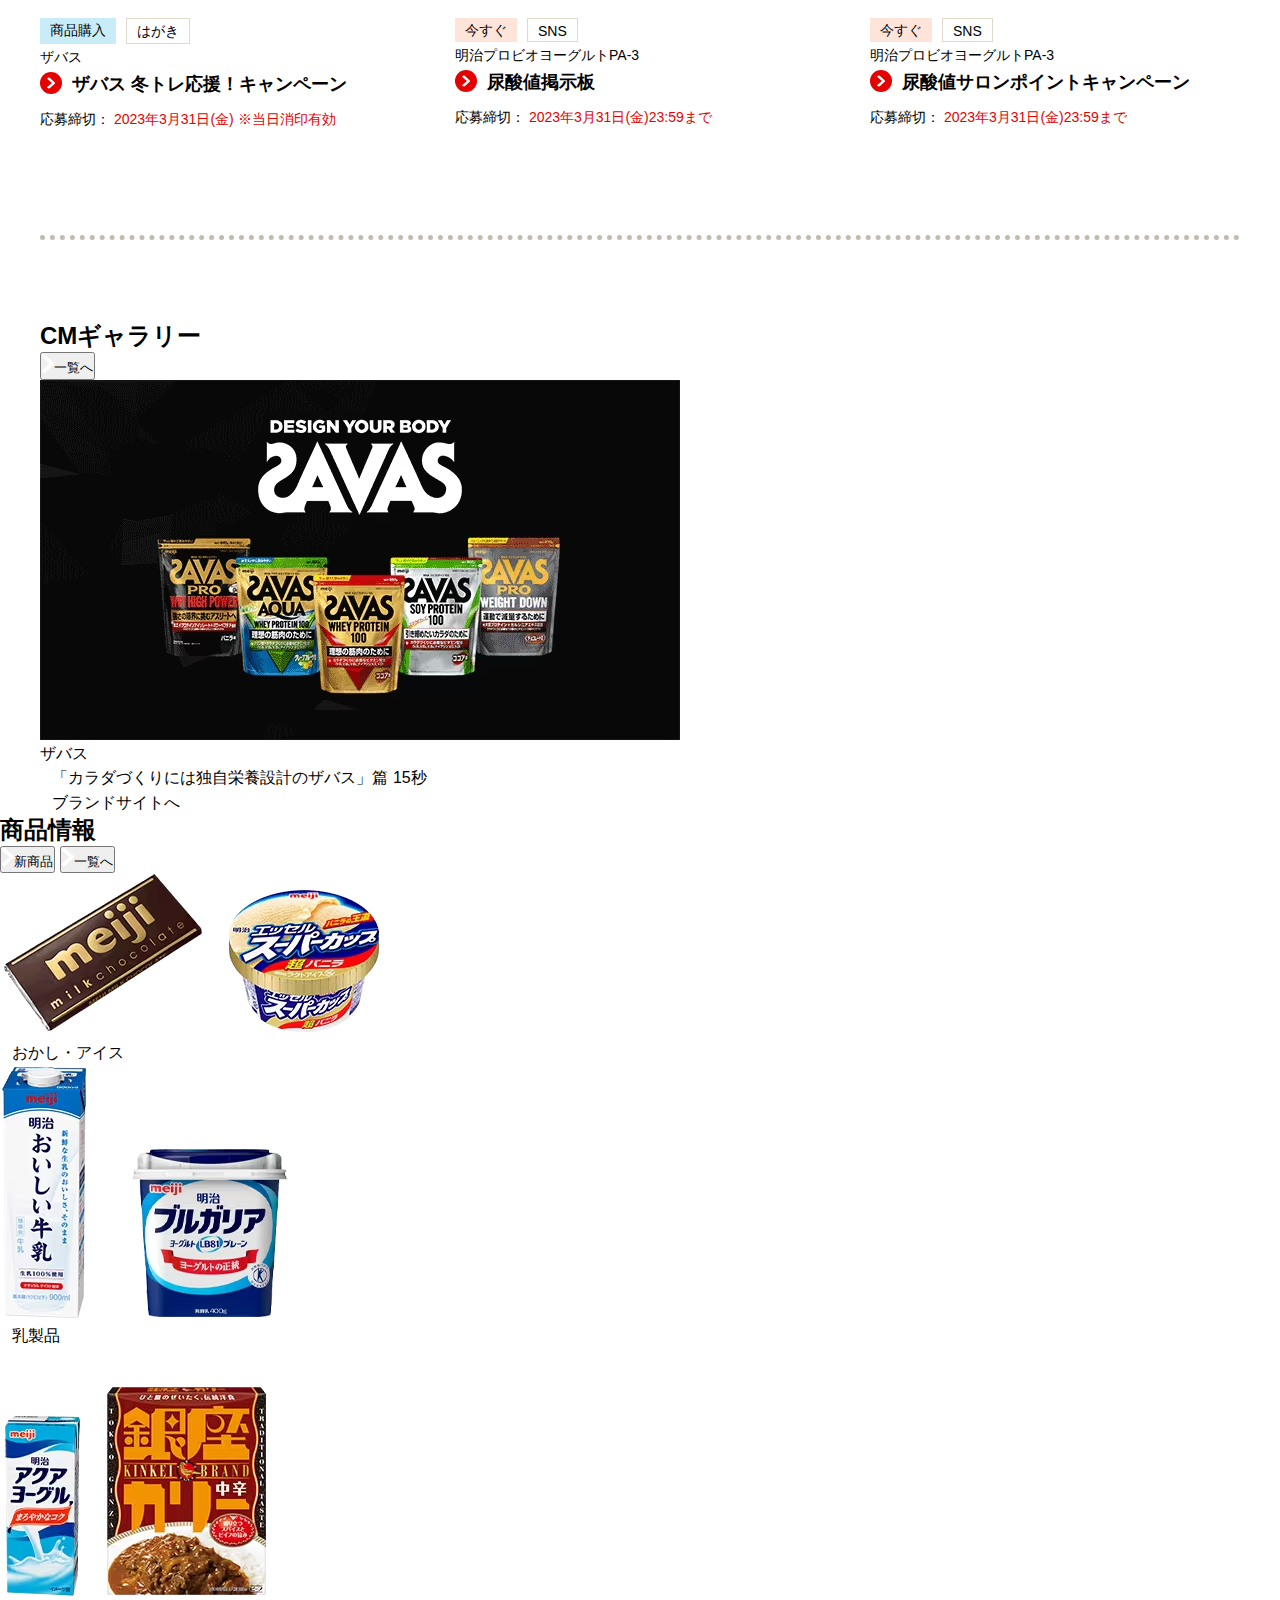
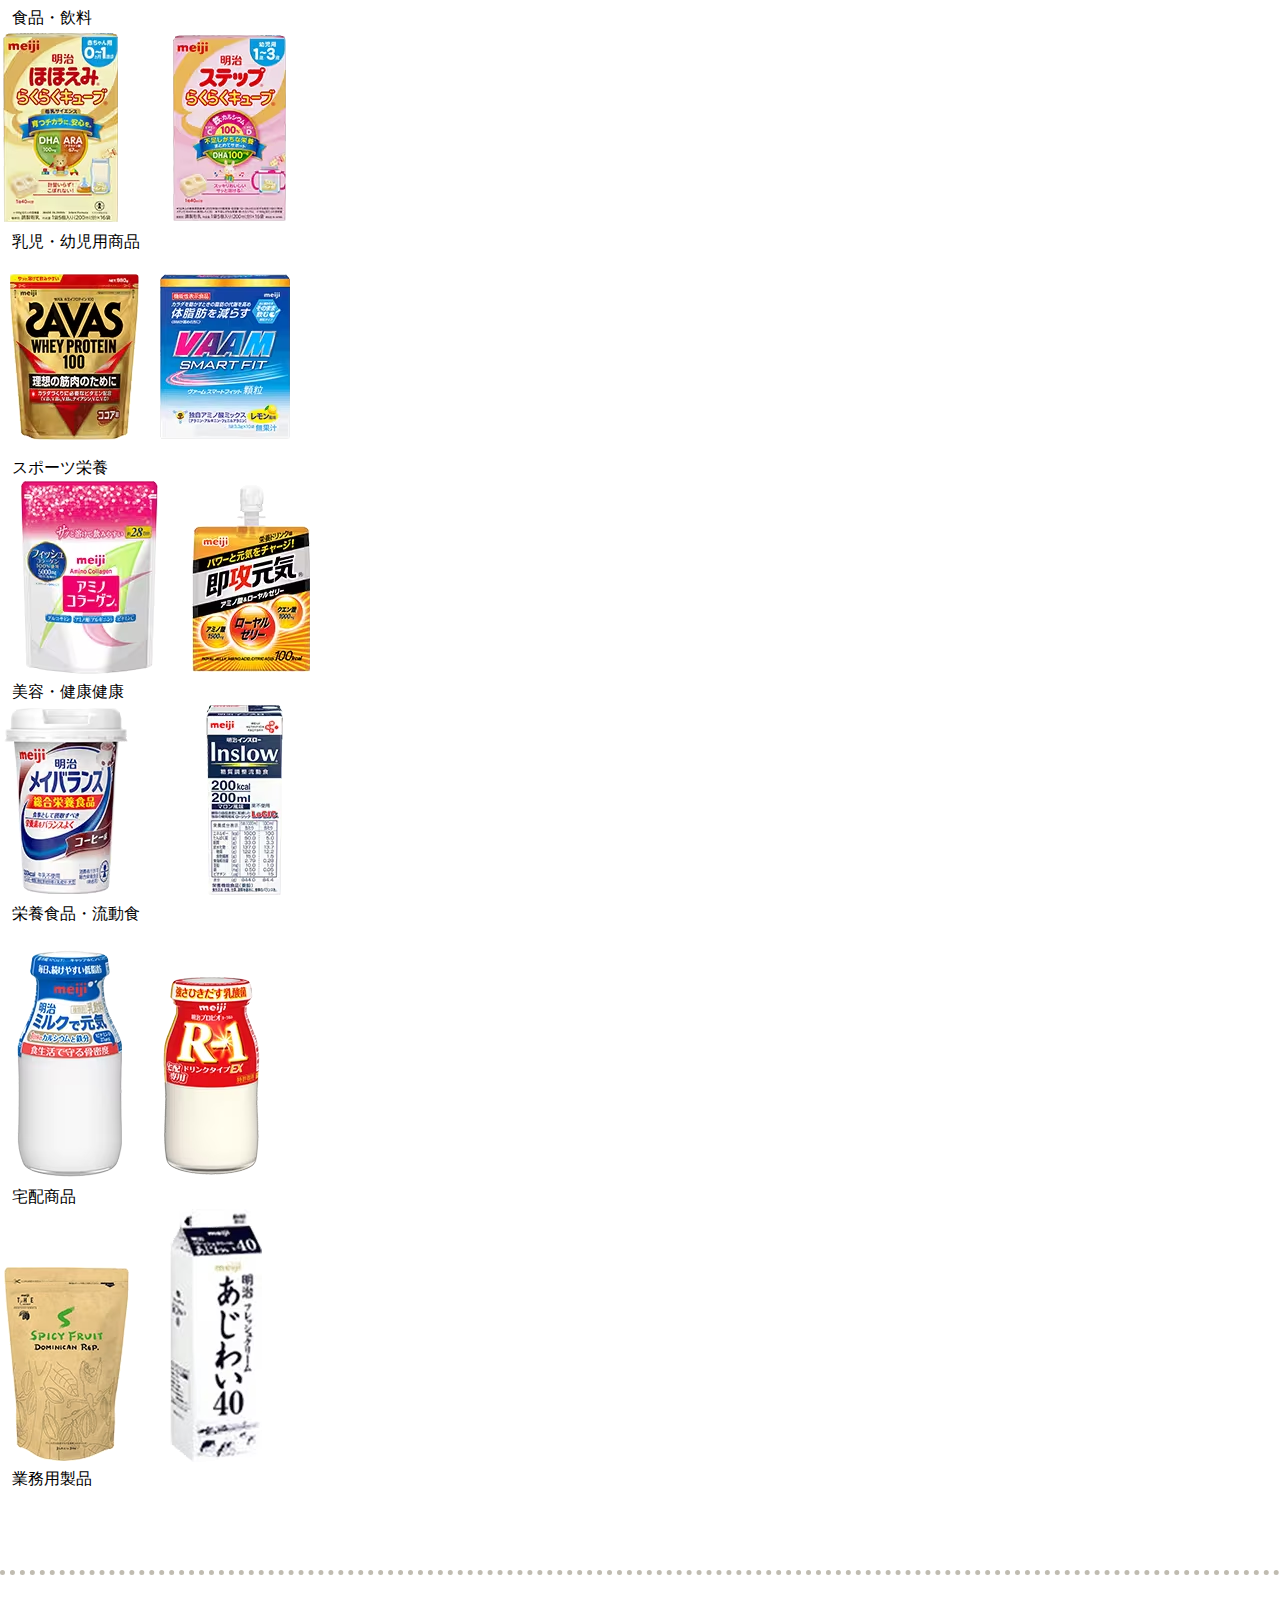
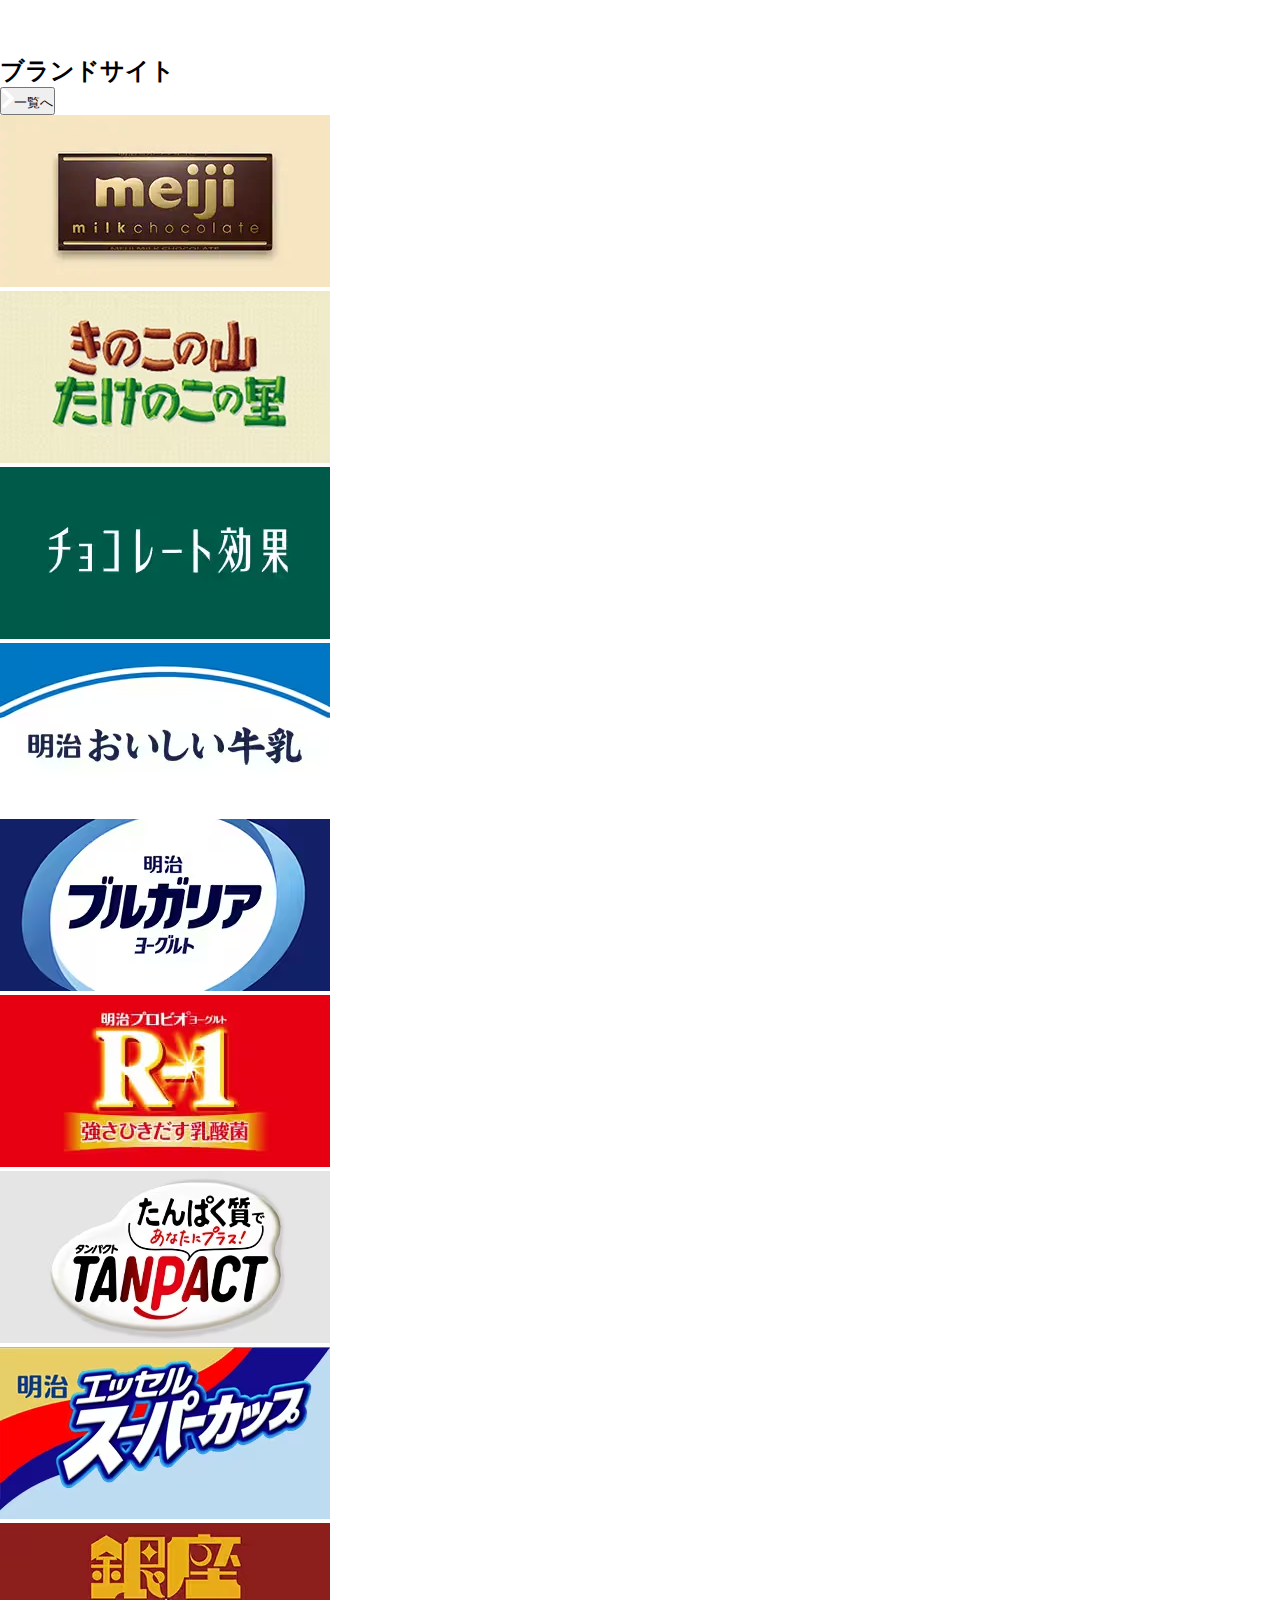
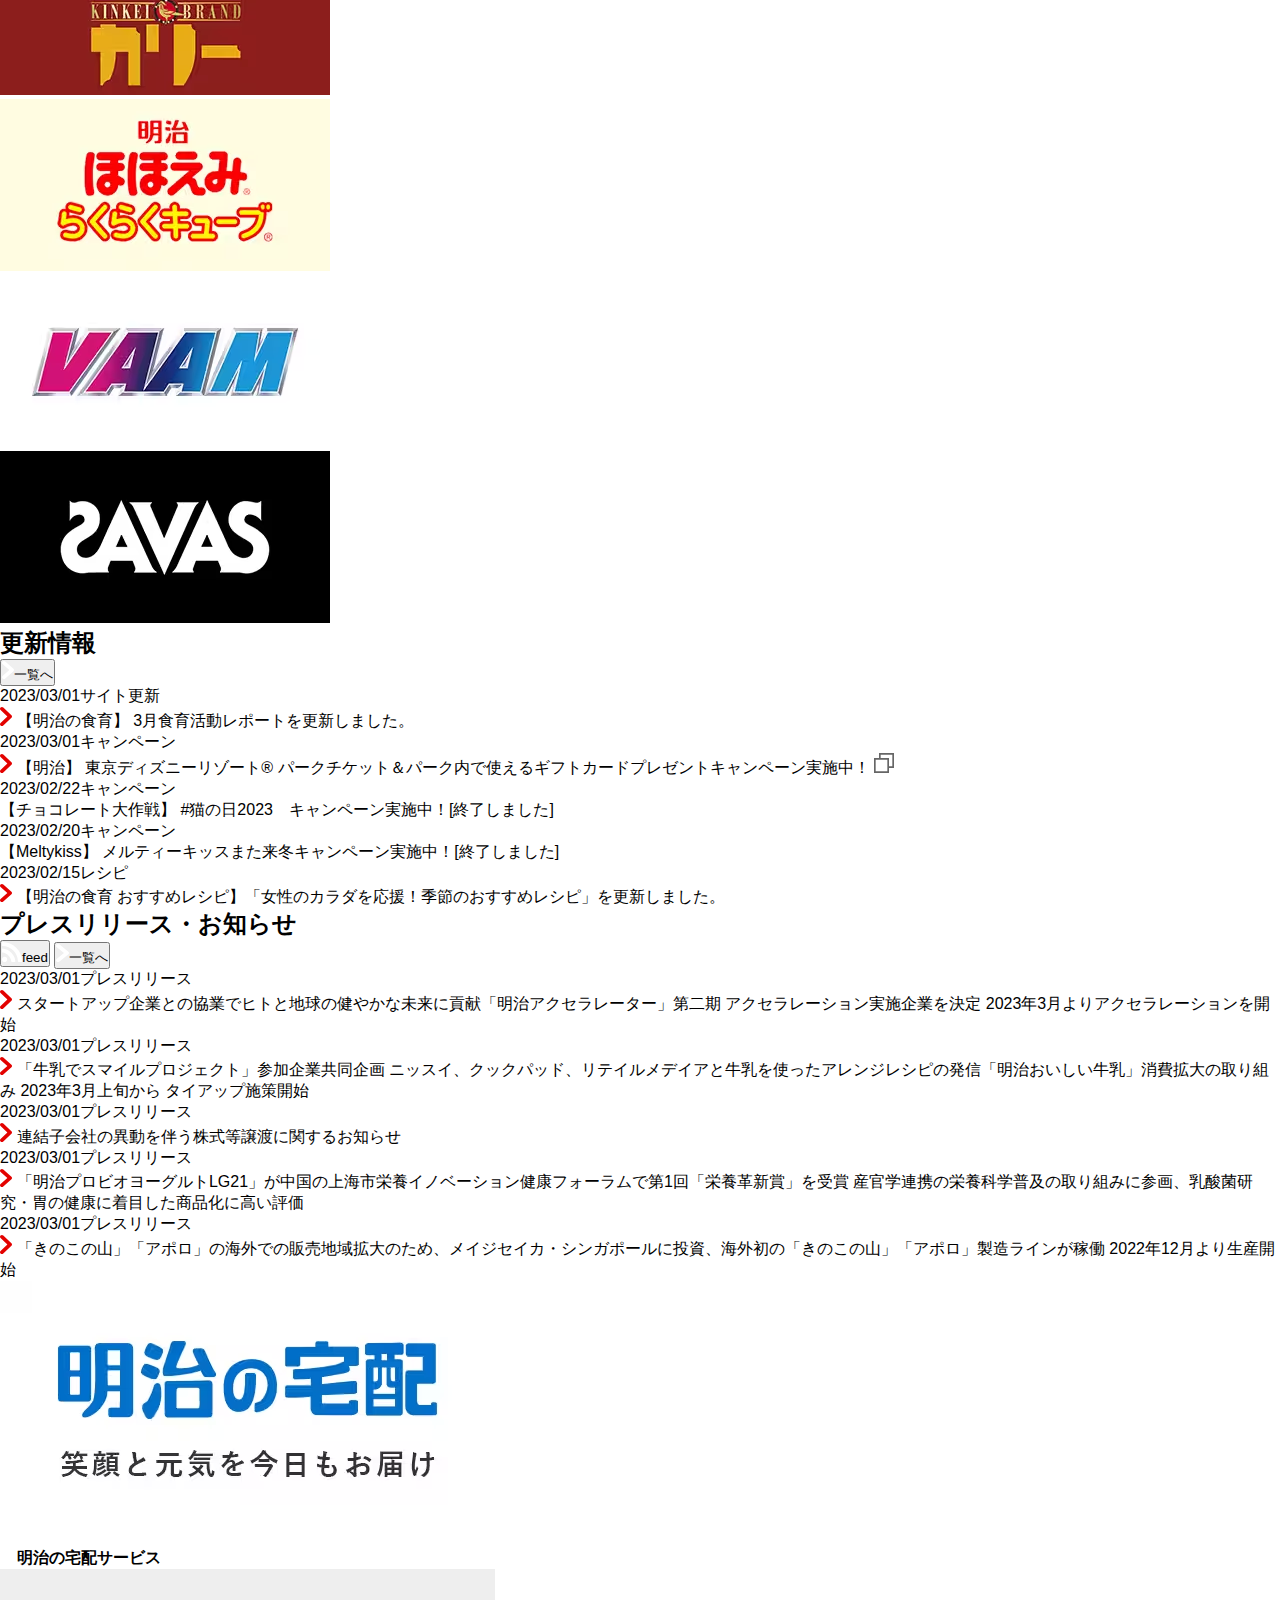
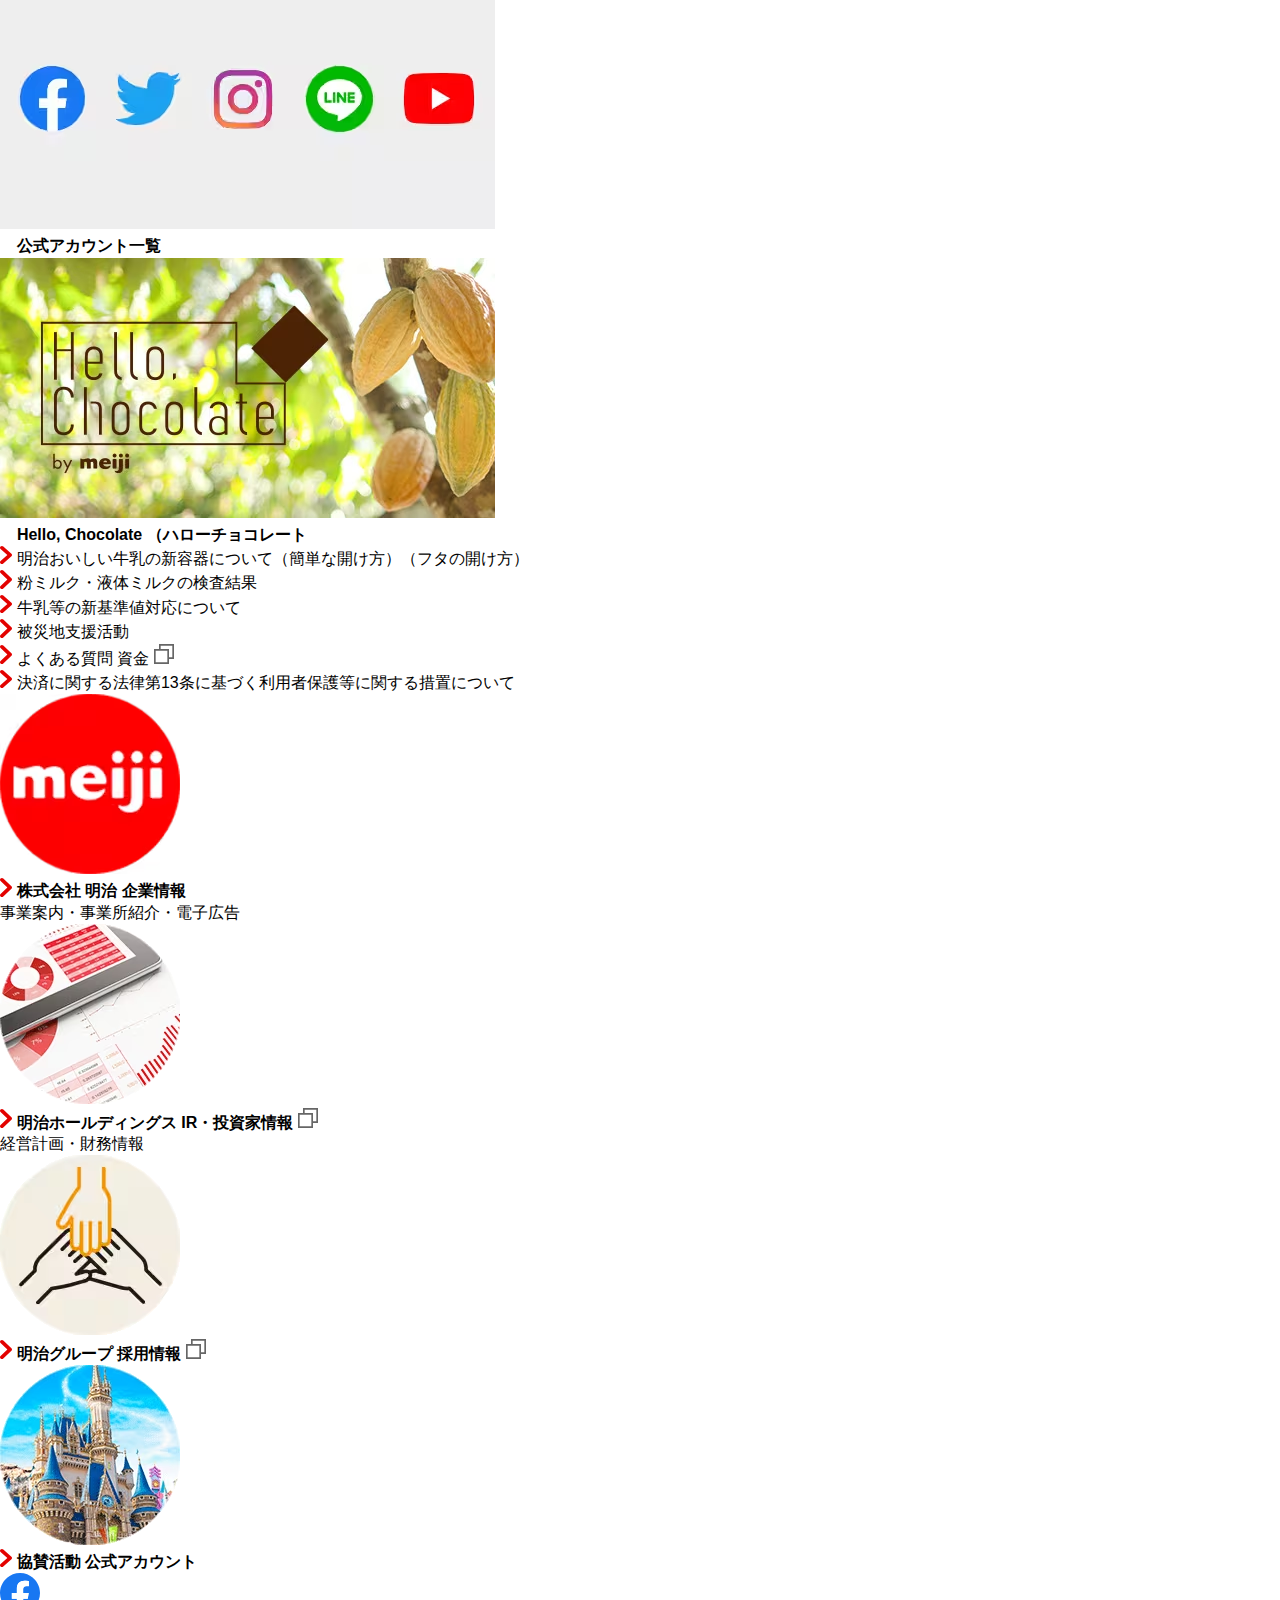
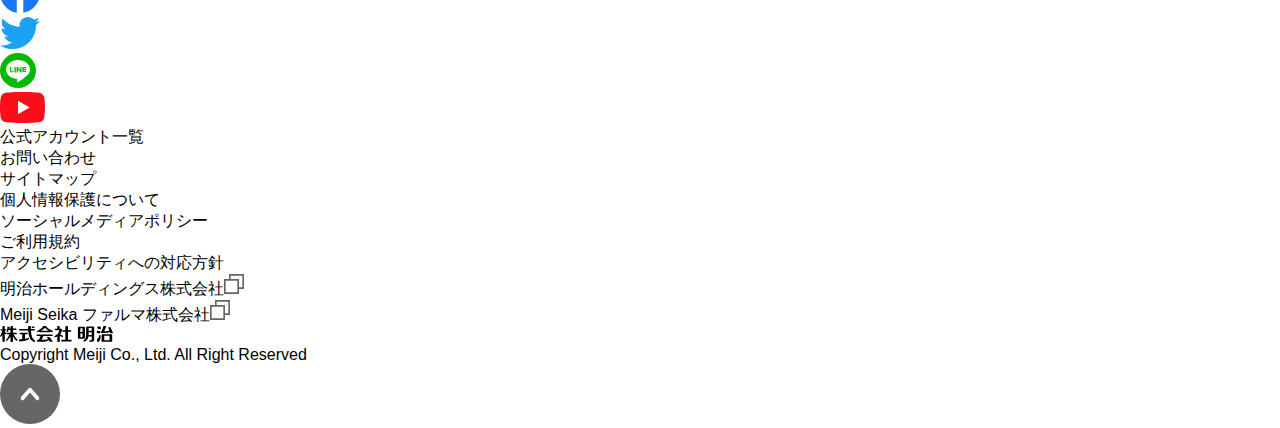
==== commit 361c6177: "CSS: campaign（完）" ====
--- a/index_.html
+++ b/index_.html
@@ -563,20 +563,22 @@
                                     <div>
                                         <div class="campaign-image"><img src="img/savas_cp_20230306.avif" alt=""></div>
                                         <div>
-                                            <ul>
-                                                <li>今すぐ</li>
-                                                <li>SNS</li>
-                                            </ul>
-                                        </div>
-                                        <div>
-                                            <p>ザバス</p>
-                                            <div>
-                                                <img src="img/angle_right_white.svg" alt="">
-                                                <strong>日頃の感謝を込めて、「ザバス 豪華プロテイン詰め合わせ プレゼントキャンペーン」</strong>
-                                                <img src="img/external_gray.svg" alt="">
-                                            </div>
-                                        </div>
-                                        <div>応募締切： <span>2023年3月20日(月)23:59まで</span></div>
+                                            <ul class="campaign-tag">
+                                                <li class="campaign-tag__now">今すぐ</li>
+                                                <li class="campaign-tag__snsNpost">SNS</li>
+                                            </ul>
+                                        </div>
+                                        <div>
+                                            <p class="campaign-product-name">ザバス</p>
+                                            <div class="campaign-information">
+                                                <div><img src="img/angle_right_white.svg" class="angle-white-icon"></div>
+                                                <div>
+                                                    <strong>日頃の感謝を込めて、「ザバス 豪華プロテイン詰め合わせ プレゼントキャンペーン」</strong>
+                                                    <img src="img/external_gray.svg" class="external-site-icon">
+                                                </div>
+                                            </div>
+                                        </div>
+                                        <div class="campaign-period">応募締切： <span>2023年3月20日(月)23:59まで</span></div>
                                     </div>
                                 </a>
                             </li>
@@ -585,20 +587,22 @@
                                     <div>
                                         <div class="campaign-image"><img src="img/meiji_cp_20230301.avif" alt=""></div>
                                         <div>
-                                            <ul>
-                                                <li>今すぐ</li>
-                                                <li>SNS</li>
-                                            </ul>
-                                        </div>
-                                        <div>
-                                            <p>明治</p>
-                                            <div>
-                                                <img src="img/angle_right_white.svg" alt="">
-                                                <strong>東京ディズニーリゾート® パークチケット＆パーク内で使えるギフトカードプレゼントキャンペーン</strong>
-                                                <img src="img/external_gray.svg" alt="">
-                                            </div>
-                                        </div>
-                                        <div>応募締切： <span>2023年3月14日(火)15:00まで</span></div>
+                                            <ul class="campaign-tag">
+                                                <li class="campaign-tag__now">今すぐ</li>
+                                                <li class="campaign-tag__snsNpost">SNS</li>
+                                            </ul>
+                                        </div>
+                                        <div>
+                                            <p class="campaign-product-name">明治</p>
+                                            <div class="campaign-information">
+                                                <div><img src="img/angle_right_white.svg" class="angle-white-icon"></div>
+                                                <div>
+                                                    <strong>東京ディズニーリゾート® パークチケット＆パーク内で使えるギフトカードプレゼントキャンペーン</strong>
+                                                    <img src="img/external_gray.svg" class="external-site-icon">
+                                                </div>
+                                            </div>
+                                        </div>
+                                        <div class="campaign-period">応募締切： <span>2023年3月14日(火)15:00まで</span></div>
                                     </div>
                                 </a>
                             </li>
@@ -607,21 +611,20 @@
                                     <div>
                                         <div class="campaign-image"><img src="img/probio_cp_20230110.avif" alt=""></div>
                                         <div>
-                                            <ul>
-                                                <li>商品購入</li>
-                                                <li>SNS</li>
-                                                <li>はがき</li>
-                                            </ul>
-                                        </div>
-                                        <div>
-                                            <p>明治プロバイオティクスヨーグルト</p>
-                                            <div>
-                                                <img src="img/angle_right_white.svg" alt="">
-                                                <strong>明治プロバイオティクス商品で前向きなジブンへ！カラダの充実祭！キャンペーン</strong>
-                                                <img src="img/external_gray.svg" alt="">
-                                            </div>
-                                        </div>
-                                        <div>応募締切： <span>2023年3月31日(金)※当日消印有効</span></div>
+                                            <ul class="campaign-tag">
+                                                <li class="campaign-tag__purchase">商品購入</li>
+                                                <li class="campaign-tag__snsNpost">SNS</li>
+                                                <li class="campaign-tag__snsNpost">はがき</li>
+                                            </ul>
+                                        </div>
+                                        <div>
+                                            <p class="campaign-product-name">明治プロバイオティクスヨーグルト</p>
+                                            <div class="campaign-information">
+                                                <div><img src="img/angle_right_white.svg" class="angle-white-icon"></div>
+                                                <div><strong>明治プロバイオティクス商品で前向きなジブンへ！カラダの充実祭！キャンペーン</strong></div>
+                                            </div>
+                                        </div>
+                                        <div class="campaign-period">応募締切： <span>2023年3月31日(金)※当日消印有効</span></div>
                                     </div>
                                 </a>
                             </li>
@@ -630,20 +633,19 @@
                                     <div>
                                         <div class="campaign-image"><img src="img/savas_cp_230106.avif" alt=""></div>
                                         <div>
-                                            <ul>
-                                                <li>商品購入</li>
-                                                <li>はがき</li>
-                                            </ul>
-                                        </div>
-                                        <div>
-                                            <p>ザバス</p>
-                                            <div>
-                                                <img src="img/angle_right_white.svg" alt="">
-                                                <strong>ザバス 冬トレ応援！キャンペーン</strong>
-                                                <img src="img/external_gray.svg" alt="">
-                                            </div>
-                                        </div>
-                                        <div>応募締切： <span>2023年3月31日(金) ※当日消印有効</span></div>
+                                            <ul class="campaign-tag">
+                                                <li class="campaign-tag__purchase">商品購入</li>
+                                                <li class="campaign-tag__snsNpost">はがき</li>
+                                            </ul>
+                                        </div>
+                                        <div>
+                                            <p class="campaign-product-name">ザバス</p>
+                                            <div class="campaign-information">
+                                                <div><img src="img/angle_right_white.svg" class="angle-white-icon"></div>
+                                                <div><strong>ザバス 冬トレ応援！キャンペーン</strong></div>
+                                            </div>
+                                        </div>
+                                        <div class="campaign-period">応募締切： <span>2023年3月31日(金) ※当日消印有効</span></div>
                                     </div>
                                 </a>
                             </li>
@@ -652,20 +654,19 @@
                                     <div>
                                         <div class="campaign-image"><img src="img/meiji_pa3_cp_20221014_1.avif" alt=""></div>
                                         <div>
-                                            <ul>
-                                                <li>今すぐ</li>
-                                                <li>SNS</li>
-                                            </ul>
-                                        </div>
-                                        <div>
-                                            <p>明治プロビオヨーグルトPA-3</p>
-                                            <div>
-                                                <img src="img/angle_right_white.svg" alt="">
-                                                <strong>尿酸値掲示板</strong>
-                                                <img src="img/external_gray.svg" alt="">
-                                            </div>
-                                        </div>
-                                        <div>応募締切： <span>2023年3月31日(金)23:59まで</span></div>
+                                            <ul class="campaign-tag">
+                                                <li class="campaign-tag__now">今すぐ</li>
+                                                <li class="campaign-tag__snsNpost">SNS</li>
+                                            </ul>
+                                        </div>
+                                        <div>
+                                            <p class="campaign-product-name">明治プロビオヨーグルトPA-3</p>
+                                            <div class="campaign-information">
+                                                <div><img src="img/angle_right_white.svg" class="angle-white-icon"></div>
+                                                <div><strong>尿酸値掲示板</strong></div>
+                                            </div>
+                                        </div>
+                                        <div class="campaign-period">応募締切： <span>2023年3月31日(金)23:59まで</span></div>
                                     </div>
                                 </a>
                             </li>
@@ -674,20 +675,19 @@
                                     <div>
                                         <div class="campaign-image"><img src="img/meiji_pa3_cp_20221014_2.png" alt=""></div>
                                         <div>
-                                            <ul>
-                                                <li>今すぐ</li>
-                                                <li>SNS</li>
-                                            </ul>
-                                        </div>
-                                        <div>
-                                            <p>明治プロビオヨーグルトPA-3</p>
-                                            <div>
-                                                <img src="img/angle_right_white.svg" alt="">
-                                                <strong>尿酸値サロンポイントキャンペーン</strong>
-                                                <img src="img/external_gray.svg" alt="">
-                                            </div>
-                                        </div>
-                                        <div>応募締切： <span>2023年3月31日(金)23:59まで</span></div>
+                                            <ul class="campaign-tag">
+                                                <li class="campaign-tag__now">今すぐ</li>
+                                                <li class="campaign-tag__snsNpost">SNS</li>
+                                            </ul>
+                                        </div>
+                                        <div>
+                                            <p class="campaign-product-name">明治プロビオヨーグルトPA-3</p>
+                                            <div class="campaign-information">
+                                                <div><img src="img/angle_right_white.svg" class="angle-white-icon"></div>
+                                                <div><strong>尿酸値サロンポイントキャンペーン</strong></div>
+                                            </div>
+                                        </div>
+                                        <div class="campaign-period">応募締切： <span>2023年3月31日(金)23:59まで</span></div>
                                     </div>
                                 </a>
                             </li>
--- a/css/style_.css
+++ b/css/style_.css
@@ -194,8 +194,22 @@
 .content-title-container > div > a > strong { vertical-align: middle; }
 
 .campaign-grid-container { display: grid; grid-template-rows: repeat(2, minmax(300px, auto)) ; grid-template-columns: repeat(3, 375px); gap: 40px;}
+.campaign-grid-container > li:hover { text-decoration: underline; }
+.campaign-image { font-size: 0; }
 .campaign-image > img { width: 100%; height: 100%; object-fit: cover; border-radius: 10px; border: 1px solid #dfdacb; }
 
+.campaign-tag { display: flex; }
+.campaign-tag li { font-size: 14px; padding: 4px 10px 2px; text-align: center; margin: 20px 10px 0 0; }
+.campaign-tag__now { background-color: #ffe4da; }
+.campaign-tag__snsNpost { background-color: #fff; border: 1px solid #dfdacb; }
+.campaign-tag__purchase { background-color: #c8edf8; }
+
+.campaign-product-name { font-size: 14px; margin: 5px 0; }
+.campaign-information { display: flex; }
+.campaign-information > div > img { vertical-align: middle; margin-right: 10px; }
+.campaign-information > div > strong { font-size: 18px; }
+.campaign-period { font-size: 14px; margin-top: 15px; }
+.campaign-period > span { color: #e30200; }
 
 /* aside css */
 aside {}
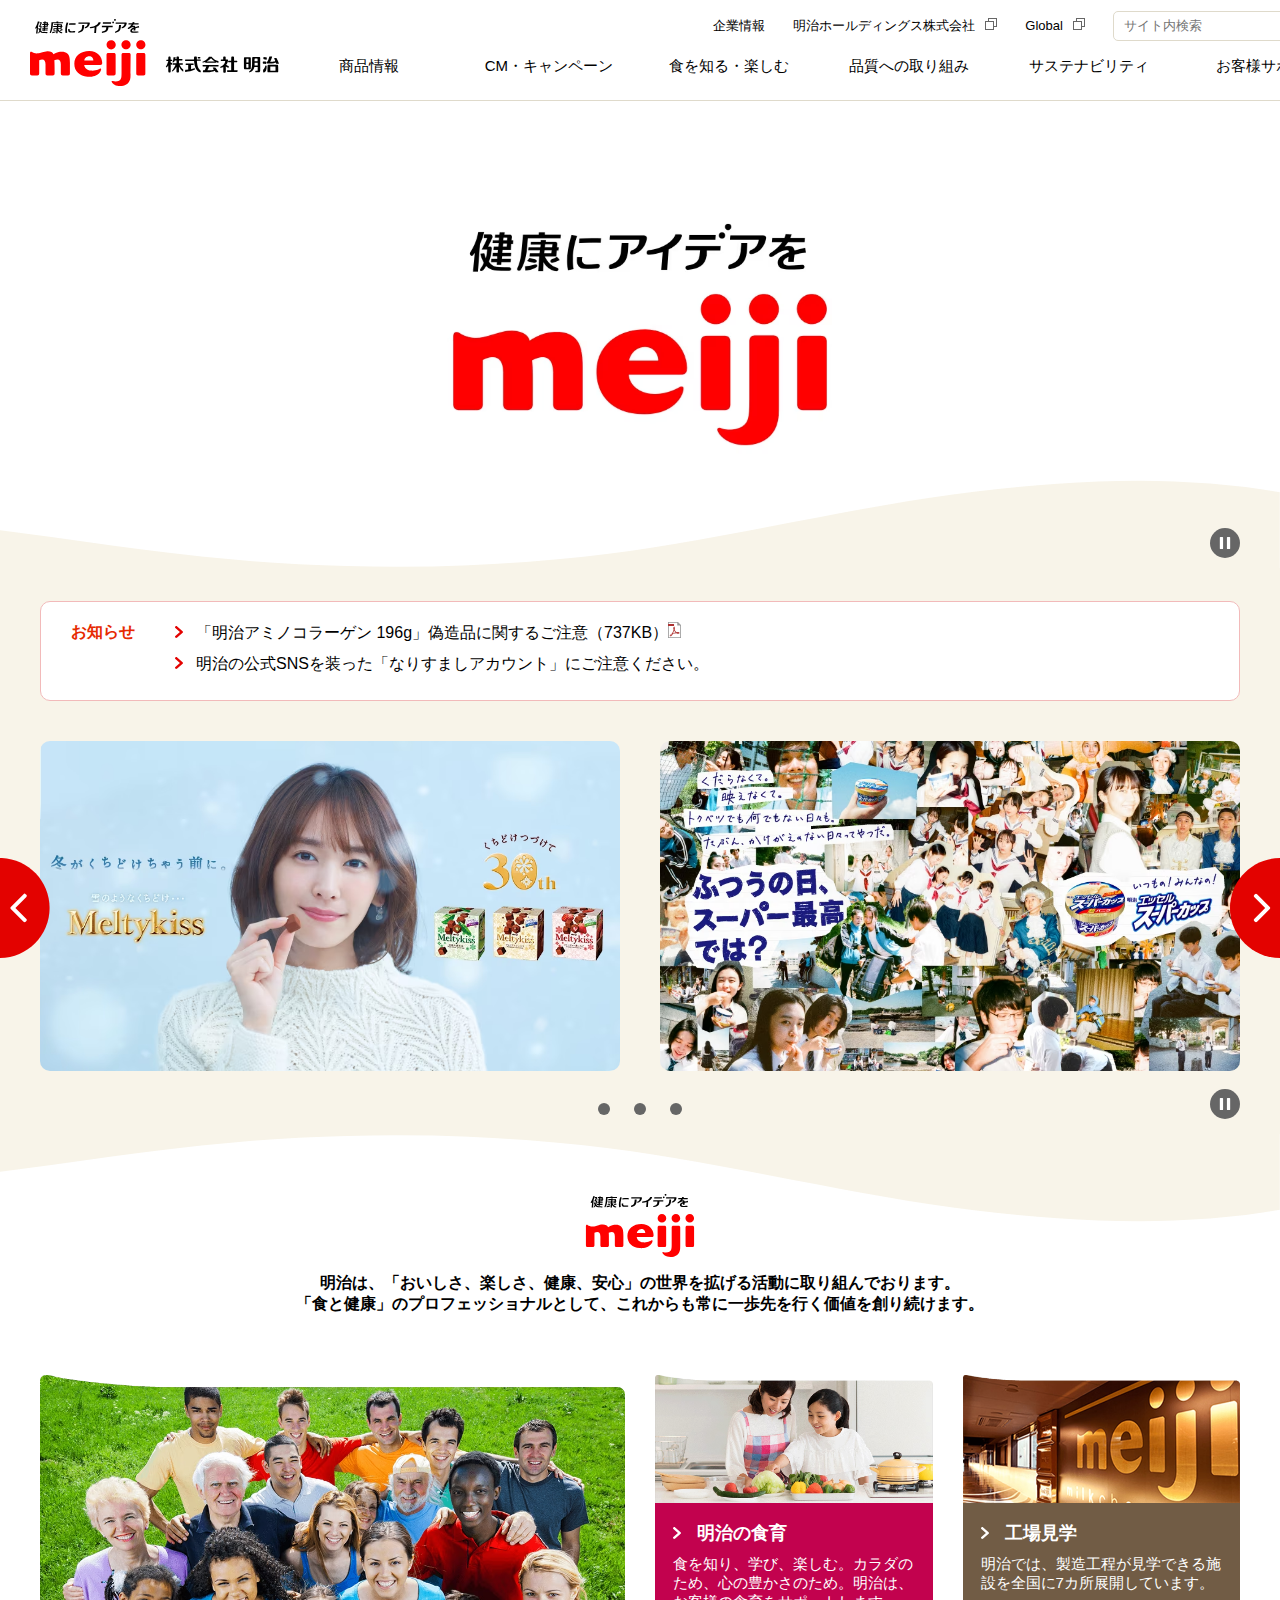
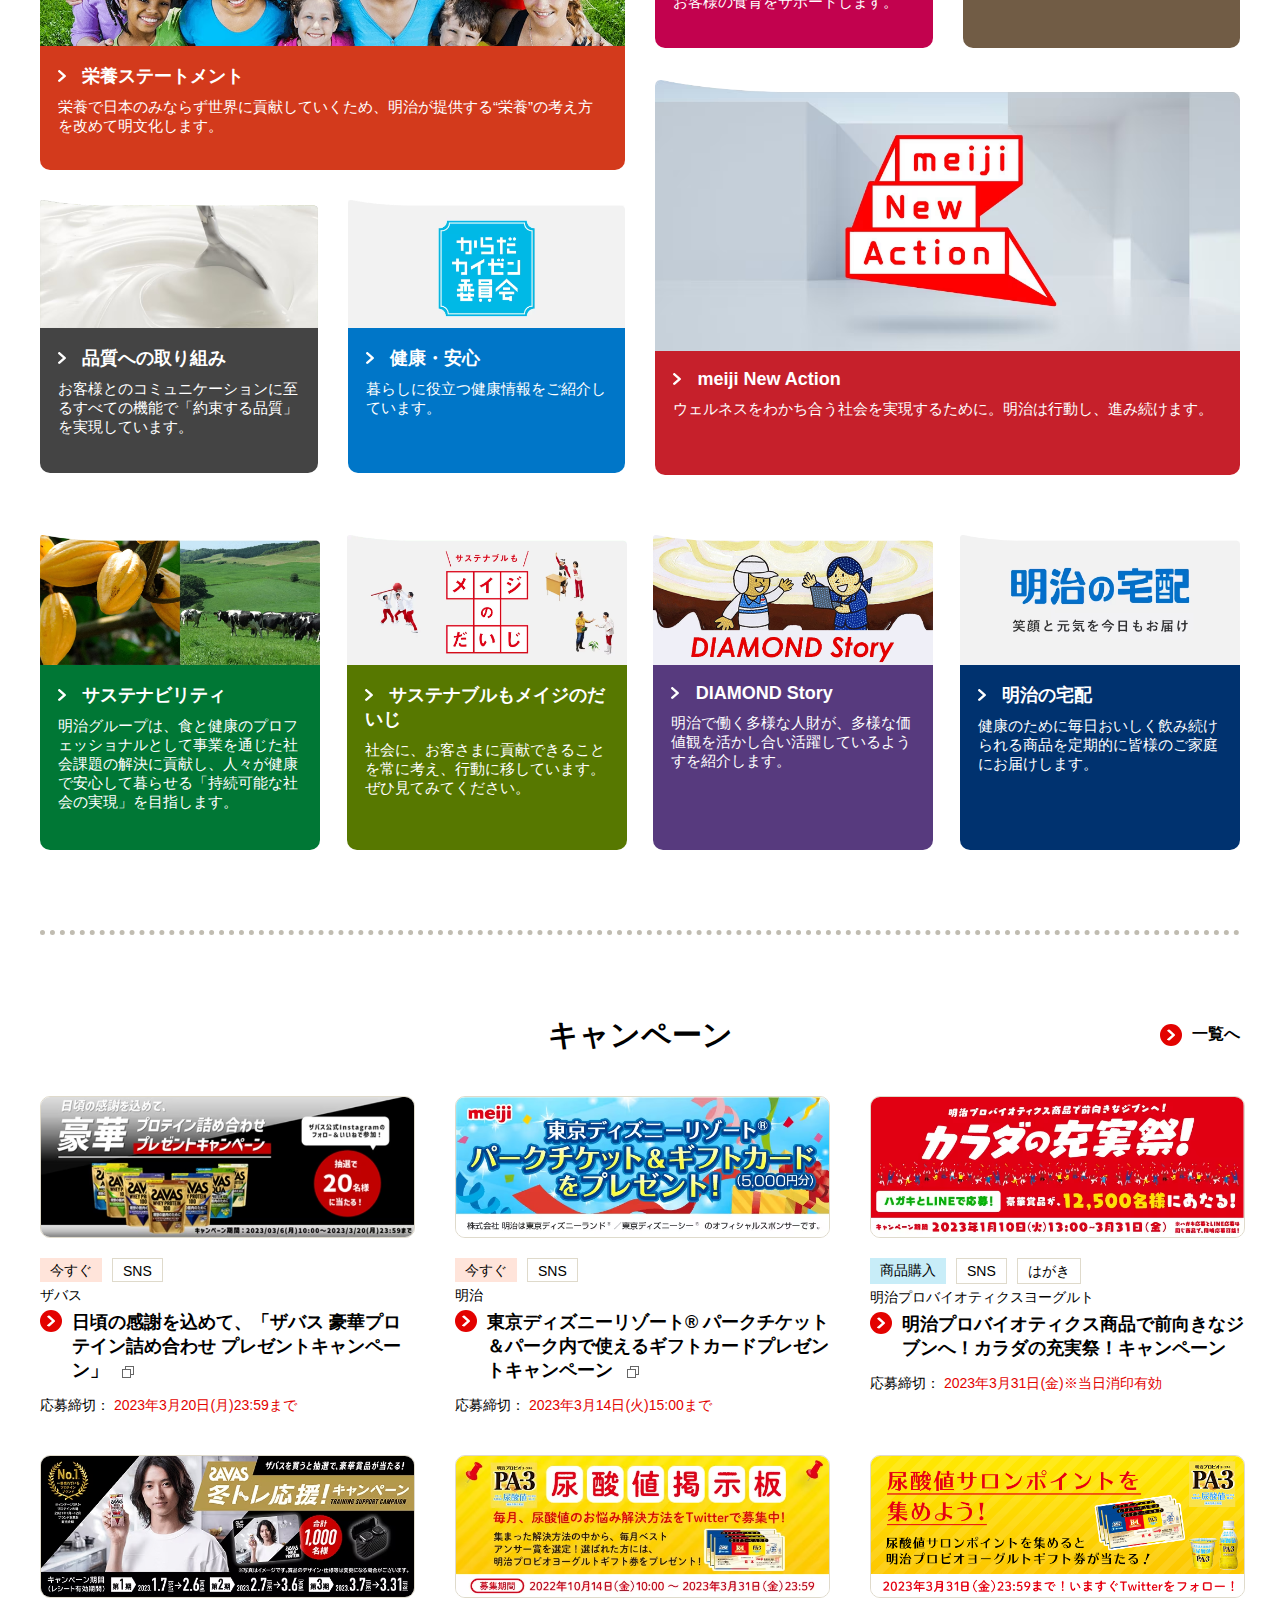
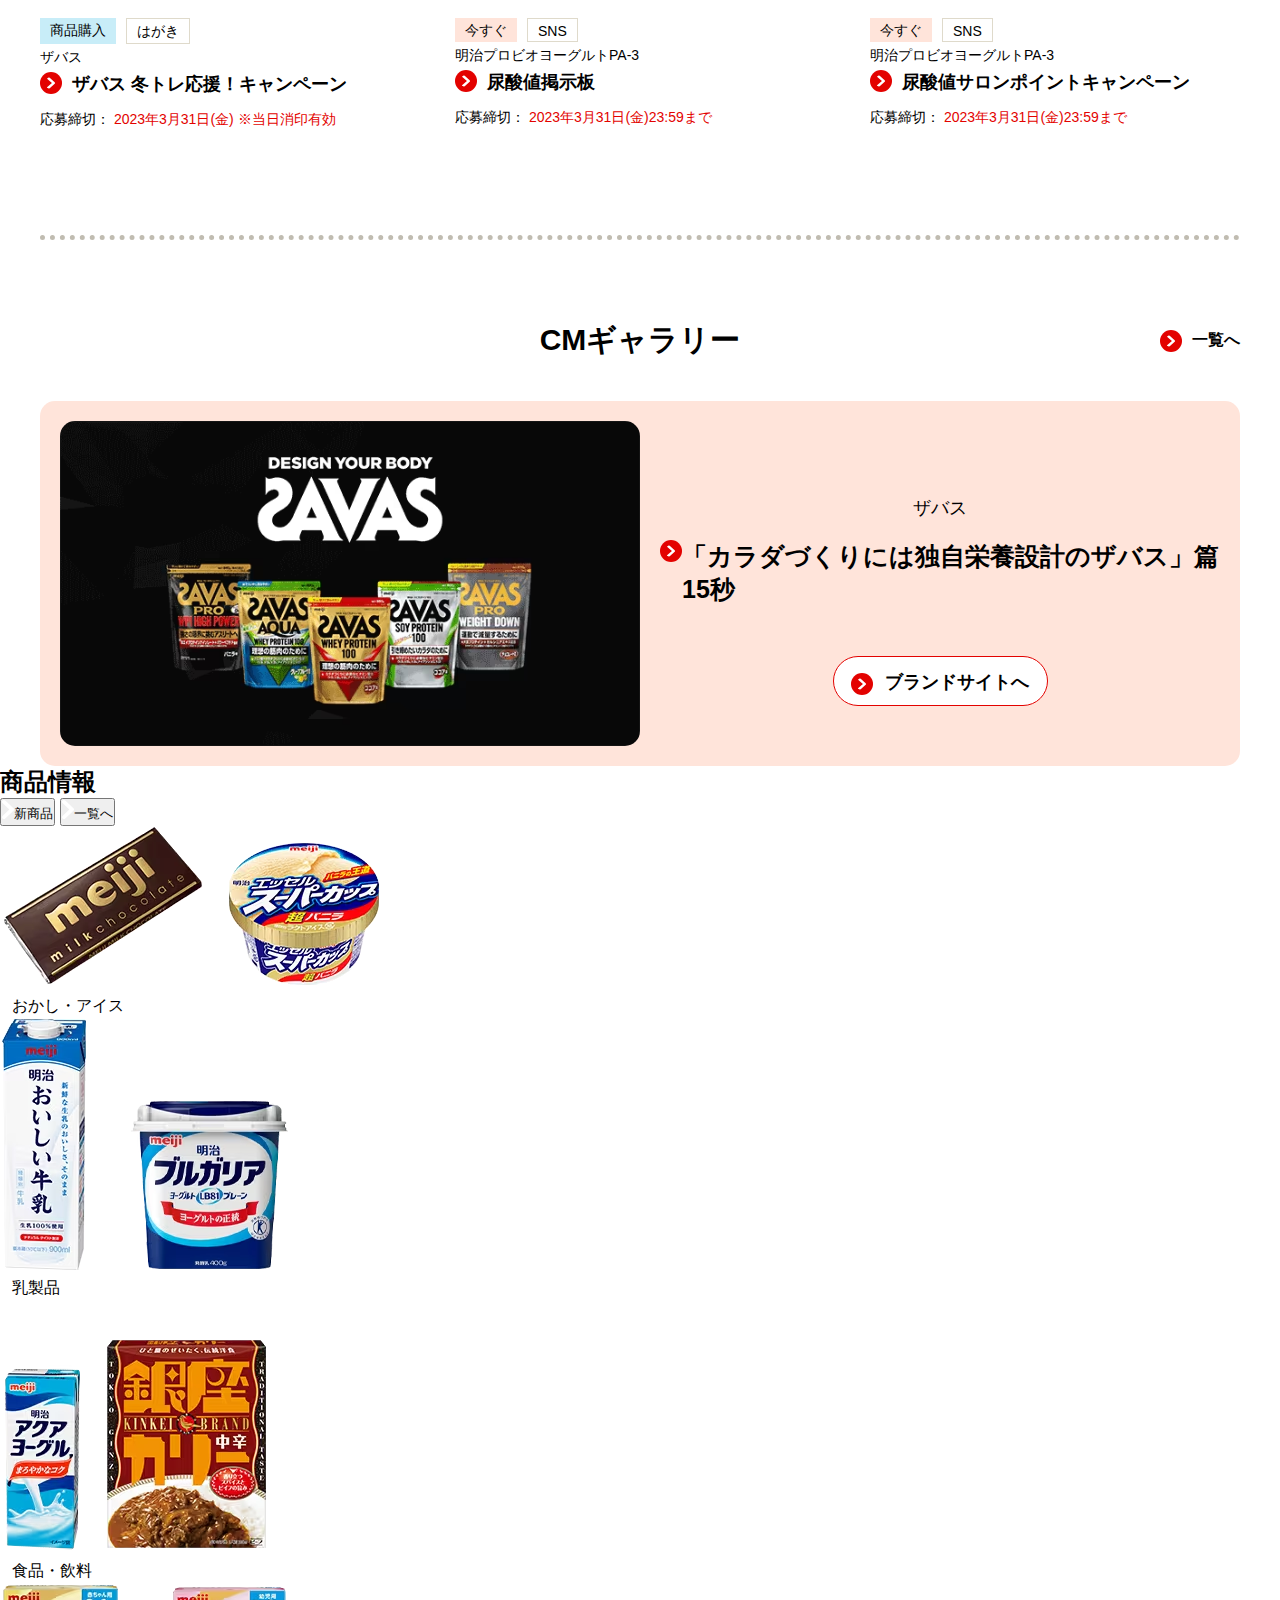
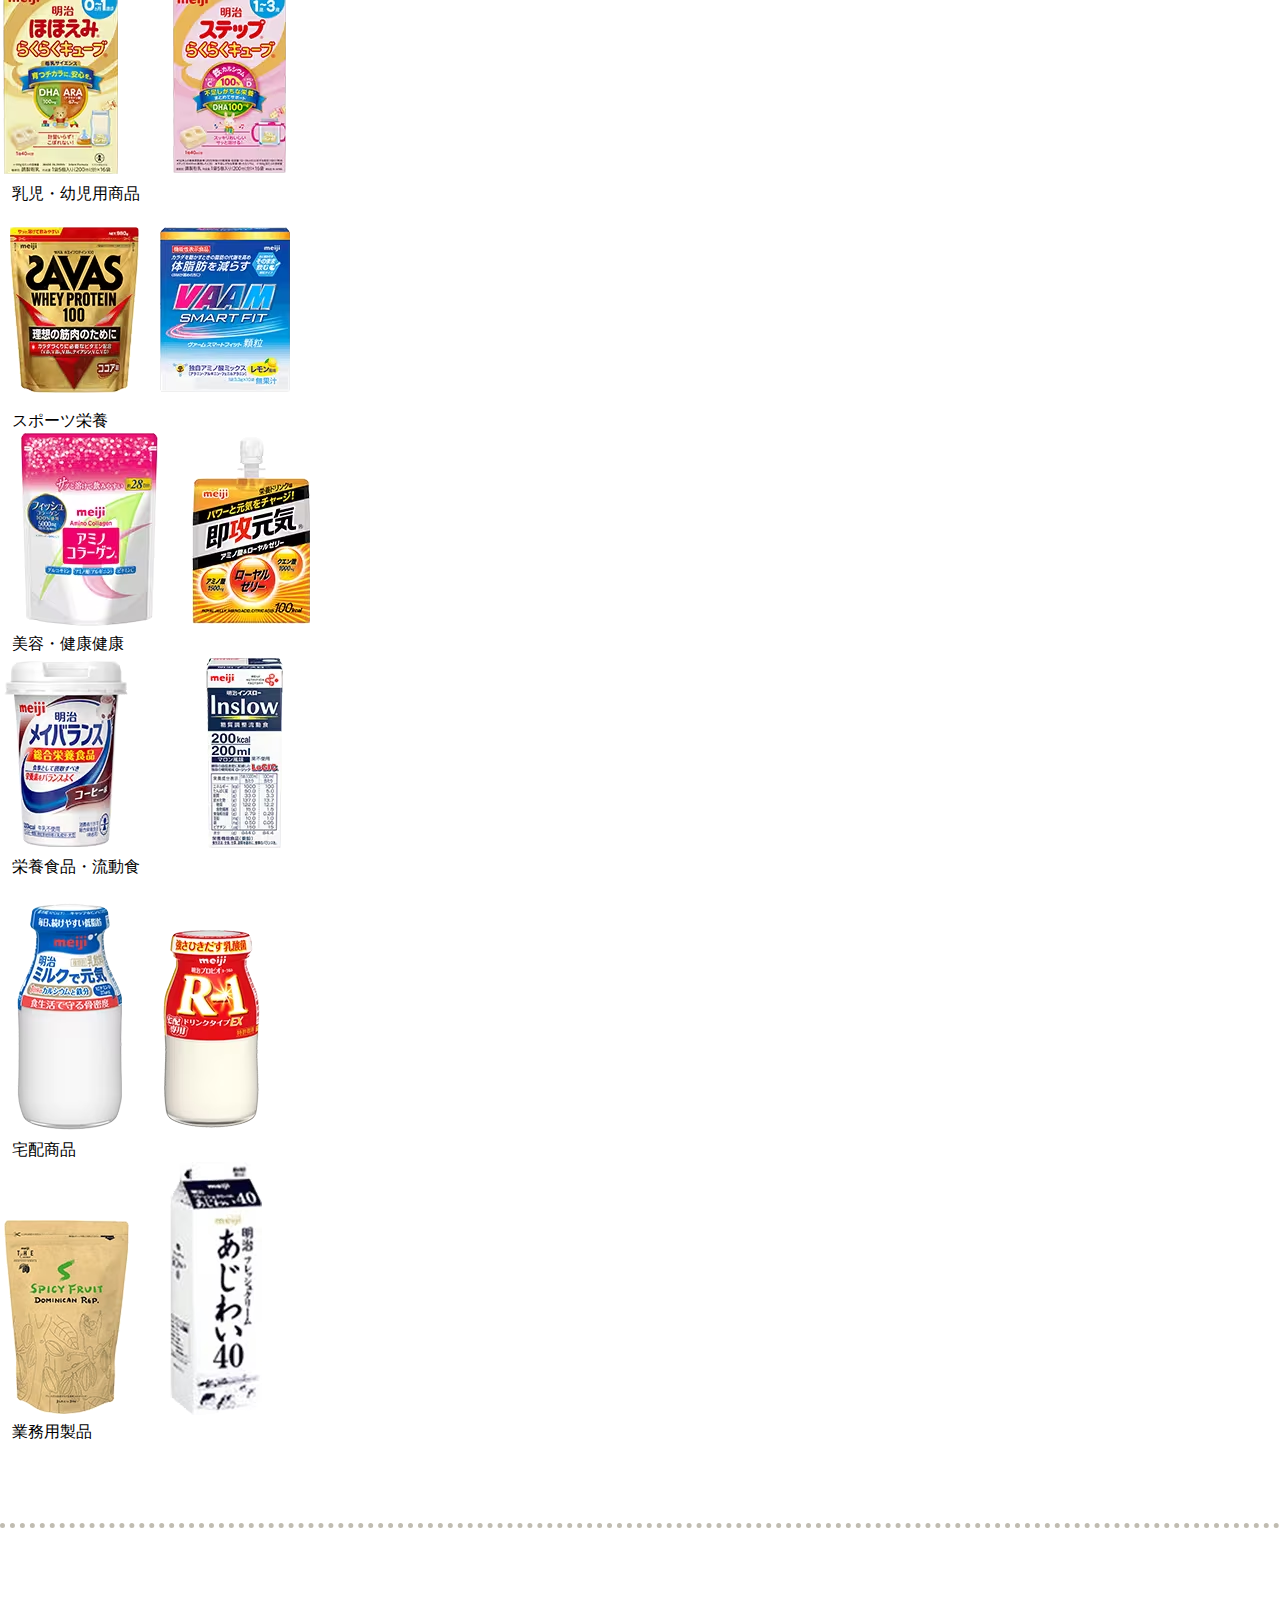
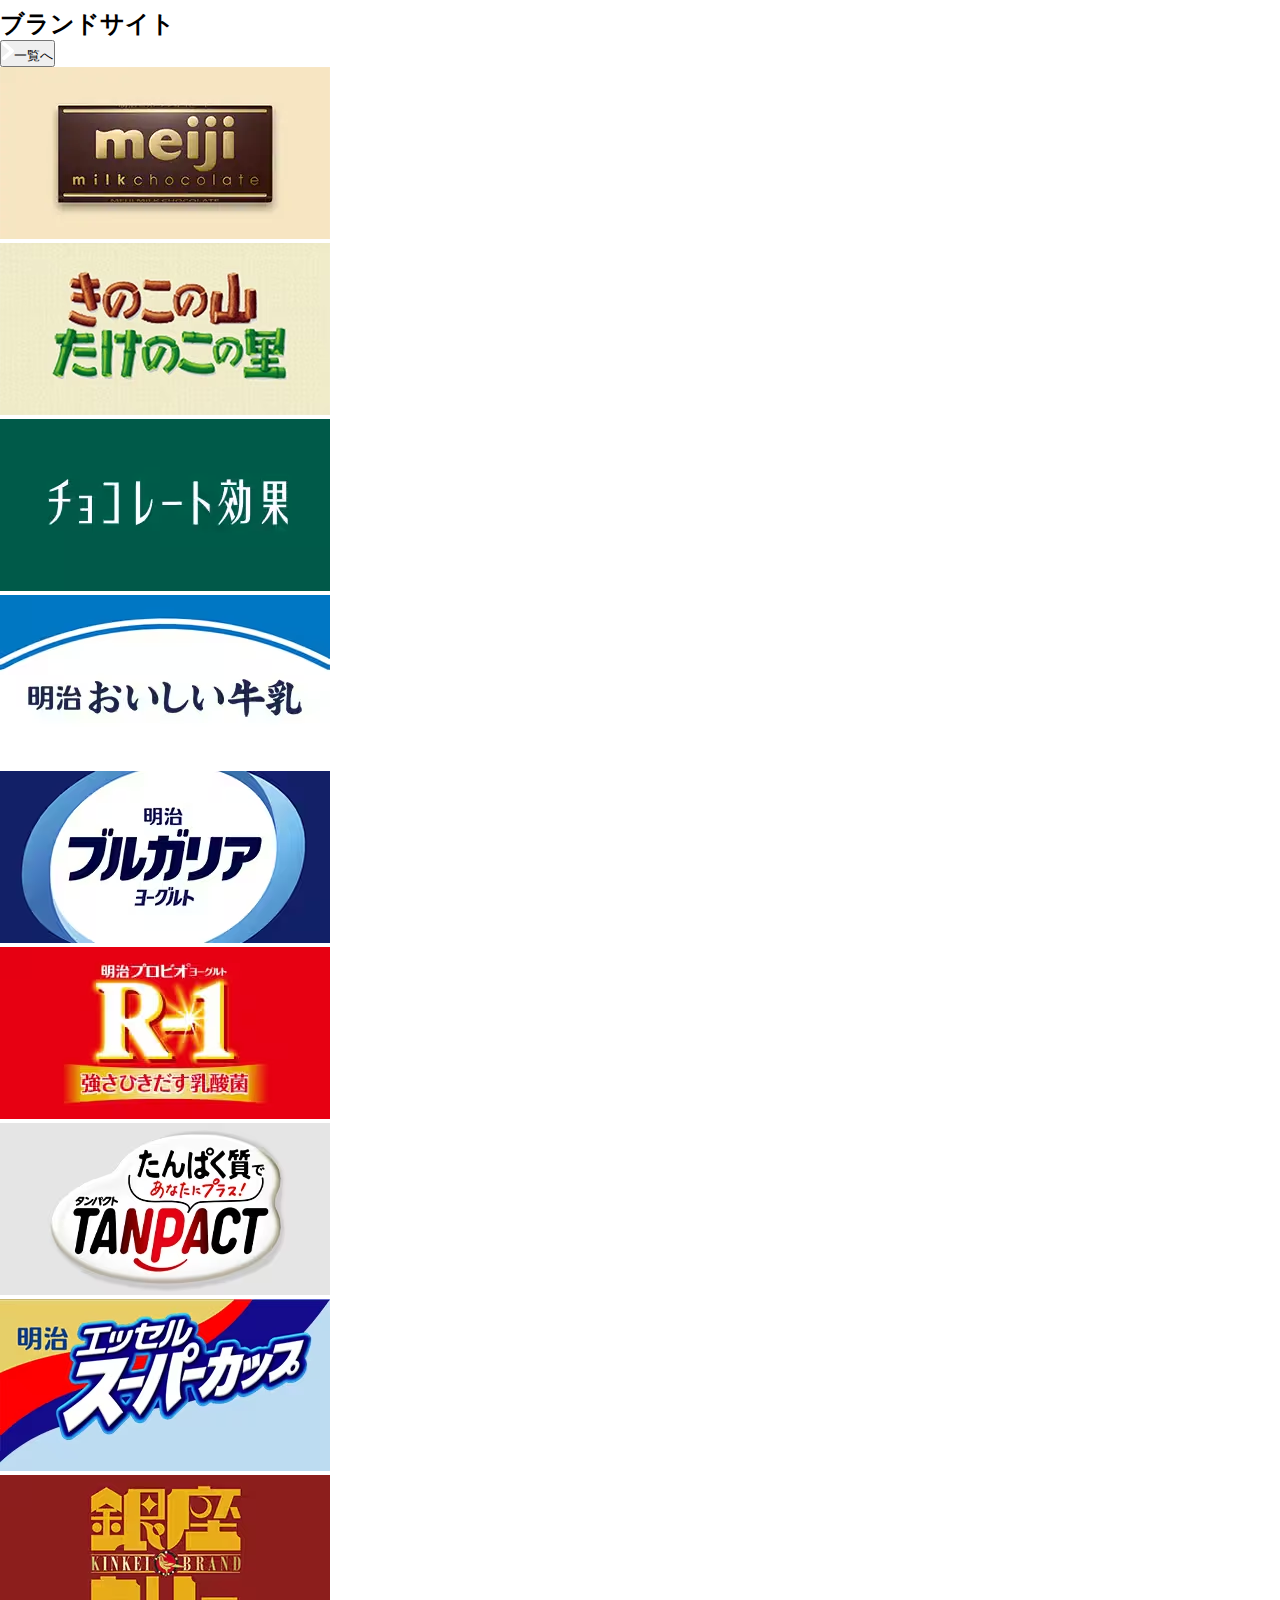
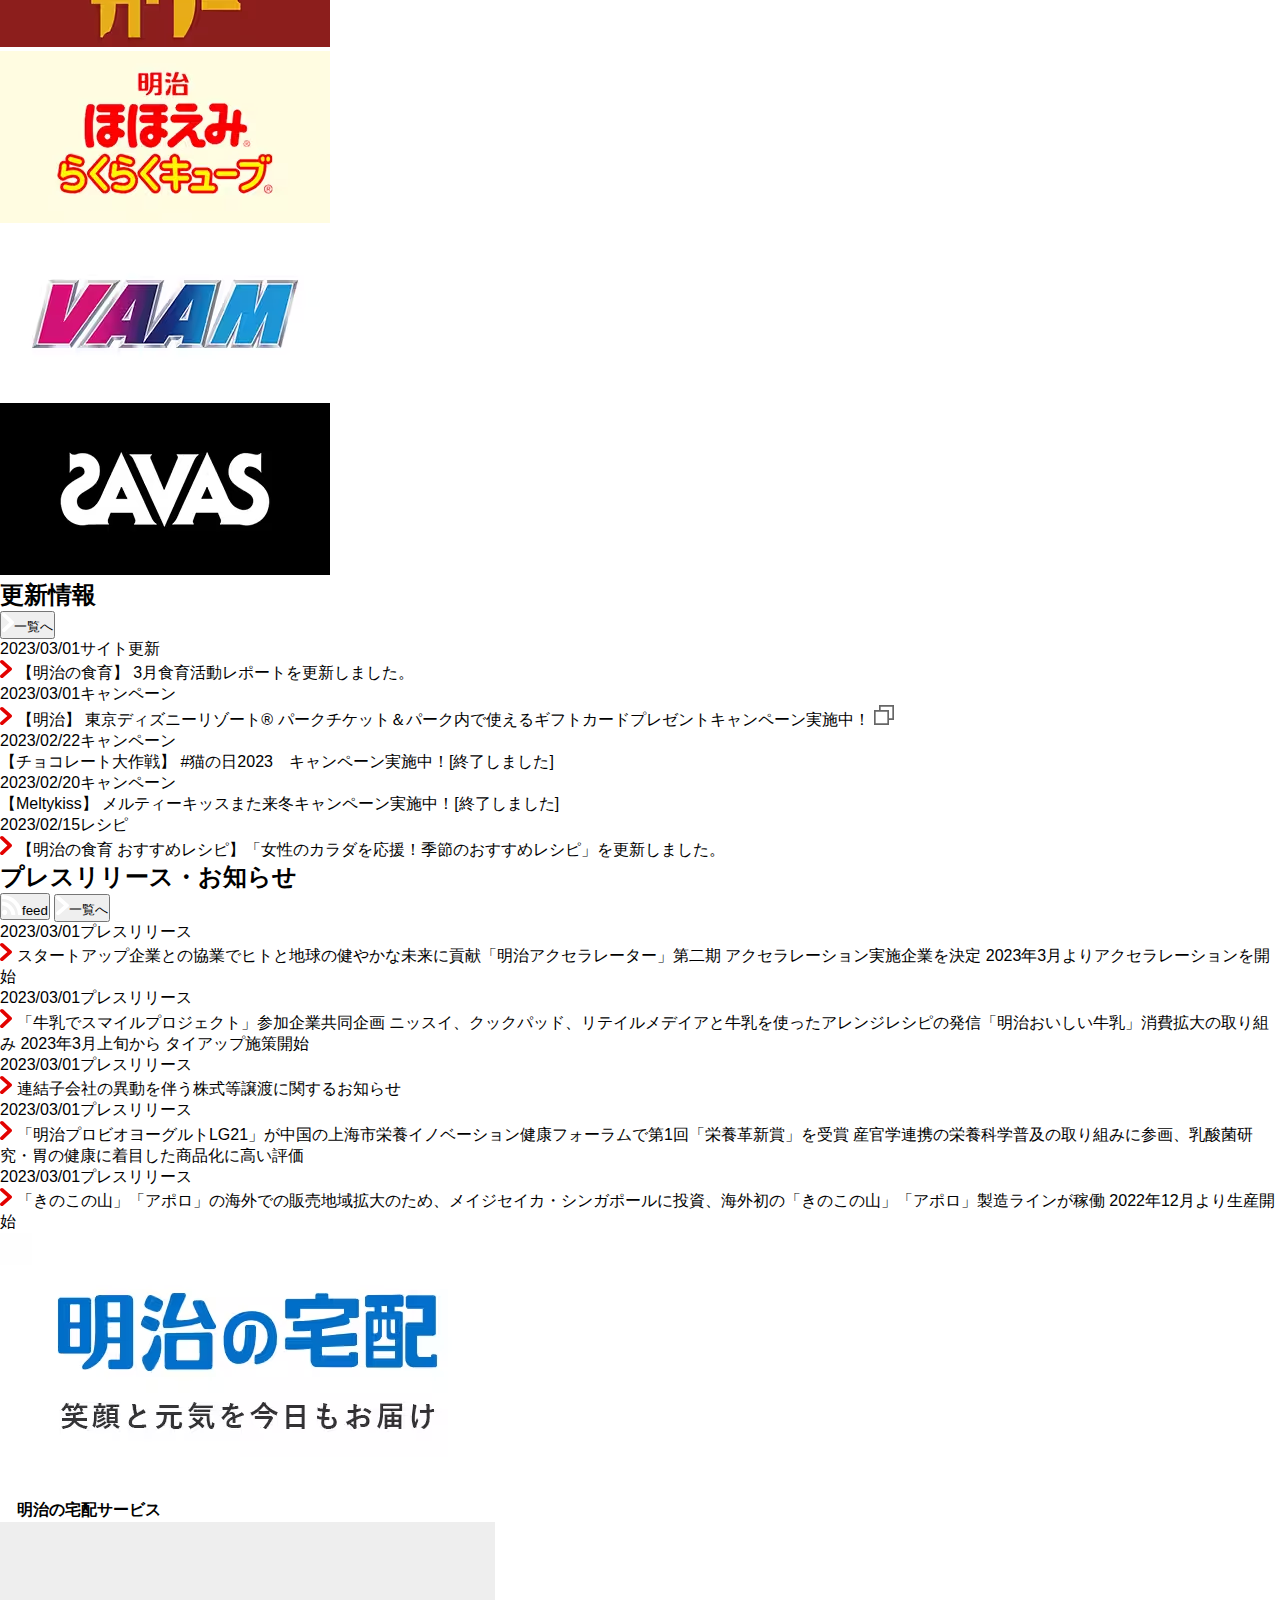
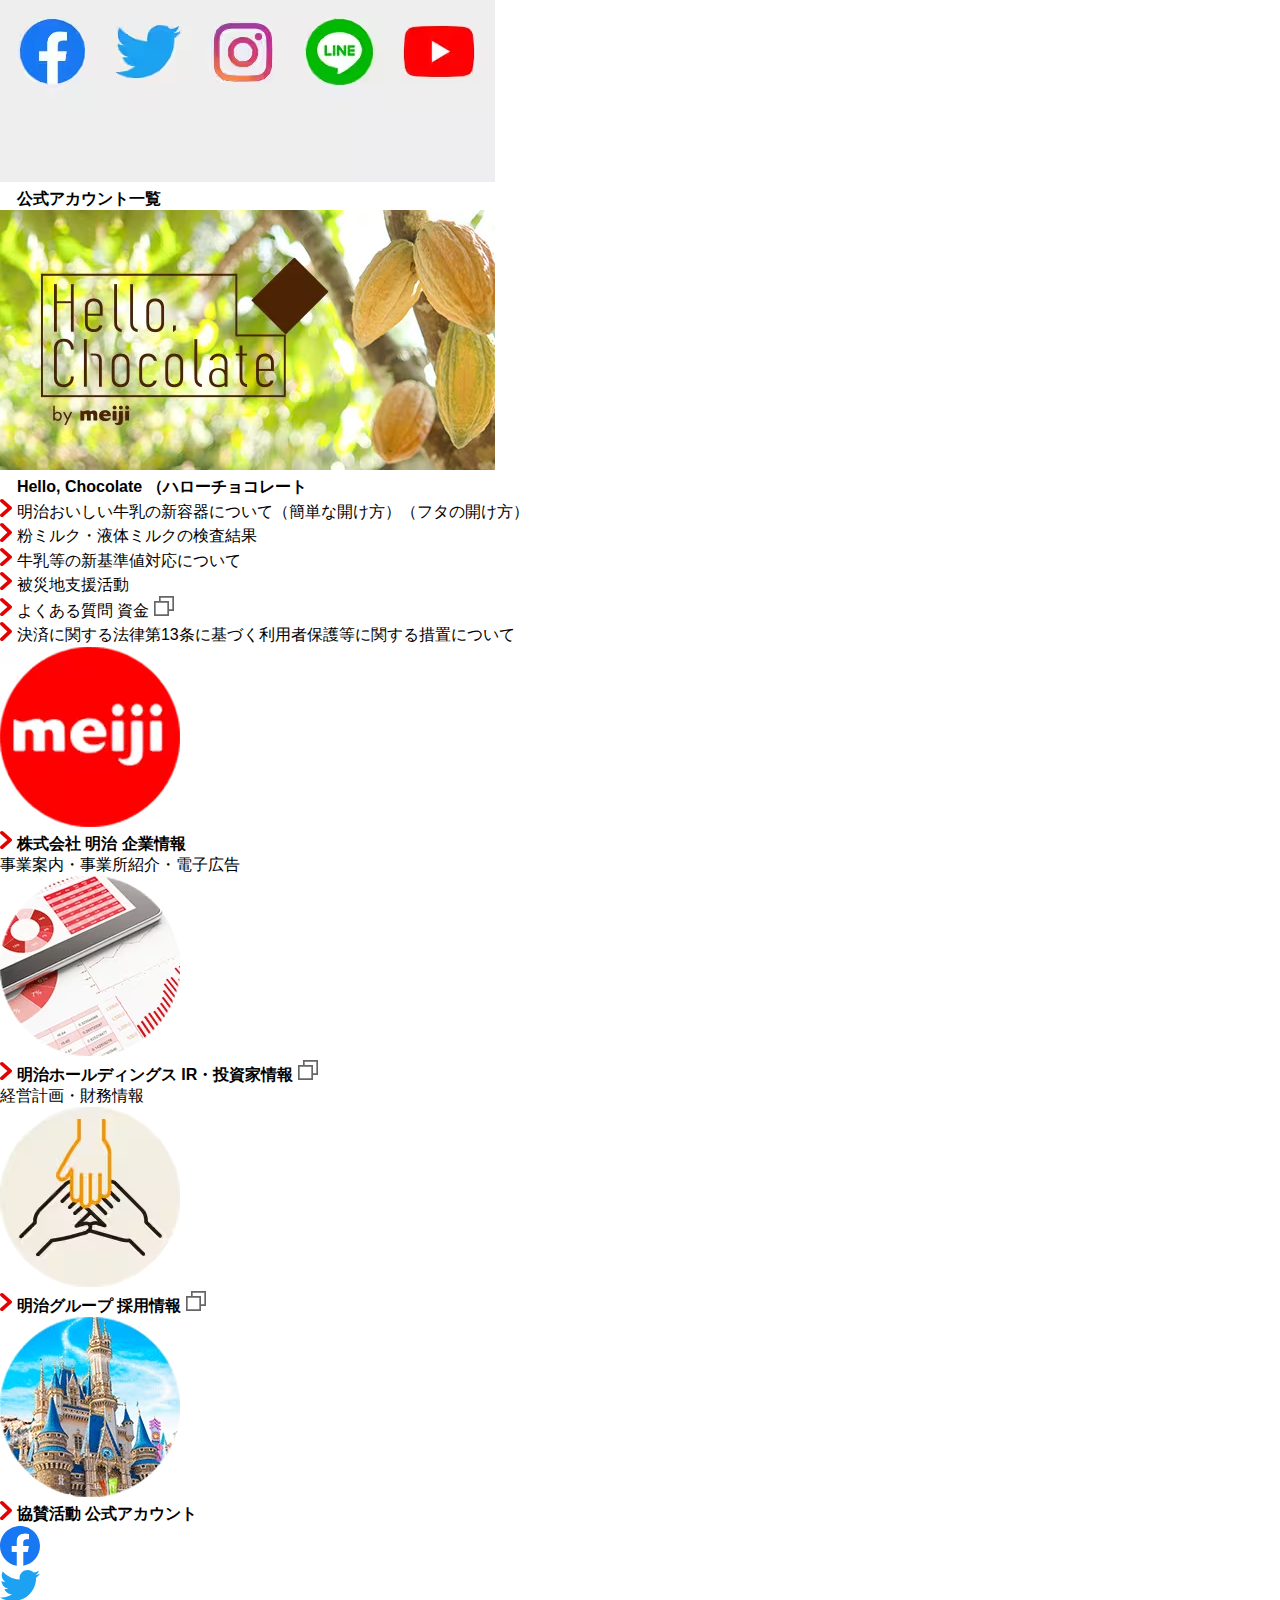
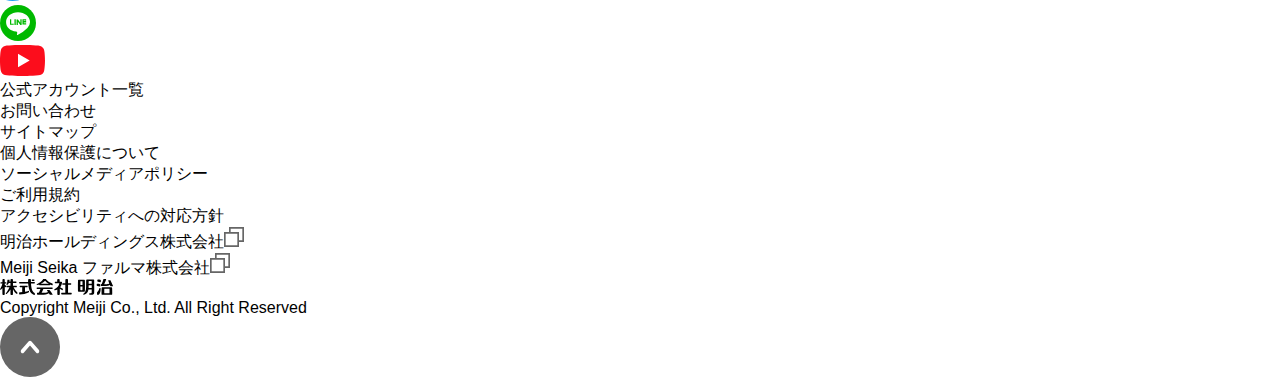
==== commit b3de8c65: "CSS: cmgrallury(完)" ====
--- a/index_.html
+++ b/index_.html
@@ -696,21 +696,28 @@
                 </div>
                 <hr>
                 <!-- CM gallury -->
-                <div>
+                <div class="cmgallury-container">
                     <!-- title -->
-                    <div>
+                    <div class="content-title-container">
                         <h2>CMギャラリー</h2>
                         <div>
-                            <button><img src="img/angle_right_white.svg" alt=""><span>一覧へ</span></button>
+                            <a href="#"><img src="img/angle_right_white.svg" class="angle-white-icon"><strong>一覧へ</strong></a>
                         </div>
                     </div>
                     <!-- content -->
-                    <div>
-                        <div><img src="img/savas_dokujieiyousekkei_15s.avif" alt=""></div>
-                        <div>
-                            <p>ザバス</p>
-                            <div><a href="#"><img src="img/angle_right_white.svg" alt="">「カラダづくりには独自栄養設計のザバス」篇 15秒</a></div>
-                            <div><a href="#"><img src="img/angle_right_white.svg" alt="">ブランドサイトへ</a></div>
+                    <div class="cmgallury-content-container">
+                        <div class="cmgallury-img"><img src="img/savas_dokujieiyousekkei_15s.avif" alt=""></div>
+                        <div class="cmgallury-information">
+                            <p class="cmgallury-product-name">ザバス</p>
+                            <div>
+                                <a href="#" class="cmgallury-promotion-title">
+                                    <div><img src="img/angle_right_white.svg" class="angle-white-icon"></div>
+                                    <div>「カラダづくりには独自栄養設計のザバス」篇 15秒</div>
+                                </a>
+                            </div>
+                            <div class="cmgallury-site-btn">
+                                <a href="#"><img src="img/angle_right_white.svg" class="angle-white-icon">ブランドサイトへ</a>
+                            </div>
                         </div>
                     </div>
                 </div>
--- a/css/style_.css
+++ b/css/style_.css
@@ -211,6 +211,19 @@
 .campaign-period { font-size: 14px; margin-top: 15px; }
 .campaign-period > span { color: #e30200; }
 
+/* cm gallury content css */
+.cmgallury-content-container { display: flex; width: 1200px; height: 365px; background-color: #ffe4da; padding: 20px; border-radius: 15px; }
+.cmgallury-img > img { width: 580px; height: 325px; border-radius: 15px; }
+.cmgallury-information { margin-left: 20px; }
+.cmgallury-product-name { font-size: 18px; text-align: center; margin-top: 75px; margin-bottom: 20px; }
+.cmgallury-promotion-title { display: flex; }
+.cmgallury-promotion-title:hover { text-decoration: underline; }
+.cmgallury-promotion-title > div:nth-child(1) > img { vertical-align: middle; }
+.cmgallury-promotion-title > div:nth-child(2) { font-size: 25px; font-weight: 700; }
+.cmgallury-site-btn { text-align: center; margin-top: 50px;}
+.cmgallury-site-btn > a { display: inline-block; width: 215px; height: 50px; background-color: #fff; border: 1px solid #e30200; border-radius: 27.5px; vertical-align: middle; font-size: 18px; font-weight: 700; line-height: 50px; }
+.cmgallury-site-btn > a > img { vertical-align: middle; margin-right: 12px; }
+
 /* aside css */
 aside {}
 
